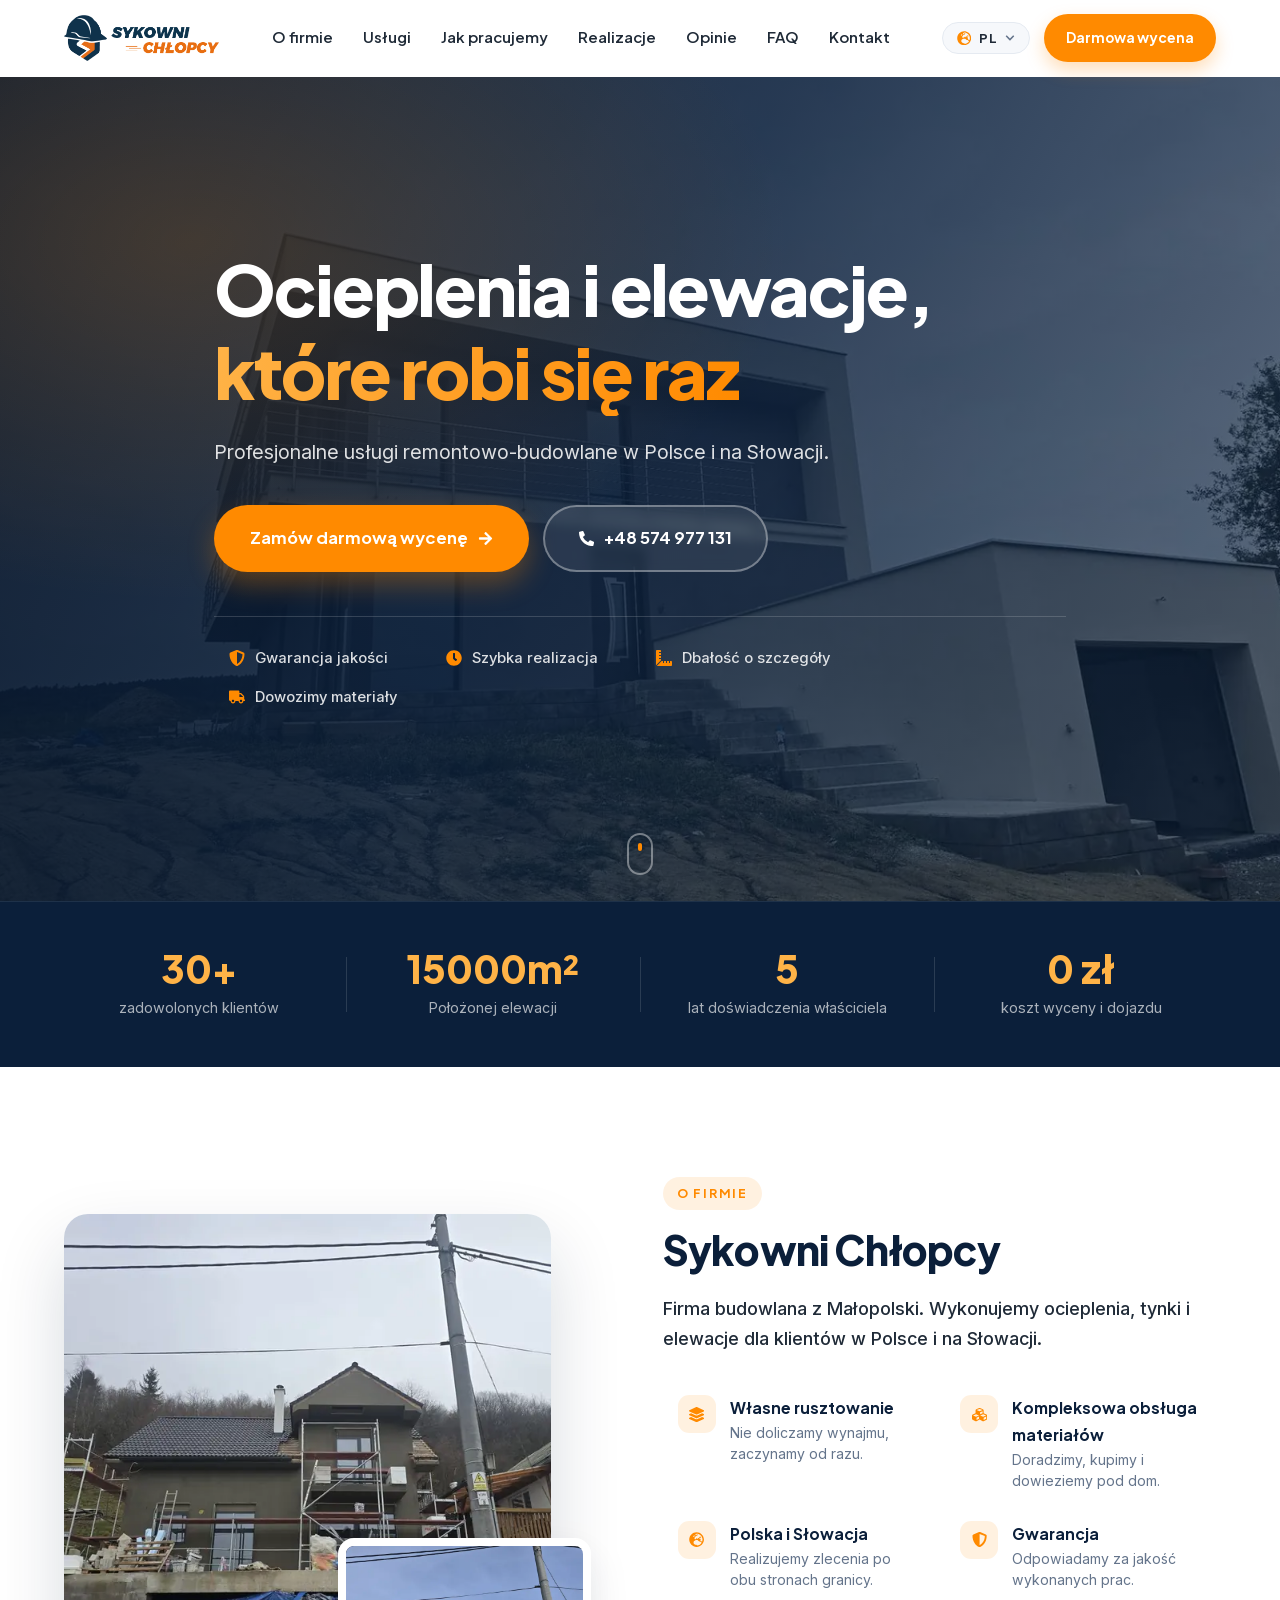
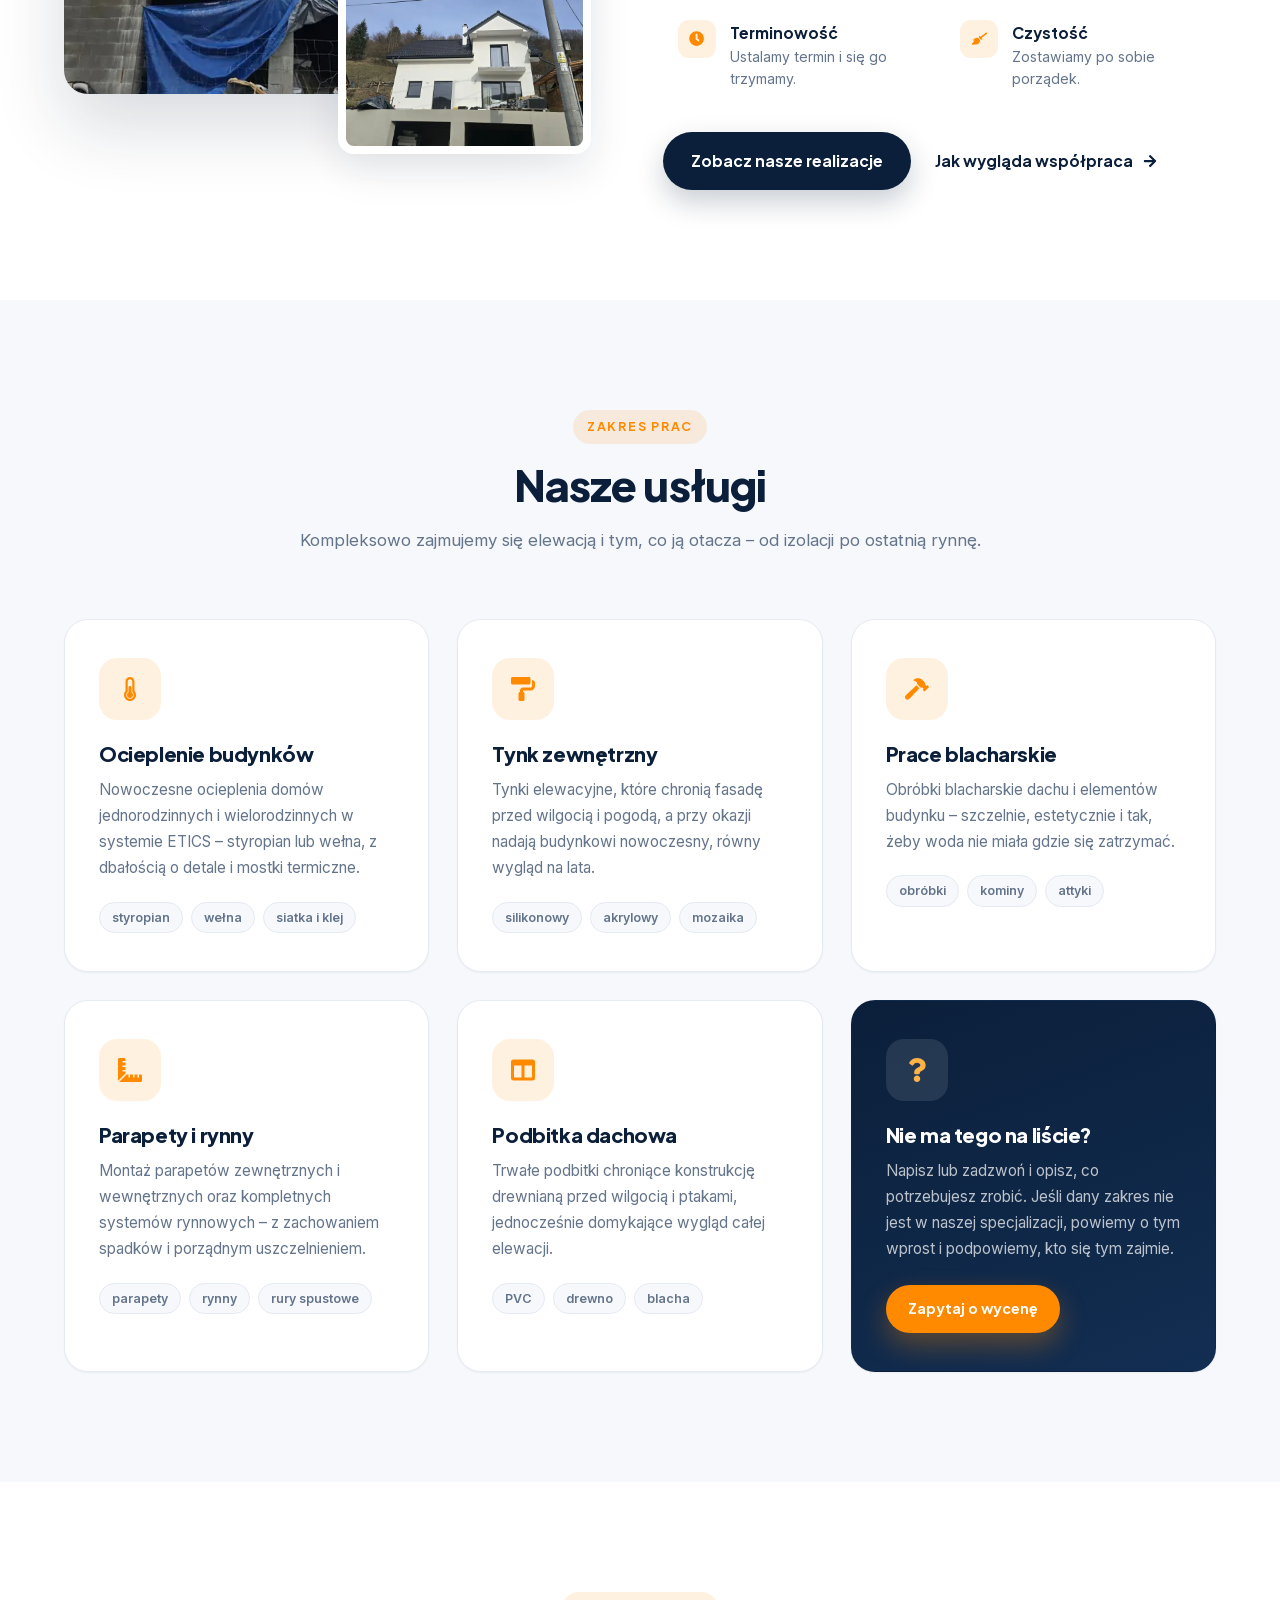
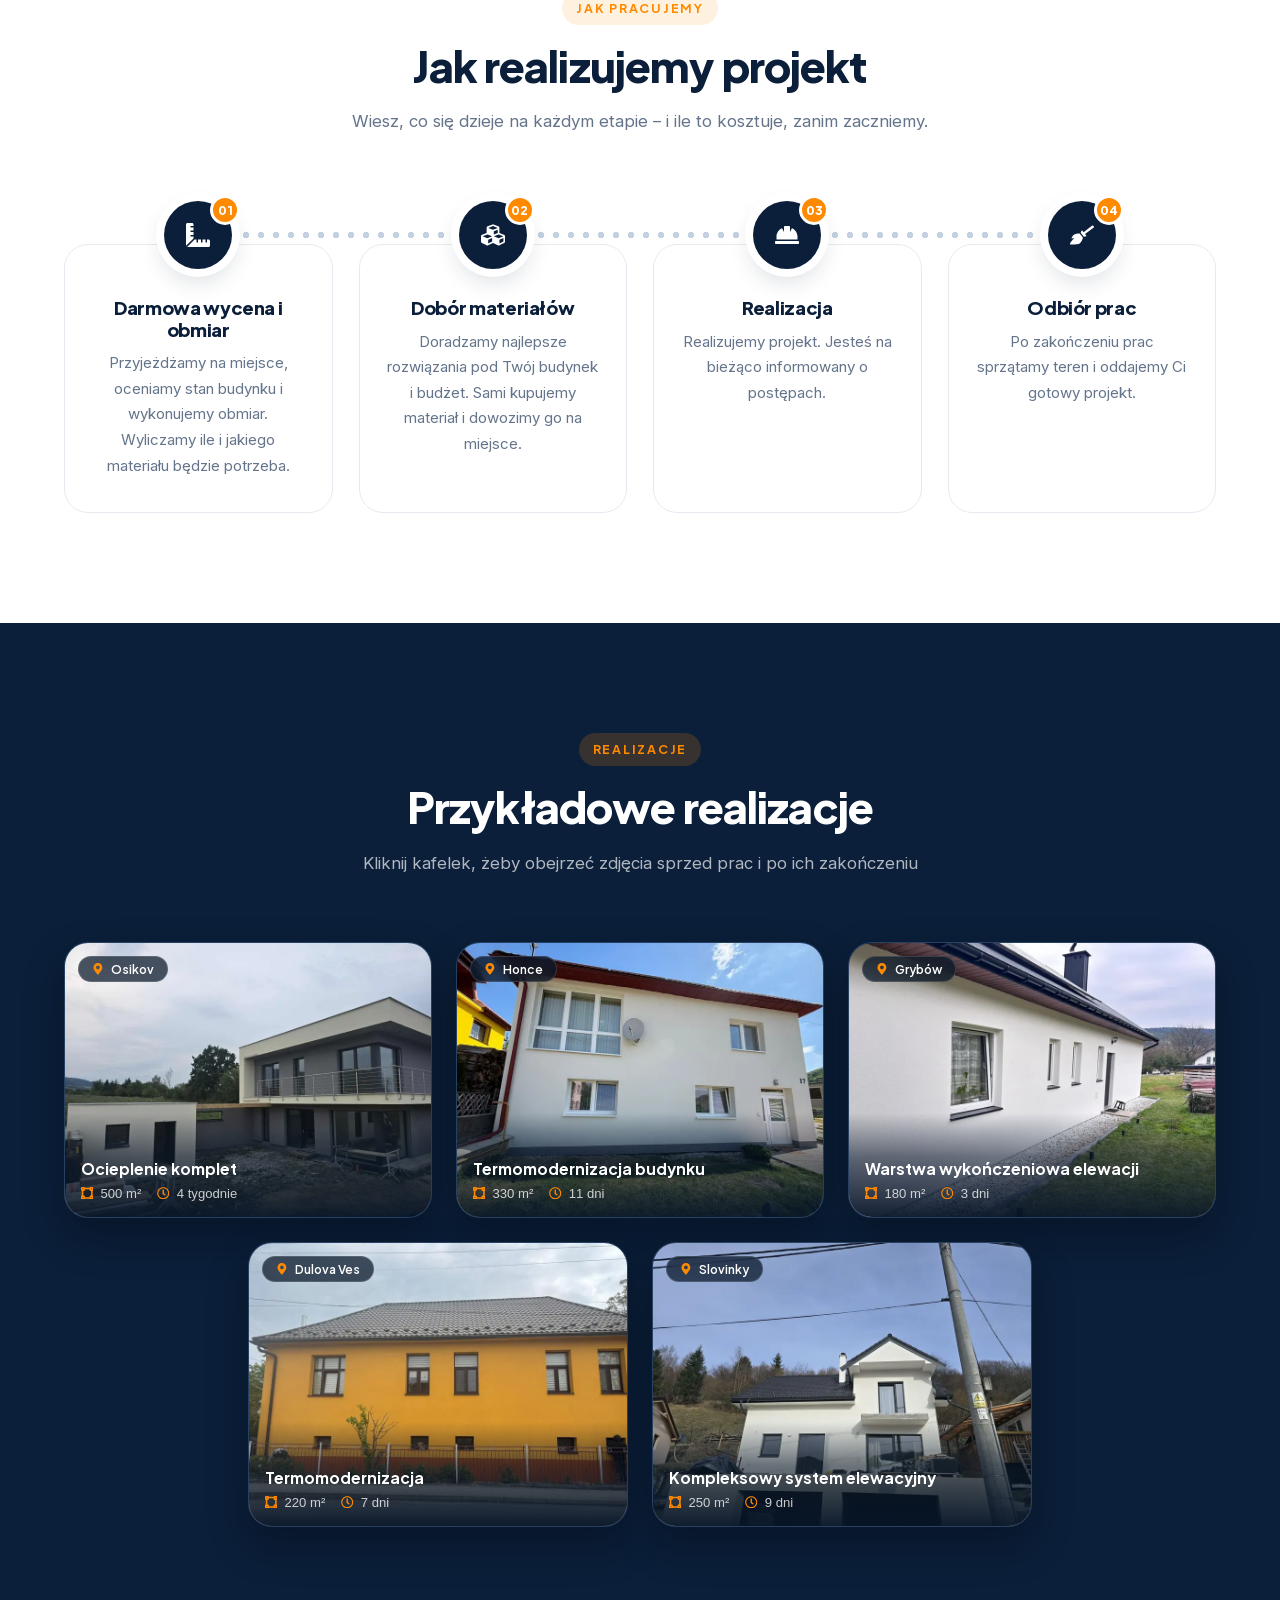
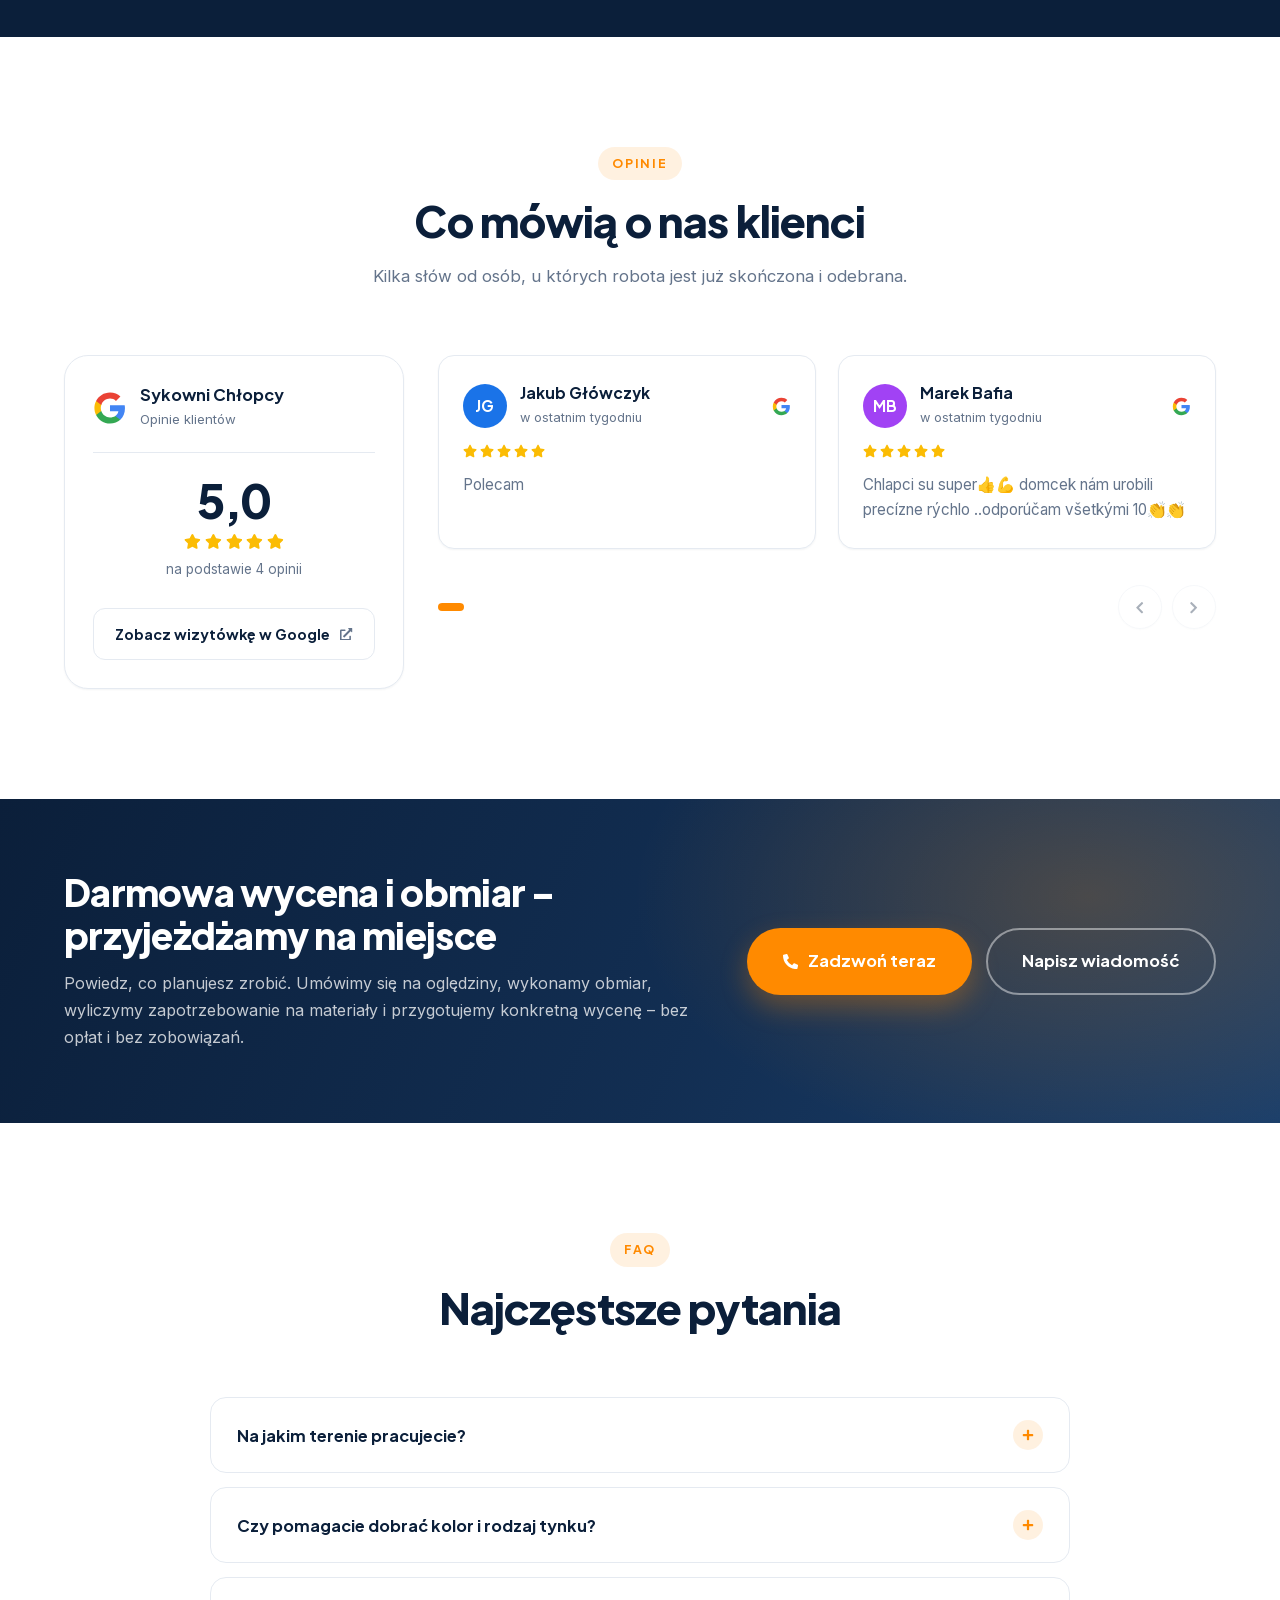
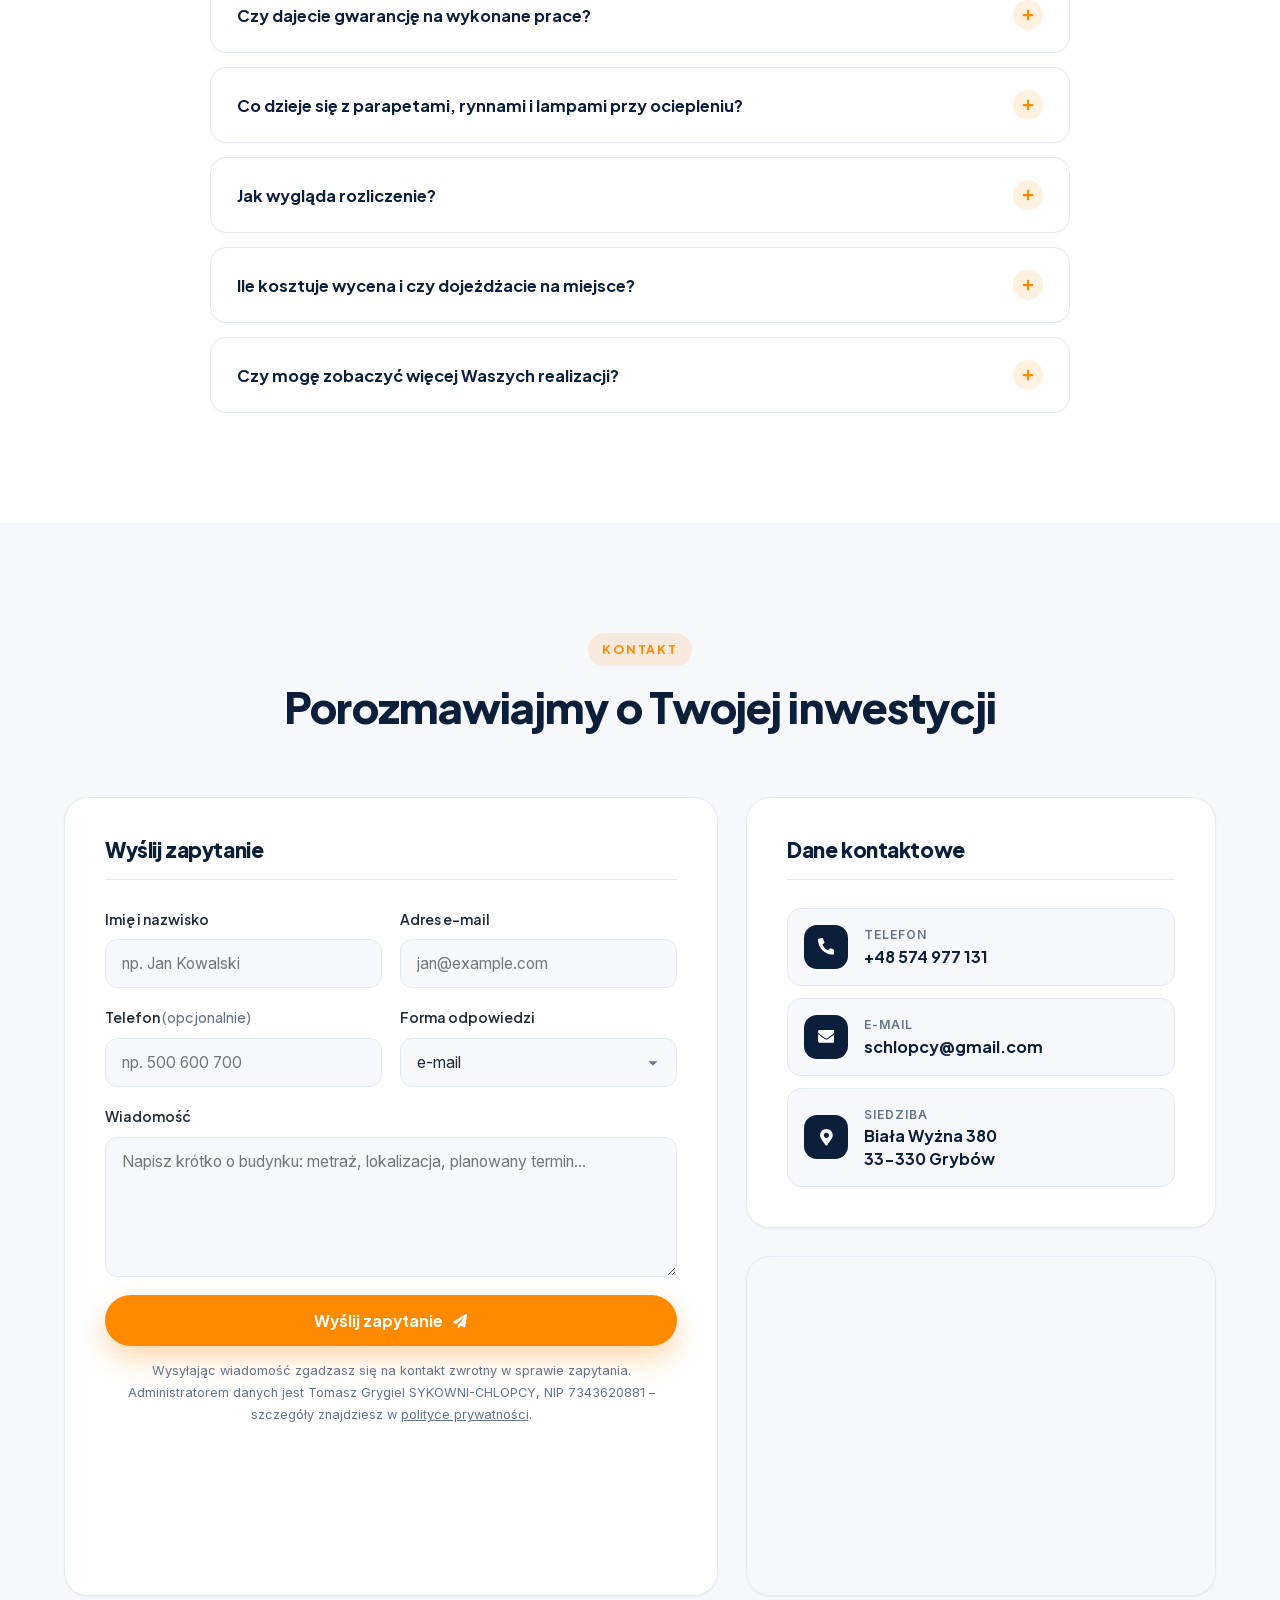
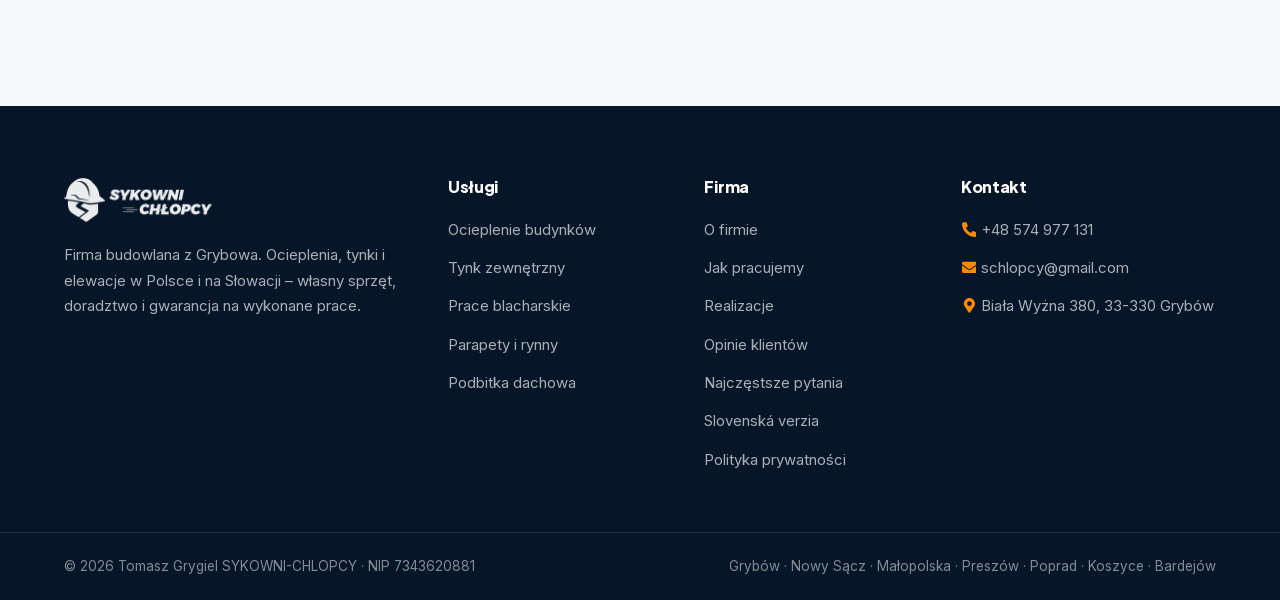
==== index.html @ 930349d3 "update" ====
<!DOCTYPE html>
<html lang="pl">
<head>
  <meta charset="UTF-8" />
  <meta name="viewport" content="width=device-width, initial-scale=1.0" />
  <title>Ocieplenia i elewacje – Grybów, Małopolska i Słowacja | Sykowni Chłopcy</title>
  <meta name="description" content="Ocieplenia budynków, tynki zewnętrzne, podbitki, prace blacharskie, parapety i rynny. Własne rusztowanie, kompleksowa obsługa materiałów, gwarancja i darmowa wycena z dojazdem. Grybów, Małopolska i Słowacja." />
  <meta name="robots" content="index, follow, max-image-preview:large, max-snippet:-1" />
  <meta name="author" content="Tomasz Grygiel SYKOWNI-CHLOPCY" />
  <meta name="theme-color" content="#0B1F3A" />
  <meta name="format-detection" content="telephone=no" />

  <link rel="icon" href="favicon.ico" sizes="48x48" />
  <link rel="apple-touch-icon" href="apple-touch-icon.png" />
  <link rel="manifest" href="site.webmanifest" />
  <link rel="canonical" href="https://sykowni-chlopcy.pl/" />
  <link rel="alternate" hreflang="pl" href="https://sykowni-chlopcy.pl/" />
  <link rel="alternate" hreflang="sk" href="https://sykowni-chlopcy.sk/" />
  <link rel="alternate" hreflang="x-default" href="https://sykowni-chlopcy.pl/" />

  <meta property="og:type" content="website" />
  <meta property="og:locale" content="pl_PL" />
  <meta property="og:locale:alternate" content="sk_SK" />
  <meta property="og:site_name" content="Sykowni Chłopcy" />
  <meta property="og:title" content="Ocieplenia i elewacje, które robi się raz | Sykowni Chłopcy" />
  <meta property="og:description" content="Ocieplenia, tynki i elewacje w Polsce i na Słowacji. Własne rusztowanie, materiały pod dom, gwarancja i darmowa wycena z dojazdem na miejsce." />
  <meta property="og:image" content="https://sykowni-chlopcy.pl/og-image.jpg" />
  <meta property="og:image:width" content="1200" />
  <meta property="og:image:height" content="630" />
  <meta property="og:image:alt" content="Sykowni Chłopcy – dom po ociepleniu i wykonaniu elewacji" />
  <meta property="og:url" content="https://sykowni-chlopcy.pl/" />
  <meta name="twitter:card" content="summary_large_image" />
  <meta name="twitter:title" content="Ocieplenia i elewacje, które robi się raz | Sykowni Chłopcy" />
  <meta name="twitter:description" content="Ocieplenia, tynki i elewacje w Polsce i na Słowacji. Darmowa wycena z dojazdem na miejsce." />
  <meta name="twitter:image" content="https://sykowni-chlopcy.pl/og-image.jpg" />

  <!-- kroje pisma stoją na naszym serwerze, więc warto po nie sięgnąć od razu -->
  <link rel="preload" href="fonts/jakarta-var.woff2" as="font" type="font/woff2" crossorigin />
  <link rel="preload" href="fonts/inter-var.woff2" as="font" type="font/woff2" crossorigin />
  <!-- tło hero jest największym elementem pierwszego ekranu (LCP);
       telefon dostaje lżejszy wariant, bo i tak przykrywa go ciemna nakładka -->
  <link rel="preload" href="modern_5-800.webp" as="image" type="image/webp" media="(max-width: 700px)" fetchpriority="high" />
  <link rel="preload" href="modern_5.webp" as="image" type="image/webp" media="(min-width: 701px)" fetchpriority="high" />

  <!-- klasa .js włącza animacje wjazdu; bez skryptów treść zostaje widoczna -->
  <script>document.documentElement.classList.add('js');</script>
  <link rel="stylesheet" href="style.css?v=54" />
  <script src="script.js?v=54" defer></script>

  <script type="application/ld+json">
  {
    "@context": "https://schema.org",
    "@graph": [
      {
        "@type": "HomeAndConstructionBusiness",
        "@id": "https://sykowni-chlopcy.pl/#firma",
        "name": "Sykowni Chłopcy",
        "legalName": "Tomasz Grygiel SYKOWNI-CHLOPCY",
        "vatID": "PL7343620881",
        "taxID": "7343620881",
        "description": "Ocieplenia budynków, tynki zewnętrzne, podbitki dachowe, prace blacharskie, parapety i rynny. Usługi budowlane na terenie Polski i Słowacji.",
        "url": "https://sykowni-chlopcy.pl/",
        "telephone": "+48574977131",
        "email": "schlopcy@gmail.com",
        "foundingDate": "2024",
        "priceRange": "$$",
        "currenciesAccepted": "PLN, EUR",
        "paymentAccepted": "Gotówka, przelew",
        "knowsLanguage": ["pl", "sk"],
        "image": "https://sykowni-chlopcy.pl/og-image.jpg",
        "logo": {
          "@type": "ImageObject",
          "url": "https://sykowni-chlopcy.pl/icon-512.png",
          "width": 512,
          "height": 512
        },
        "hasMap": "https://maps.app.goo.gl/REYcrivsohncNmFw8",
        "address": {
          "@type": "PostalAddress",
          "streetAddress": "Biała Wyżna 380",
          "addressLocality": "Grybów",
          "addressRegion": "małopolskie",
          "postalCode": "33-330",
          "addressCountry": "PL"
        },
        "areaServed": [
          { "@type": "AdministrativeArea", "name": "Małopolska" },
          { "@type": "City", "name": "Grybów" },
          { "@type": "City", "name": "Nowy Sącz" },
          { "@type": "City", "name": "Prešov" },
          { "@type": "City", "name": "Poprad" },
          { "@type": "City", "name": "Košice" },
          { "@type": "City", "name": "Bardejov" }
        ],
        "hasOfferCatalog": {
          "@type": "OfferCatalog",
          "name": "Usługi budowlane",
          "itemListElement": [
            { "@type": "Offer", "itemOffered": { "@type": "Service", "name": "Ocieplenie budynków", "description": "Ocieplenia domów jednorodzinnych i wielorodzinnych w systemie ETICS – styropian lub wełna." } },
            { "@type": "Offer", "itemOffered": { "@type": "Service", "name": "Tynk zewnętrzny", "description": "Tynki elewacyjne silikonowe, akrylowe i mozaikowe." } },
            { "@type": "Offer", "itemOffered": { "@type": "Service", "name": "Prace blacharskie", "description": "Obróbki blacharskie dachu, kominów i attyk." } },
            { "@type": "Offer", "itemOffered": { "@type": "Service", "name": "Parapety i rynny", "description": "Montaż parapetów zewnętrznych i wewnętrznych oraz systemów rynnowych." } },
            { "@type": "Offer", "itemOffered": { "@type": "Service", "name": "Podbitka dachowa", "description": "Podbitki z PVC, drewna i blachy chroniące konstrukcję dachu." } }
          ]
        }
      },
      {
        "@type": "WebSite",
        "@id": "https://sykowni-chlopcy.pl/#strona",
        "url": "https://sykowni-chlopcy.pl/",
        "name": "Sykowni Chłopcy",
        "inLanguage": "pl-PL",
        "publisher": { "@id": "https://sykowni-chlopcy.pl/#firma" }
      },
      {
        "@type": "FAQPage",
        "@id": "https://sykowni-chlopcy.pl/#faq",
        "mainEntity": [
          {
            "@type": "Question",
            "name": "Na jakim terenie pracujecie?",
            "acceptedAnswer": { "@type": "Answer", "text": "Po polskiej stronie działamy w całej Małopolsce, przede wszystkim w okolicach Grybowa i Nowego Sącza. Na Słowacji realizujemy zlecenia w rejonie Preszowa, Popradu, Koszyc i Bardejowa. Dalsze wyjazdy również wchodzą w grę – wystarczy zapytać." }
          },
          {
            "@type": "Question",
            "name": "Czy pomagacie dobrać kolor i rodzaj tynku?",
            "acceptedAnswer": { "@type": "Answer", "text": "Tak. Podpowiadamy, jaka faktura i kolorystyka sprawdzi się przy danym budynku oraz które rozwiązania są trwalsze w naszym klimacie. Decyzja zawsze należy do klienta." }
          },
          {
            "@type": "Question",
            "name": "Czy dajecie gwarancję na wykonane prace?",
            "acceptedAnswer": { "@type": "Answer", "text": "Tak. Na wykonane przez nas prace udzielamy gwarancji – szczegóły i zakres ustalamy indywidualnie przy ustaleniach dotyczących zlecenia." }
          },
          {
            "@type": "Question",
            "name": "Co dzieje się z parapetami, rynnami i lampami przy ociepleniu?",
            "acceptedAnswer": { "@type": "Answer", "text": "Demontujemy je przed rozpoczęciem prac i montujemy ponownie po ociepleniu, z uwzględnieniem nowej grubości ściany. Jeśli coś kwalifikuje się do wymiany, mówimy o tym na etapie wyceny, a nie w trakcie robót." }
          },
          {
            "@type": "Question",
            "name": "Jak wygląda rozliczenie?",
            "acceptedAnswer": { "@type": "Answer", "text": "Zakres, cenę i harmonogram płatności ustalamy przed wejściem na budowę i omawiamy przy przedstawianiu wyceny. Koszty nie dopowiadają się w trakcie robót." }
          },
          {
            "@type": "Question",
            "name": "Ile kosztuje wycena i czy dojeżdżacie na miejsce?",
            "acceptedAnswer": { "@type": "Answer", "text": "Wycena wraz z dojazdem i obmiarem na miejscu jest bezpłatna i nie zobowiązuje do zlecenia prac." }
          },
          {
            "@type": "Question",
            "name": "Czy mogę zobaczyć więcej Waszych realizacji?",
            "acceptedAnswer": { "@type": "Answer", "text": "Część zdjęć przed i po znajduje się w galerii realizacji na stronie. Więcej zdjęć podobnych budynków podsyłamy na życzenie po kontakcie telefonicznym." }
          }
        ]
      }
    ]
  }
  </script>
</head>
<body id="top">

<!-- Zestaw ikon: Font Awesome Free 5.15.4 (CC BY 4.0), wycięte tylko te,
     których strona faktycznie używa. Wklejone w HTML, żeby ikony były
     widoczne od pierwszej klatki i bez zapytania do zewnętrznego serwera. -->
<svg xmlns="http://www.w3.org/2000/svg" class="icon-sprite" aria-hidden="true" focusable="false">
  <symbol id="i-images" viewBox="0 0 576 512"><path d="M480 416v16c0 26.51-21.49 48-48 48H48c-26.51 0-48-21.49-48-48V176c0-26.51 21.49-48 48-48h16v208c0 44.112 35.888 80 80 80h336zm96-80V80c0-26.51-21.49-48-48-48H144c-26.51 0-48 21.49-48 48v256c0 26.51 21.49 48 48 48h384c26.51 0 48-21.49 48-48zM256 128c0 26.51-21.49 48-48 48s-48-21.49-48-48 21.49-48 48-48 48 21.49 48 48zm-96 144l55.515-55.515c4.686-4.686 12.284-4.686 16.971 0L272 256l135.515-135.515c4.686-4.686 12.284-4.686 16.971 0L512 208v112H160v-48z"/></symbol>
  <symbol id="i-search-plus" viewBox="0 0 512 512"><path d="M304 192v32c0 6.6-5.4 12-12 12h-56v56c0 6.6-5.4 12-12 12h-32c-6.6 0-12-5.4-12-12v-56h-56c-6.6 0-12-5.4-12-12v-32c0-6.6 5.4-12 12-12h56v-56c0-6.6 5.4-12 12-12h32c6.6 0 12 5.4 12 12v56h56c6.6 0 12 5.4 12 12zm201 284.7L476.7 505c-9.4 9.4-24.6 9.4-33.9 0L343 405.3c-4.5-4.5-7-10.6-7-17V372c-35.3 27.6-79.7 44-128 44C93.1 416 0 322.9 0 208S93.1 0 208 0s208 93.1 208 208c0 48.3-16.4 92.7-44 128h16.3c6.4 0 12.5 2.5 17 7l99.7 99.7c9.3 9.4 9.3 24.6 0 34zM344 208c0-75.2-60.8-136-136-136S72 132.8 72 208s60.8 136 136 136 136-60.8 136-136z"/></symbol>
  <symbol id="i-star" viewBox="0 0 576 512"><path d="M259.3 17.8L194 150.2 47.9 171.5c-26.2 3.8-36.7 36.1-17.7 54.6l105.7 103-25 145.5c-4.5 26.3 23.2 46 46.4 33.7L288 439.6l130.7 68.7c23.2 12.2 50.9-7.4 46.4-33.7l-25-145.5 105.7-103c19-18.5 8.5-50.8-17.7-54.6L382 150.2 316.7 17.8c-11.7-23.6-45.6-23.9-57.4 0z"/></symbol>
  <symbol id="i-plus" viewBox="0 0 448 512"><path d="M416 208H272V64c0-17.67-14.33-32-32-32h-32c-17.67 0-32 14.33-32 32v144H32c-17.67 0-32 14.33-32 32v32c0 17.67 14.33 32 32 32h144v144c0 17.67 14.33 32 32 32h32c17.67 0 32-14.33 32-32V304h144c17.67 0 32-14.33 32-32v-32c0-17.67-14.33-32-32-32z"/></symbol>
  <symbol id="i-phone-alt" viewBox="0 0 512 512"><path d="M497.39 361.8l-112-48a24 24 0 0 0-28 6.9l-49.6 60.6A370.66 370.66 0 0 1 130.6 204.11l60.6-49.6a23.94 23.94 0 0 0 6.9-28l-48-112A24.16 24.16 0 0 0 122.6.61l-104 24A24 24 0 0 0 0 48c0 256.5 207.9 464 464 464a24 24 0 0 0 23.4-18.6l24-104a24.29 24.29 0 0 0-14.01-27.6z"/></symbol>
  <symbol id="i-map-marker-alt" viewBox="0 0 384 512"><path d="M172.268 501.67C26.97 291.031 0 269.413 0 192 0 85.961 85.961 0 192 0s192 85.961 192 192c0 77.413-26.97 99.031-172.268 309.67-9.535 13.774-29.93 13.773-39.464 0zM192 272c44.183 0 80-35.817 80-80s-35.817-80-80-80-80 35.817-80 80 35.817 80 80 80z"/></symbol>
  <symbol id="i-envelope" viewBox="0 0 512 512"><path d="M502.3 190.8c3.9-3.1 9.7-.2 9.7 4.7V400c0 26.5-21.5 48-48 48H48c-26.5 0-48-21.5-48-48V195.6c0-5 5.7-7.8 9.7-4.7 22.4 17.4 52.1 39.5 154.1 113.6 21.1 15.4 56.7 47.8 92.2 47.6 35.7.3 72-32.8 92.3-47.6 102-74.1 131.6-96.3 154-113.7zM256 320c23.2.4 56.6-29.2 73.4-41.4 132.7-96.3 142.8-104.7 173.4-128.7 5.8-4.5 9.2-11.5 9.2-18.9v-19c0-26.5-21.5-48-48-48H48C21.5 64 0 85.5 0 112v19c0 7.4 3.4 14.3 9.2 18.9 30.6 23.9 40.7 32.4 173.4 128.7 16.8 12.2 50.2 41.8 73.4 41.4z"/></symbol>
  <symbol id="i-arrow-right" viewBox="0 0 448 512"><path d="M190.5 66.9l22.2-22.2c9.4-9.4 24.6-9.4 33.9 0L441 239c9.4 9.4 9.4 24.6 0 33.9L246.6 467.3c-9.4 9.4-24.6 9.4-33.9 0l-22.2-22.2c-9.5-9.5-9.3-25 .4-34.3L311.4 296H24c-13.3 0-24-10.7-24-24v-32c0-13.3 10.7-24 24-24h287.4L190.9 101.2c-9.8-9.3-10-24.8-.4-34.3z"/></symbol>
  <symbol id="i-vector-square" viewBox="0 0 512 512"><path d="M512 128V32c0-17.67-14.33-32-32-32h-96c-17.67 0-32 14.33-32 32H160c0-17.67-14.33-32-32-32H32C14.33 0 0 14.33 0 32v96c0 17.67 14.33 32 32 32v192c-17.67 0-32 14.33-32 32v96c0 17.67 14.33 32 32 32h96c17.67 0 32-14.33 32-32h192c0 17.67 14.33 32 32 32h96c17.67 0 32-14.33 32-32v-96c0-17.67-14.33-32-32-32V160c17.67 0 32-14.33 32-32zm-96-64h32v32h-32V64zM64 64h32v32H64V64zm32 384H64v-32h32v32zm352 0h-32v-32h32v32zm-32-96h-32c-17.67 0-32 14.33-32 32v32H160v-32c0-17.67-14.33-32-32-32H96V160h32c17.67 0 32-14.33 32-32V96h192v32c0 17.67 14.33 32 32 32h32v192z"/></symbol>
  <symbol id="i-shield-alt" viewBox="0 0 512 512"><path d="M466.5 83.7l-192-80a48.15 48.15 0 0 0-36.9 0l-192 80C27.7 91.1 16 108.6 16 128c0 198.5 114.5 335.7 221.5 380.3 11.8 4.9 25.1 4.9 36.9 0C360.1 472.6 496 349.3 496 128c0-19.4-11.7-36.9-29.5-44.3zM256.1 446.3l-.1-381 175.9 73.3c-3.3 151.4-82.1 261.1-175.8 307.7z"/></symbol>
  <symbol id="i-ruler-combined" viewBox="0 0 512 512"><path d="M160 288h-56c-4.42 0-8-3.58-8-8v-16c0-4.42 3.58-8 8-8h56v-64h-56c-4.42 0-8-3.58-8-8v-16c0-4.42 3.58-8 8-8h56V96h-56c-4.42 0-8-3.58-8-8V72c0-4.42 3.58-8 8-8h56V32c0-17.67-14.33-32-32-32H32C14.33 0 0 14.33 0 32v448c0 2.77.91 5.24 1.57 7.8L160 329.38V288zm320 64h-32v56c0 4.42-3.58 8-8 8h-16c-4.42 0-8-3.58-8-8v-56h-64v56c0 4.42-3.58 8-8 8h-16c-4.42 0-8-3.58-8-8v-56h-64v56c0 4.42-3.58 8-8 8h-16c-4.42 0-8-3.58-8-8v-56h-41.37L24.2 510.43c2.56.66 5.04 1.57 7.8 1.57h448c17.67 0 32-14.33 32-32v-96c0-17.67-14.33-32-32-32z"/></symbol>
  <symbol id="i-globe-europe" viewBox="0 0 496 512"><path d="M248 8C111 8 0 119 0 256s111 248 248 248 248-111 248-248S385 8 248 8zm200 248c0 22.5-3.9 44.2-10.8 64.4h-20.3c-4.3 0-8.4-1.7-11.4-4.8l-32-32.6c-4.5-4.6-4.5-12.1.1-16.7l12.5-12.5v-8.7c0-3-1.2-5.9-3.3-8l-9.4-9.4c-2.1-2.1-5-3.3-8-3.3h-16c-6.2 0-11.3-5.1-11.3-11.3 0-3 1.2-5.9 3.3-8l9.4-9.4c2.1-2.1 5-3.3 8-3.3h32c6.2 0 11.3-5.1 11.3-11.3v-9.4c0-6.2-5.1-11.3-11.3-11.3h-36.7c-8.8 0-16 7.2-16 16v4.5c0 6.9-4.4 13-10.9 15.2l-31.6 10.5c-3.3 1.1-5.5 4.1-5.5 7.6v2.2c0 4.4-3.6 8-8 8h-16c-4.4 0-8-3.6-8-8s-3.6-8-8-8H247c-3 0-5.8 1.7-7.2 4.4l-9.4 18.7c-2.7 5.4-8.2 8.8-14.3 8.8H194c-8.8 0-16-7.2-16-16V199c0-4.2 1.7-8.3 4.7-11.3l20.1-20.1c4.6-4.6 7.2-10.9 7.2-17.5 0-3.4 2.2-6.5 5.5-7.6l40-13.3c1.7-.6 3.2-1.5 4.4-2.7l26.8-26.8c2.1-2.1 3.3-5 3.3-8 0-6.2-5.1-11.3-11.3-11.3H258l-16 16v8c0 4.4-3.6 8-8 8h-16c-4.4 0-8-3.6-8-8v-20c0-2.5 1.2-4.9 3.2-6.4l28.9-21.7c1.9-.1 3.8-.3 5.7-.3C358.3 56 448 145.7 448 256zM130.1 149.1c0-3 1.2-5.9 3.3-8l25.4-25.4c2.1-2.1 5-3.3 8-3.3 6.2 0 11.3 5.1 11.3 11.3v16c0 3-1.2 5.9-3.3 8l-9.4 9.4c-2.1 2.1-5 3.3-8 3.3h-16c-6.2 0-11.3-5.1-11.3-11.3zm128 306.4v-7.1c0-8.8-7.2-16-16-16h-20.2c-10.8 0-26.7-5.3-35.4-11.8l-22.2-16.7c-11.5-8.6-18.2-22.1-18.2-36.4v-23.9c0-16 8.4-30.8 22.1-39l42.9-25.7c7.1-4.2 15.2-6.5 23.4-6.5h31.2c10.9 0 21.4 3.9 29.6 10.9l43.2 37.1h18.3c8.5 0 16.6 3.4 22.6 9.4l17.3 17.3c3.4 3.4 8.1 5.3 12.9 5.3H423c-32.4 58.9-93.8 99.5-164.9 103.1z"/></symbol>
  <symbol id="i-cubes" viewBox="0 0 512 512"><path d="M488.6 250.2L392 214V105.5c0-15-9.3-28.4-23.4-33.7l-100-37.5c-8.1-3.1-17.1-3.1-25.3 0l-100 37.5c-14.1 5.3-23.4 18.7-23.4 33.7V214l-96.6 36.2C9.3 255.5 0 268.9 0 283.9V394c0 13.6 7.7 26.1 19.9 32.2l100 50c10.1 5.1 22.1 5.1 32.2 0l103.9-52 103.9 52c10.1 5.1 22.1 5.1 32.2 0l100-50c12.2-6.1 19.9-18.6 19.9-32.2V283.9c0-15-9.3-28.4-23.4-33.7zM358 214.8l-85 31.9v-68.2l85-37v73.3zM154 104.1l102-38.2 102 38.2v.6l-102 41.4-102-41.4v-.6zm84 291.1l-85 42.5v-79.1l85-38.8v75.4zm0-112l-102 41.4-102-41.4v-.6l102-38.2 102 38.2v.6zm240 112l-85 42.5v-79.1l85-38.8v75.4zm0-112l-102 41.4-102-41.4v-.6l102-38.2 102 38.2v.6z"/></symbol>
  <symbol id="i-clock" viewBox="0 0 512 512"><path d="M256,8C119,8,8,119,8,256S119,504,256,504,504,393,504,256,393,8,256,8Zm92.49,313h0l-20,25a16,16,0,0,1-22.49,2.5h0l-67-49.72a40,40,0,0,1-15-31.23V112a16,16,0,0,1,16-16h32a16,16,0,0,1,16,16V256l58,42.5A16,16,0,0,1,348.49,321Z"/></symbol>
  <symbol id="i-chevron-right" viewBox="0 0 320 512"><path d="M285.476 272.971L91.132 467.314c-9.373 9.373-24.569 9.373-33.941 0l-22.667-22.667c-9.357-9.357-9.375-24.522-.04-33.901L188.505 256 34.484 101.255c-9.335-9.379-9.317-24.544.04-33.901l22.667-22.667c9.373-9.373 24.569-9.373 33.941 0L285.475 239.03c9.373 9.372 9.373 24.568.001 33.941z"/></symbol>
  <symbol id="i-chevron-left" viewBox="0 0 320 512"><path d="M34.52 239.03L228.87 44.69c9.37-9.37 24.57-9.37 33.94 0l22.67 22.67c9.36 9.36 9.37 24.52.04 33.9L131.49 256l154.02 154.75c9.34 9.38 9.32 24.54-.04 33.9l-22.67 22.67c-9.37 9.37-24.57 9.37-33.94 0L34.52 272.97c-9.37-9.37-9.37-24.57 0-33.94z"/></symbol>
  <symbol id="i-broom" viewBox="0 0 640 512"><path d="M256.47 216.77l86.73 109.18s-16.6 102.36-76.57 150.12C206.66 523.85 0 510.19 0 510.19s3.8-23.14 11-55.43l94.62-112.17c3.97-4.7-.87-11.62-6.65-9.5l-60.4 22.09c14.44-41.66 32.72-80.04 54.6-97.47 59.97-47.76 163.3-40.94 163.3-40.94zM636.53 31.03l-19.86-25c-5.49-6.9-15.52-8.05-22.41-2.56l-232.48 177.8-34.14-42.97c-5.09-6.41-15.14-5.21-18.59 2.21l-25.33 54.55 86.73 109.18 58.8-12.45c8-1.69 11.42-11.2 6.34-17.6l-34.09-42.92 232.48-177.8c6.89-5.48 8.04-15.53 2.55-22.44z"/></symbol>
  <symbol id="i-truck" viewBox="0 0 640 512"><path d="M624 352h-16V243.9c0-12.7-5.1-24.9-14.1-33.9L494 110.1c-9-9-21.2-14.1-33.9-14.1H416V48c0-26.5-21.5-48-48-48H48C21.5 0 0 21.5 0 48v320c0 26.5 21.5 48 48 48h16c0 53 43 96 96 96s96-43 96-96h128c0 53 43 96 96 96s96-43 96-96h48c8.8 0 16-7.2 16-16v-32c0-8.8-7.2-16-16-16zM160 464c-26.5 0-48-21.5-48-48s21.5-48 48-48 48 21.5 48 48-21.5 48-48 48zm320 0c-26.5 0-48-21.5-48-48s21.5-48 48-48 48 21.5 48 48-21.5 48-48 48zm80-208H416V144h44.1l99.9 99.9V256z"/></symbol>
  <symbol id="i-tools" viewBox="0 0 512 512"><path d="M501.1 395.7L384 278.6c-23.1-23.1-57.6-27.6-85.4-13.9L192 158.1V96L64 0 0 64l96 128h62.1l106.6 106.6c-13.6 27.8-9.2 62.3 13.9 85.4l117.1 117.1c14.6 14.6 38.2 14.6 52.7 0l52.7-52.7c14.5-14.6 14.5-38.2 0-52.7zM331.7 225c28.3 0 54.9 11 74.9 31l19.4 19.4c15.8-6.9 30.8-16.5 43.8-29.5 37.1-37.1 49.7-89.3 37.9-136.7-2.2-9-13.5-12.1-20.1-5.5l-74.4 74.4-67.9-11.3L334 98.9l74.4-74.4c6.6-6.6 3.4-17.9-5.7-20.2-47.4-11.7-99.6.9-136.6 37.9-28.5 28.5-41.9 66.1-41.2 103.6l82.1 82.1c8.1-1.9 16.5-2.9 24.7-2.9zm-103.9 82l-56.7-56.7L18.7 402.8c-25 25-25 65.5 0 90.5s65.5 25 90.5 0l123.6-123.6c-7.6-19.9-9.9-41.6-5-62.7zM64 472c-13.2 0-24-10.8-24-24 0-13.3 10.7-24 24-24s24 10.7 24 24c0 13.2-10.7 24-24 24z"/></symbol>
  <symbol id="i-times" viewBox="0 0 352 512"><path d="M242.72 256l100.07-100.07c12.28-12.28 12.28-32.19 0-44.48l-22.24-22.24c-12.28-12.28-32.19-12.28-44.48 0L176 189.28 75.93 89.21c-12.28-12.28-32.19-12.28-44.48 0L9.21 111.45c-12.28 12.28-12.28 32.19 0 44.48L109.28 256 9.21 356.07c-12.28 12.28-12.28 32.19 0 44.48l22.24 22.24c12.28 12.28 32.2 12.28 44.48 0L176 322.72l100.07 100.07c12.28 12.28 32.2 12.28 44.48 0l22.24-22.24c12.28-12.28 12.28-32.19 0-44.48L242.72 256z"/></symbol>
  <symbol id="i-thermometer-half" viewBox="0 0 256 512"><path d="M192 384c0 35.346-28.654 64-64 64s-64-28.654-64-64c0-23.685 12.876-44.349 32-55.417V224c0-17.673 14.327-32 32-32s32 14.327 32 32v104.583c19.124 11.068 32 31.732 32 55.417zm32-84.653c19.912 22.563 32 52.194 32 84.653 0 70.696-57.303 128-128 128-.299 0-.609-.001-.909-.003C56.789 511.509-.357 453.636.002 383.333.166 351.135 12.225 321.755 32 299.347V96c0-53.019 42.981-96 96-96s96 42.981 96 96v203.347zM208 384c0-34.339-19.37-52.19-32-66.502V96c0-26.467-21.533-48-48-48S80 69.533 80 96v221.498c-12.732 14.428-31.825 32.1-31.999 66.08-.224 43.876 35.563 80.116 79.423 80.42L128 464c44.112 0 80-35.888 80-80z"/></symbol>
  <symbol id="i-question" viewBox="0 0 384 512"><path d="M202.021 0C122.202 0 70.503 32.703 29.914 91.026c-7.363 10.58-5.093 25.086 5.178 32.874l43.138 32.709c10.373 7.865 25.132 6.026 33.253-4.148 25.049-31.381 43.63-49.449 82.757-49.449 30.764 0 68.816 19.799 68.816 49.631 0 22.552-18.617 34.134-48.993 51.164-35.423 19.86-82.299 44.576-82.299 106.405V320c0 13.255 10.745 24 24 24h72.471c13.255 0 24-10.745 24-24v-5.773c0-42.86 125.268-44.645 125.268-160.627C377.504 66.256 286.902 0 202.021 0zM192 373.459c-38.196 0-69.271 31.075-69.271 69.271 0 38.195 31.075 69.27 69.271 69.27s69.271-31.075 69.271-69.271-31.075-69.27-69.271-69.27z"/></symbol>
  <symbol id="i-paper-plane" viewBox="0 0 512 512"><path d="M476 3.2L12.5 270.6c-18.1 10.4-15.8 35.6 2.2 43.2L121 358.4l287.3-253.2c5.5-4.9 13.3 2.6 8.6 8.3L176 407v80.5c0 23.6 28.5 32.9 42.5 15.8L282 426l124.6 52.2c14.2 6 30.4-2.9 33-18.2l72-432C515 7.8 493.3-6.8 476 3.2z"/></symbol>
  <symbol id="i-paint-roller" viewBox="0 0 512 512"><path d="M416 128V32c0-17.67-14.33-32-32-32H32C14.33 0 0 14.33 0 32v96c0 17.67 14.33 32 32 32h352c17.67 0 32-14.33 32-32zm32-64v128c0 17.67-14.33 32-32 32H256c-35.35 0-64 28.65-64 64v32c-17.67 0-32 14.33-32 32v128c0 17.67 14.33 32 32 32h64c17.67 0 32-14.33 32-32V352c0-17.67-14.33-32-32-32v-32h160c53.02 0 96-42.98 96-96v-64c0-35.35-28.65-64-64-64z"/></symbol>
  <symbol id="i-layer-group" viewBox="0 0 512 512"><path d="M12.41 148.02l232.94 105.67c6.8 3.09 14.49 3.09 21.29 0l232.94-105.67c16.55-7.51 16.55-32.52 0-40.03L266.65 2.31a25.607 25.607 0 0 0-21.29 0L12.41 107.98c-16.55 7.51-16.55 32.53 0 40.04zm487.18 88.28l-58.09-26.33-161.64 73.27c-7.56 3.43-15.59 5.17-23.86 5.17s-16.29-1.74-23.86-5.17L70.51 209.97l-58.1 26.33c-16.55 7.5-16.55 32.5 0 40l232.94 105.59c6.8 3.08 14.49 3.08 21.29 0L499.59 276.3c16.55-7.5 16.55-32.5 0-40zm0 127.8l-57.87-26.23-161.86 73.37c-7.56 3.43-15.59 5.17-23.86 5.17s-16.29-1.74-23.86-5.17L70.29 337.87 12.41 364.1c-16.55 7.5-16.55 32.5 0 40l232.94 105.59c6.8 3.08 14.49 3.08 21.29 0L499.59 404.1c16.55-7.5 16.55-32.5 0-40z"/></symbol>
  <symbol id="i-hard-hat" viewBox="0 0 512 512"><path d="M480 288c0-80.25-49.28-148.92-119.19-177.62L320 192V80a16 16 0 0 0-16-16h-96a16 16 0 0 0-16 16v112l-40.81-81.62C81.28 139.08 32 207.75 32 288v64h448zm16 96H16a16 16 0 0 0-16 16v32a16 16 0 0 0 16 16h480a16 16 0 0 0 16-16v-32a16 16 0 0 0-16-16z"/></symbol>
  <symbol id="i-hammer" viewBox="0 0 576 512"><path d="M571.31 193.94l-22.63-22.63c-6.25-6.25-16.38-6.25-22.63 0l-11.31 11.31-28.9-28.9c5.63-21.31.36-44.9-16.35-61.61l-45.25-45.25c-62.48-62.48-163.79-62.48-226.28 0l90.51 45.25v18.75c0 16.97 6.74 33.25 18.75 45.25l49.14 49.14c16.71 16.71 40.3 21.98 61.61 16.35l28.9 28.9-11.31 11.31c-6.25 6.25-6.25 16.38 0 22.63l22.63 22.63c6.25 6.25 16.38 6.25 22.63 0l90.51-90.51c6.23-6.24 6.23-16.37-.02-22.62zm-286.72-15.2c-3.7-3.7-6.84-7.79-9.85-11.95L19.64 404.96c-25.57 23.88-26.26 64.19-1.53 88.93s65.05 24.05 88.93-1.53l238.13-255.07c-3.96-2.91-7.9-5.87-11.44-9.41l-49.14-49.14z"/></symbol>
  <symbol id="i-external-link-alt" viewBox="0 0 512 512"><path d="M432,320H400a16,16,0,0,0-16,16V448H64V128H208a16,16,0,0,0,16-16V80a16,16,0,0,0-16-16H48A48,48,0,0,0,0,112V464a48,48,0,0,0,48,48H400a48,48,0,0,0,48-48V336A16,16,0,0,0,432,320ZM488,0h-128c-21.37,0-32.05,25.91-17,41l35.73,35.73L135,320.37a24,24,0,0,0,0,34L157.67,377a24,24,0,0,0,34,0L435.28,133.32,471,169c15,15,41,4.5,41-17V24A24,24,0,0,0,488,0Z"/></symbol>
  <symbol id="i-columns" viewBox="0 0 512 512"><path d="M464 32H48C21.49 32 0 53.49 0 80v352c0 26.51 21.49 48 48 48h416c26.51 0 48-21.49 48-48V80c0-26.51-21.49-48-48-48zM224 416H64V160h160v256zm224 0H288V160h160v256z"/></symbol>
  <symbol id="i-chevron-up" viewBox="0 0 448 512"><path d="M240.971 130.524l194.343 194.343c9.373 9.373 9.373 24.569 0 33.941l-22.667 22.667c-9.357 9.357-24.522 9.375-33.901.04L224 227.495 69.255 381.516c-9.379 9.335-24.544 9.317-33.901-.04l-22.667-22.667c-9.373-9.373-9.373-24.569 0-33.941L207.03 130.525c9.372-9.373 24.568-9.373 33.941-.001z"/></symbol>
  <symbol id="i-chevron-down" viewBox="0 0 448 512"><path d="M207.029 381.476L12.686 187.132c-9.373-9.373-9.373-24.569 0-33.941l22.667-22.667c9.357-9.357 24.522-9.375 33.901-.04L224 284.505l154.745-154.021c9.379-9.335 24.544-9.317 33.901.04l22.667 22.667c9.373 9.373 9.373 24.569 0 33.941L240.971 381.476c-9.373 9.372-24.569 9.372-33.942 0z"/></symbol>
  <symbol id="i-check" viewBox="0 0 512 512"><path d="M173.898 439.404l-166.4-166.4c-9.997-9.997-9.997-26.206 0-36.204l36.203-36.204c9.997-9.998 26.207-9.998 36.204 0L192 312.69 432.095 72.596c9.997-9.997 26.207-9.997 36.204 0l36.203 36.204c9.997 9.997 9.997 26.206 0 36.204l-294.4 294.401c-9.998 9.997-26.207 9.997-36.204-.001z"/></symbol>
  <symbol id="i-clock-o" viewBox="0 0 512 512"><path d="M256 8C119 8 8 119 8 256s111 248 248 248 248-111 248-248S393 8 256 8zm0 448c-110.5 0-200-89.5-200-200S145.5 56 256 56s200 89.5 200 200-89.5 200-200 200zm61.8-104.4l-84.9-61.7c-3.1-2.3-4.9-5.9-4.9-9.7V116c0-6.6 5.4-12 12-12h32c6.6 0 12 5.4 12 12v141.7l66.8 48.6c5.4 3.9 6.5 11.4 2.6 16.8L334.6 349c-3.9 5.3-11.4 6.5-16.8 2.6z"/></symbol>
  <symbol id="i-star-o" viewBox="0 0 576 512"><path d="M528.1 171.5L382 150.2 316.7 17.8c-11.7-23.6-45.6-23.9-57.4 0L194 150.2 47.9 171.5c-26.2 3.8-36.7 36.1-17.7 54.6l105.7 103-25 145.5c-4.5 26.3 23.2 46 46.4 33.7L288 439.6l130.7 68.7c23.2 12.2 50.9-7.4 46.4-33.7l-25-145.5 105.7-103c19-18.5 8.5-50.8-17.7-54.6zM388.6 312.3l23.7 138.4L288 385.4l-124.3 65.3 23.7-138.4-100.6-98 139-20.2 62.2-126 62.2 126 139 20.2-100.6 98z"/></symbol>
</svg>

<a class="skip-link" href="#main">Przejdź do treści</a>

<nav class="navbar" id="navbar">
  <div class="wrap nav-container">
    <a href="#top" class="nav-logo" aria-label="Sykowni Chłopcy – strona główna">
      <img src="banner_new.png" alt="Sykowni Chłopcy" class="hero-logo" width="607" height="180" />
    </a>

    <ul class="nav-center nav-links" id="nav-links">
      <li><a href="#about">O firmie</a></li>
      <li><a href="#services">Usługi</a></li>
      <li><a href="#process">Jak pracujemy</a></li>
      <li><a href="#gallery">Realizacje</a></li>
      <li class="js-reviews-link" hidden><a href="#reviews">Opinie</a></li>
      <li><a href="#faq">FAQ</a></li>
      <li><a href="#contact-section">Kontakt</a></li>
      <li class="nav-cta-mobile"><a href="tel:+48574977131">+48 574 977 131</a></li>
    </ul>

    <div class="nav-right">
      <div class="lang-select">
        <button type="button" class="lang-toggle" id="lang-toggle" aria-expanded="false" aria-haspopup="true" aria-controls="lang-menu">
          <i class="ico" aria-hidden="true"><svg><use href="#i-globe-europe"></use></svg></i>
          <span class="lang-current">PL</span>
          <i class="ico lang-caret" aria-hidden="true"><svg><use href="#i-chevron-down"></use></svg></i>
        </button>
        <ul class="lang-menu" id="lang-menu" hidden>
          <li>
            <a href="https://sykowni-chlopcy.pl/" hreflang="pl" class="is-active" aria-current="true">
              <span class="lang-code">PL</span>
              <span class="lang-name">Polska wersja<small>sykowni-chlopcy.pl</small></span>
              <i class="ico" aria-hidden="true"><svg><use href="#i-check"></use></svg></i>
            </a>
          </li>
          <li>
            <a href="https://sykowni-chlopcy.sk/" hreflang="sk">
              <span class="lang-code">SK</span>
              <span class="lang-name">Slovenská verzia<small>sykowni-chlopcy.sk</small></span>
              <i class="ico" aria-hidden="true"><svg><use href="#i-external-link-alt"></use></svg></i>
            </a>
          </li>
        </ul>
      </div>

      <a href="#contact-section" class="btn btn-accent btn-sm nav-cta">Darmowa wycena</a>

      <button class="hamburger" id="hamburger" aria-label="Otwórz menu" aria-expanded="false" aria-controls="nav-links">
        <span></span><span></span><span></span>
      </button>
    </div>
  </div>
</nav>

<main id="main">

<header id="hero">
  <div class="hero-bg"></div>
  <div class="hero-overlay"></div>
  <div class="wrap hero-content">
    <h1 data-reveal>Ocieplenia i elewacje,<br /><span class="grad">które robi się raz</span></h1>
    <p class="hero-subtitle" data-reveal data-reveal-delay="100">
      Profesjonalne usługi remontowo-budowlane w Polsce i na Słowacji.
    </p>
    <div class="hero-actions" data-reveal data-reveal-delay="180">
      <a href="#contact-section" class="btn btn-accent btn-lg">Zamów darmową wycenę <i class="ico ico-arrow" aria-hidden="true"><svg><use href="#i-arrow-right"></use></svg></i></a>
      <a href="tel:+48574977131" class="btn btn-ghost btn-lg"><i class="ico" aria-hidden="true"><svg><use href="#i-phone-alt"></use></svg></i> +48 574 977 131</a>
    </div>
    <ul class="hero-chips" data-reveal data-reveal-delay="260">
      <li><i class="ico" aria-hidden="true"><svg><use href="#i-shield-alt"></use></svg></i> Gwarancja jakości</li>
      <li><i class="ico" aria-hidden="true"><svg><use href="#i-clock"></use></svg></i> Szybka realizacja</li>
      <li><i class="ico" aria-hidden="true"><svg><use href="#i-ruler-combined"></use></svg></i> Dbałość o szczegóły</li>
      <li><i class="ico" aria-hidden="true"><svg><use href="#i-truck"></use></svg></i> Dowozimy materiały</li>
    </ul>
  </div>
  <a href="#stats" class="hero-scroll" aria-label="Przewiń w dół"><span></span></a>
</header>

<section id="stats" class="stats-band" aria-label="Firma w liczbach">
  <div class="wrap stats-grid">
  <div class="stat" data-reveal data-reveal-delay="80">
      <span class="stat-num" data-count="30" data-suffix="+">30+</span>
      <span class="stat-label">zadowolonych klientów</span>
    </div>
    <div class="stat" data-reveal data-reveal-delay="160">
      <span class="stat-num" data-count="15000" data-suffix="m²">100%</span>
      <span class="stat-label">Położonej elewacji</span>
    </div>
	<div class="stat" data-reveal>
      <span class="stat-num" data-count="5" data-suffix="">5</span>
      <span class="stat-label">lat doświadczenia właściciela</span>
    </div>
	<div class="stat" data-reveal data-reveal-delay="240">
      <span class="stat-num" data-count="0" data-suffix=" zł">0 zł</span>
      <span class="stat-label">koszt wyceny i dojazdu</span>
    </div>
  </div>
</section>

<section id="about" aria-labelledby="about-title">
  <div class="wrap section-container">
    <div class="about-grid">
      <div class="about-media" data-reveal="right">
        <div class="about-img-main">
          <img src="galery_13-800.webp" srcset="galery_13-800.webp 800w, galery_13.webp 1400w"
               sizes="(max-width: 992px) 90vw, 490px"
               alt="Ekipa Sykowni Chłopcy podczas prac elewacyjnych przy domu jednorodzinnym"
               loading="lazy" decoding="async" width="1400" height="1050" />
        </div>
        <div class="about-img-sub">
          <img src="galery_14-800.webp" srcset="galery_14-800.webp 800w, galery_14.webp 1400w"
               sizes="(max-width: 992px) 45vw, 240px"
               alt="Gotowa biała elewacja domu jednorodzinnego po ociepleniu"
               loading="lazy" decoding="async" width="1400" height="1050" />
        </div>
      </div>

      <div class="about-text" data-reveal="left">
        <span class="section-tag">O firmie</span>
        <h2 id="about-title">Sykowni Chłopcy</h2>
        <p class="lead">
          Firma budowlana z Małopolski. Wykonujemy ocieplenia,
          tynki i elewacje dla klientów w Polsce i na Słowacji.
        </p>
        

        <ul class="about-list">
          <li><i class="ico" aria-hidden="true"><svg><use href="#i-layer-group"></use></svg></i><div><strong>Własne rusztowanie</strong><span>Nie doliczamy wynajmu, zaczynamy od razu.</span></div></li>
          <li><i class="ico" aria-hidden="true"><svg><use href="#i-cubes"></use></svg></i><div><strong>Kompleksowa obsługa materiałów</strong><span>Doradzimy, kupimy i dowieziemy pod dom.</span></div></li>
          <li><i class="ico" aria-hidden="true"><svg><use href="#i-globe-europe"></use></svg></i><div><strong>Polska i Słowacja</strong><span>Realizujemy zlecenia po obu stronach granicy.</span></div></li>
          <li><i class="ico" aria-hidden="true"><svg><use href="#i-shield-alt"></use></svg></i><div><strong>Gwarancja</strong><span>Odpowiadamy za jakość wykonanych prac.</span></div></li>
          <li><i class="ico" aria-hidden="true"><svg><use href="#i-clock"></use></svg></i><div><strong>Terminowość</strong><span>Ustalamy termin i się go trzymamy.</span></div></li>
          <li><i class="ico" aria-hidden="true"><svg><use href="#i-broom"></use></svg></i><div><strong>Czystość</strong><span>Zostawiamy po sobie porządek.</span></div></li>
        </ul>

        <div class="about-actions">
          <a href="#gallery" class="btn btn-primary">Zobacz nasze realizacje</a>
          <a href="#process" class="btn btn-link">Jak wygląda współpraca <i class="ico ico-arrow" aria-hidden="true"><svg><use href="#i-arrow-right"></use></svg></i></a>
        </div>
      </div>
    </div>
  </div>
</section>

<section id="services" class="bg-light" aria-labelledby="services-title">
  <div class="wrap section-container">
    <header class="section-head" data-reveal>
      <span class="section-tag">Zakres prac</span>
      <h2 id="services-title">Nasze usługi</h2>
      <p class="section-sub">Kompleksowo zajmujemy się elewacją i tym, co ją otacza – od izolacji po ostatnią rynnę.</p>
    </header>

    <div class="services-grid">
      <article class="service-item" data-reveal>
        <div class="service-icon"><i class="ico" aria-hidden="true"><svg><use href="#i-thermometer-half"></use></svg></i></div>
        <h3>Ocieplenie budynków</h3>
        <p>Nowoczesne ocieplenia domów jednorodzinnych i wielorodzinnych w systemie ETICS – styropian lub wełna, z dbałością o detale i mostki termiczne.</p>
        <ul class="service-tags"><li>styropian</li><li>wełna</li><li>siatka i klej</li></ul>
      </article>

      <article class="service-item" data-reveal data-reveal-delay="80">
        <div class="service-icon"><i class="ico" aria-hidden="true"><svg><use href="#i-paint-roller"></use></svg></i></div>
        <h3>Tynk zewnętrzny</h3>
        <p>Tynki elewacyjne, które chronią fasadę przed wilgocią i pogodą, a przy okazji nadają budynkowi nowoczesny, równy wygląd na lata.</p>
        <ul class="service-tags"><li>silikonowy</li><li>akrylowy</li><li>mozaika</li></ul>
      </article>

      <article class="service-item" data-reveal data-reveal-delay="160">
        <div class="service-icon"><i class="ico" aria-hidden="true"><svg><use href="#i-hammer"></use></svg></i></div>
        <h3>Prace blacharskie</h3>
        <p>Obróbki blacharskie dachu i elementów budynku – szczelnie, estetycznie i tak, żeby woda nie miała gdzie się zatrzymać.</p>
        <ul class="service-tags"><li>obróbki</li><li>kominy</li><li>attyki</li></ul>
      </article>

      <article class="service-item" data-reveal data-reveal-delay="240">
        <div class="service-icon"><i class="ico" aria-hidden="true"><svg><use href="#i-ruler-combined"></use></svg></i></div>
        <h3>Parapety i rynny</h3>
        <p>Montaż parapetów zewnętrznych i wewnętrznych oraz kompletnych systemów rynnowych – z zachowaniem spadków i porządnym uszczelnieniem.</p>
        <ul class="service-tags"><li>parapety</li><li>rynny</li><li>rury spustowe</li></ul>
      </article>

      <article class="service-item" data-reveal data-reveal-delay="320">
        <div class="service-icon"><i class="ico" aria-hidden="true"><svg><use href="#i-columns"></use></svg></i></div>
        <h3>Podbitka dachowa</h3>
        <p>Trwałe podbitki chroniące konstrukcję drewnianą przed wilgocią i ptakami, jednocześnie domykające wygląd całej elewacji.</p>
        <ul class="service-tags"><li>PVC</li><li>drewno</li><li>blacha</li></ul>
      </article>

      <article class="service-item service-cta" data-reveal data-reveal-delay="400">
        <div class="service-icon"><i class="ico" aria-hidden="true"><svg><use href="#i-question"></use></svg></i></div>
        <h3>Nie ma tego na liście?</h3>
        <p>Napisz lub zadzwoń i opisz, co potrzebujesz zrobić. Jeśli dany zakres nie jest w naszej specjalizacji, powiemy o tym wprost i podpowiemy, kto się tym zajmie.</p>
        <a href="#contact-section" class="btn btn-accent btn-sm">Zapytaj o wycenę</a>
      </article>
    </div>
  </div>
</section>

<section id="process" aria-labelledby="process-title">
  <div class="wrap section-container">
    <header class="section-head" data-reveal>
      <span class="section-tag">Jak pracujemy</span>
      <h2 id="process-title">Jak realizujemy projekt</h2>
      <p class="section-sub">Wiesz, co się dzieje na każdym etapie – i ile to kosztuje, zanim zaczniemy.</p>
    </header>

    <ol class="process-grid">
      <li class="process-step" data-reveal>
        <div class="process-node">
          <div class="process-icon"><i class="ico" aria-hidden="true"><svg><use href="#i-ruler-combined"></use></svg></i></div>
          <span class="process-num">01</span>
        </div>
        <h3>Darmowa wycena i obmiar</h3>
        <p>Przyjeżdżamy na miejsce, oceniamy stan budynku i wykonujemy obmiar. Wyliczamy ile i jakiego materiału będzie potrzeba.</p>
      </li>
      <li class="process-step" data-reveal data-reveal-delay="100">
        <div class="process-node">
          <div class="process-icon"><i class="ico" aria-hidden="true"><svg><use href="#i-cubes"></use></svg></i></div>
          <span class="process-num">02</span>
        </div>
        <h3>Dobór materiałów</h3>
        <p>Doradzamy najlepsze rozwiązania pod Twój budynek i budżet. Sami kupujemy materiał i dowozimy go na miejsce.</p>
      </li>
      <li class="process-step" data-reveal data-reveal-delay="200">
        <div class="process-node">
          <div class="process-icon"><i class="ico" aria-hidden="true"><svg><use href="#i-hard-hat"></use></svg></i></div>
          <span class="process-num">03</span>
        </div>
        <h3>Realizacja</h3>
        <p>Realizujemy projekt. Jesteś na bieżąco informowany o postępach.</p>
      </li>
      <li class="process-step" data-reveal data-reveal-delay="300">
        <div class="process-node">
          <div class="process-icon"><i class="ico" aria-hidden="true"><svg><use href="#i-broom"></use></svg></i></div>
          <span class="process-num">04</span>
        </div>
        <h3>Odbiór prac</h3>
        <p>Po zakończeniu prac sprzątamy teren i oddajemy Ci gotowy projekt.</p>
      </li>
    </ol>
  </div>
</section>

<section id="gallery" class="bg-dark" aria-labelledby="gallery-title">
  <div class="wrap section-container">
    <header class="section-head section-head-light section-head-wide" data-reveal>
      <span class="section-tag">Realizacje</span>
      <h2 id="gallery-title">Przykładowe realizacje</h2>
      <p class="section-sub">Kliknij kafelek, żeby obejrzeć zdjęcia sprzed prac i po ich zakończeniu</p>
    </header>

    <div class="gallery-grid">
      <article class="gallery-card" data-reveal
               data-place="Osikov" data-scope="Ocieplenie komplet"
               data-area="500 m²" data-time="4 tygodnie">
        <button type="button" class="gc-open" aria-label="Osikov, ocieplenie komplet – otwórz 3 porównania przed i po">
          <span class="gc-media">
            <img class="gc-after" src="background-800.webp" srcset="background-800.webp 800w, background.webp 1400w"
                 sizes="(max-width: 660px) 92vw, (max-width: 1000px) 46vw, 370px"
                 alt="Osikov – budynek po ociepleniu styropianem i wykonaniu tynku strukturalnego"
                 loading="lazy" decoding="async" width="1400" height="1050" />
            <img class="gc-before" data-src="modern_6.webp" alt="" aria-hidden="true" decoding="async" width="1400" height="1050" />
            <span class="gc-tags">
              <span class="gc-place"><i class="ico" aria-hidden="true"><svg><use href="#i-map-marker-alt"></use></svg></i>Osikov</span>
            </span>
            <span class="gc-body">
              <span class="gc-title">Ocieplenie komplet</span>
              <span class="gc-meta">
                <span><i class="ico" aria-hidden="true"><svg><use href="#i-vector-square"></use></svg></i>500 m²</span>
                <span><i class="ico" aria-hidden="true"><svg><use href="#i-clock-o"></use></svg></i>4 tygodnie</span>
              </span>
            </span>
          </span>
        </button>

        <template class="gc-pairs">
          <p>Budynek został ocieplony styropianem 20 cm, zazbrojony siatką, a na to położyliśmy tynk strukturalny.</p>
          <figure data-before="modern_6.webp" data-after="background.webp">
            <ul>
              <li data-side="after" data-x="17" data-y="75">Montaż parapetów</li>
            </ul>
          </figure>
          <figure data-before="modern_7.webp" data-after="modern_5.webp">
		    <ul>
              <li data-side="before" data-x="65" data-y="40">Zabezpieczenie barierek i okien przed rozpoczęciem prac</li>
            </ul>
		  </figure>
          <figure data-before="modern_8.webp" data-after="modern_2.webp">
		    <ul>
              <li data-side="after" data-x="40" data-y="70">Montaż parapetów</li>
            </ul>
		  </figure>
		  
        </template>
      </article>

      <article class="gallery-card" data-reveal data-reveal-delay="60"
               data-place="Honce" data-scope="Termomodernizacja budynku"
               data-area="330 m²" data-time="11 dni">
        <button type="button" class="gc-open" aria-label="Honce, termomodernizacja budynku – otwórz 2 porównania przed i po">
          <span class="gc-media">
            <img class="gc-after" src="galery_12-800.webp" srcset="galery_12-800.webp 800w, galery_12.webp 1400w"
                 sizes="(max-width: 660px) 92vw, (max-width: 1000px) 46vw, 370px"
                 alt="Honce – budynek ocieplony wełną szklaną z tynkiem silikonowym i cokołem z mozaiki"
                 loading="lazy" decoding="async" width="1400" height="1050" />
            <img class="gc-before" data-src="galery_3.webp" alt="" aria-hidden="true" decoding="async" width="1400" height="1050" />
            <span class="gc-tags">
              <span class="gc-place"><i class="ico" aria-hidden="true"><svg><use href="#i-map-marker-alt"></use></svg></i>Honce</span>
            </span>
            <span class="gc-body">
              <span class="gc-title">Termomodernizacja budynku</span>
              <span class="gc-meta">
                <span><i class="ico" aria-hidden="true"><svg><use href="#i-vector-square"></use></svg></i>330 m²</span>
                <span><i class="ico" aria-hidden="true"><svg><use href="#i-clock-o"></use></svg></i>11 dni</span>
              </span>
            </span>
          </span>
        </button>

        <template class="gc-pairs">
          <p>Została zastosowana izolacja wełną szklaną o grubości 10 cm. Naniesiony został tynk silikonowy z cokołem z mozaiki.</p>
          <figure data-before="galery_3.webp" data-after="galery_12.webp"></figure>
            <ul>
              <li data-side="before" data-x="37" data-y="90">Zabezpieczenie podłoża przed uszkodzeniami</li>
            </ul>
          </figure>
          <figure data-before="galery_11.webp" data-after="galery_1.webp">
        </template>
      </article>

      <article class="gallery-card" data-reveal data-reveal-delay="120"
               data-place="Grybów" data-scope="Warstwa wykończeniowa elewacji"
               data-area="180 m²" data-time="3 dni">
        <button type="button" class="gc-open" aria-label="Grybów, warstwa wykończeniowa elewacji – otwórz 2 porównania przed i po">
          <span class="gc-media">
            <img class="gc-after" src="galery_16-800.webp" srcset="galery_16-800.webp 800w, galery_16.webp 1400w"
                 sizes="(max-width: 660px) 92vw, (max-width: 1000px) 46vw, 370px"
                 alt="Grybów – biały tynk na elewacji po poprawkach szpachlowania i gruntowaniu"
                 loading="lazy" decoding="async" width="1400" height="1050" />
            <img class="gc-before" data-src="galery_15.webp" alt="" aria-hidden="true" decoding="async" width="1400" height="1050" />
            <span class="gc-tags">
              <span class="gc-place"><i class="ico" aria-hidden="true"><svg><use href="#i-map-marker-alt"></use></svg></i>Grybów</span>
            </span>
            <span class="gc-body">
              <span class="gc-title">Warstwa wykończeniowa elewacji</span>
              <span class="gc-meta">
                <span><i class="ico" aria-hidden="true"><svg><use href="#i-vector-square"></use></svg></i>180 m²</span>
                <span><i class="ico" aria-hidden="true"><svg><use href="#i-clock-o"></use></svg></i>3 dni</span>
              </span>
            </span>
          </span>
        </button>

        <template class="gc-pairs">
          <p>Wykonaliśmy poprawki po wcześniejszych wykonawcach.</p>
          <figure data-before="galery_15.webp" data-after="galery_16.webp">
            <ul>
              <li data-side="before" data-x="27" data-y="57">Przygotowanie podłoża i szpachlowanie</li>
              <li data-side="after" data-x="17" data-y="63">Finalnie został położony biały tynk na zagruntowaną powierzchnię</li>
            </ul>
          </figure>
          <figure data-before="galery_17.webp" data-after="galery_18.webp">
            <ul>
              <li data-side="before" data-x="27" data-y="57">Przygotowanie podłoża i szpachlowanie</li>
              <li data-side="after" data-x="17" data-y="63">Finalnie został położony biały tynk na zagruntowaną powierzchnię</li>
            </ul>
          </figure>
        </template>
      </article>

      <article class="gallery-card" data-reveal
               data-place="Dulova Ves" data-scope="Termomodernizacja"
               data-area="220 m²" data-time="7 dni">
        <button type="button" class="gc-open" aria-label="Dulova Ves, termomodernizacja – otwórz porównanie przed i po">
          <span class="gc-media">
            <img class="gc-after" src="galery_2-800.webp" srcset="galery_2-800.webp 800w, galery_2.webp 1400w"
                 sizes="(max-width: 660px) 92vw, (max-width: 1000px) 46vw, 370px"
                 alt="Dulova Ves – dom po termomodernizacji z elewacją w intensywnym kolorze"
                 loading="lazy" decoding="async" width="1400" height="1050" />
            <img class="gc-before" data-src="galery_9.webp" alt="" aria-hidden="true" decoding="async" width="1400" height="1050" />
            <span class="gc-tags">
              <span class="gc-place"><i class="ico" aria-hidden="true"><svg><use href="#i-map-marker-alt"></use></svg></i>Dulova Ves</span>
            </span>
            <span class="gc-body">
              <span class="gc-title">Termomodernizacja</span>
              <span class="gc-meta">
                <span><i class="ico" aria-hidden="true"><svg><use href="#i-vector-square"></use></svg></i>220 m²</span>
                <span><i class="ico" aria-hidden="true"><svg><use href="#i-clock-o"></use></svg></i>7 dni</span>
              </span>
            </span>
          </span>
        </button>

        <template class="gc-pairs">
          <p>Zastosowanie różnych grubości styropianu w celu wyrównania ścian.</p>
          <figure data-before="galery_9.webp" data-after="galery_2.webp">
            <ul>
              <li data-side="before" data-x="62" data-y="45">Zagruntowana powierzchnia</li>
              <li data-side="after" data-x="69" data-y="48">Intensywny kolor premium</li>
            </ul>
          </figure>
        </template>
      </article>

      <article class="gallery-card" data-reveal data-reveal-delay="60"
               data-place="Slovinky" data-scope="Kompleksowy system elewacyjny"
               data-area="250 m²" data-time="9 dni">
        <button type="button" class="gc-open" aria-label="Slovinky, kompleksowy system elewacyjny – otwórz porównanie przed i po">
          <span class="gc-media">
            <img class="gc-after" src="galery_14-800.webp" srcset="galery_14-800.webp 800w, galery_14.webp 1400w"
                 sizes="(max-width: 660px) 92vw, (max-width: 1000px) 46vw, 370px"
                 alt="Slovinky – dom z gotową białą elewacją po połączeniu wełny i styropianu"
                 loading="lazy" decoding="async" width="1400" height="1050" />
            <img class="gc-before" data-src="galery_13.webp" alt="" aria-hidden="true" decoding="async" width="1400" height="1050" />
            <span class="gc-tags">
              <span class="gc-place"><i class="ico" aria-hidden="true"><svg><use href="#i-map-marker-alt"></use></svg></i>Slovinky</span>
            </span>
            <span class="gc-body">
              <span class="gc-title">Kompleksowy system elewacyjny</span>
              <span class="gc-meta">
                <span><i class="ico" aria-hidden="true"><svg><use href="#i-vector-square"></use></svg></i>250 m²</span>
                <span><i class="ico" aria-hidden="true"><svg><use href="#i-clock-o"></use></svg></i>9 dni</span>
              </span>
            </span>
          </span>
        </button>

        <template class="gc-pairs">
          <p>Zostało zastosowane połączenie izolacji wełną i styropianem.</p>
          <figure data-before="galery_13.webp" data-after="galery_14.webp">
            <ul>
              <li data-side="before" data-x="37" data-y="57">Z powodu chłodniejszych temperatur jesienią praca została przerwana na etapie siatki z klejem</li>
              <li data-side="after" data-x="37" data-y="63">Po rozpoczęciu sezonu wiosną projekt został dokończony</li>
            </ul>
          </figure>
        </template>
      </article>
    </div>

  </div>
</section>

<!-- =====================================================================
     OPINIE

     Sekcja jest ukryta i odsłania się dopiero wtedy, gdy w reviews.json
     znajdą się co najmniej trzy opinie z wizytówki Google. Plik uzupełnia
     raz na dobę GitHub Action (.github/workflows/reviews.yml), a karty,
     ocenę i licznik buduje script.js. Próg zmienia się w stałej
     MIN_REVIEWS w script.js.
     ===================================================================== -->
<section id="reviews" hidden aria-labelledby="reviews-title">
  <div class="wrap section-container">
    <header class="section-head" data-reveal>
      <span class="section-tag">Opinie</span>
      <h2 id="reviews-title">Co mówią o nas klienci</h2>
      <p class="section-sub">Kilka słów od osób, u których robota jest już skończona i odebrana.</p>
    </header>

    <div class="reviews-layout">
      <aside class="google-card" data-reveal>
        <div class="gc-top">
          <span class="gc-logo" aria-hidden="true">
            <svg viewBox="0 0 48 48" xmlns="http://www.w3.org/2000/svg">
              <path fill="#4285F4" d="M45.12 24.5c0-1.56-.14-3.06-.4-4.5H24v8.51h11.84c-.51 2.75-2.06 5.08-4.39 6.64v5.52h7.11c4.16-3.83 6.56-9.47 6.56-16.17z"/>
              <path fill="#34A853" d="M24 46c5.94 0 10.92-1.97 14.56-5.33l-7.11-5.52c-1.97 1.32-4.49 2.1-7.45 2.1-5.73 0-10.58-3.87-12.31-9.07H4.34v5.7C7.96 41.07 15.4 46 24 46z"/>
              <path fill="#FBBC05" d="M11.69 28.18C11.25 26.86 11 25.45 11 24s.25-2.86.69-4.18v-5.7H4.34C2.85 17.09 2 20.45 2 24s.85 6.91 2.34 9.88l7.35-5.7z"/>
              <path fill="#EA4335" d="M24 10.75c3.23 0 6.13 1.11 8.41 3.29l6.31-6.31C34.91 4.18 29.93 2 24 2 15.4 2 7.96 6.93 4.34 14.12l7.35 5.7c1.73-5.2 6.58-9.07 12.31-9.07z"/>
            </svg>
          </span>
          <div>
            <strong>Sykowni Chłopcy</strong>
            <span>Opinie klientów</span>
          </div>
        </div>

        <div class="gc-score">
          <span class="gc-num">5,0</span>
          <div class="rv-stars" role="img" aria-label="Średnia ocena 5 na 5">
            <i class="ico" aria-hidden="true"><svg><use href="#i-star"></use></svg></i><i class="ico" aria-hidden="true"><svg><use href="#i-star"></use></svg></i><i class="ico" aria-hidden="true"><svg><use href="#i-star"></use></svg></i><i class="ico" aria-hidden="true"><svg><use href="#i-star"></use></svg></i><i class="ico" aria-hidden="true"><svg><use href="#i-star"></use></svg></i>
          </div>
          <span class="gc-count">na podstawie 8 opinii</span>
        </div>

        <ul class="gc-bars">
          <li><span>5</span><span class="gc-bar"><i style="--w:100%"></i></span></li>
          <li><span>4</span><span class="gc-bar"><i style="--w:0%"></i></span></li>
          <li><span>3</span><span class="gc-bar"><i style="--w:0%"></i></span></li>
          <li><span>2</span><span class="gc-bar"><i style="--w:0%"></i></span></li>
          <li><span>1</span><span class="gc-bar"><i style="--w:0%"></i></span></li>
        </ul>

        <!-- link podmienia się automatycznie na ten z reviews.json, gdy workflow pobierze dane -->
        <a href="https://www.google.com/maps?cid=18325216394418417962" target="_blank" rel="noopener" class="gc-link">
          Zobacz wizytówkę w Google
          <i class="ico" aria-hidden="true"><svg><use href="#i-external-link-alt"></use></svg></i>
        </a>
      </aside>

      <div class="reviews-col" data-reveal data-reveal-delay="100">
        <div class="reviews-track" id="reviews-track" role="group" aria-label="Opinie klientów">
          <!-- karty wstawia skrypt na podstawie reviews.json -->
        </div>

        <div class="reviews-controls">
          <div class="reviews-dots" id="reviews-dots"></div>
          <div class="reviews-arrows">
            <button type="button" class="rv-arrow" id="reviews-prev" aria-label="Poprzednie opinie"><i class="ico" aria-hidden="true"><svg><use href="#i-chevron-left"></use></svg></i></button>
            <button type="button" class="rv-arrow" id="reviews-next" aria-label="Następne opinie"><i class="ico" aria-hidden="true"><svg><use href="#i-chevron-right"></use></svg></i></button>
          </div>
        </div>
      </div>
    </div>
  </div>
</section>

<section class="cta-band" aria-labelledby="cta-title">
  <div class="wrap cta-inner" data-reveal>
    <div class="cta-text">
      <h2 id="cta-title">Darmowa wycena i obmiar – przyjeżdżamy na miejsce</h2>
      <p>Powiedz, co planujesz zrobić. Umówimy się na oględziny, wykonamy obmiar, wyliczymy zapotrzebowanie na materiały i przygotujemy konkretną wycenę – bez opłat i bez zobowiązań.</p>
    </div>
    <div class="cta-actions">
      <a href="tel:+48574977131" class="btn btn-accent btn-lg"><i class="ico" aria-hidden="true"><svg><use href="#i-phone-alt"></use></svg></i> Zadzwoń teraz</a>
      <a href="#contact-section" class="btn btn-outline-light btn-lg">Napisz wiadomość</a>
    </div>
  </div>
</section>

<section id="faq" aria-labelledby="faq-title">
  <div class="wrap section-container">
    <header class="section-head" data-reveal>
      <span class="section-tag">FAQ</span>
      <h2 id="faq-title">Najczęstsze pytania</h2>
    </header>

    <div class="faq-list" data-reveal>
      <div class="faq-item">
        <h3 class="faq-h"><button class="faq-q" id="faq-q1" aria-expanded="false" aria-controls="faq-a1">Na jakim terenie pracujecie?<i class="ico" aria-hidden="true"><svg><use href="#i-plus"></use></svg></i></button></h3>
        <div class="faq-a" id="faq-a1" role="region" aria-labelledby="faq-q1"><p>Po polskiej stronie działamy w całej Małopolsce, przede wszystkim w okolicach Grybowa i Nowego Sącza. Na Słowacji realizujemy zlecenia w rejonie Preszowa, Popradu, Koszyc i Bardejowa. Dalsze wyjazdy również wchodzą w grę – wystarczy zapytać, chętnie sprawdzimy, czy da się to pogodzić z terminami.</p></div>
      </div>
      <div class="faq-item">
        <h3 class="faq-h"><button class="faq-q" id="faq-q2" aria-expanded="false" aria-controls="faq-a2">Czy pomagacie dobrać kolor i rodzaj tynku?<i class="ico" aria-hidden="true"><svg><use href="#i-plus"></use></svg></i></button></h3>
        <div class="faq-a" id="faq-a2" role="region" aria-labelledby="faq-q2"><p>Tak. Podpowiadamy, jaka faktura i kolorystyka sprawdzi się przy Twoim budynku oraz które rozwiązania są trwalsze w naszym klimacie. Decyzja zawsze należy do Ciebie.</p></div>
      </div>
      <div class="faq-item">
        <h3 class="faq-h"><button class="faq-q" id="faq-q3" aria-expanded="false" aria-controls="faq-a3">Czy dajecie gwarancję na wykonane prace?<i class="ico" aria-hidden="true"><svg><use href="#i-plus"></use></svg></i></button></h3>
        <div class="faq-a" id="faq-a3" role="region" aria-labelledby="faq-q3"><p>Tak. Na wykonane przez nas prace udzielamy gwarancji – szczegóły i zakres ustalamy indywidualnie przy ustaleniach dotyczących zlecenia.</p></div>
      </div>
      <div class="faq-item">
        <h3 class="faq-h"><button class="faq-q" id="faq-q4" aria-expanded="false" aria-controls="faq-a4">Co dzieje się z parapetami, rynnami i lampami przy ociepleniu?<i class="ico" aria-hidden="true"><svg><use href="#i-plus"></use></svg></i></button></h3>
        <div class="faq-a" id="faq-a4" role="region" aria-labelledby="faq-q4"><p>Demontujemy je przed rozpoczęciem prac i montujemy ponownie po ociepleniu – z uwzględnieniem nowej grubości ściany. Jeśli coś kwalifikuje się do wymiany, mówimy o tym na etapie wyceny, a nie w trakcie robót.</p></div>
      </div>
      <div class="faq-item">
        <h3 class="faq-h"><button class="faq-q" id="faq-q5" aria-expanded="false" aria-controls="faq-a5">Jak wygląda rozliczenie?<i class="ico" aria-hidden="true"><svg><use href="#i-plus"></use></svg></i></button></h3>
        <div class="faq-a" id="faq-a5" role="region" aria-labelledby="faq-q5"><p>Zakres, cenę i harmonogram płatności ustalamy przed wejściem na budowę i omawiamy przy przedstawianiu wyceny. Koszty nie „dopowiadają się” w trakcie robót.</p></div>
      </div>
      <div class="faq-item">
        <h3 class="faq-h"><button class="faq-q" id="faq-q6" aria-expanded="false" aria-controls="faq-a6">Ile kosztuje wycena i czy dojeżdżacie na miejsce?<i class="ico" aria-hidden="true"><svg><use href="#i-plus"></use></svg></i></button></h3>
        <div class="faq-a" id="faq-a6" role="region" aria-labelledby="faq-q6"><p>Wycena razem z dojazdem i obmiarem jest bezpłatna i do niczego nie zobowiązuje. Przyjeżdżamy, oglądamy budynek, mierzymy i dopiero na tej podstawie podajemy cenę – nie wyceniamy „na oko” przez telefon.</p></div>
      </div>
      <div class="faq-item">
        <h3 class="faq-h"><button class="faq-q" id="faq-q7" aria-expanded="false" aria-controls="faq-a7">Czy mogę zobaczyć więcej Waszych realizacji?<i class="ico" aria-hidden="true"><svg><use href="#i-plus"></use></svg></i></button></h3>
        <div class="faq-a" id="faq-a7" role="region" aria-labelledby="faq-q7"><p>Jasne – część zdjęć „przed i po” znajdziesz w <a href="#gallery">galerii realizacji</a>. Jeśli chcesz zobaczyć coś podobnego do swojego budynku, zadzwoń, a podeślemy więcej zdjęć.</p></div>
      </div>
    </div>
  </div>
</section>

<section id="contact-section" class="bg-light" aria-labelledby="contact-title">
  <div class="wrap section-container">
    <header class="section-head" data-reveal>
      <span class="section-tag">Kontakt</span>
      <h2 id="contact-title">Porozmawiajmy o Twojej inwestycji</h2>
    </header>

    <div class="contact-wrapper">
      <div class="contact-box" data-reveal="right">
        <h3 class="contact-header">Wyślij zapytanie</h3>
        <form id="contact-form" action="https://formspree.io/f/xoeavjnl" method="POST" novalidate>
          <input type="hidden" name="_subject" value="Sykowni Chłopcy – nowa wiadomość" />
          <!-- pułapka na boty: człowiek tego pola nie zobaczy i nie wypełni -->
          <div class="form-gotcha" aria-hidden="true">
            <label for="company">Nazwa firmy</label>
            <input type="text" id="company" name="_gotcha" tabindex="-1" autocomplete="off" />
          </div>

          <div class="form-row">
            <div class="form-group">
              <label for="name">Imię i nazwisko</label>
              <input type="text" id="name" name="name" placeholder="np. Jan Kowalski" autocomplete="name"
                     required aria-describedby="name-error" />
              <p class="field-error" id="name-error" hidden></p>
            </div>
            <div class="form-group">
              <label for="email">Adres e-mail</label>
              <input type="email" id="email" name="email" placeholder="jan@example.com" autocomplete="email"
                     inputmode="email" required aria-describedby="email-error" />
              <p class="field-error" id="email-error" hidden></p>
            </div>
          </div>
          <div class="form-row">
            <div class="form-group">
              <label for="phone">Telefon <span class="opt">(opcjonalnie)</span></label>
              <input type="tel" id="phone" name="phone" placeholder="np. 500 600 700" autocomplete="tel" inputmode="tel" />
            </div>
            <div class="form-group">
              <label for="scope">Forma odpowiedzi</label>
              <select id="scope" name="scope">
                <option value="Ocieplenie budynku">e-mail</option>
                <option value="Prace blacharskie">SMS</option>
                <option value="Tynk zewnętrzny">Telefon</option>
              </select>
            </div>
          </div>
          <div class="form-group">
            <label for="message">Wiadomość</label>
            <textarea id="message" name="message" placeholder="Napisz krótko o budynku: metraż, lokalizacja, planowany termin..."
                      required aria-describedby="message-error"></textarea>
            <p class="field-error" id="message-error" hidden></p>
          </div>
          <button type="submit" class="btn btn-accent btn-block">Wyślij zapytanie <i class="ico" aria-hidden="true"><svg><use href="#i-paper-plane"></use></svg></i></button>
          <p id="form-message" class="form-message" role="status" aria-live="polite"></p>
          <p class="form-note">
            Wysyłając wiadomość zgadzasz się na kontakt zwrotny w sprawie zapytania. Administratorem danych
            jest Tomasz Grygiel SYKOWNI-CHLOPCY, NIP 7343620881 – szczegóły znajdziesz w
            <a href="polityka-prywatnosci.html">polityce prywatności</a>.
          </p>
        </form>
      </div>

      <div class="contact-side" data-reveal="left">
        <div class="contact-box contact-info">
          <h3 class="contact-header">Dane kontaktowe</h3>
          <a href="tel:+48574977131" class="info-item">
            <div class="icon-circle"><i class="ico" aria-hidden="true"><svg><use href="#i-phone-alt"></use></svg></i></div>
            <div><span class="info-label">Telefon</span><p>+48 574 977 131</p></div>
          </a>
          <a href="mailto:schlopcy@gmail.com" class="info-item">
            <div class="icon-circle"><i class="ico" aria-hidden="true"><svg><use href="#i-envelope"></use></svg></i></div>
            <div><span class="info-label">E-mail</span><p>schlopcy@gmail.com</p></div>
          </a>
          <a href="https://maps.app.goo.gl/REYcrivsohncNmFw8" target="_blank" rel="noopener" class="info-item">
            <div class="icon-circle"><i class="ico" aria-hidden="true"><svg><use href="#i-map-marker-alt"></use></svg></i></div>
            <div><span class="info-label">Siedziba</span><p>Biała Wyżna 380<br />33-330 Grybów</p></div>
          </a>
        </div>

        <!-- loading="lazy" odkłada pobranie mapy do momentu, w którym
             odwiedzający dochodzi do sekcji kontaktu – bez klikania -->
        <div class="map-box">
          <iframe
            src="https://www.google.com/maps/embed/v1/place?key=AIzaSyCzqmAF9WhqwhBbT2axfeLAfQRKVEEEwBk&amp;q=place_id:ChIJqxYxlZgfcAoRKnF5NTg_UP4&amp;language=pl&amp;zoom=8"
            title="Sykowni Chłopcy w Mapach Google"
            loading="lazy"
            allowfullscreen
            referrerpolicy="no-referrer-when-downgrade"></iframe>
        </div>
      </div>
    </div>
  </div>
</section>

</main>

<footer class="footer">
  <div class="wrap footer-grid">
    <div class="footer-col footer-brand">
      <img src="banner_new.png" alt="Sykowni Chłopcy" class="footer-logo" width="607" height="180" loading="lazy" />
      <p>Firma budowlana z Grybowa. Ocieplenia, tynki i elewacje w Polsce i na Słowacji – własny sprzęt, doradztwo i gwarancja na wykonane prace.</p>
    </div>
    <div class="footer-col">
      <h4>Usługi</h4>
      <ul>
        <li><a href="#services">Ocieplenie budynków</a></li>
        <li><a href="#services">Tynk zewnętrzny</a></li>
        <li><a href="#services">Prace blacharskie</a></li>
        <li><a href="#services">Parapety i rynny</a></li>
        <li><a href="#services">Podbitka dachowa</a></li>
      </ul>
    </div>
    <div class="footer-col">
      <h4>Firma</h4>
      <ul>
        <li><a href="#about">O firmie</a></li>
        <li><a href="#process">Jak pracujemy</a></li>
        <li><a href="#gallery">Realizacje</a></li>
        <li class="js-reviews-link" hidden><a href="#reviews">Opinie klientów</a></li>
        <li><a href="#faq">Najczęstsze pytania</a></li>
        <li><a href="https://sykowni-chlopcy.sk/" hreflang="sk">Slovenská verzia</a></li>
        <li><a href="polityka-prywatnosci.html">Polityka prywatności</a></li>
      </ul>
    </div>
    <div class="footer-col">
      <h4>Kontakt</h4>
      <ul class="footer-contact">
        <li><a href="tel:+48574977131"><i class="ico" aria-hidden="true"><svg><use href="#i-phone-alt"></use></svg></i> +48 574 977 131</a></li>
        <li><a href="mailto:schlopcy@gmail.com"><i class="ico" aria-hidden="true"><svg><use href="#i-envelope"></use></svg></i> schlopcy@gmail.com</a></li>
        <li><a href="https://maps.app.goo.gl/REYcrivsohncNmFw8" target="_blank" rel="noopener"><i class="ico" aria-hidden="true"><svg><use href="#i-map-marker-alt"></use></svg></i> Biała Wyżna 380, 33-330 Grybów</a></li>
      </ul>
    </div>
  </div>
  <div class="footer-bottom">
    <div class="wrap footer-bottom-inner">
      <p>&copy; <span id="year">2026</span> Tomasz Grygiel SYKOWNI-CHLOPCY · NIP 7343620881</p>
      <p class="footer-area">Grybów · Nowy Sącz · Małopolska · Preszów · Poprad · Koszyce · Bardejów</p>
    </div>
  </div>
</footer>

<div class="mobile-bar">
  <a href="tel:+48574977131" class="mobile-bar-btn primary"><i class="ico" aria-hidden="true"><svg><use href="#i-phone-alt"></use></svg></i> Zadzwoń</a>
  <a href="#contact-section" class="mobile-bar-btn"><i class="ico" aria-hidden="true"><svg><use href="#i-envelope"></use></svg></i> Wycena</a>
</div>

<div id="lightbox-overlay" role="dialog" aria-modal="true" aria-labelledby="lightbox-title" hidden>
  <div class="lb-shell">
    <header class="lb-head">
      <div class="lb-heading">
        <p class="lb-place" id="lightbox-place" hidden><i class="ico" aria-hidden="true"><svg><use href="#i-map-marker-alt"></use></svg></i><span></span></p>
        <h3 class="lb-title" id="lightbox-title">Porównanie przed i po</h3>
      </div>
      <div class="lb-head-actions">
        <span class="lb-counter" id="lightbox-counter"></span>
        <button id="lightbox-close" type="button" aria-label="Zamknij"><i class="ico" aria-hidden="true"><svg><use href="#i-times"></use></svg></i></button>
      </div>
    </header>

    <!-- strzałki siedzą w tej samej ramce co zdjęcia: na dużym ekranie po ich
         bokach, na telefonie w przerwie między ujęciem „przed" i „po" -->
    <div class="lb-viewer">
      <div class="lb-stage">
        <figure class="lb-figure">
          <div class="lb-frame" id="lightbox-frame-before">
            <img id="lightbox-before" alt="Stan przed pracami" decoding="async" />
            <span class="lb-tag">Przed</span>
          </div>
        </figure>
        <figure class="lb-figure">
          <div class="lb-frame" id="lightbox-frame-after">
            <img id="lightbox-after" alt="Stan po pracach" decoding="async" />
            <span class="lb-tag lb-tag-after">Po</span>
          </div>
        </figure>
      </div>

      <button id="lightbox-prev" type="button" class="lightbox-arrow" aria-label="Poprzednia realizacja"><i class="ico" aria-hidden="true"><svg><use href="#i-chevron-left"></use></svg></i></button>
      <button id="lightbox-next" type="button" class="lightbox-arrow" aria-label="Następna realizacja"><i class="ico" aria-hidden="true"><svg><use href="#i-chevron-right"></use></svg></i></button>
    </div>

    <!-- miniatury pojawiają się tylko przy budowach z kilkoma ujęciami -->
    <div class="lb-thumbs" id="lightbox-thumbs" role="tablist" aria-label="Ujęcia z tej budowy" hidden></div>

    <div class="lb-info" id="lightbox-info">
      <p class="lb-desc" id="lightbox-desc" hidden></p>
      <ul class="lb-facts" id="lightbox-facts"></ul>
    </div>
  </div>
</div>

<button id="scrollToTopBtn" type="button" title="Wróć do góry" aria-label="Wróć do góry">
  <i class="ico" aria-hidden="true"><svg><use href="#i-chevron-up"></use></svg></i>
</button>

</body>
</html>
---- style.css ----
/* =========================================================
   Sykowni Chłopcy – design system
   ========================================================= */

/* Kroje pisma stoją na naszym serwerze – zero zapytań do Google i zero
   przekazywania IP odwiedzających. Pliki są zmiennej grubości (jeden plik
   obsługuje wszystkie wagi) i przycięte do znaków, których używa strona:
   alfabet łaciński z polskimi i słowackimi diakrytykami.
   Inter i Plus Jakarta Sans – licencja SIL OFL 1.1, treść w katalogu fonts/. */
@font-face {
  font-family: 'Plus Jakarta Sans';
  font-style: normal;
  font-weight: 200 800;
  font-display: swap;
  src: url('fonts/jakarta-var.woff2') format('woff2-variations'),
       url('fonts/jakarta-var.woff2') format('woff2');
}
@font-face {
  font-family: 'Inter';
  font-style: normal;
  font-weight: 100 900;
  font-display: swap;
  src: url('fonts/inter-var.woff2') format('woff2-variations'),
       url('fonts/inter-var.woff2') format('woff2');
}

:root {
  --navy-900: #071528;
  --navy-800: #0B1F3A;
  --navy-700: #122E52;
  --navy-600: #1B3F6B;
  --primary: #0B1F3A;
  --primary-hover: #122E52;

  --accent: #FF8A00;
  --accent-soft: #FFB347;
  --accent-hover: #E97A00;
  --accent-tint: rgba(255, 138, 0, 0.12);

  --bg: #ffffff;
  --bg-light: #F6F8FB;
  --bg-dark: #0B1F3A;

  --text: #1F2A37;
  --text-muted: #64748B;
  --text-invert: #ffffff;
  --border: #E5EAF1;
  --dot: #C3D0E0;
  --border-dark: rgba(255, 255, 255, 0.12);

  --shadow-xs: 0 1px 2px rgba(11, 31, 58, 0.05);
  --shadow-sm: 0 4px 14px rgba(11, 31, 58, 0.06);
  --shadow-md: 0 16px 40px rgba(11, 31, 58, 0.10);
  --shadow-lg: 0 32px 70px rgba(11, 31, 58, 0.16);
  --shadow-accent: 0 12px 28px rgba(255, 138, 0, 0.32);

  --radius-sm: 10px;
  --radius: 16px;
  --radius-lg: 24px;

  --wrap: 1200px;
  --nav-h: 76px;

  --font-head: 'Plus Jakarta Sans', 'Poppins', system-ui, sans-serif;
  --font-body: 'Inter', 'Open Sans', system-ui, sans-serif;

  --ease: cubic-bezier(0.22, 1, 0.36, 1);
}

* { box-sizing: border-box; margin: 0; padding: 0; }
html {
  scroll-behavior: smooth; scroll-padding-top: calc(var(--nav-h) + 20px);
  -webkit-text-size-adjust: 100%;
  overflow-x: clip;
}
/* fallback dla starszych przeglądarek bez overflow:clip */
@supports not (overflow: clip) {
  html { overflow-x: hidden; }
}

body {
  font-family: var(--font-body);
  color: var(--text);
  background: var(--bg);
  line-height: 1.7;
  font-size: 1rem;
  overflow-x: clip;
  -webkit-font-smoothing: antialiased;
  -webkit-tap-highlight-color: transparent;
}
body.noscroll { overflow: hidden !important; }

img { max-width: 100%; display: block; }
a { color: inherit; }

/* ================= IKONY =================
   Sprite <symbol> wklejony na początku <body>; znacznik <i class="ico">
   zachowuje się jak dawna ikona webfontowa – dziedziczy kolor i font-size,
   więc wszystkie style ikon-kafelków działają bez zmian. */
.icon-sprite { display: none; }
.ico {
  display: inline-flex; align-items: center; justify-content: center;
  flex-shrink: 0; line-height: 1; vertical-align: -0.125em;
}
.ico > svg { width: 1em; height: 1em; fill: currentColor; display: block; }

/* ================= ODSŁANIANIE PRZY PRZEWIJANIU =================
   Zastępuje bibliotekę AOS: te same „wjazdy”, ale bez pobierania
   dodatkowego CSS-a i skryptu z zewnętrznego serwera.
   Reguły działają tylko przy włączonym JS (klasę .js dokłada krótki
   skrypt w <head>) – inaczej treść zostałaby ukryta na zawsze. */
.js [data-reveal] {
  opacity: 0;
  transform: translate3d(0, 26px, 0);
  transition: opacity 0.7s var(--ease), transform 0.7s var(--ease);
  transition-delay: var(--reveal-delay, 0ms);
  will-change: opacity, transform;
}
.js [data-reveal="right"] { transform: translate3d(-36px, 0, 0); }
.js [data-reveal="left"] { transform: translate3d(36px, 0, 0); }
.js [data-reveal].is-revealed { opacity: 1; transform: translate3d(0, 0, 0); will-change: auto; }

h1, h2, h3, h4 {
  font-family: var(--font-head);
  color: var(--primary);
  font-weight: 800;
  line-height: 1.18;
  letter-spacing: -0.02em;
}

.wrap { max-width: var(--wrap); margin: 0 auto; padding: 0 24px; }
.section-container { padding-top: 110px; padding-bottom: 110px; }
.bg-light { background: var(--bg-light); }
.bg-dark { background: var(--bg-dark); color: rgba(255, 255, 255, 0.78); }

.skip-link {
  position: fixed; left: 0; top: 0; z-index: 10001;
  transform: translateY(-120%);
  background: var(--accent); color: #fff; padding: 12px 20px; border-radius: 0 0 12px 0;
  font-weight: 600; text-decoration: none; transition: transform 0.2s ease;
}
.skip-link:focus { transform: translateY(0); }

:focus-visible { outline: 3px solid var(--accent); outline-offset: 3px; border-radius: 6px; }

/* ================= BUTTONS ================= */
.btn {
  display: inline-flex; align-items: center; justify-content: center; gap: 10px;
  font-family: var(--font-head); font-weight: 700; font-size: 0.98rem;
  padding: 14px 26px; border-radius: 999px; border: 2px solid transparent;
  text-decoration: none; cursor: pointer; white-space: nowrap;
  transition: transform 0.3s var(--ease), box-shadow 0.3s var(--ease), background 0.25s ease, color 0.25s ease, border-color 0.25s ease;
}
.btn i { font-size: 0.9em; transition: transform 0.3s var(--ease); }
.btn:hover { transform: translateY(-3px); }
.btn:active { transform: translateY(-1px); }

.btn-accent { background: var(--accent); color: #fff; box-shadow: var(--shadow-accent); }
.btn-accent:hover { background: var(--accent-hover); box-shadow: 0 18px 36px rgba(255, 138, 0, 0.38); }
.btn:hover .ico-arrow { transform: translateX(4px); }

.btn-primary { background: var(--primary); color: #fff; box-shadow: 0 12px 28px rgba(11, 31, 58, 0.22); }
.btn-primary:hover { background: var(--primary-hover); }

.btn-ghost { background: rgba(255, 255, 255, 0.08); color: #fff; border-color: rgba(255, 255, 255, 0.35); backdrop-filter: blur(6px); }
.btn-ghost:hover { background: #fff; color: var(--primary); border-color: #fff; }

.btn-outline-light { background: transparent; color: #fff; border-color: rgba(255, 255, 255, 0.45); }
.btn-outline-light:hover { background: #fff; color: var(--primary); border-color: #fff; }

.btn-link { color: var(--primary); background: none; padding: 14px 4px; }
.btn-link:hover { color: var(--accent); transform: none; }
.btn-link:hover i { transform: translateX(5px); }

.btn-sm { padding: 10px 20px; font-size: 0.88rem; }
.btn-lg { padding: 17px 34px; font-size: 1.05rem; }
.btn-block { width: 100%; }

/* ================= NAVBAR ================= */
.navbar {
  position: sticky; top: 0; left: 0; width: 100%; z-index: 1000;
  background: rgba(255, 255, 255, 0.88);
  backdrop-filter: blur(14px); -webkit-backdrop-filter: blur(14px);
  border-bottom: 1px solid transparent;
  transition: box-shadow 0.3s ease, background 0.3s ease, border-color 0.3s ease;
}
.navbar.scrolled { background: rgba(255, 255, 255, 0.97); box-shadow: var(--shadow-sm); border-bottom-color: var(--border); }
.nav-container { display: flex; align-items: center; justify-content: space-between; gap: 24px; height: var(--nav-h); }

.nav-logo { display: flex; align-items: center; }
.hero-logo { max-height: 46px; width: auto; transition: transform 0.3s var(--ease); }
.nav-logo:hover .hero-logo { transform: scale(1.04); }

.nav-center { display: flex; align-items: center; list-style: none; gap: 30px; }
.nav-links a {
  color: var(--text); font-family: var(--font-head); font-weight: 600; font-size: 0.94rem;
  text-decoration: none; position: relative; padding: 6px 0; transition: color 0.25s ease;
}
.nav-links a::after {
  content: ''; position: absolute; left: 0; bottom: -2px; width: 100%; height: 3px; border-radius: 3px;
  background: var(--accent); transform: scaleX(0); transform-origin: right;
  transition: transform 0.35s var(--ease);
}
.nav-links a:hover, .nav-links a.active { color: var(--primary); }
.nav-links a:hover::after, .nav-links a.active::after { transform: scaleX(1); transform-origin: left; }
.nav-right { display: flex; align-items: center; gap: 14px; }
/* wycena zawsze pod ręką – najczęstszy powód wizyty na stronie */
.nav-cta { padding: 10px 20px; font-size: 0.86rem; box-shadow: 0 8px 18px rgba(255, 138, 0, 0.28); }
.nav-cta:hover { box-shadow: 0 12px 24px rgba(255, 138, 0, 0.36); }
/* numer telefonu doklejony do menu mobilnego; na desktopie zbędny */
.nav-cta-mobile { display: none; }

/* wybór wersji językowej – prowadzi na osobny serwis, więc menu pokazuje domenę */
.lang-select { position: relative; }
.lang-toggle {
  display: inline-flex; align-items: center; gap: 8px; cursor: pointer;
  background: var(--bg-light); border: 1px solid var(--border); border-radius: 999px;
  padding: 8px 14px; color: var(--text);
  font-family: var(--font-head); font-size: 0.8rem; font-weight: 700; letter-spacing: 0.03em; line-height: 1;
  transition: border-color 0.25s ease, background 0.25s ease, color 0.25s ease;
}
.lang-toggle:hover { border-color: var(--accent); color: var(--primary); background: #fff; }
.lang-toggle i:first-child { color: var(--accent); font-size: 0.9rem; }
.lang-caret { font-size: 0.62rem; color: var(--text-muted); transition: transform 0.3s var(--ease); }
.lang-toggle[aria-expanded="true"] .lang-caret { transform: rotate(180deg); }

.lang-menu {
  position: absolute; top: calc(100% + 10px); right: 0; z-index: 40;
  min-width: 232px; list-style: none; padding: 8px;
  background: #fff; border: 1px solid var(--border); border-radius: 16px; box-shadow: var(--shadow-md);
}
.lang-menu a {
  display: flex; align-items: center; gap: 12px;
  padding: 10px 12px; border-radius: 11px; text-decoration: none; color: var(--text);
  transition: background 0.2s ease;
}
.lang-menu a:hover { background: var(--bg-light); }
.lang-code {
  flex-shrink: 0; width: 34px; height: 26px; border-radius: 7px;
  display: flex; align-items: center; justify-content: center;
  background: var(--primary); color: #fff;
  font-family: var(--font-head); font-size: 0.72rem; font-weight: 800; letter-spacing: 0.04em;
}
.lang-name {
  flex: 1; display: flex; flex-direction: column; line-height: 1.3;
  font-family: var(--font-head); font-size: 0.9rem; font-weight: 600; color: var(--primary);
}
.lang-name small { font-family: var(--font-body); font-size: 0.75rem; font-weight: 500; color: var(--text-muted); }
.lang-menu i { font-size: 0.75rem; color: var(--text-muted); }
.lang-menu a.is-active .lang-code { background: var(--accent); }
.lang-menu a.is-active i { color: #0F9D6B; }

/* 44 px to minimalny wygodny cel dla kciuka – ikona zostaje mała,
   powiększamy sam obszar klikalny */
.hamburger {
  display: none; flex-direction: column; align-items: center; justify-content: center;
  gap: 6px; cursor: pointer; background: none; border: none;
  width: 44px; height: 44px; margin-right: -8px; padding: 0;
}
.hamburger span { width: 26px; height: 2.5px; background: var(--primary); border-radius: 3px; transition: 0.3s var(--ease); }

/* ================= HERO ================= */
#hero {
  position: relative; min-height: calc(100vh - var(--nav-h));
  display: flex; flex-direction: column; justify-content: center;
  padding: 90px 0 110px; color: #fff; overflow: hidden;
  background: var(--navy-900);
}
/* svh liczy się bez paska adresu, więc na telefonie nic nie „skacze”
   przy przewijaniu; przeglądarki bez svh zostają przy 100vh wyżej */
@supports (height: 100svh) {
  #hero { min-height: calc(100svh - var(--nav-h)); }
}
.hero-bg {
  position: absolute; inset: 0;
  background: center center / cover no-repeat;
  background-image: url('modern_1.webp');
  transform: scale(1.04);
}
/* na telefonie pełne 1600 px to strata transferu na najważniejszym
   elemencie pierwszego ekranu – wersja 800 px wygląda pod nakładką tak samo */
@media (max-width: 700px) {
  .hero-bg { background-image: url('modern_5-800.webp'); }
}
.hero-overlay {
  position: absolute; inset: 0;
  background:
    radial-gradient(1000px 600px at 15% 20%, rgba(255, 138, 0, 0.18), transparent 60%),
    linear-gradient(120deg, rgba(7, 21, 40, 0.94) 0%, rgba(11, 31, 58, 0.86) 45%, rgba(11, 31, 58, 0.55) 100%);
}
.hero-content { position: relative; z-index: 2; max-width: 900px; }

#hero h1 {
  color: #fff; font-size: clamp(2.4rem, 5.2vw + 0.4rem, 4.4rem);
  margin: 0 0 22px; letter-spacing: -0.03em;
}
.grad {
  background: linear-gradient(100deg, var(--accent-soft), var(--accent));
  -webkit-background-clip: text; background-clip: text; color: transparent;
}
.hero-subtitle {
  font-size: clamp(1.02rem, 1.1vw + 0.7rem, 1.22rem);
  color: rgba(255, 255, 255, 0.86); max-width: 640px; line-height: 1.75;
}
.hero-actions { display: flex; flex-wrap: wrap; gap: 14px; margin-top: 36px; }

.hero-chips {
  list-style: none; display: flex; flex-wrap: wrap; gap: 12px 28px;
  margin-top: 44px; padding-top: 28px; border-top: 1px solid rgba(255, 255, 255, 0.16);
}
.hero-chips li {
  display: flex; align-items: center; gap: 10px;
  font-size: 0.92rem; font-weight: 500; color: rgba(255, 255, 255, 0.85);
  padding: 8px 14px; margin: -8px 0; border-radius: 999px;
  border: 1px solid transparent;
  transition: color 0.3s ease, background 0.3s ease, border-color 0.3s ease, transform 0.4s var(--ease);
}
.hero-chips li:hover {
  color: #fff; transform: translateY(-3px);
  background: rgba(255, 255, 255, 0.1);
  border-color: rgba(255, 255, 255, 0.22);
}
.hero-chips i {
  color: var(--accent); font-size: 1rem;
  transition: transform 0.45s var(--ease), color 0.3s ease, filter 0.3s ease;
}
.hero-chips li:hover i {
  color: var(--accent-soft); transform: scale(1.2);
  filter: drop-shadow(0 0 10px rgba(255, 138, 0, 0.6));
}

.hero-scroll {
  position: absolute; bottom: 26px; left: 50%; transform: translateX(-50%); z-index: 2;
  width: 26px; height: 42px; border: 2px solid rgba(255, 255, 255, 0.4); border-radius: 999px;
  display: flex; justify-content: center; padding-top: 8px;
}
.hero-scroll span { width: 4px; height: 8px; border-radius: 4px; background: var(--accent); animation: scrollDot 1.8s infinite; }
@keyframes scrollDot { 0% { opacity: 0; transform: translateY(-4px); } 50% { opacity: 1; } 100% { opacity: 0; transform: translateY(12px); } }

/* ================= STATS ================= */
.stats-band { background: var(--navy-800); border-top: 1px solid rgba(255, 255, 255, 0.08); }
.stats-grid {
  display: grid; grid-template-columns: repeat(4, 1fr);
  padding: 46px 24px; gap: 24px;
}
.stat { text-align: center; position: relative; }
.stat + .stat::before {
  content: ''; position: absolute; left: -12px; top: 12%; height: 76%;
  width: 1px; background: rgba(255, 255, 255, 0.13);
}
.stat-num {
  display: block; font-family: var(--font-head); font-weight: 800;
  font-size: clamp(2.1rem, 3vw, 2.9rem); color: var(--accent-soft); line-height: 1.1;
  transition: color 0.3s ease;
}
.stat-label { display: block; color: rgba(255, 255, 255, 0.66); font-size: 0.9rem; margin-top: 6px; }

/* ================= SECTION HEADS ================= */
.section-tag {
  display: inline-block; font-family: var(--font-head); font-weight: 700;
  font-size: 0.78rem; letter-spacing: 0.14em; text-transform: uppercase;
  color: var(--accent); background: var(--accent-tint);
  padding: 6px 14px; border-radius: 999px; margin-bottom: 16px;
}
.section-head { text-align: center; max-width: 720px; margin: 0 auto 64px; }
.section-head h2 { font-size: clamp(1.9rem, 2.6vw + 0.6rem, 2.75rem); }
.section-sub { color: var(--text-muted); margin-top: 16px; font-size: 1.05rem; }
.section-head-light h2 { color: #fff; }
.section-head-light .section-sub { color: rgba(255, 255, 255, 0.68); }
.section-head-light .section-tag { background: rgba(255, 138, 0, 0.18); }

/* ================= ABOUT ================= */
.about-grid { display: grid; grid-template-columns: 1fr 1.05fr; gap: 72px; align-items: center; }

.about-media { position: relative; padding-bottom: 60px; padding-right: 40px; }
.about-img-main img {
  width: 100%; height: 480px; object-fit: cover;
  border-radius: var(--radius-lg); box-shadow: var(--shadow-lg);
}
.about-img-sub {
  position: absolute; right: 0; bottom: 0; width: 48%;
  border: 8px solid #fff; border-radius: var(--radius); overflow: hidden; box-shadow: var(--shadow-md);
}
.about-img-sub img { height: 200px; width: 100%; object-fit: cover; }
.about-badge {
  position: absolute; top: 26px; left: -22px;
  background: var(--accent); color: #fff;
  display: flex; align-items: center; gap: 12px;
  padding: 16px 22px; border-radius: var(--radius);
  box-shadow: var(--shadow-accent);
}
.about-badge-num { font-family: var(--font-head); font-weight: 800; font-size: 2.5rem; line-height: 1; }
.about-badge-txt { font-family: var(--font-head); font-weight: 600; font-size: 0.85rem; line-height: 1.25; }

.about-text h2 { font-size: clamp(1.9rem, 2.4vw + 0.6rem, 2.6rem); margin-bottom: 20px; }
.about-text .lead { font-size: 1.12rem; color: var(--text); font-weight: 500; margin-bottom: 16px; }
.about-text p { color: var(--text-muted); }

.about-list { list-style: none; display: grid; grid-template-columns: 1fr 1fr; gap: 4px 12px; margin: 28px 0 4px; }
.about-list li {
  display: flex; gap: 14px; align-items: flex-start;
  padding: 12px 14px; border-radius: 14px;
  border: 1px solid transparent;
  transition: background 0.3s ease, border-color 0.3s ease, transform 0.4s var(--ease), box-shadow 0.4s var(--ease);
}
.about-list li:hover {
  background: var(--bg-light); border-color: var(--border);
  transform: translateY(-3px); box-shadow: var(--shadow-sm);
}
.about-list i {
  flex-shrink: 0; width: 38px; height: 38px; border-radius: 11px;
  background: var(--accent-tint); color: var(--accent);
  display: flex; align-items: center; justify-content: center; font-size: 0.95rem;
  transition: background 0.3s ease, color 0.3s ease, transform 0.45s var(--ease), box-shadow 0.3s ease;
}
.about-list li:hover i {
  background: var(--accent); color: #fff;
  transform: rotate(-6deg) scale(1.06); box-shadow: 0 8px 18px rgba(255, 138, 0, 0.3);
}
.about-list strong { display: block; font-family: var(--font-head); font-size: 0.98rem; color: var(--primary); transition: color 0.3s ease; }
.about-list li:hover strong { color: var(--accent-hover); }
.about-list span { display: block; font-size: 0.88rem; color: var(--text-muted); line-height: 1.5; }

.about-actions { display: flex; flex-wrap: wrap; align-items: center; gap: 18px; margin-top: 30px; }

/* ================= SERVICES ================= */
.services-grid { display: grid; grid-template-columns: repeat(auto-fit, minmax(300px, 1fr)); gap: 28px; }
.service-item {
  background: #fff; padding: 38px 34px; border-radius: var(--radius-lg);
  border: 1px solid var(--border); box-shadow: var(--shadow-xs);
  transition: transform 0.4s var(--ease), box-shadow 0.4s var(--ease), border-color 0.3s ease;
  position: relative; overflow: hidden;
}
.service-item::after {
  content: ''; position: absolute; inset: auto 0 0 0; height: 4px;
  background: linear-gradient(90deg, var(--accent), var(--accent-soft));
  transform: scaleX(0); transform-origin: left; transition: transform 0.45s var(--ease);
}
.service-item:hover { transform: translateY(-8px); box-shadow: var(--shadow-md); border-color: transparent; }
.service-item:hover::after { transform: scaleX(1); }

.service-icon {
  width: 62px; height: 62px; border-radius: 18px; margin-bottom: 22px;
  background: var(--accent-tint); color: var(--accent);
  display: flex; align-items: center; justify-content: center; font-size: 1.5rem;
  transition: transform 0.45s var(--ease), background 0.3s ease, color 0.3s ease, box-shadow 0.3s ease;
}
.service-item:hover .service-icon {
  background: var(--accent); color: #fff;
  transform: translateY(-2px) rotate(-6deg); box-shadow: var(--shadow-accent);
}
.service-item h3 { font-size: 1.24rem; margin-bottom: 12px; }
.service-item p { color: var(--text-muted); font-size: 0.96rem; }

.service-tags { list-style: none; display: flex; flex-wrap: wrap; gap: 8px; margin-top: 20px; }
.service-tags li {
  font-size: 0.78rem; font-weight: 600; color: var(--text-muted);
  background: var(--bg-light); border: 1px solid var(--border);
  padding: 4px 12px; border-radius: 999px;
}
.service-cta { background: linear-gradient(160deg, var(--navy-800), var(--navy-700)); border-color: transparent; }
.service-cta h3 { color: #fff; }
.service-cta p { color: rgba(255, 255, 255, 0.72); margin-bottom: 22px; }
.service-cta .service-icon { background: rgba(255, 255, 255, 0.1); color: var(--accent-soft); }

/* ================= PROCESS (oś czasu) ================= */
.process-grid {
  list-style: none; display: grid; grid-template-columns: repeat(4, 1fr);
  gap: 26px; padding-top: 44px;
}
.process-step {
  position: relative; background: #fff; padding: 52px 26px 34px; text-align: center;
  border: 1px solid var(--border); border-radius: var(--radius-lg);
  transition: transform 0.4s var(--ease), box-shadow 0.4s var(--ease), border-color 0.3s ease;
}
.process-step:hover { transform: translateY(-6px); box-shadow: var(--shadow-md); border-color: transparent; }

/* kropkowana linia łącząca kolejne etapy */
.process-step::after {
  content: ''; position: absolute; top: -10px; left: 50%; z-index: 0;
  width: calc(100% + 26px); height: 6px;
  background-image: radial-gradient(circle at 3px 3px, var(--dot) 3px, transparent 3.5px);
  background-size: 15px 6px; background-repeat: repeat-x;
  transform: translateY(-3px);
}
.process-step:last-child::after { display: none; }

.process-node { position: absolute; top: -44px; left: 50%; transform: translateX(-50%); z-index: 2; }
.process-icon {
  width: 68px; height: 68px; border-radius: 50%;
  background: var(--primary); color: #fff;
  display: flex; align-items: center; justify-content: center; font-size: 1.5rem;
  box-shadow: 0 0 0 8px var(--bg), 0 10px 24px rgba(11, 31, 58, 0.18);
  transition: background 0.35s ease, transform 0.45s var(--ease), box-shadow 0.35s ease;
}
.process-step:hover .process-icon {
  background: var(--accent); transform: translateY(-3px);
  box-shadow: 0 0 0 8px var(--bg), var(--shadow-accent);
}
.process-num {
  position: absolute; top: -6px; right: -8px;
  width: 30px; height: 30px; border-radius: 50%;
  background: var(--accent); color: #fff; border: 3px solid var(--bg);
  display: flex; align-items: center; justify-content: center;
  font-family: var(--font-head); font-weight: 800; font-size: 0.76rem; letter-spacing: -0.01em;
  transition: background 0.35s ease;
}
.process-step:hover .process-num { background: var(--primary); }
.process-step h3 { font-size: 1.15rem; margin-bottom: 10px; }
.process-step p { color: var(--text-muted); font-size: 0.94rem; }

/* ================= REALIZACJE =================
   Kafelek pokazuje stan „po". Po najechaniu przenika do zdjęcia „przed",
   więc różnicę widać jeszcze przed otwarciem pełnego porównania.
   Zdjęcie „przed" wczytuje się dopiero przy pierwszym najechaniu. */
/* ================= PODSUMOWANIE REALIZACJI =================
   Lekki pasek w tym samym duchu co atuty w nagłówku strony –
   ma dopowiadać liczby, a nie przejmować uwagę od zdjęć. */
.gallery-stats {
  list-style: none; display: flex; flex-wrap: wrap; justify-content: center;
  gap: 10px 26px; margin: -34px auto 50px; max-width: 780px;
}
.gallery-stats li {
  display: flex; align-items: center; gap: 10px;
  font-size: 0.92rem; font-weight: 500; color: rgba(255, 255, 255, 0.72);
  padding: 8px 14px; margin: -8px 0; border-radius: 999px;
  border: 1px solid transparent;
  transition: color 0.3s ease, background 0.3s ease, border-color 0.3s ease;
}
.gallery-stats li:hover {
  color: #fff;
  background: rgba(255, 255, 255, 0.06); border-color: rgba(255, 255, 255, 0.14);
}
.gallery-stats .ico { color: var(--accent); font-size: 1rem; }
.gallery-stats strong { font-family: var(--font-head); font-weight: 800; color: #fff; }

/* flex zamiast siatki: przy pięciu kafelkach ostatni rząd wyśrodkowuje się
   zamiast zostawiać dziurę w prawym górnym rogu */
.gallery-grid { display: flex; flex-wrap: wrap; justify-content: center; gap: 24px; }

.gallery-card { flex: 1 1 300px; max-width: 380px; min-width: 0; }
.gc-open {
  display: block; width: 100%; padding: 0; cursor: pointer; text-align: left;
  background: none; border: 0; border-radius: var(--radius-lg);
}
.gc-media {
  position: relative; display: block; aspect-ratio: 4 / 3; overflow: hidden;
  border-radius: var(--radius-lg);
  background: var(--navy-700);
  border: 1px solid rgba(255, 255, 255, 0.09);
  box-shadow: 0 18px 40px rgba(0, 0, 0, 0.32);
  transition: transform 0.45s var(--ease), box-shadow 0.45s var(--ease), border-color 0.35s ease;
}
.gc-open:hover .gc-media,
.gc-open:focus-visible .gc-media {
  transform: translateY(-6px);
  box-shadow: 0 30px 60px rgba(0, 0, 0, 0.46);
  border-color: rgba(255, 138, 0, 0.45);
}

.gc-media img {
  position: absolute; inset: 0; width: 100%; height: 100%; object-fit: cover;
  transition: opacity 0.45s ease, transform 0.7s var(--ease);
}
.gc-before { opacity: 0; }
.gc-open:hover .gc-before,
.gc-open:focus-visible .gc-before { opacity: 1; }
.gc-open:hover .gc-after,
.gc-open:focus-visible .gc-after { opacity: 0; }
.gc-open:hover .gc-media img,
.gc-open:focus-visible .gc-media img { transform: scale(1.04); }
/* dopóki zdjęcie „przed" się nie wczyta, nie ma czego przenikać */
.gallery-card:not(.has-before) .gc-open:hover .gc-after { opacity: 1; }

/* przełącznik Przed / Po – podpowiada, że kafelek ma dwa stany */
.gc-switch {
  position: absolute; top: 13px; right: 13px; z-index: 3;
  display: inline-flex; align-items: center; gap: 9px;
  padding: 6px 12px; border-radius: 999px;
  background: rgba(7, 21, 40, 0.72); border: 1px solid rgba(255, 255, 255, 0.14);
  backdrop-filter: blur(8px); -webkit-backdrop-filter: blur(8px);
  font-family: var(--font-head); font-weight: 700; font-size: 0.7rem;
  letter-spacing: 0.06em; text-transform: uppercase; line-height: 1;
}
.gc-switch span { color: rgba(255, 255, 255, 0.42); transition: color 0.3s ease; }
.gc-switch span + span { padding-left: 9px; border-left: 1px solid rgba(255, 255, 255, 0.2); }
.gc-switch span:last-child { color: var(--accent-soft); }
.gc-open:hover .gc-switch span:first-child,
.gc-open:focus-visible .gc-switch span:first-child { color: var(--accent-soft); }
.gc-open:hover .gc-switch span:last-child,
.gc-open:focus-visible .gc-switch span:last-child { color: rgba(255, 255, 255, 0.42); }

.gc-tags {
  position: absolute; top: 13px; left: 13px; z-index: 3;
  display: flex; flex-wrap: wrap; gap: 6px; max-width: calc(100% - 130px);
}
.gc-place {
  display: inline-flex; align-items: center; gap: 7px;
  padding: 6px 13px; border-radius: 999px;
  background: rgba(7, 21, 40, 0.72); border: 1px solid rgba(255, 255, 255, 0.14);
  backdrop-filter: blur(8px); -webkit-backdrop-filter: blur(8px);
  color: #fff; font-family: var(--font-head); font-weight: 600; font-size: 0.76rem; line-height: 1;
}
.gc-place .ico { color: var(--accent); font-size: 0.74rem; }

/* opis leży na zdjęciu, na wtopionym gradiencie – jeden blok tekstu
   zamiast trzech rozrzuconych po kafelku */
.gc-body {
  position: absolute; left: 0; right: 0; bottom: 0; z-index: 3;
  display: grid; gap: 6px; padding: 46px 16px 16px;
  background: linear-gradient(transparent, rgba(7, 21, 40, 0.55) 42%, rgba(7, 21, 40, 0.94));
}
.gc-title {
  font-family: var(--font-head); font-weight: 700; font-size: 0.98rem; line-height: 1.3; color: #fff;
  display: -webkit-box; -webkit-line-clamp: 2; -webkit-box-orient: vertical; overflow: hidden;
}
.gc-meta {
  display: flex; flex-wrap: wrap; align-items: center; gap: 4px 16px;
  font-size: 0.82rem; color: rgba(255, 255, 255, 0.78);
}
.gc-meta span { display: inline-flex; align-items: center; gap: 7px; }
.gc-meta .ico { color: var(--accent); font-size: 0.78rem; }

/* Na myszce wystarczy przenikanie zdjęcia i kursor – lupa tylko zaśmieca kadr.
   Zostaje tam, gdzie nie ma najechania i trzeba pokazać, że kafelek
   otwiera powiększenie. */
.gc-cue {
  display: none;
  position: absolute; right: 14px; bottom: 14px; z-index: 4;
  align-items: center; justify-content: center;
  width: 44px; height: 44px; border-radius: 50%;
  background: var(--accent); color: #fff; font-size: 0.95rem;
  box-shadow: 0 10px 22px rgba(255, 138, 0, 0.38);
  transition: transform 0.4s var(--ease), background 0.3s ease;
}
@media (hover: none), (max-width: 768px) {
  .gc-cue { display: flex; }
  /* dopiero wtedy podpis musi robić miejsce na kółko */
  .gc-body { padding-right: 74px; }
}
.gc-open:hover .gc-cue,
.gc-open:focus-visible .gc-cue { transform: scale(1.1); background: var(--accent-hover); }


/* ================= OPINIE (styl Google) ================= */
/* sekcja i odnośniki w menu startują ukryte – odsłania je script.js,
   gdy w reviews.json są co najmniej trzy opinie */
[hidden] { display: none !important; }

.reviews-layout { display: grid; grid-template-columns: 340px 1fr; gap: 34px; align-items: start; }

/* karta podsumowania */
.google-card {
  background: #fff; border: 1px solid var(--border); border-radius: var(--radius-lg);
  padding: 28px; box-shadow: var(--shadow-xs);
  position: sticky; top: calc(var(--nav-h) + 24px);
}
.gc-top { display: flex; align-items: center; gap: 13px; padding-bottom: 20px; border-bottom: 1px solid var(--border); }
.gc-logo { flex-shrink: 0; width: 34px; height: 34px; display: flex; }
.gc-logo svg { width: 100%; height: 100%; }
.gc-top strong { display: block; font-family: var(--font-head); font-size: 1.02rem; color: var(--primary); line-height: 1.3; }
.gc-top span { font-size: 0.82rem; color: var(--text-muted); }

/* ocena wyśrodkowana w kolumnie: liczba, gwiazdki, podpis –
   czyta się od razu i nie zostawia pustego pola obok */
.gc-score {
  display: grid; justify-items: center; gap: 9px;
  padding: 24px 0 4px; text-align: center;
}
.gc-num {
  font-family: var(--font-head); font-weight: 800; font-size: 2.9rem;
  line-height: 1; letter-spacing: -0.03em; color: var(--primary);
}
.gc-score .rv-stars { font-size: 1.05rem; gap: 4px; }
.gc-count { font-size: 0.85rem; color: var(--text-muted); }

.rv-stars { display: inline-flex; gap: 3px; color: #FBBC04; font-size: 0.88rem; line-height: 1; }
.rv-stars .is-empty { color: #DADCE0; }

.gc-bars { list-style: none; display: grid; gap: 8px; margin: 22px 0 4px; }
.gc-bars li { display: grid; grid-template-columns: 10px 1fr; align-items: center; gap: 12px; font-size: 0.78rem; color: var(--text-muted); }
.gc-bar { display: block; height: 8px; border-radius: 999px; background: var(--bg-light); border: 1px solid var(--border); overflow: hidden; }
.gc-bar i { display: block; height: 100%; width: var(--w, 0%); background: #FBBC04; border-radius: 999px; animation: gcGrow 1.1s var(--ease) both; }
@keyframes gcGrow { from { width: 0; } to { width: var(--w, 0%); } }

/* odnośnik do wizytówki to akcja drugoplanowa – obramowanie zamiast
   pełnej granatowej płyty, która przytłaczała całą kartę */
.gc-link {
  display: flex; align-items: center; justify-content: center; gap: 10px;
  margin-top: 22px; padding: 13px 18px; border-radius: 12px;
  background: #fff; border: 1.5px solid var(--border);
  font-family: var(--font-head); font-weight: 700; font-size: 0.9rem;
  color: var(--primary); text-decoration: none;
  transition: background 0.25s ease, border-color 0.25s ease, color 0.25s ease;
}
.gc-link .ico { font-size: 0.78rem; color: var(--text-muted); transition: color 0.25s ease; }
.gc-link:hover { background: var(--primary); border-color: var(--primary); color: #fff; }
.gc-link:hover .ico { color: rgba(255, 255, 255, 0.75); }

/* karuzela opinii */
.reviews-col { min-width: 0; }
.reviews-track {
  display: flex; gap: 22px; overflow-x: auto; overscroll-behavior-x: contain;
  scroll-snap-type: x mandatory;
  padding: 6px 6px 14px; margin: -6px -6px 0;
  scrollbar-width: none; -ms-overflow-style: none;
}
.reviews-track::-webkit-scrollbar { display: none; }

.review-card {
  flex: 0 0 calc((100% - 22px) / 2); scroll-snap-align: start;
  display: flex; flex-direction: column; gap: 14px;
  background: #fff; border: 1px solid var(--border); border-radius: var(--radius);
  padding: 26px 24px; box-shadow: var(--shadow-xs);
  transition: transform 0.4s var(--ease), box-shadow 0.4s var(--ease), border-color 0.3s ease;
}
.review-card:hover { transform: translateY(-6px); box-shadow: var(--shadow-md); border-color: transparent; }

.rv-head { display: flex; align-items: center; gap: 13px; }
.rv-avatar {
  position: relative; overflow: hidden;
  flex-shrink: 0; width: 44px; height: 44px; border-radius: 50%;
  background: var(--av, var(--primary)); color: #fff;
  display: flex; align-items: center; justify-content: center;
  font-family: var(--font-head); font-weight: 700; font-size: 0.95rem; letter-spacing: 0.01em;
}
/* zdjęcie profilowe z Google; gdy się nie wczyta, zostają inicjały pod spodem */
.rv-photo { position: absolute; inset: 0; width: 100%; height: 100%; object-fit: cover; }
.rv-meta { flex: 1; min-width: 0; }
.rv-meta strong { display: block; font-family: var(--font-head); font-size: 0.98rem; color: var(--primary); line-height: 1.35; }
.rv-meta span { font-size: 0.8rem; color: var(--text-muted); }
.rv-g { flex-shrink: 0; width: 19px; height: 19px; display: flex; }
.rv-g svg { width: 100%; height: 100%; }

.rv-text {
  color: var(--text-muted); font-size: 0.95rem; line-height: 1.65;
  display: -webkit-box; -webkit-box-orient: vertical; -webkit-line-clamp: 6; overflow: hidden;
}
.review-card.expanded .rv-text { display: block; -webkit-line-clamp: initial; overflow: visible; }
.rv-more {
  display: none; align-self: flex-start; margin-top: -4px;
  background: none; border: none; padding: 0; cursor: pointer;
  font-family: var(--font-head); font-weight: 700; font-size: 0.85rem; color: var(--accent);
  transition: color 0.25s ease;
}
.rv-more:hover { color: var(--accent-hover); }
.review-card.has-more .rv-more { display: inline-block; }

.reviews-controls { display: flex; align-items: center; justify-content: space-between; gap: 18px; margin-top: 22px; }
.reviews-dots { display: flex; align-items: center; gap: 8px; }
.reviews-dots button {
  width: 8px; height: 8px; padding: 0; border: none; border-radius: 999px;
  background: var(--dot); cursor: pointer;
  transition: width 0.35s var(--ease), background 0.3s ease;
}
.reviews-dots button.is-active { width: 26px; background: var(--accent); }

.reviews-arrows { display: flex; gap: 10px; }
.rv-arrow {
  width: 44px; height: 44px; border-radius: 50%; cursor: pointer;
  display: flex; align-items: center; justify-content: center;
  background: #fff; color: var(--primary); border: 1px solid var(--border); box-shadow: var(--shadow-xs);
  transition: background 0.25s ease, color 0.25s ease, border-color 0.25s ease, transform 0.3s var(--ease), opacity 0.25s ease;
}
.rv-arrow:hover:not(:disabled) { background: var(--primary); color: #fff; border-color: var(--primary); transform: translateY(-2px); }
.rv-arrow:disabled { opacity: 0.35; cursor: default; }

/* ================= CTA BAND ================= */
.cta-band {
  background: linear-gradient(115deg, var(--navy-800) 0%, var(--navy-700) 55%, var(--navy-600) 100%);
  position: relative; overflow: hidden;
}
.cta-band::before {
  content: ''; position: absolute; inset: 0;
  background: radial-gradient(700px 400px at 85% 30%, rgba(255, 138, 0, 0.22), transparent 65%);
}
.cta-inner {
  position: relative; display: flex; align-items: center; justify-content: space-between;
  gap: 44px; padding: 72px 24px;
}
.cta-text { max-width: 660px; }
.cta-text h2 { color: #fff; font-size: clamp(1.6rem, 2.2vw + 0.6rem, 2.3rem); margin-bottom: 12px; }
.cta-text p { color: rgba(255, 255, 255, 0.76); }
.cta-actions { display: flex; flex-wrap: wrap; gap: 14px; flex-shrink: 0; }

/* ================= FAQ ================= */
.faq-list { max-width: 860px; margin: 0 auto; display: grid; gap: 14px; }
.faq-item {
  background: #fff; border: 1px solid var(--border); border-radius: var(--radius);
  overflow: hidden; transition: box-shadow 0.3s ease, border-color 0.3s ease;
}
.faq-item.open { box-shadow: var(--shadow-sm); border-color: rgba(255, 138, 0, 0.4); }
/* pytanie jest nagłówkiem, żeby czytnik ekranu mógł skakać po liście pytań;
   cała oprawa wizualna siedzi na przycisku w środku */
.faq-h { margin: 0; font: inherit; letter-spacing: normal; }
.faq-q {
  width: 100%; display: flex; align-items: center; justify-content: space-between; gap: 20px;
  background: none; border: none; cursor: pointer; text-align: left;
  font-family: var(--font-head); font-weight: 700; font-size: 1.02rem; color: var(--primary);
  padding: 22px 26px; transition: color 0.25s ease;
}
.faq-q:hover { color: var(--accent); }
.faq-q i {
  flex-shrink: 0; width: 30px; height: 30px; border-radius: 50%;
  background: var(--accent-tint); color: var(--accent);
  display: flex; align-items: center; justify-content: center; font-size: 0.75rem;
  transition: transform 0.35s var(--ease), background 0.3s ease, color 0.3s ease;
}
.faq-item.open .faq-q i { transform: rotate(135deg); background: var(--accent); color: #fff; }
/* zwinięta odpowiedź dostaje z JS-a atrybut inert – dzięki temu nie da się
   „wejść” tabulatorem w niewidoczny odnośnik, a czytnik ekranu ją pomija */
.faq-a { max-height: 0; overflow: hidden; transition: max-height 0.4s var(--ease); }
.faq-a p { padding: 0 26px 24px; color: var(--text-muted); }
.faq-a a { color: var(--accent); font-weight: 600; text-decoration: underline; text-underline-offset: 3px; }
.faq-a a:hover { color: var(--accent-hover); }

/* ================= CONTACT ================= */
.contact-wrapper { display: grid; grid-template-columns: 1.35fr 1fr; gap: 28px; align-items: stretch; }
.contact-box {
  background: #fff; padding: 40px; border-radius: var(--radius-lg);
  border: 1px solid var(--border); box-shadow: var(--shadow-xs);
}
.contact-header { font-size: 1.3rem; margin-bottom: 28px; padding-bottom: 16px; border-bottom: 1px solid var(--border); }

.form-row { display: grid; grid-template-columns: 1fr 1fr; gap: 18px; }
.form-group { margin-bottom: 18px; display: flex; flex-direction: column; }
.form-group label {
  margin-bottom: 8px; font-family: var(--font-head); font-weight: 600;
  color: var(--text); font-size: 0.88rem;
}
.form-group label .opt { color: var(--text-muted); font-weight: 500; }
.form-group input, .form-group textarea, .form-group select {
  padding: 14px 16px; border: 1.5px solid var(--border); border-radius: 12px;
  background: var(--bg-light); font-family: var(--font-body); font-size: 0.98rem; color: var(--text);
  transition: border-color 0.25s ease, background 0.25s ease, box-shadow 0.25s ease;
}
.form-group select { cursor: pointer; appearance: none; background-image: url("data:image/svg+xml,%3Csvg xmlns='http://www.w3.org/2000/svg' viewBox='0 0 16 16' fill='%2364748B'%3E%3Cpath d='M8 11L3 6h10z'/%3E%3C/svg%3E"); background-repeat: no-repeat; background-position: right 16px center; background-size: 14px; padding-right: 40px; }
.form-group input:focus, .form-group textarea:focus, .form-group select:focus {
  border-color: var(--accent); background: #fff; outline: none; box-shadow: 0 0 0 4px rgba(255, 138, 0, 0.12);
}
.form-group textarea { resize: vertical; min-height: 140px; }

/* pułapka na boty – poza ekranem, ale bez display:none, bo część botów
   pomija pola całkiem ukryte */
.form-gotcha { position: absolute; left: -9999px; width: 1px; height: 1px; overflow: hidden; }

.form-group.has-error input,
.form-group.has-error textarea { border-color: #E23D3D; background: #FFF7F7; }
.form-group.has-error input:focus,
.form-group.has-error textarea:focus { box-shadow: 0 0 0 4px rgba(226, 61, 61, 0.12); }
.field-error {
  margin-top: 7px; font-size: 0.82rem; font-weight: 600; color: #C62828;
  display: flex; align-items: center; gap: 6px;
}
.field-error::before { content: '!'; display: inline-flex; align-items: center; justify-content: center; width: 15px; height: 15px; border-radius: 50%; background: #C62828; color: #fff; font-size: 0.66rem; }

.form-message { margin-top: 14px; font-weight: 600; text-align: center; }
.form-message:empty { margin-top: 0; }
.form-message.success { color: #0F7A55; }
.form-message.error { color: #C62828; }
.btn[disabled] { opacity: 0.65; cursor: progress; transform: none; }
.form-note { margin-top: 14px; font-size: 0.8rem; color: var(--text-muted); text-align: center; }

/* prawa kolumna rozciąga się do wysokości formularza, a nadmiar miejsca zabiera mapa */
.contact-side { display: flex; flex-direction: column; gap: 28px; height: 100%; }
.info-item {
  display: flex; align-items: center; gap: 16px; padding: 16px;
  border-radius: 14px; border: 1px solid var(--border); background: var(--bg-light);
  text-decoration: none; margin-bottom: 12px;
  transition: transform 0.3s var(--ease), border-color 0.3s ease, background 0.3s ease, box-shadow 0.3s ease;
}
.info-item:last-child { margin-bottom: 0; }
a.info-item:hover { transform: translateX(6px); background: #fff; border-color: var(--accent); box-shadow: var(--shadow-xs); }
.icon-circle {
  width: 44px; height: 44px; border-radius: 13px; flex-shrink: 0;
  background: var(--primary); color: #fff;
  display: flex; align-items: center; justify-content: center; font-size: 1.05rem;
  transition: background 0.3s ease, transform 0.35s var(--ease);
}
a.info-item:hover .icon-circle { background: var(--accent); transform: rotate(-6deg); }
.info-label { display: block; font-size: 0.76rem; text-transform: uppercase; letter-spacing: 0.08em; color: var(--text-muted); font-weight: 600; }
.info-item p { font-family: var(--font-head); font-weight: 700; color: var(--primary); font-size: 1rem; line-height: 1.4; }

/* mapa zabiera całą wolną wysokość prawej kolumny – przy niższej niż ~330 px
   Google chowa kartę firmy z nazwą i oceną */
.map-box {
  display: flex; flex: 1; min-height: 340px; position: relative;
  border-radius: var(--radius-lg); overflow: hidden;
  border: 1px solid var(--border); box-shadow: var(--shadow-xs); background: var(--bg-light);
}
.map-box iframe { width: 100%; flex: 1; border: 0; display: block; }

/* ================= STRONY DOKUMENTÓW ================= */
.legal { max-width: 860px; margin: 0 auto; }
.legal-head { margin-bottom: 48px; }
.legal-head h1 { font-size: clamp(1.9rem, 2.6vw + 0.6rem, 2.6rem); margin-bottom: 14px; }
.legal-head .section-sub { margin-top: 0; }
.legal-date { margin-top: 12px; font-size: 0.86rem; color: var(--text-muted); }
.legal-block { margin-bottom: 38px; }
.legal-block h2 { font-size: 1.24rem; margin-bottom: 14px; }
.legal-block p { color: var(--text-muted); margin-bottom: 12px; }
.legal-block ul { margin: 0 0 12px 20px; color: var(--text-muted); }
.legal-block li { margin-bottom: 8px; }
.legal-block strong { color: var(--text); }
.legal a { color: var(--accent); font-weight: 600; text-decoration: underline; text-underline-offset: 3px; }
.legal a:hover { color: var(--accent-hover); }
.legal-back { margin-top: 48px; }
.legal-back .btn { text-decoration: none; color: #fff; }
.legal .nav-container .btn-link { text-decoration: none; }

/* strona 404 */
.error-page { text-align: center; max-width: 640px; }
.error-page h1 { font-size: clamp(2rem, 3vw + 0.8rem, 3rem); margin-bottom: 16px; }
.error-actions { display: flex; flex-wrap: wrap; justify-content: center; gap: 14px; margin-top: 34px; }
.error-actions .btn { text-decoration: none; }
.error-links {
  display: flex; flex-wrap: wrap; justify-content: center; gap: 10px 26px;
  list-style: none; margin-top: 46px; padding-top: 26px; border-top: 1px solid var(--border);
}
.error-links a { font-size: 0.92rem; font-weight: 600; color: var(--text-muted); text-decoration: none; }
.error-links a:hover { color: var(--accent); }

/* ================= FOOTER ================= */
.footer { background: var(--navy-900); color: rgba(255, 255, 255, 0.66); padding-top: 72px; }
.footer-grid { display: grid; grid-template-columns: 1.6fr 1fr 1fr 1.2fr; gap: 44px; padding-bottom: 56px; }
/* height + width:auto trzyma proporcje logotypu; przy samym max-height
   przeglądarka bierze szerokość z atrybutu width i rozciąga znak */
.footer-logo { height: 44px; width: auto; margin-bottom: 20px; filter: brightness(0) invert(1); opacity: 0.92; }
.footer-brand p { font-size: 0.94rem; max-width: 340px; }
.footer-col h4 { color: #fff; font-size: 1rem; margin-bottom: 18px; }
.footer-col ul { list-style: none; display: grid; gap: 7px; }
/* wysokość odnośnika trzyma minimum 24 px, żeby dało się w niego trafić palcem */
.footer-col a {
  display: inline-block; padding: 3px 0; text-decoration: none; font-size: 0.93rem;
  transition: color 0.25s ease, padding-left 0.25s ease;
}
.footer-col a:hover { color: var(--accent-soft); padding-left: 4px; }
.footer-contact li { display: flex; align-items: center; gap: 10px; font-size: 0.93rem; }
.footer-contact i { color: var(--accent); width: 16px; }
.footer-col .btn { margin-top: 22px; }

.footer-bottom { border-top: 1px solid rgba(255, 255, 255, 0.1); }
.footer-bottom-inner {
  display: flex; align-items: center; justify-content: space-between; gap: 16px;
  padding: 22px 24px; font-size: 0.85rem; color: rgba(255, 255, 255, 0.5);
}

/* ================= LIGHTBOX ================= */
/* atrybut hidden steruje widocznością (globalna reguła [hidden] wyłącza
   element z !important), dzięki czemu zamknięty podgląd nie istnieje
   też dla czytników ekranu */
#lightbox-overlay {
  position: fixed; inset: 0; z-index: 9999;
  background: rgba(7, 21, 40, 0.96); backdrop-filter: blur(10px);
  display: flex; align-items: center; justify-content: center;
  animation: lbFade 0.22s var(--ease) both;
}
@keyframes lbFade { from { opacity: 0; } to { opacity: 1; } }
/* Okno podglądu wypełnia ekran i nigdzie się nie przewija: nagłówek,
   miniatury i opis mają stałą wysokość, a całą resztę zabierają zdjęcia.
   Boczne marginesy robią miejsce na strzałki. */
.lb-shell {
  width: min(1760px, 100%); height: 100%; max-height: 100vh;
  display: flex; flex-direction: column; gap: 14px;
  padding: 16px 70px 18px; overflow: hidden;
}
@supports (height: 100dvh) {
  .lb-shell { max-height: 100dvh; }
}

.lb-head {
  flex: 0 0 auto;
  display: flex; align-items: flex-start; justify-content: space-between; gap: 20px;
  padding-bottom: 12px; border-bottom: 1px solid rgba(255, 255, 255, 0.12);
}
.lb-place {
  display: flex; align-items: center; gap: 8px; margin-bottom: 5px;
  font-family: var(--font-head); font-weight: 600; font-size: 0.76rem;
  letter-spacing: 0.12em; text-transform: uppercase; color: rgba(255, 255, 255, 0.62);
}
.lb-place i { color: var(--accent); font-size: 0.78rem; }
.lb-title { color: #fff; font-size: clamp(1.1rem, 1.4vw + 0.6rem, 1.45rem); }
.lb-head-actions { display: flex; align-items: center; gap: 16px; flex-shrink: 0; }
.lb-counter {
  font-family: var(--font-head); font-weight: 600; font-size: 0.84rem;
  color: rgba(255, 255, 255, 0.5); letter-spacing: 0.04em;
}
#lightbox-close {
  width: 40px; height: 40px; border-radius: 50%; cursor: pointer;
  display: flex; align-items: center; justify-content: center;
  background: rgba(255, 255, 255, 0.08); border: 1px solid rgba(255, 255, 255, 0.16);
  color: rgba(255, 255, 255, 0.75); font-size: 1.05rem;
  transition: background 0.25s ease, color 0.25s ease, transform 0.35s var(--ease);
}
#lightbox-close:hover { background: var(--accent); border-color: var(--accent); color: #fff; transform: rotate(90deg); }

/* scena zabiera całą wysokość, jaka zostanie po nagłówku i opisie */
.lb-viewer { position: relative; flex: 1 1 auto; min-height: 0; display: flex; }
.lb-stage {
  flex: 1; min-width: 0; min-height: 0;
  display: grid; grid-template-columns: 1fr 1fr; gap: 20px;
}
.lb-figure { display: flex; align-items: center; justify-content: center; min-width: 0; min-height: 0; }

/* Ramka oblepia zdjęcie co do piksela – dzięki temu pinezki trafiają w to samo
   miejsce niezależnie od proporcji fotografii, a obok kadru nie zostaje puste
   tło. Dokładny rozmiar wylicza skrypt: sama proporcja nie wystarczy, bo CSS
   nie przycina jednocześnie szerokości i wysokości. Wartość niżej to punkt
   wyjścia, zanim zdjęcie się wczyta. */
.lb-frame {
  position: relative; height: 100%; width: auto;
  max-width: 100%; max-height: 100%;
  aspect-ratio: var(--lb-ar, 4 / 3);
  border-radius: 14px; box-shadow: 0 26px 60px rgba(0, 0, 0, 0.5);
}
.lb-frame img {
  width: 100%; height: 100%; display: block;
  object-fit: cover; border-radius: inherit;
}
.lb-tag {
  position: absolute; top: 14px; left: 14px; z-index: 4;
  padding: 6px 15px; border-radius: 999px;
  font-family: var(--font-head); font-weight: 700; font-size: 0.76rem; letter-spacing: 0.06em;
  background: rgba(7, 21, 40, 0.72); backdrop-filter: blur(8px); color: rgba(255, 255, 255, 0.9);
  border: 1px solid rgba(255, 255, 255, 0.16);
}
.lb-tag-after { background: var(--accent); border-color: transparent; color: #fff; box-shadow: var(--shadow-accent); }

/* pinezki opisujące fragmenty zdjęcia */
.lb-pin {
  position: absolute; z-index: 5; transform: translate(-50%, -50%);
  background: none; border: none; padding: 0; cursor: pointer; line-height: 1;
}
.lb-pin-dot {
  position: relative; display: flex; align-items: center; justify-content: center;
  width: 28px; height: 28px; border-radius: 50%;
  background: var(--accent); color: #fff; border: 2px solid rgba(255, 255, 255, 0.9);
  font-family: var(--font-head); font-weight: 800; font-size: 0.76rem;
  box-shadow: 0 6px 16px rgba(0, 0, 0, 0.45);
  transition: transform 0.3s var(--ease), background 0.25s ease;
}
.lb-pin-dot::after {
  content: ''; position: absolute; inset: -6px; border-radius: 50%;
  border: 2px solid rgba(255, 138, 0, 0.55);
  animation: pinPulse 2.4s ease-out infinite;
}
@keyframes pinPulse {
  0% { transform: scale(0.8); opacity: 0.9; }
  70% { transform: scale(1.5); opacity: 0; }
  100% { opacity: 0; }
}
.lb-pin:hover .lb-pin-dot,
.lb-pin:focus-visible .lb-pin-dot,
.lb-pin.is-open .lb-pin-dot,
.lb-pin.is-active .lb-pin-dot { transform: scale(1.18); background: var(--primary); }

.lb-pin-label {
  position: absolute; bottom: calc(100% + 12px); left: 50%;
  transform: translateX(-50%) translateY(6px);
  width: max-content; max-width: 230px; text-align: left;
  padding: 9px 13px; border-radius: 12px;
  background: #fff; color: var(--text); box-shadow: var(--shadow-md);
  font-family: var(--font-body); font-size: 0.82rem; font-weight: 500; line-height: 1.4;
  opacity: 0; visibility: hidden; pointer-events: none;
  transition: opacity 0.25s ease, transform 0.3s var(--ease), visibility 0.25s;
}
/* dziobek zostaje nad kropką nawet wtedy, gdy dymek został przesunięty od krawędzi */
.lb-pin-label::after {
  content: ''; position: absolute; top: 100%; left: calc(50% - var(--shift, 0px));
  transform: translateX(-50%);
  border: 7px solid transparent; border-top-color: #fff;
}
.lb-pin:hover .lb-pin-label,
.lb-pin:focus-visible .lb-pin-label,
.lb-pin.is-open .lb-pin-label,
.lb-pin.is-active .lb-pin-label { opacity: 1; visibility: visible; transform: translateX(-50%) translateY(0); }

/* miniatury kolejnych ujęć tej samej budowy */
.lb-thumbs {
  flex: 0 0 auto;
  display: flex; flex-wrap: wrap; justify-content: center; gap: 10px;
}
.lb-thumb {
  position: relative; width: 84px; padding: 0; cursor: pointer; overflow: hidden;
  aspect-ratio: 4 / 3; border-radius: 10px;
  border: 2px solid transparent; background: rgba(255, 255, 255, 0.06);
  opacity: 0.55; transition: opacity 0.25s ease, border-color 0.25s ease, transform 0.35s var(--ease);
}
.lb-thumb img { width: 100%; height: 100%; object-fit: cover; display: block; }
.lb-thumb:hover, .lb-thumb:focus-visible { opacity: 1; transform: translateY(-2px); }
.lb-thumb[aria-selected="true"] { opacity: 1; border-color: var(--accent); }
.lb-thumb-num {
  position: absolute; left: 5px; bottom: 4px;
  padding: 1px 7px; border-radius: 999px;
  background: rgba(7, 21, 40, 0.78);
  font-family: var(--font-head); font-weight: 700; font-size: 0.64rem; color: #fff; line-height: 1.5;
}

/* Opis pod zdjęciami trzymamy w jednym zwartym pasie – im mniej miejsca
   zajmie, tym większe zostają fotografie. */
.lb-info {
  flex: 0 0 auto;
  display: flex; flex-wrap: wrap; align-items: center; gap: 10px 18px;
}
.lb-desc { flex: 1 1 100%; color: rgba(255, 255, 255, 0.72); font-size: 0.95rem; max-width: 90ch; }
.lb-facts { display: flex; flex-wrap: wrap; gap: 9px; list-style: none; }
.lb-facts li {
  display: flex; align-items: center; gap: 8px;
  padding: 7px 14px; border-radius: 999px;
  background: rgba(255, 255, 255, 0.06); border: 1px solid rgba(255, 255, 255, 0.12);
  font-size: 0.83rem; color: rgba(255, 255, 255, 0.78);
}
.lb-facts i { color: var(--accent); font-size: 0.78rem; }

.lightbox-arrow {
  position: absolute; top: 50%; transform: translateY(-50%); z-index: 10000;
  background: rgba(255, 255, 255, 0.08); border: 1px solid rgba(255, 255, 255, 0.16);
  width: 52px; height: 52px; border-radius: 50%;
  display: flex; align-items: center; justify-content: center;
  font-size: 1.5rem; color: rgba(255, 255, 255, 0.8); cursor: pointer;
  transition: background 0.25s ease, color 0.25s ease, transform 0.3s var(--ease);
}
.lightbox-arrow:hover { background: var(--accent); color: #fff; border-color: var(--accent); }
/* strzałki stoją w bocznym marginesie okna, nigdy na zdjęciu */
#lightbox-prev { left: -61px; }
#lightbox-next { right: -61px; }

/* ================= FLOATING / MOBILE BAR ================= */
#scrollToTopBtn {
  position: fixed; bottom: 30px; right: 30px; z-index: 990;
  width: 48px; height: 48px; border: none; border-radius: 50%;
  background: var(--accent); color: #fff; font-size: 1.1rem; cursor: pointer;
  box-shadow: var(--shadow-accent);
  display: flex; align-items: center; justify-content: center;
  opacity: 0; visibility: hidden; transform: translateY(12px);
  transition: all 0.35s var(--ease);
}
#scrollToTopBtn.show { opacity: 1; visibility: visible; transform: translateY(0); }
#scrollToTopBtn:hover { background: var(--accent-hover); transform: translateY(-4px); }

.mobile-bar { display: none; }

/* ================= RESPONSIVE ================= */
@media (max-width: 1100px) {
  .about-grid { gap: 48px; }
  .about-list { grid-template-columns: 1fr; }
  .footer-grid { grid-template-columns: 1fr 1fr; gap: 36px; }
}

@media (max-width: 992px) {
  .section-container { padding-top: 84px; padding-bottom: 84px; }

  .about-grid { grid-template-columns: 1fr; }
  .about-media { width: 100%; max-width: 620px; margin: 0 auto; padding-right: 30px; }
  .about-img-main img { height: 400px; }
  .about-badge { left: -10px; }

  .process-grid { grid-template-columns: 1fr 1fr; gap: 64px 26px; }
  .process-step::after { display: none; }

  .contact-wrapper { grid-template-columns: 1fr; }
  .cta-inner { flex-direction: column; align-items: flex-start; padding: 56px 24px; }

  .reviews-layout { grid-template-columns: 1fr; gap: 28px; }
  .google-card { position: static; }
}

/* karta Google w układzie poziomym na tabletach */
@media (max-width: 992px) and (min-width: 769px) {
  .google-card { display: grid; grid-template-columns: auto 1fr auto; align-items: center; gap: 18px 30px; }
  .gc-top { grid-column: 1 / -1; }
  .gc-score { padding: 0; }
  .gc-bars { margin: 0; }
  .gc-link { margin-top: 0; justify-self: end; }
}

/* menu mobilne włączamy już od 900 px – siedem pozycji rozpycha pasek */
@media (max-width: 900px) {
  .hamburger { display: flex; }
  /* w wąskim pasku przycisk wyceny nie ma prawa się zmieścić –
     jego rolę przejmuje dolny pasek akcji i numer w menu */
  .nav-cta { display: none; }
  .nav-cta-mobile { display: block; }
  .nav-cta-mobile a { color: var(--accent); font-weight: 800; }
  .nav-cta-mobile a::after { display: none; }

  .nav-links {
    position: absolute; top: 100%; left: 0; width: 100%;
    background: rgba(255, 255, 255, 0.98); backdrop-filter: blur(14px);
    flex-direction: column; gap: 0; padding: 18px 0 26px;
    border-bottom: 1px solid var(--border); box-shadow: var(--shadow-md);
    opacity: 0; visibility: hidden; transform: translateY(-14px);
    transition: all 0.32s var(--ease);
  }
  .nav-links.open { opacity: 1; visibility: visible; transform: translateY(0); }
  .nav-links li { text-align: center; padding: 12px 0; }
  .nav-links a { font-size: 1.06rem; }
  /* na niskich ekranach w poziomie menu musi dać się przewinąć */
  .nav-links { max-height: calc(100vh - var(--nav-h)); overflow-y: auto; }
  .nav-cta-mobile { margin-top: 6px; padding-top: 18px; border-top: 1px solid var(--border); }

  .hamburger.open span:nth-child(1) { transform: translateY(8.5px) rotate(45deg); }
  .hamburger.open span:nth-child(2) { opacity: 0; }
  .hamburger.open span:nth-child(3) { transform: translateY(-8.5px) rotate(-45deg); }
}

@media (max-width: 768px) {
  :root { --nav-h: 64px; }
  body { padding-bottom: 78px; }
  .wrap { padding-left: 20px; padding-right: 20px; }
  .section-container { padding-top: 66px; padding-bottom: 66px; }
  .section-head { margin-bottom: 44px; }
  .section-sub { font-size: 0.98rem; margin-top: 12px; }
  .btn-lg { padding: 15px 26px; font-size: 1rem; }
  .hero-logo { max-height: 38px; }

  #hero { min-height: 0; padding: 58px 0 66px; }
  .hero-scroll { display: none; }
  .hero-actions { display: none; }
  /* rozmiar dobrany tak, żeby „Ocieplenia i elewacje,” zawsze mieściło się w jednej linii */
  #hero h1 { font-size: min(8.5vw, 3.2rem); line-height: 1.14; margin-bottom: 18px; }
  .hero-subtitle { font-size: 1rem; max-width: none; }
  .hero-chips {
    display: grid; grid-template-columns: 1fr; gap: 0;
    margin-top: 30px; padding-top: 0;
    border-top: 1px solid rgba(255, 255, 255, 0.15);
  }
  .hero-chips li {
    gap: 13px; padding: 12px 10px; margin: 0; color: #fff;
    font-size: 0.95rem; font-weight: 600; border-radius: 12px;
    border: none; border-bottom: 1px solid rgba(255, 255, 255, 0.15);
  }
  .hero-chips li:hover { transform: none; border-color: transparent; }
  .hero-chips i {
    flex-shrink: 0; width: 32px; height: 32px; border-radius: 10px;
    display: flex; align-items: center; justify-content: center;
    background: rgba(255, 138, 0, 0.16); color: var(--accent-soft);
    font-size: 0.88rem;
  }

  .stats-grid { grid-template-columns: 1fr 1fr; gap: 0; padding: 28px 20px; }
  .stat + .stat::before { display: none; }
  .stat { padding: 18px 6px; }
  .stat:nth-child(odd) { border-right: 1px solid rgba(255, 255, 255, 0.1); }
  .stat:nth-child(-n+2) { border-bottom: 1px solid rgba(255, 255, 255, 0.1); }
  .stat-label { font-size: 0.82rem; line-height: 1.4; }

  .about-media { padding-right: 0; padding-bottom: 66px; max-width: 460px; }
  .about-img-main img { height: 270px; }
  .about-img-sub { width: 55%; right: 0; border-width: 6px; }
  .about-img-sub img { height: 120px; }
  .about-badge { left: 0; top: 14px; padding: 11px 16px; gap: 10px; }
  .about-badge-num { font-size: 1.9rem; }
  .about-badge-txt { font-size: 0.78rem; }
  .about-list { gap: 4px; margin: 24px 0 4px; }
  .about-list li:hover { transform: none; }
  .about-actions { gap: 8px; margin-top: 26px; }
  .about-actions .btn-primary { width: 100%; }
  .about-actions .btn-link { width: 100%; justify-content: center; }

  .service-item {
    display: grid; grid-template-columns: auto 1fr;
    align-items: center; gap: 0 14px; padding: 26px 22px;
  }
  .service-icon { width: 50px; height: 50px; font-size: 1.2rem; border-radius: 15px; margin-bottom: 0; }
  .service-item h3 { font-size: 1.1rem; margin-bottom: 0; }
  .service-item p, .service-tags, .service-cta .btn { grid-column: 1 / -1; }
  .service-item p { margin-top: 15px; font-size: 0.93rem; }
  .service-tags { margin-top: 16px; }
  .service-cta p { margin-bottom: 18px; }

  .process-grid { grid-template-columns: 1fr; gap: 86px; padding-top: 40px; }
  .process-step { padding: 46px 22px 30px; }
  .process-node { top: -40px; }
  .process-icon { width: 60px; height: 60px; font-size: 1.35rem; }
  .process-step::after {
    display: block; top: 100%; left: 50%;
    width: 7px; height: 86px;
    transform: translateX(-3.5px);
    background-image: radial-gradient(circle at 3.5px 3.5px, #B4C4D8 3.5px, transparent 4px);
    background-size: 7px 17px; background-repeat: repeat-y;
  }
  .process-step:last-child::after { display: none; }
  .services-grid { grid-template-columns: 1fr; gap: 18px; }

  /* na telefonie liczby tylko wydłużają drogę do zdjęć – zdjęcia sprzedają
     lepiej niż statystyki, więc podsumowanie zostaje na większych ekranach */
  .gallery-stats { display: none; }

  .gallery-grid { gap: 18px; }
  .gc-media { box-shadow: 0 12px 28px rgba(0, 0, 0, 0.32); }
  .gc-body { padding: 40px 74px 14px 14px; }
  .gc-title { font-size: 0.94rem; }
  .gc-cue { width: 40px; height: 40px; right: 12px; bottom: 12px; font-size: 0.88rem; }

  .google-card { padding: 22px 20px; }
  .gc-num { font-size: 2.5rem; }
  .gc-bars { margin: 18px 0 20px; }
  .reviews-track { gap: 14px; padding-bottom: 10px; }
  .review-card { flex: 0 0 87%; padding: 22px 20px; gap: 12px; }
  .review-card:hover { transform: none; }
  .rv-text { font-size: 0.93rem; }
  .reviews-arrows { display: none; }
  .reviews-controls { justify-content: center; margin-top: 16px; }

  .cta-inner { padding: 48px 20px; gap: 26px; }
  .cta-actions { width: 100%; gap: 12px; }
  .cta-actions .btn { flex: 1 1 100%; }

  .faq-q { padding: 18px 18px; font-size: 0.96rem; gap: 14px; }
  .faq-a p { padding: 0 18px 20px; font-size: 0.94rem; }

  .form-row { grid-template-columns: 1fr; gap: 0; }
  .contact-box { padding: 26px 20px; }
  .contact-header { font-size: 1.18rem; margin-bottom: 22px; }
  .info-item { padding: 14px; gap: 13px; }
  .icon-circle { width: 40px; height: 40px; font-size: 0.95rem; }
  .info-item p { font-size: 0.95rem; }
  /* zastępnik i wczytana mapa mają tę samą wysokość, więc nic nie podskakuje */
  .map-box { min-height: 300px; }
  .map-box iframe { height: 300px; flex: none; }

  .footer { padding-top: 56px; }
  .footer-grid { grid-template-columns: 1fr; gap: 32px; padding-bottom: 40px; text-align: center; }
  .footer-brand p { margin: 0 auto; }
  .footer-logo { margin-left: auto; margin-right: auto; }
  .footer-contact li { justify-content: center; }
  .footer-bottom-inner { flex-direction: column; text-align: center; gap: 6px; }

  #scrollToTopBtn { bottom: 78px; right: 18px; width: 42px; height: 42px; }

  .mobile-bar {
    display: grid; grid-template-columns: 1fr 1fr; gap: 10px;
    position: fixed; bottom: 0; left: 0; right: 0; z-index: 995;
    padding: 10px 14px calc(10px + env(safe-area-inset-bottom));
    background: rgba(255, 255, 255, 0.96); backdrop-filter: blur(12px);
    border-top: 1px solid var(--border);
  }
  .mobile-bar-btn {
    display: flex; align-items: center; justify-content: center; gap: 9px;
    padding: 12px; border-radius: 12px; text-decoration: none;
    font-family: var(--font-head); font-weight: 700; font-size: 0.94rem;
    background: var(--bg-light); color: var(--primary); border: 1px solid var(--border);
  }
  .mobile-bar-btn.primary { background: var(--accent); color: #fff; border-color: var(--accent); box-shadow: var(--shadow-accent); }

  /* Na telefonie zdjęcia stoją jedno pod drugim. Boczny margines znika,
     bo strzałki przenoszą się w przerwę między ujęciami – zdjęcia
     dostają całą szerokość ekranu. */
  .lb-shell { padding: 10px 8px; gap: 8px; }
  .lb-head { padding-bottom: 8px; }
  .lb-place { font-size: 0.68rem; letter-spacing: 0.1em; }
  .lb-counter { display: none; }
  #lightbox-close { width: 36px; height: 36px; font-size: 0.95rem; }

  .lb-stage { grid-template-columns: 1fr; grid-auto-rows: 1fr; gap: 52px; }
  .lb-frame { border-radius: 12px; box-shadow: 0 14px 30px rgba(0, 0, 0, 0.45); }

  /* obie strzałki lądują na środku przerwy, obok siebie – kciuk ma je
     dokładnie tam, gdzie patrzy, i nie zasłaniają zdjęć */
  .lightbox-arrow { width: 46px; height: 46px; font-size: 1.2rem; background: rgba(255, 255, 255, 0.12); }
  #lightbox-prev { left: calc(50% - 54px); right: auto; }
  #lightbox-next { right: calc(50% - 54px); left: auto; }

  /* plakietki „Przed" i „Po" wyśrodkowane u góry każdego zdjęcia */
  .lb-tag {
    top: 8px; left: 50%; transform: translateX(-50%);
    padding: 4px 14px; font-size: 0.68rem;
  }

  .lb-thumbs { gap: 8px; }
  .lb-thumb { width: 58px; }
  .lb-pin-dot { width: 24px; height: 24px; font-size: 0.68rem; }
  .lb-pin-label { max-width: 190px; font-size: 0.78rem; padding: 8px 11px; }
  /* opis potrafi być długi – tu jako jedyne miejsce dopuszczamy przewijanie,
     żeby nie zjadał wysokości zdjęć na niskich ekranach */
  .lb-info { max-height: 22vh; overflow-y: auto; flex-wrap: wrap; }
  .lb-desc { font-size: 0.88rem; }
  .lb-facts li { padding: 6px 12px; font-size: 0.78rem; }

  .lightbox-arrow { width: 42px; height: 42px; font-size: 1.2rem; }
  #lightbox-prev { left: 10px; }
  #lightbox-next { right: 10px; }
}

/* na wąskich ekranach animacje wjeżdżają z dołu, nie z boków –
   inaczej tworzą poziomy nadmiar i stronę da się przesuwać w bok */
@media (max-width: 992px) {
  .js [data-reveal="right"], .js [data-reveal="left"] { transform: translate3d(0, 26px, 0); }
}

/* ================= REAKCJE NA DOTYK ================= */
a, button, select, .service-item, .faq-q, .info-item { touch-action: manipulation; }
.reviews-track { touch-action: pan-x pan-y; }

@media (hover: none) {
  .service-item:active, .process-step:active, .faq-item:active { transform: scale(0.985); }
  .gc-open:active .gc-media { transform: scale(0.975); }
  .gc-open:active .gc-cue { transform: scale(1.08); background: var(--accent-hover); }
  .btn:active, .mobile-bar-btn:active { transform: scale(0.955); }
  a.info-item:active { transform: scale(0.98); background: #fff; border-color: var(--accent); }
  .faq-q:active { background: var(--bg-light); }
  .nav-links a:active, .footer-col a:active { color: var(--accent); }

  /* zaznaczanie atutów po dotknięciu */
  .about-list li:active {
    background: var(--bg-light); border-color: var(--border); transform: scale(0.985);
  }
  .about-list li:active i {
    background: var(--accent); color: #fff;
    transform: rotate(-6deg) scale(1.06); box-shadow: 0 8px 18px rgba(255, 138, 0, 0.3);
  }
  .about-list li:active strong { color: var(--accent-hover); }

  .hero-chips li:active { background: rgba(255, 255, 255, 0.1); }
  .hero-chips li:active i {
    background: var(--accent); color: #fff;
    transform: scale(1.08); filter: none;
  }

  .stat:active .stat-num { color: #fff; }
}

/* małe telefony */
@media (max-width: 430px) {
  .wrap { padding-left: 18px; padding-right: 18px; }
  .hero-chips li { font-size: 0.9rem; gap: 11px; padding: 11px 8px; }
  .hero-chips i { width: 30px; height: 30px; font-size: 0.82rem; }
  .stat { padding: 16px 4px; }
  .stat-num { font-size: 1.95rem; }
  .about-media { padding-bottom: 58px; }
  .about-img-main img { height: 230px; }
  .about-img-sub img { height: 100px; }
  .about-badge { padding: 9px 14px; }
  .about-badge-num { font-size: 1.65rem; }
  .service-item, .process-step { padding-left: 18px; padding-right: 18px; }
  .faq-q { font-size: 0.92rem; padding: 16px 15px; }
  .faq-a p { padding: 0 15px 18px; }
  .review-card { flex: 0 0 90%; padding: 20px 17px; }
  .gc-num { font-size: 2.2rem; }
  .contact-box { padding: 22px 16px; }
  .mobile-bar { gap: 8px; padding: 8px 12px calc(8px + env(safe-area-inset-bottom)); }
  .mobile-bar-btn { font-size: 0.88rem; padding: 11px 8px; }
}

@media (prefers-reduced-motion: reduce) {
  * { animation-duration: 0.01ms !important; transition-duration: 0.01ms !important; scroll-behavior: auto !important; }
  [data-reveal] { opacity: 1 !important; transform: none !important; }
}

/* ================= WYDRUK =================
   Papierowa wersja to dane kontaktowe i zakres usług – bez tła,
   przycisków i elementów, których nie da się kliknąć na kartce. */
@media print {
  :root { --nav-h: 0px; }
  .navbar, .hero-bg, .hero-overlay, .hero-scroll, .mobile-bar, #scrollToTopBtn,
  .cta-band, .map-box, #lightbox-overlay, .skip-link, .reviews-controls,
  .hero-actions, .contact-box form,
  .gc-cue, .gc-switch, .gc-place, .gc-before { display: none !important; }

  body { background: #fff; color: #000; font-size: 11pt; padding: 0; }
  #hero, .bg-dark, .stats-band { background: #fff !important; color: #000 !important; }
  #hero { min-height: 0; padding: 0 0 18pt; }
  #hero h1, .hero-subtitle, .hero-chips li, .stat-num, .stat-label,
  .section-head-light h2, .section-head-light .section-sub,
  .gc-title, .gc-meta,
  .gallery-stats strong, .gallery-stats span { color: #000 !important; }

  /* na papierze zostaje stan „po" ze zwykłym podpisem pod spodem –
     nakładany gradient bez tła drukarki byłby białym tekstem na bieli */
  .gc-media { aspect-ratio: auto !important; box-shadow: none !important; border-color: #ccc !important; }
  .gc-media img { position: static !important; height: auto !important; }
  .gc-body { position: static !important; background: none !important; padding: 8pt 0 0 !important; }

  .grad { -webkit-text-fill-color: #000; color: #000; }
  .section-container { padding: 14pt 0; }
  .service-item, .process-step, .faq-item, .contact-box, .gallery-card {
    box-shadow: none !important; border-color: #ccc !important; break-inside: avoid;
  }
  .faq-a { max-height: none !important; overflow: visible !important; }
  [data-reveal] { opacity: 1 !important; transform: none !important; }
  a[href^="http"]::after { content: ' (' attr(href) ')'; font-size: 9pt; color: #555; word-break: break-all; }
  a[href^="#"]::after, a[href^="mailto"]::after, a[href^="tel"]::after { content: ''; }
}
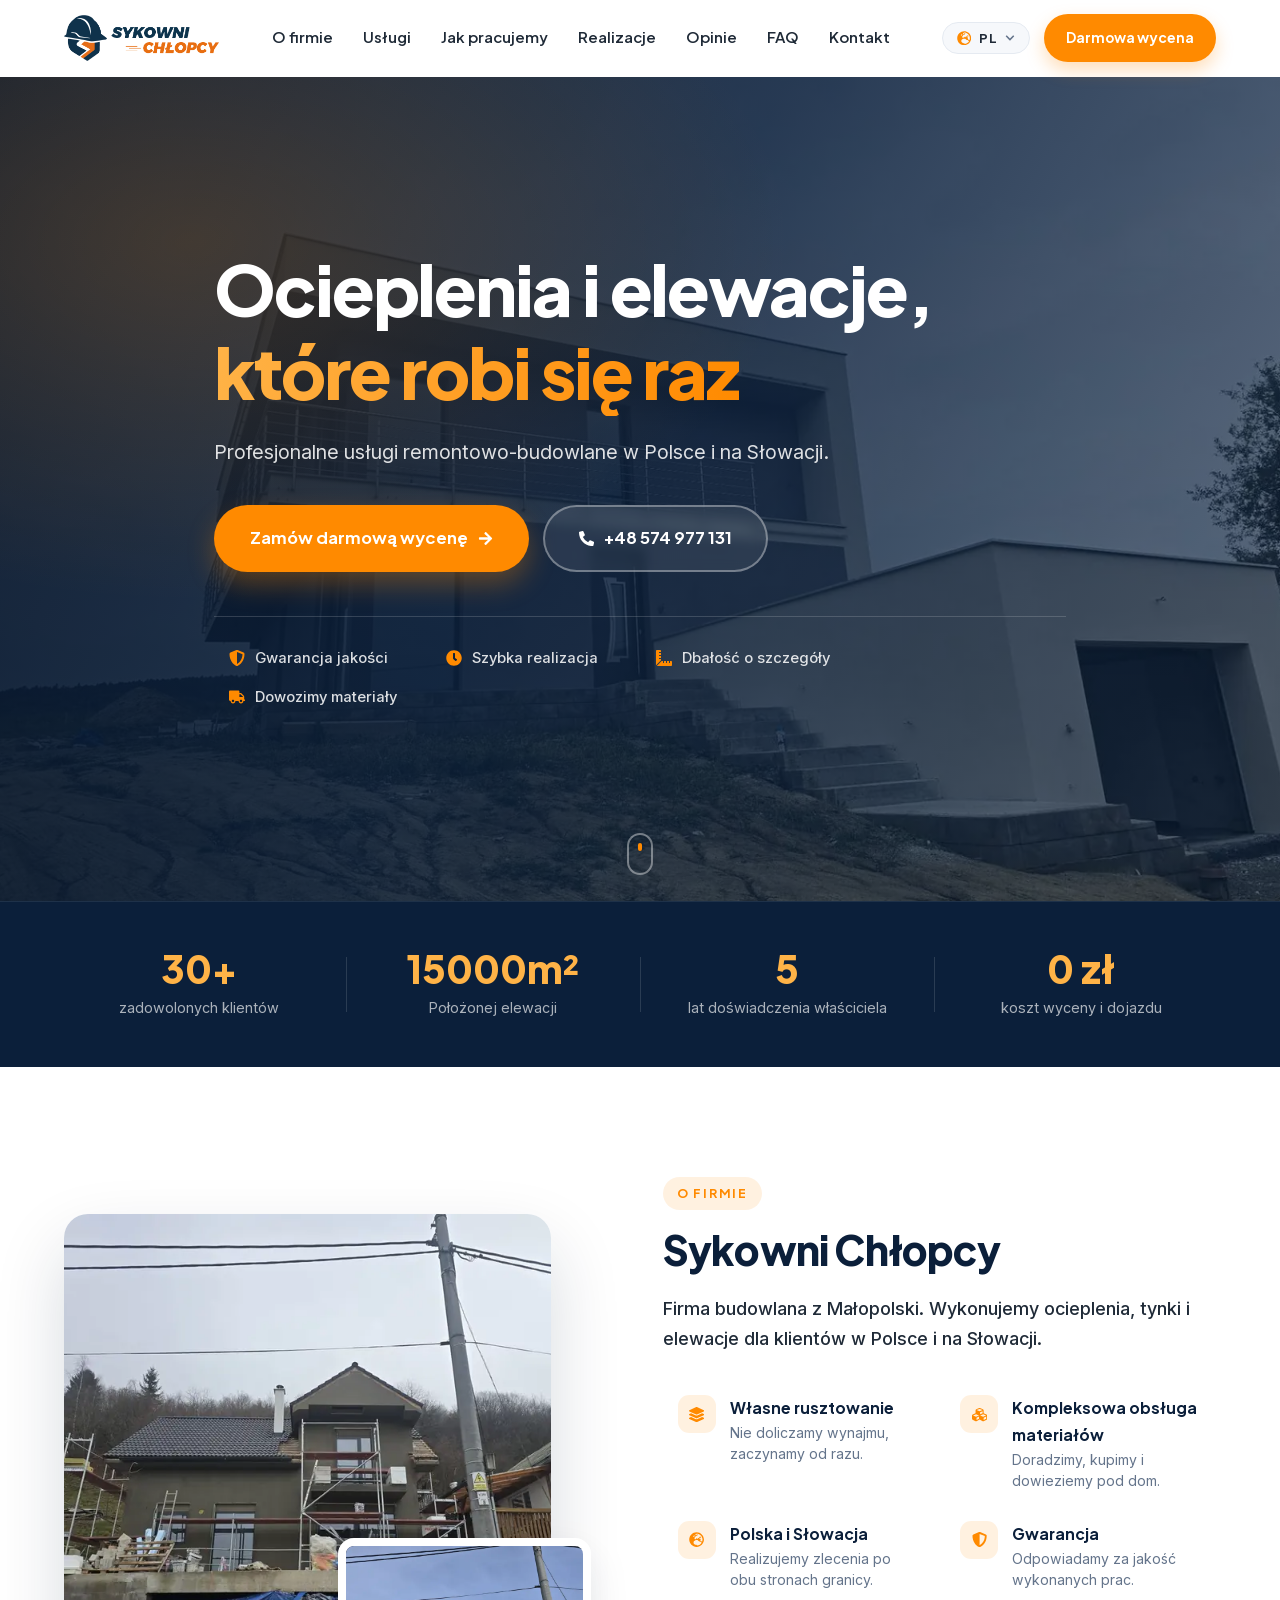
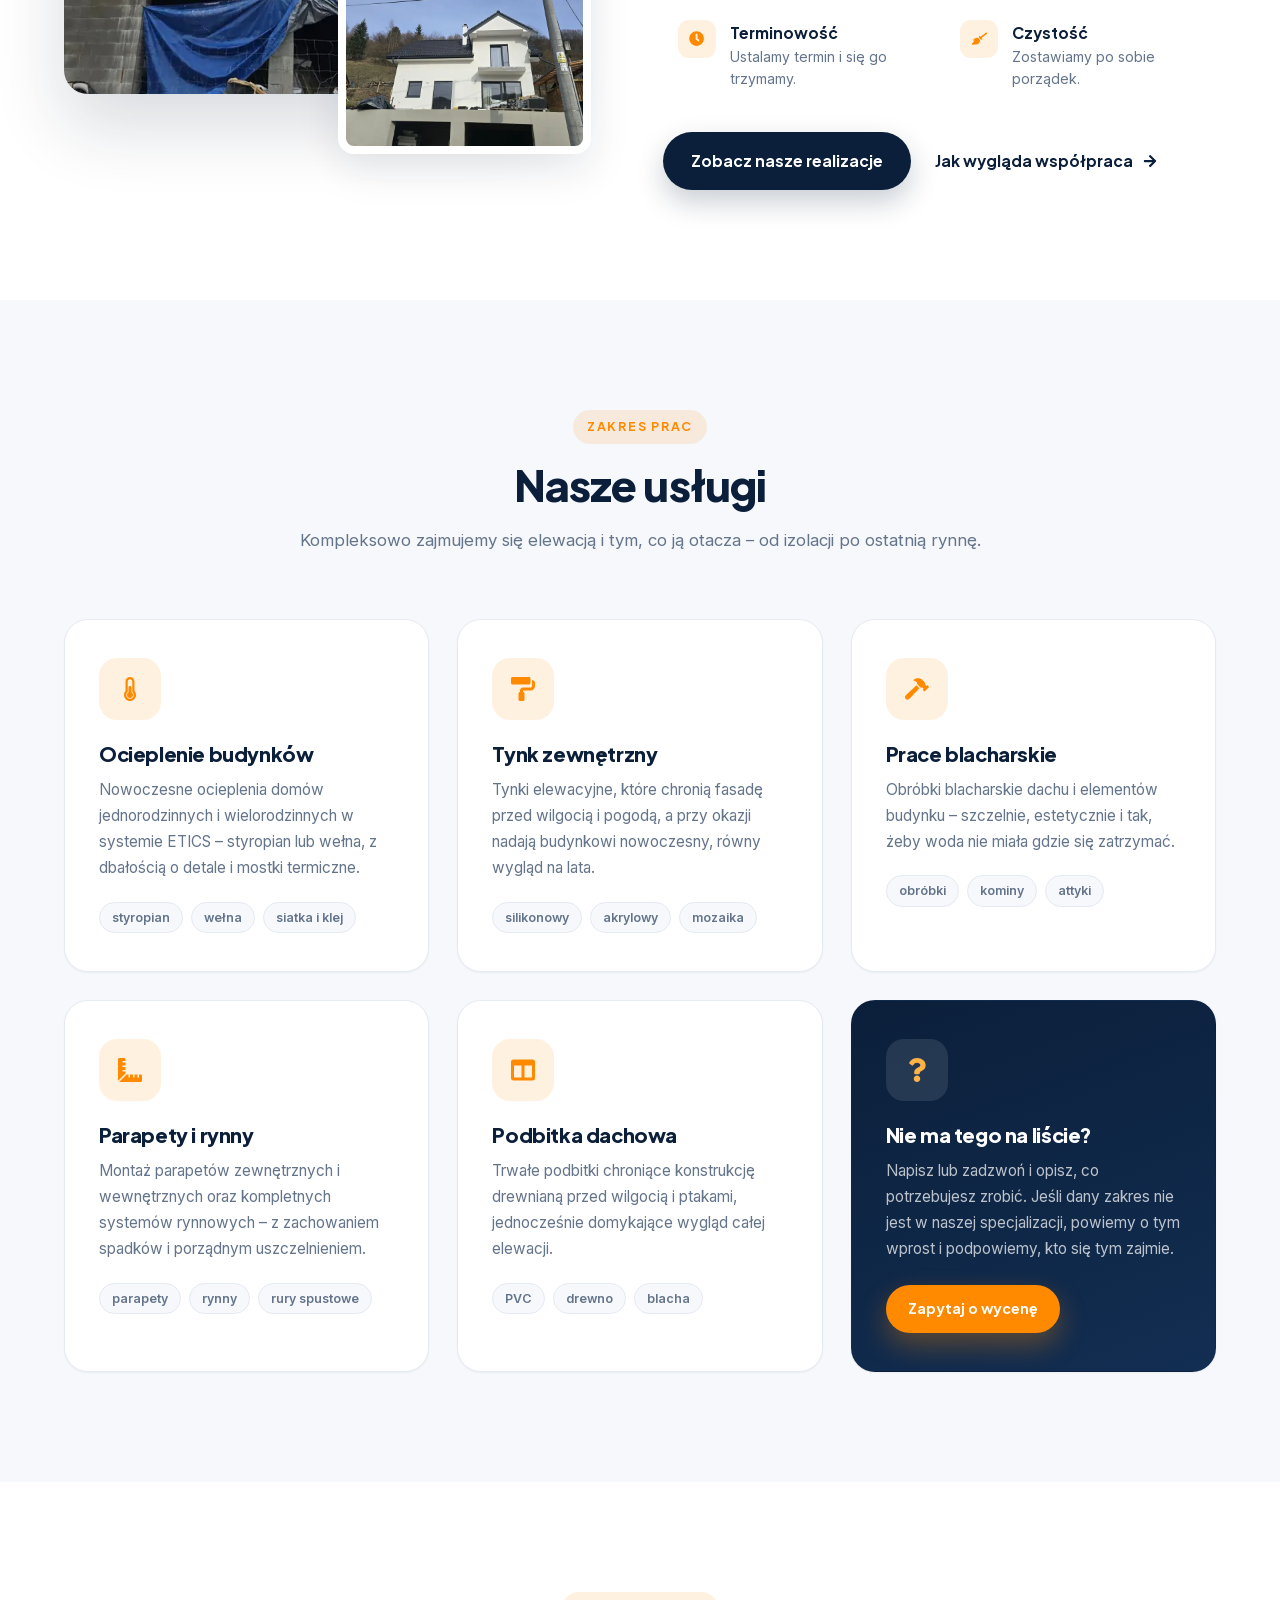
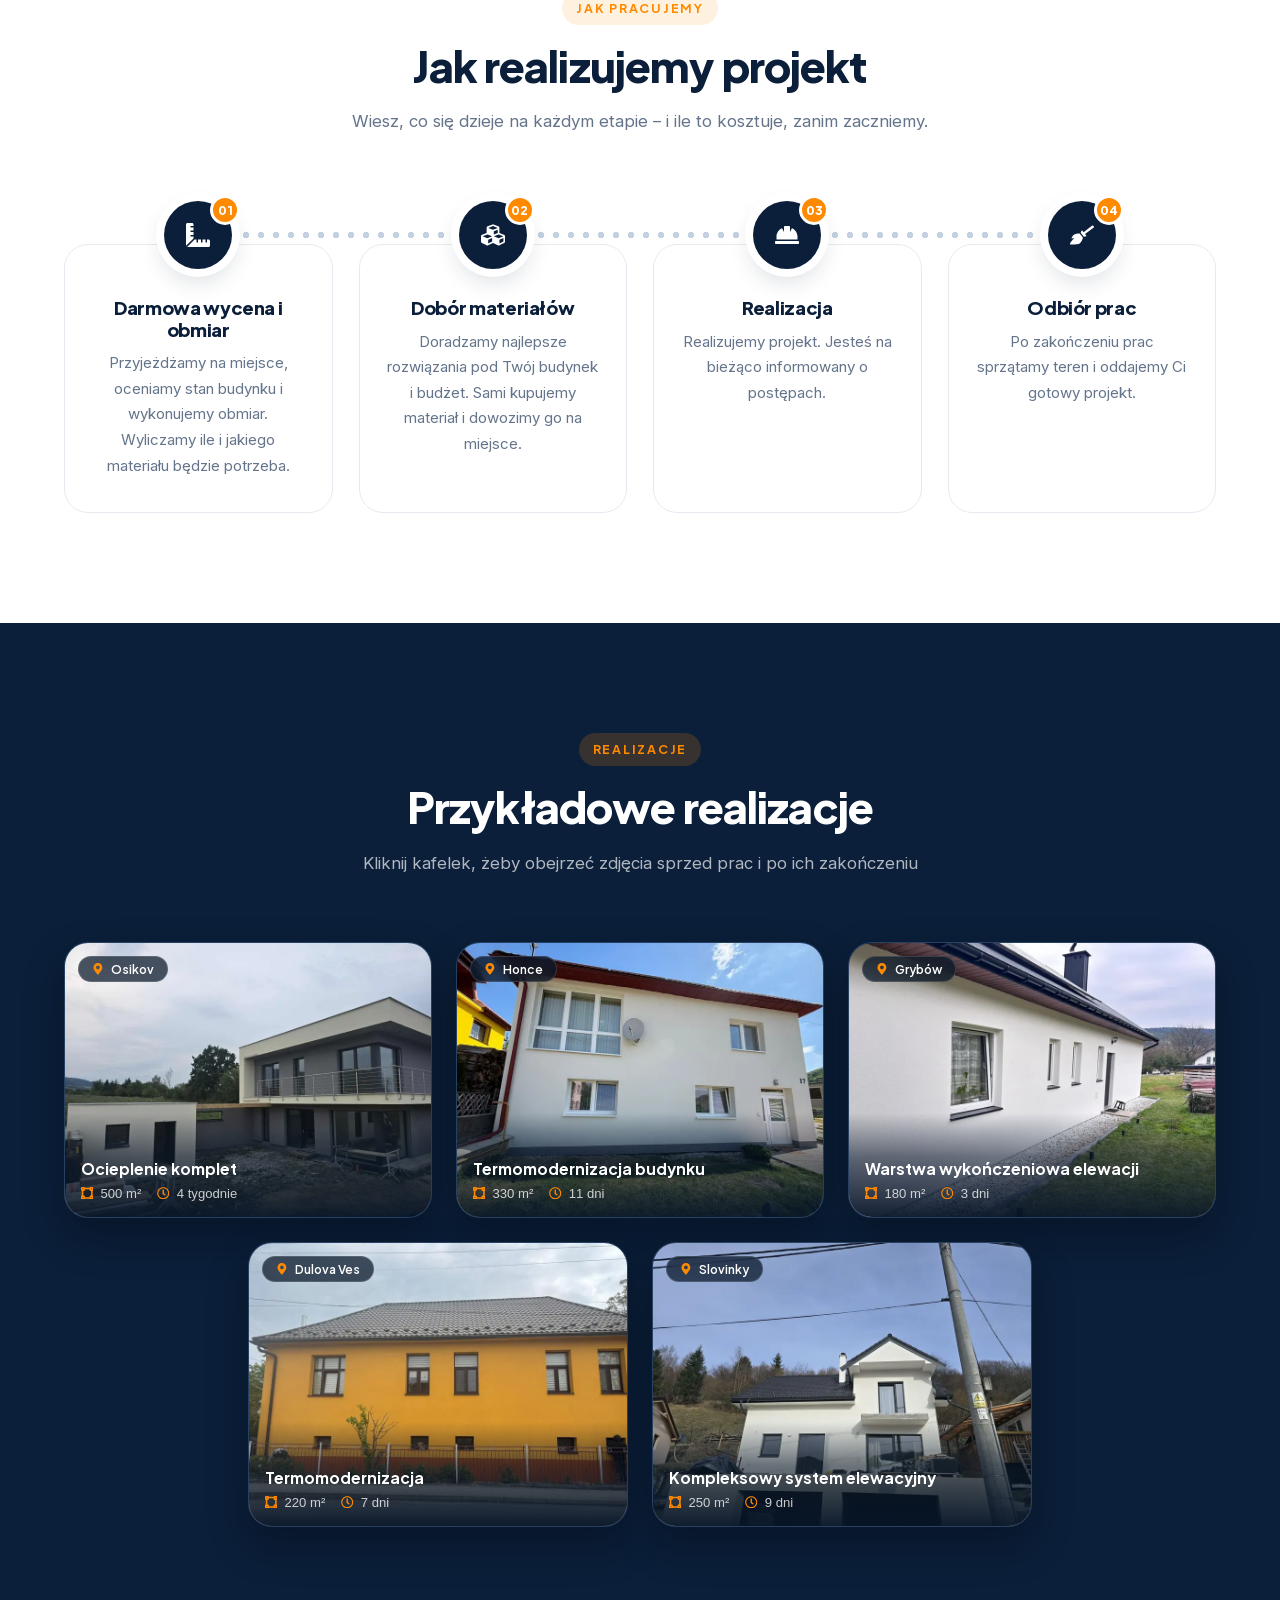
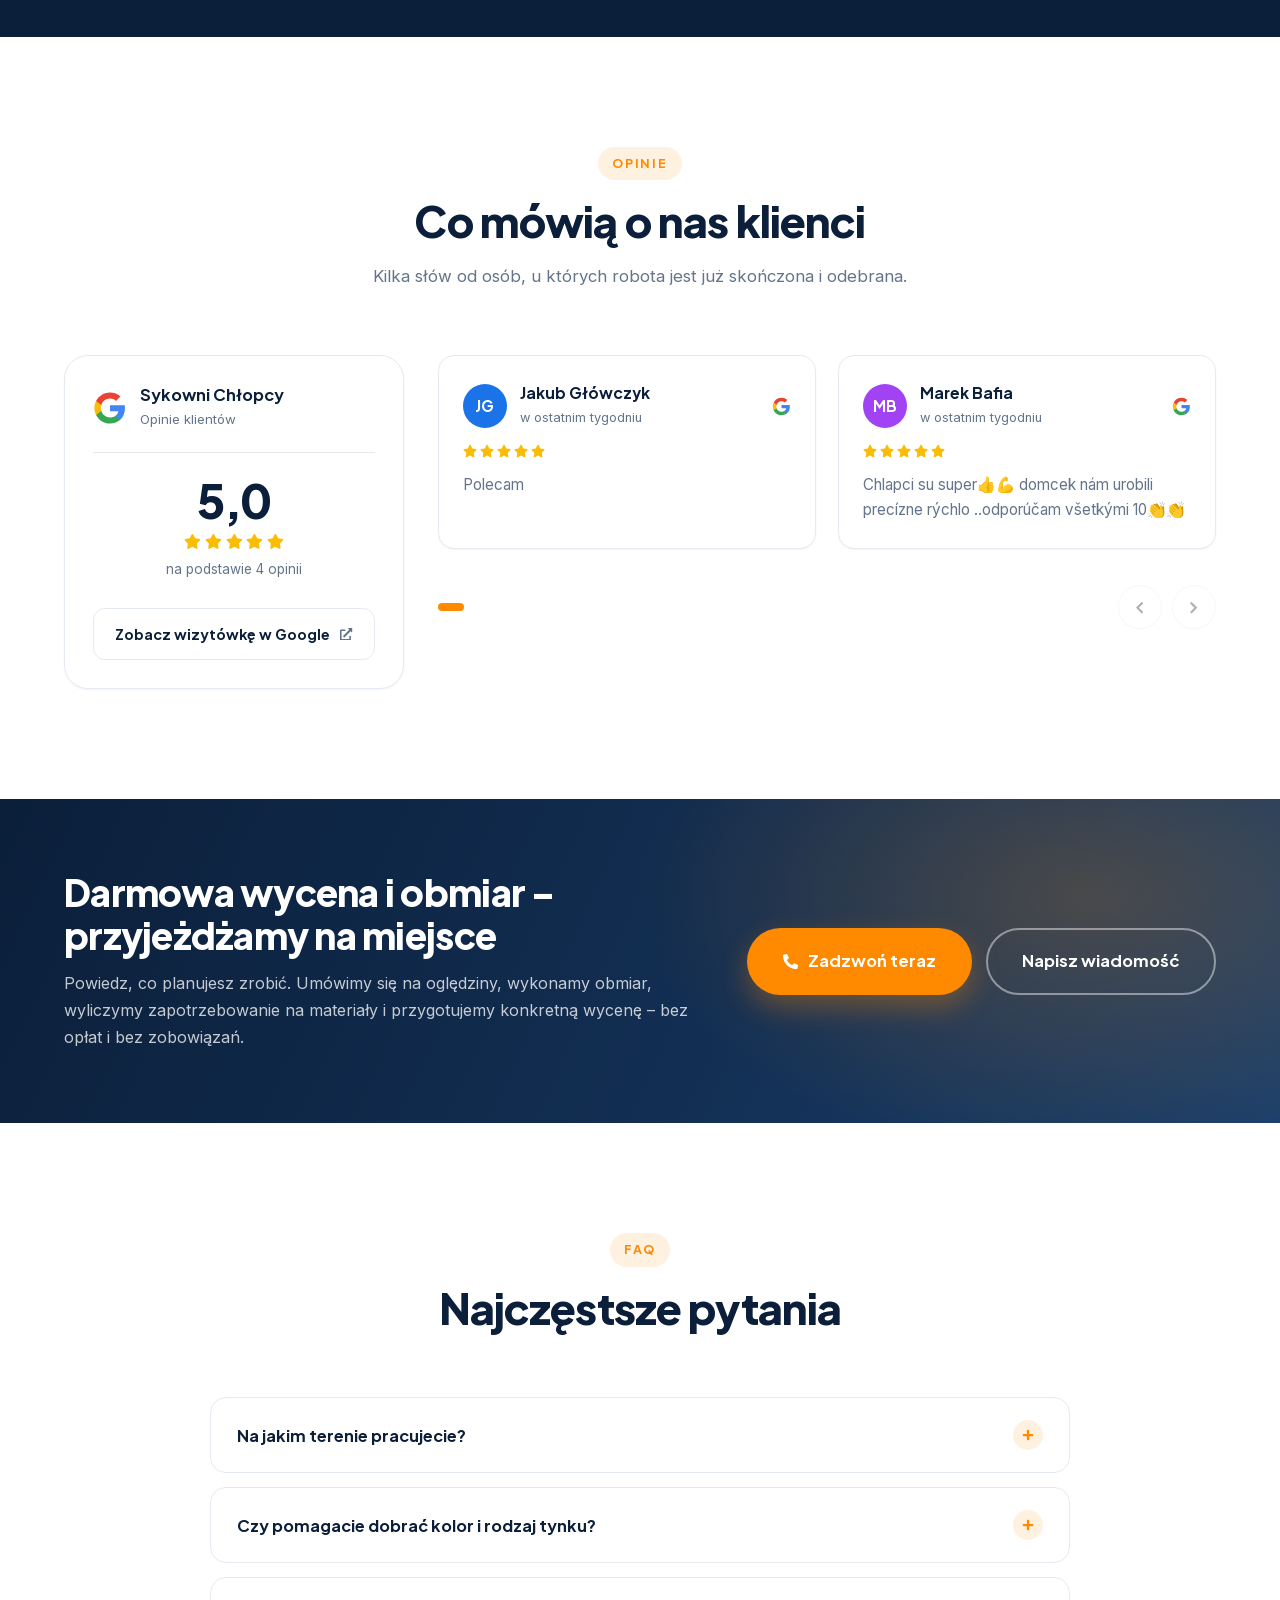
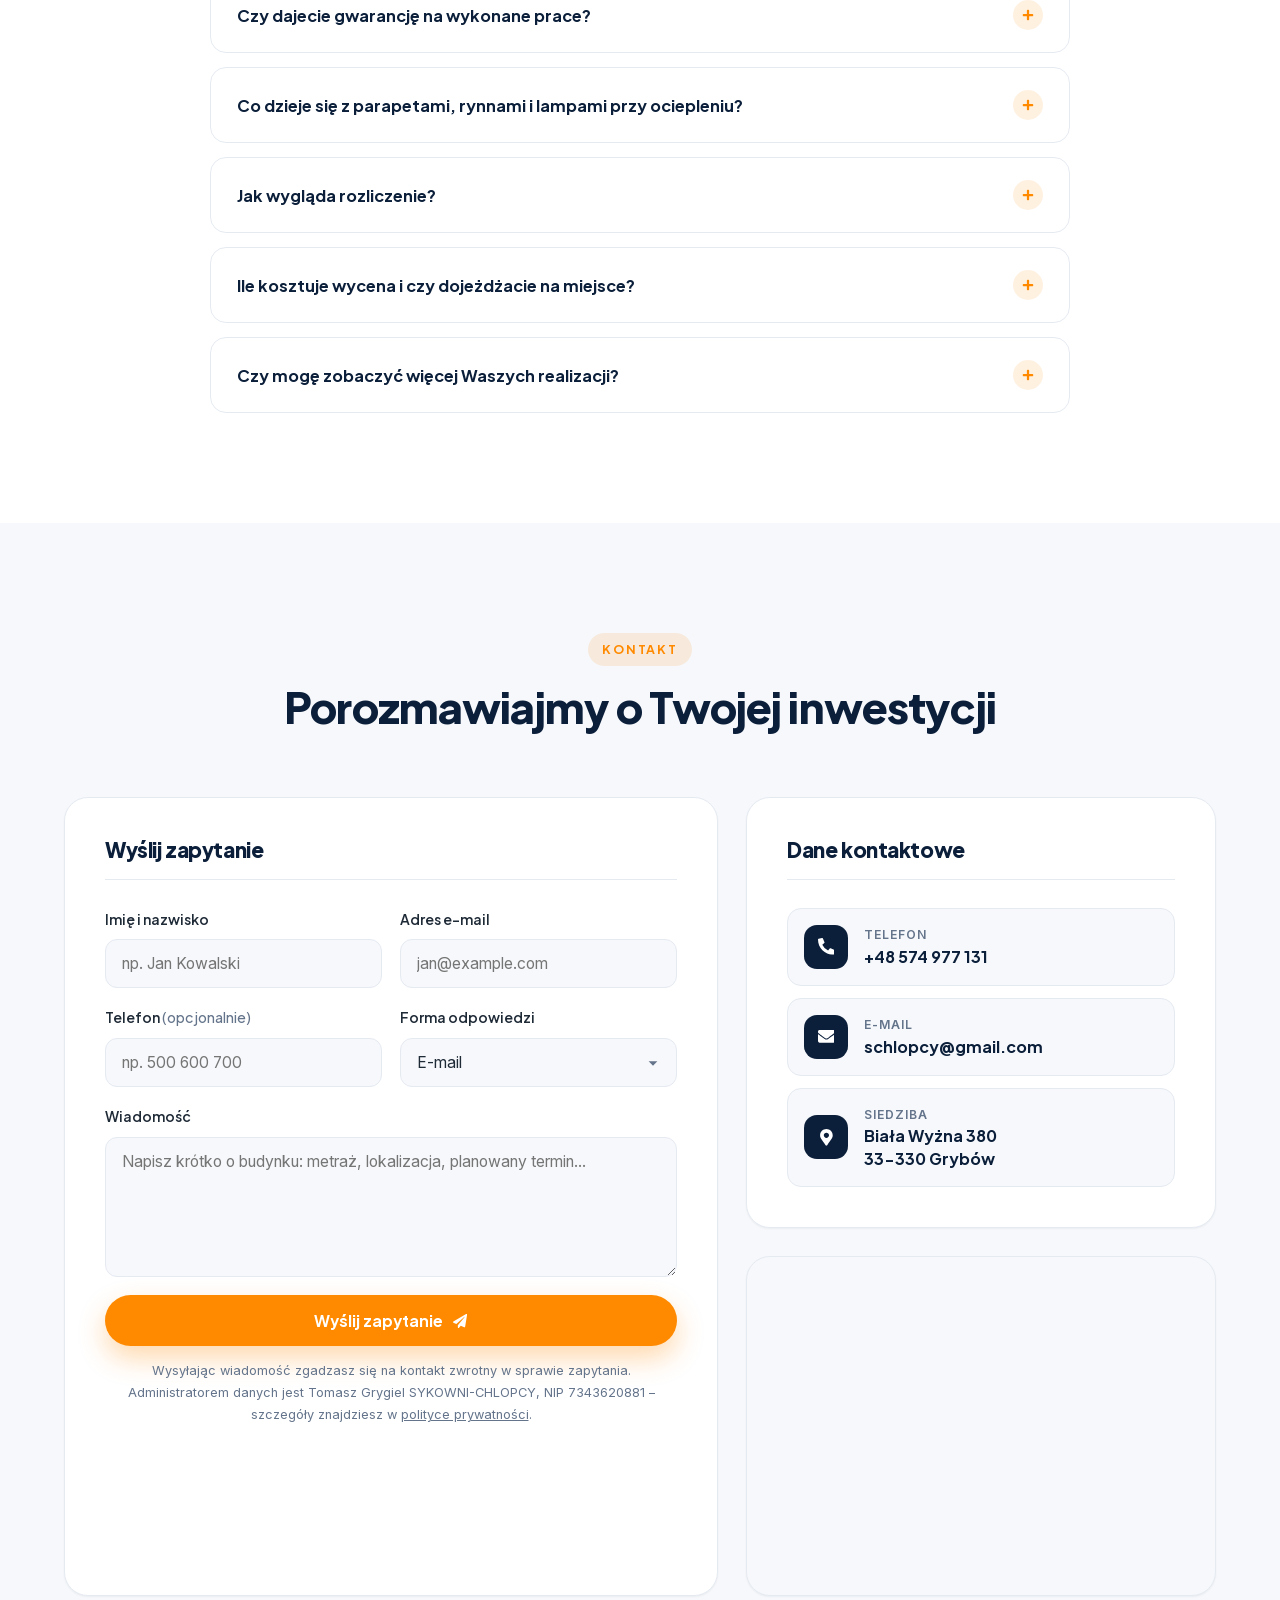
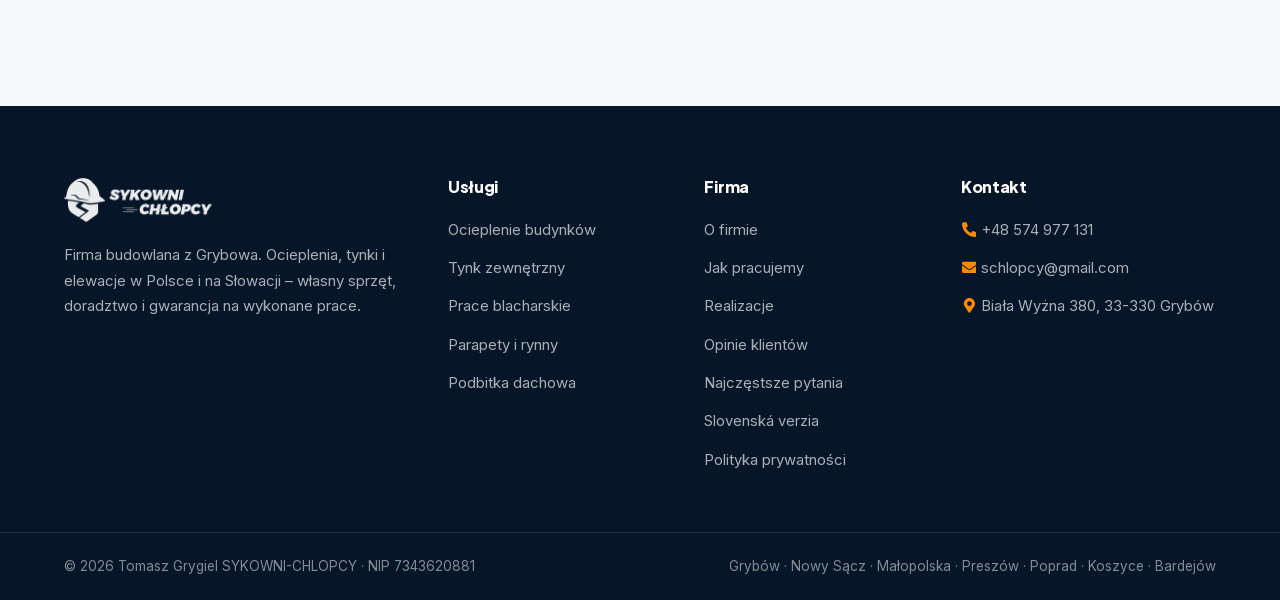
==== commit 200d656f: "update" ====
--- a/index.html
+++ b/index.html
@@ -40,7 +40,7 @@
   <!-- tło hero jest największym elementem pierwszego ekranu (LCP);
        telefon dostaje lżejszy wariant, bo i tak przykrywa go ciemna nakładka -->
   <link rel="preload" href="modern_5-800.webp" as="image" type="image/webp" media="(max-width: 700px)" fetchpriority="high" />
-  <link rel="preload" href="modern_5.webp" as="image" type="image/webp" media="(min-width: 701px)" fetchpriority="high" />
+  <link rel="preload" href="modern_1.webp" as="image" type="image/webp" media="(min-width: 701px)" fetchpriority="high" />
 
   <!-- klasa .js włącza animacje wjazdu; bez skryptów treść zostaje widoczna -->
   <script>document.documentElement.classList.add('js');</script>
@@ -519,12 +519,13 @@
 
         <template class="gc-pairs">
           <p>Została zastosowana izolacja wełną szklaną o grubości 10 cm. Naniesiony został tynk silikonowy z cokołem z mozaiki.</p>
-          <figure data-before="galery_3.webp" data-after="galery_12.webp"></figure>
-            <ul>
+          <figure data-before="galery_3.webp" data-after="galery_12.webp">
+          </figure>
+          <figure data-before="galery_11.webp" data-after="galery_1.webp">
+		  <ul>
               <li data-side="before" data-x="37" data-y="90">Zabezpieczenie podłoża przed uszkodzeniami</li>
             </ul>
-          </figure>
-          <figure data-before="galery_11.webp" data-after="galery_1.webp">
+		  </figure>
         </template>
       </article>
 
@@ -807,9 +808,9 @@
             <div class="form-group">
               <label for="scope">Forma odpowiedzi</label>
               <select id="scope" name="scope">
-                <option value="Ocieplenie budynku">e-mail</option>
-                <option value="Prace blacharskie">SMS</option>
-                <option value="Tynk zewnętrzny">Telefon</option>
+                <option value="E-mail">E-mail</option>
+                <option value="SMS">SMS</option>
+                <option value="Telefon">Telefon</option>
               </select>
             </div>
           </div>
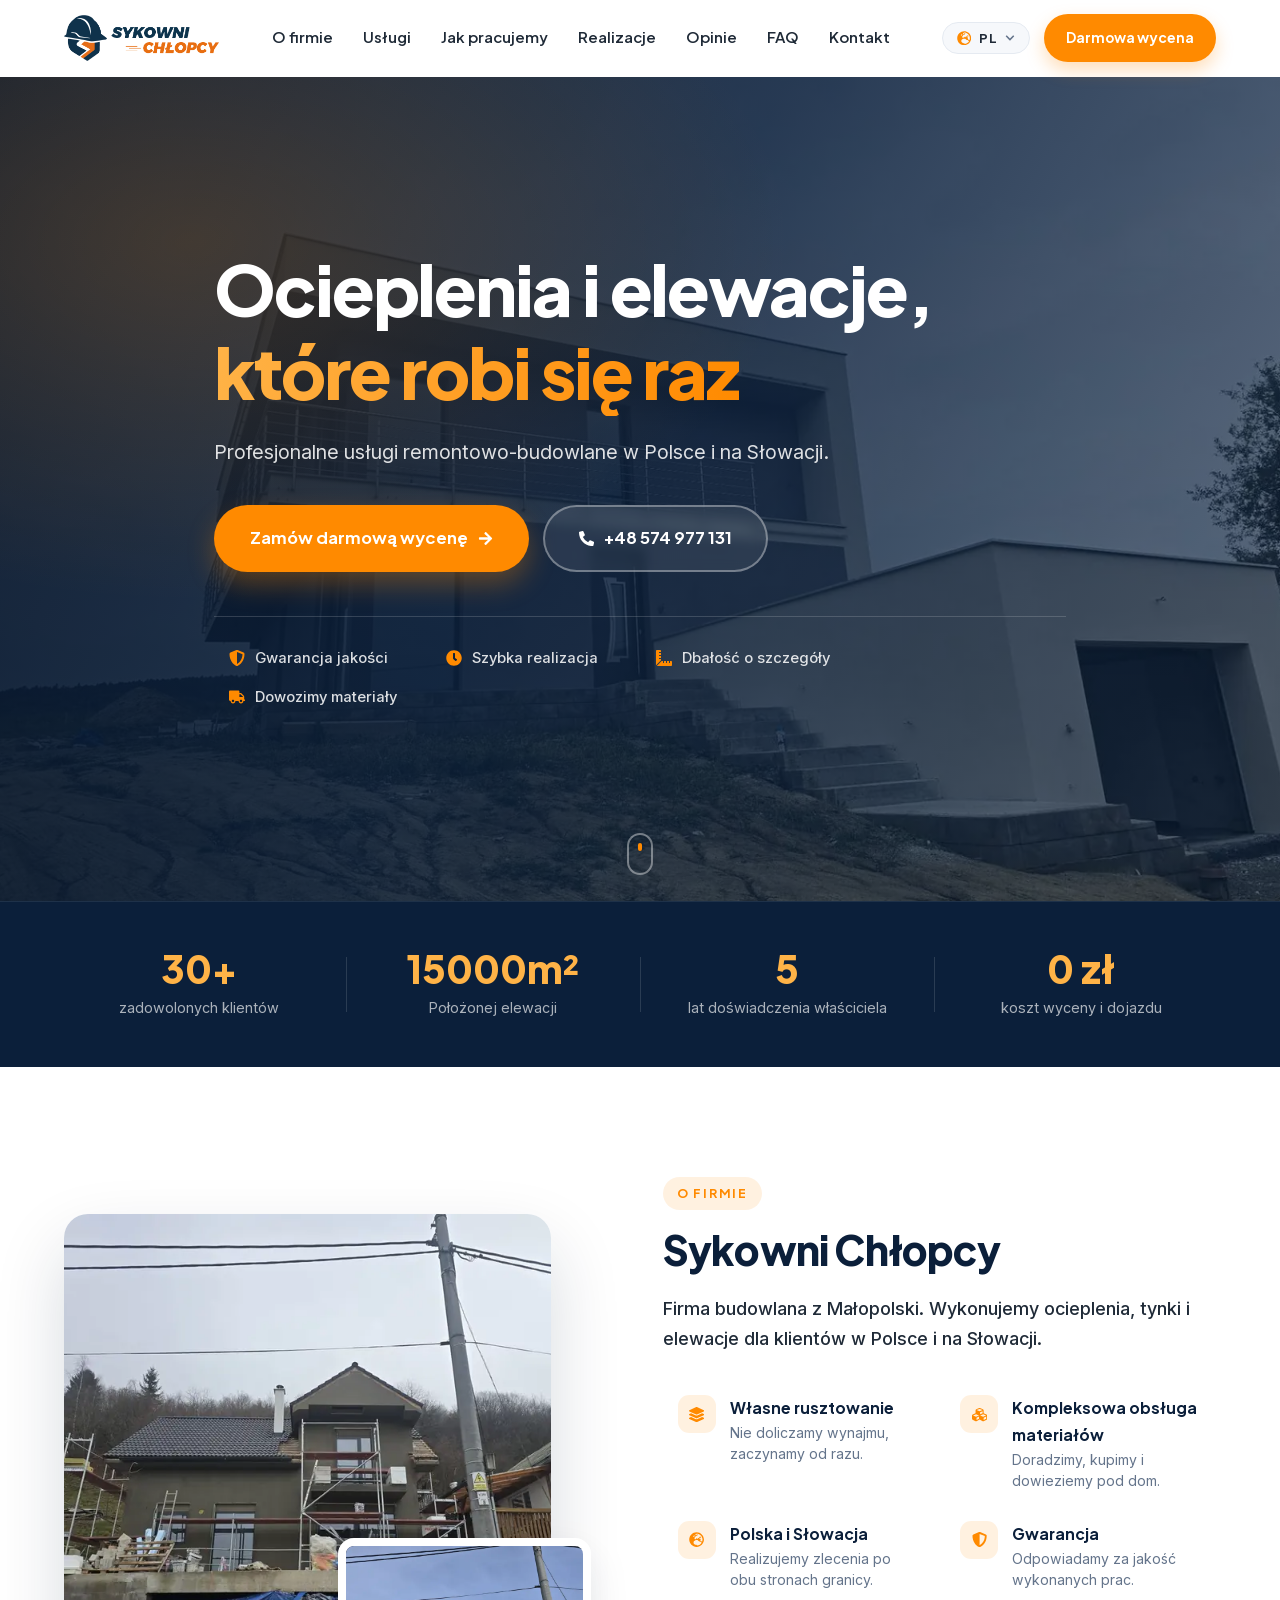
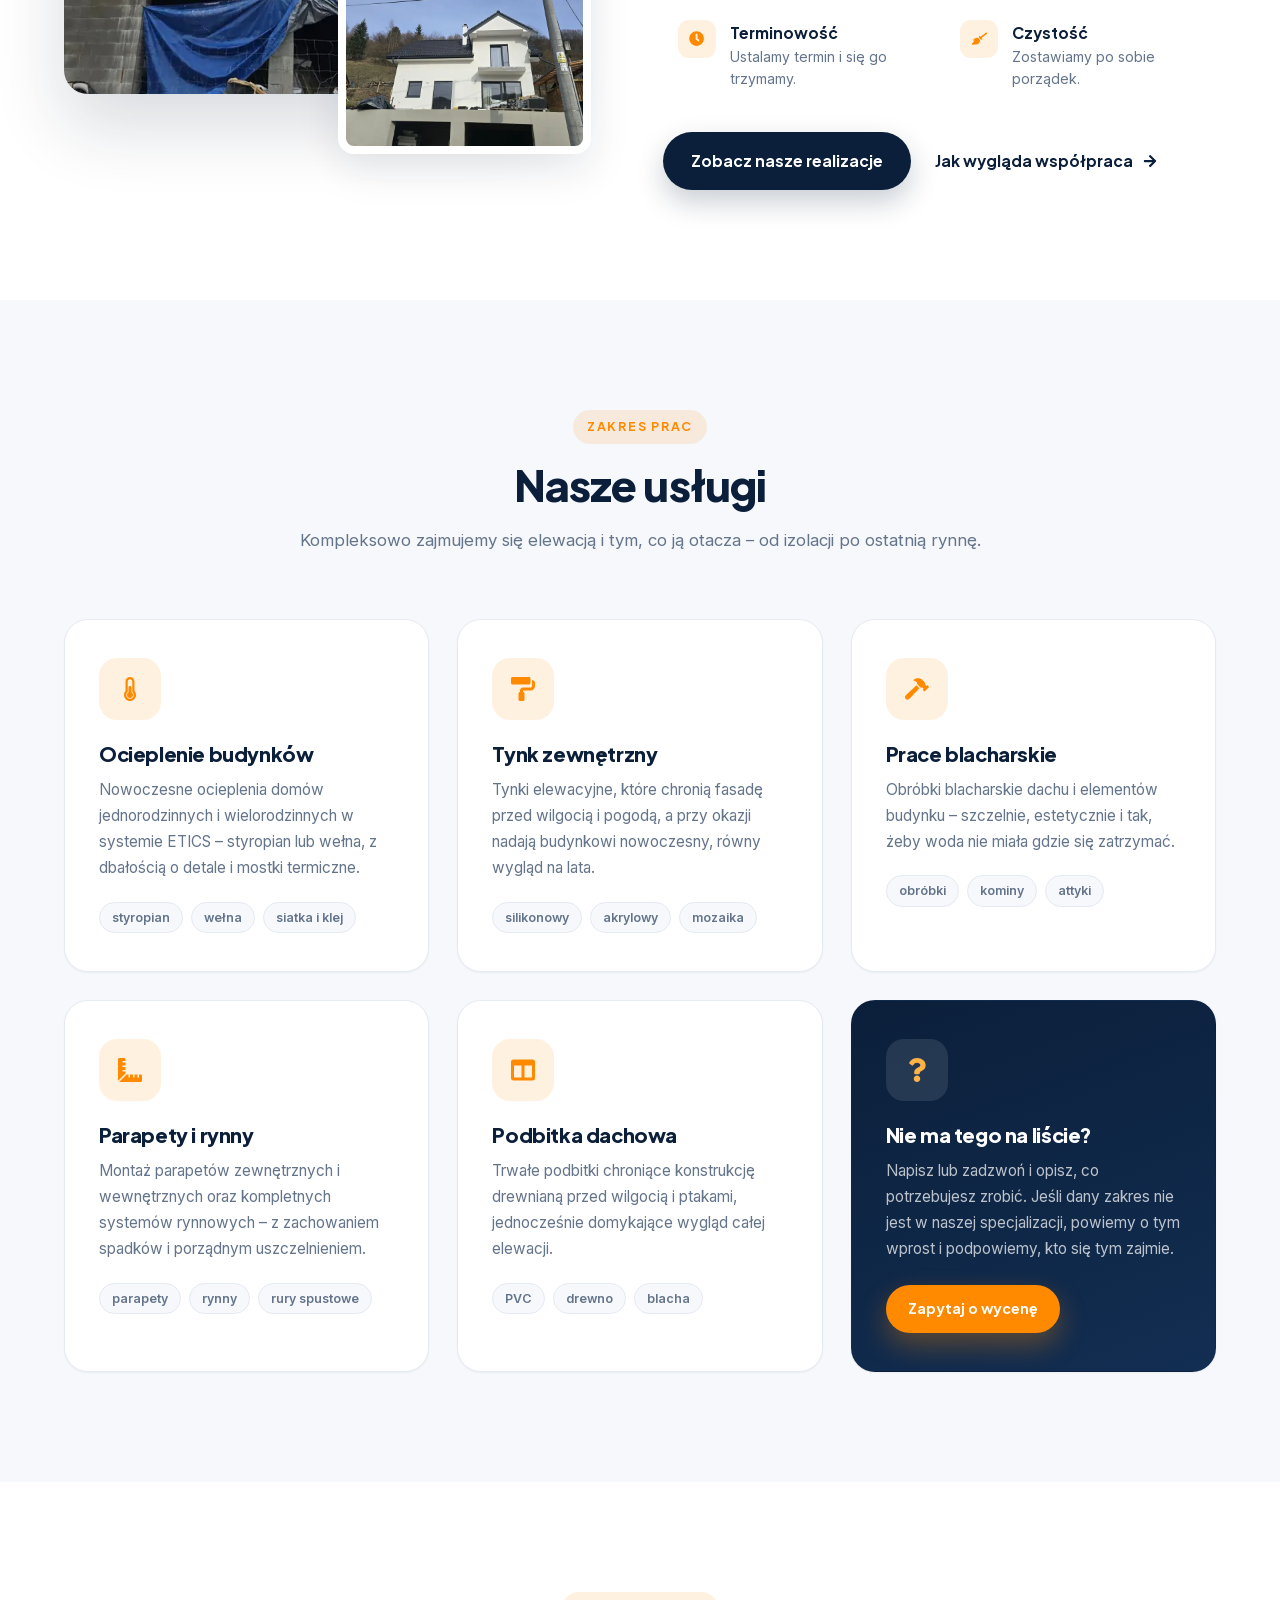
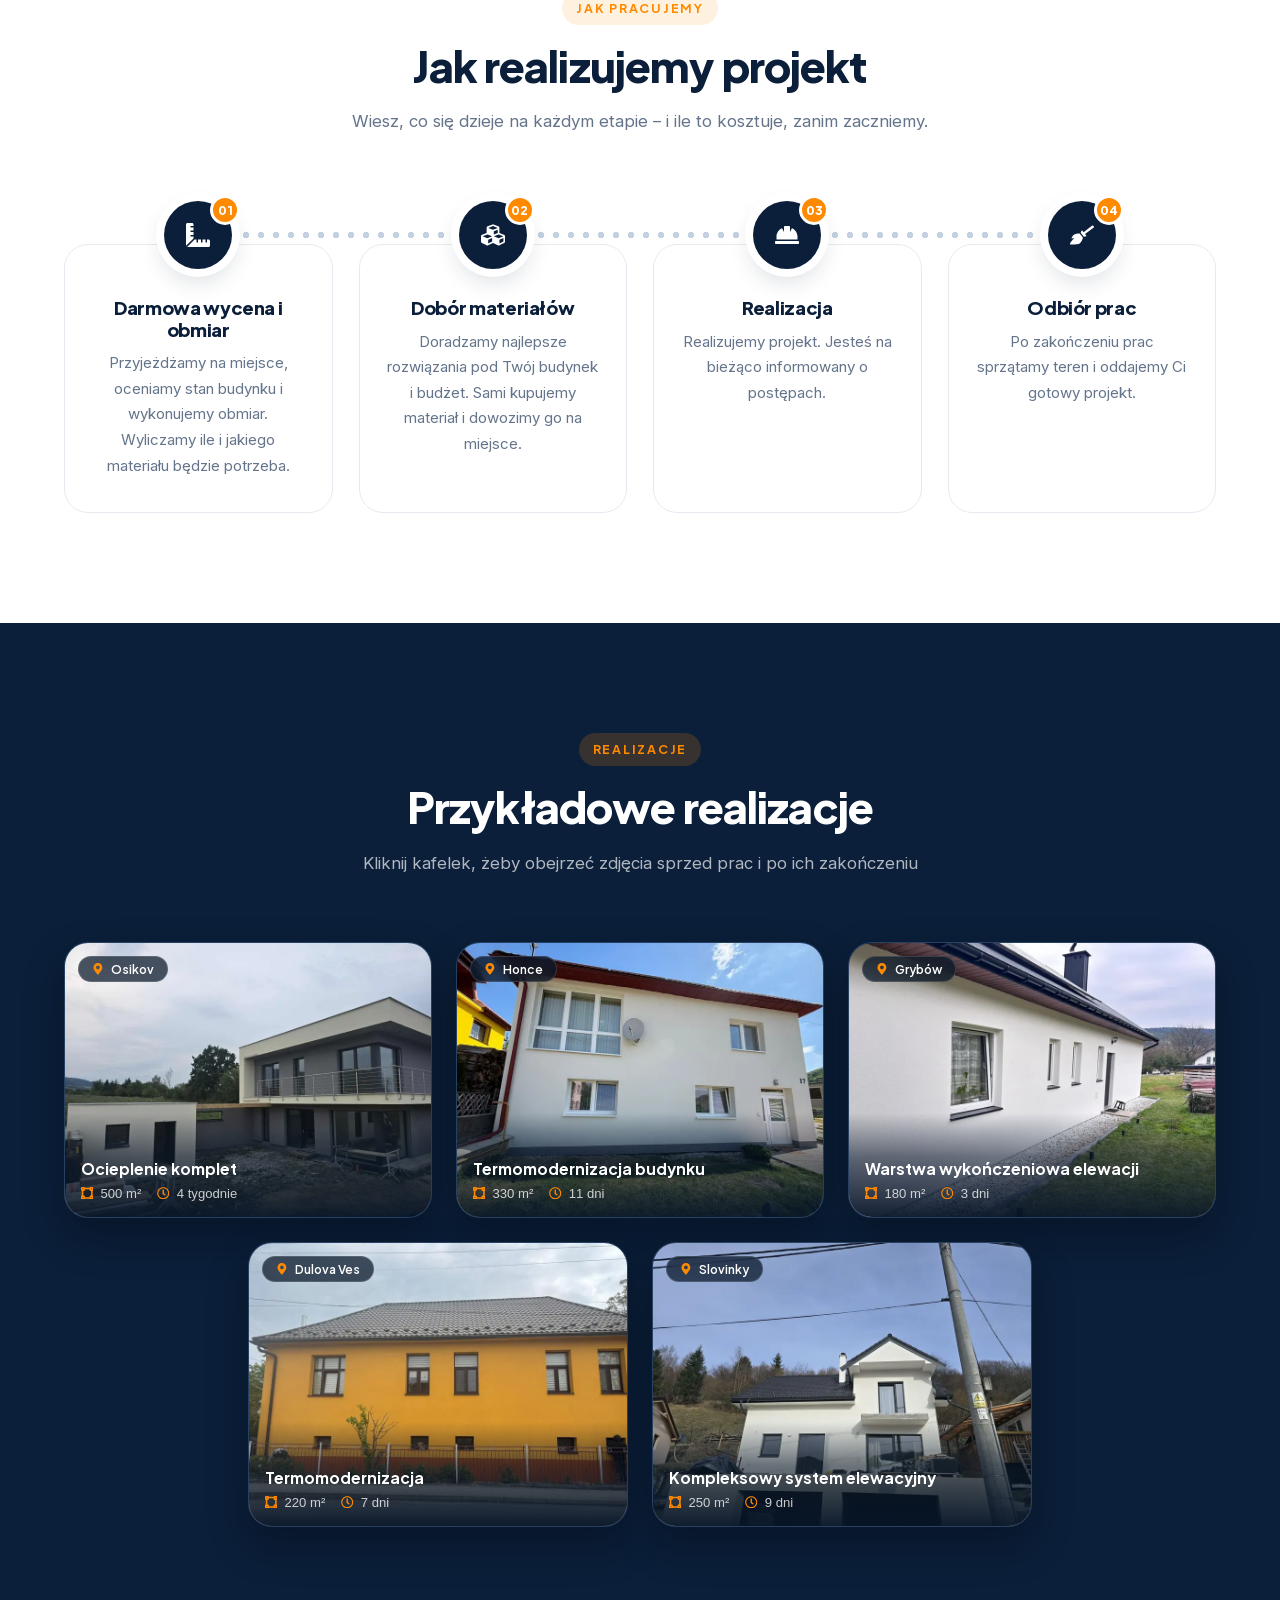
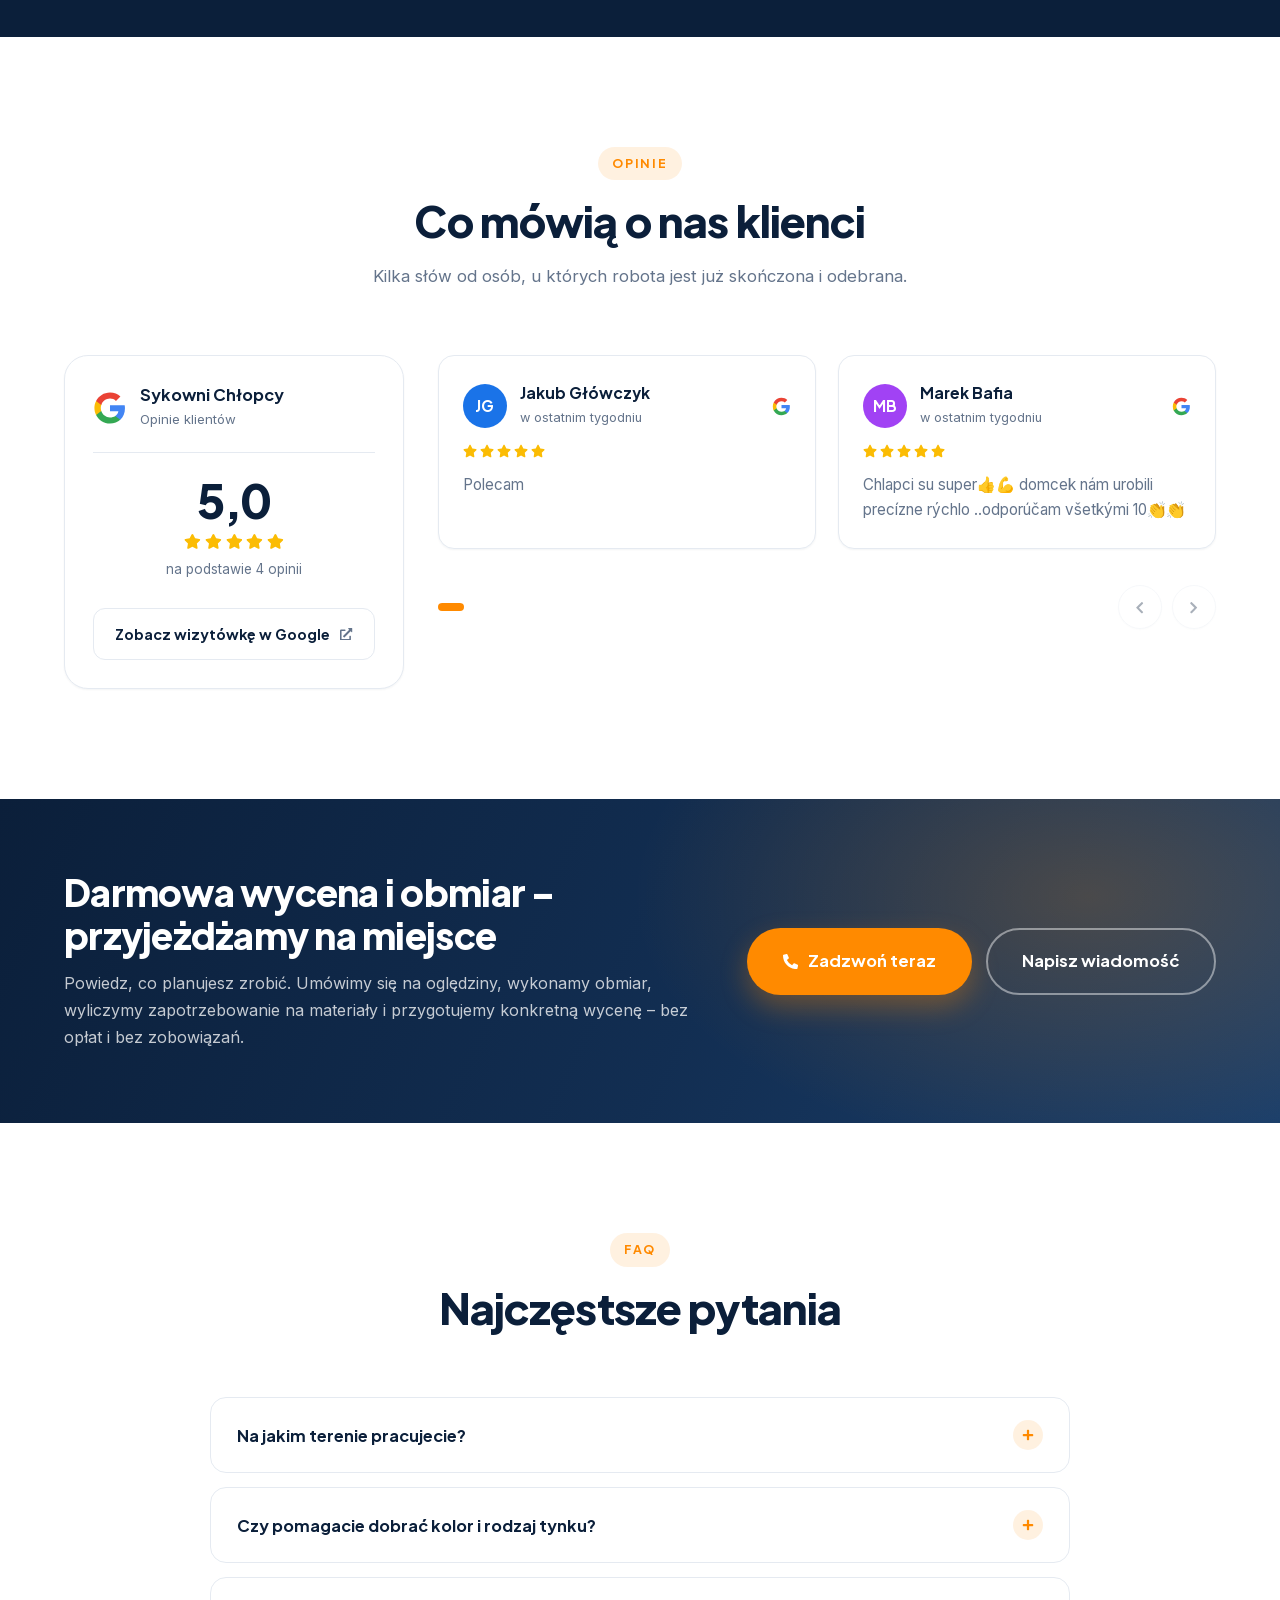
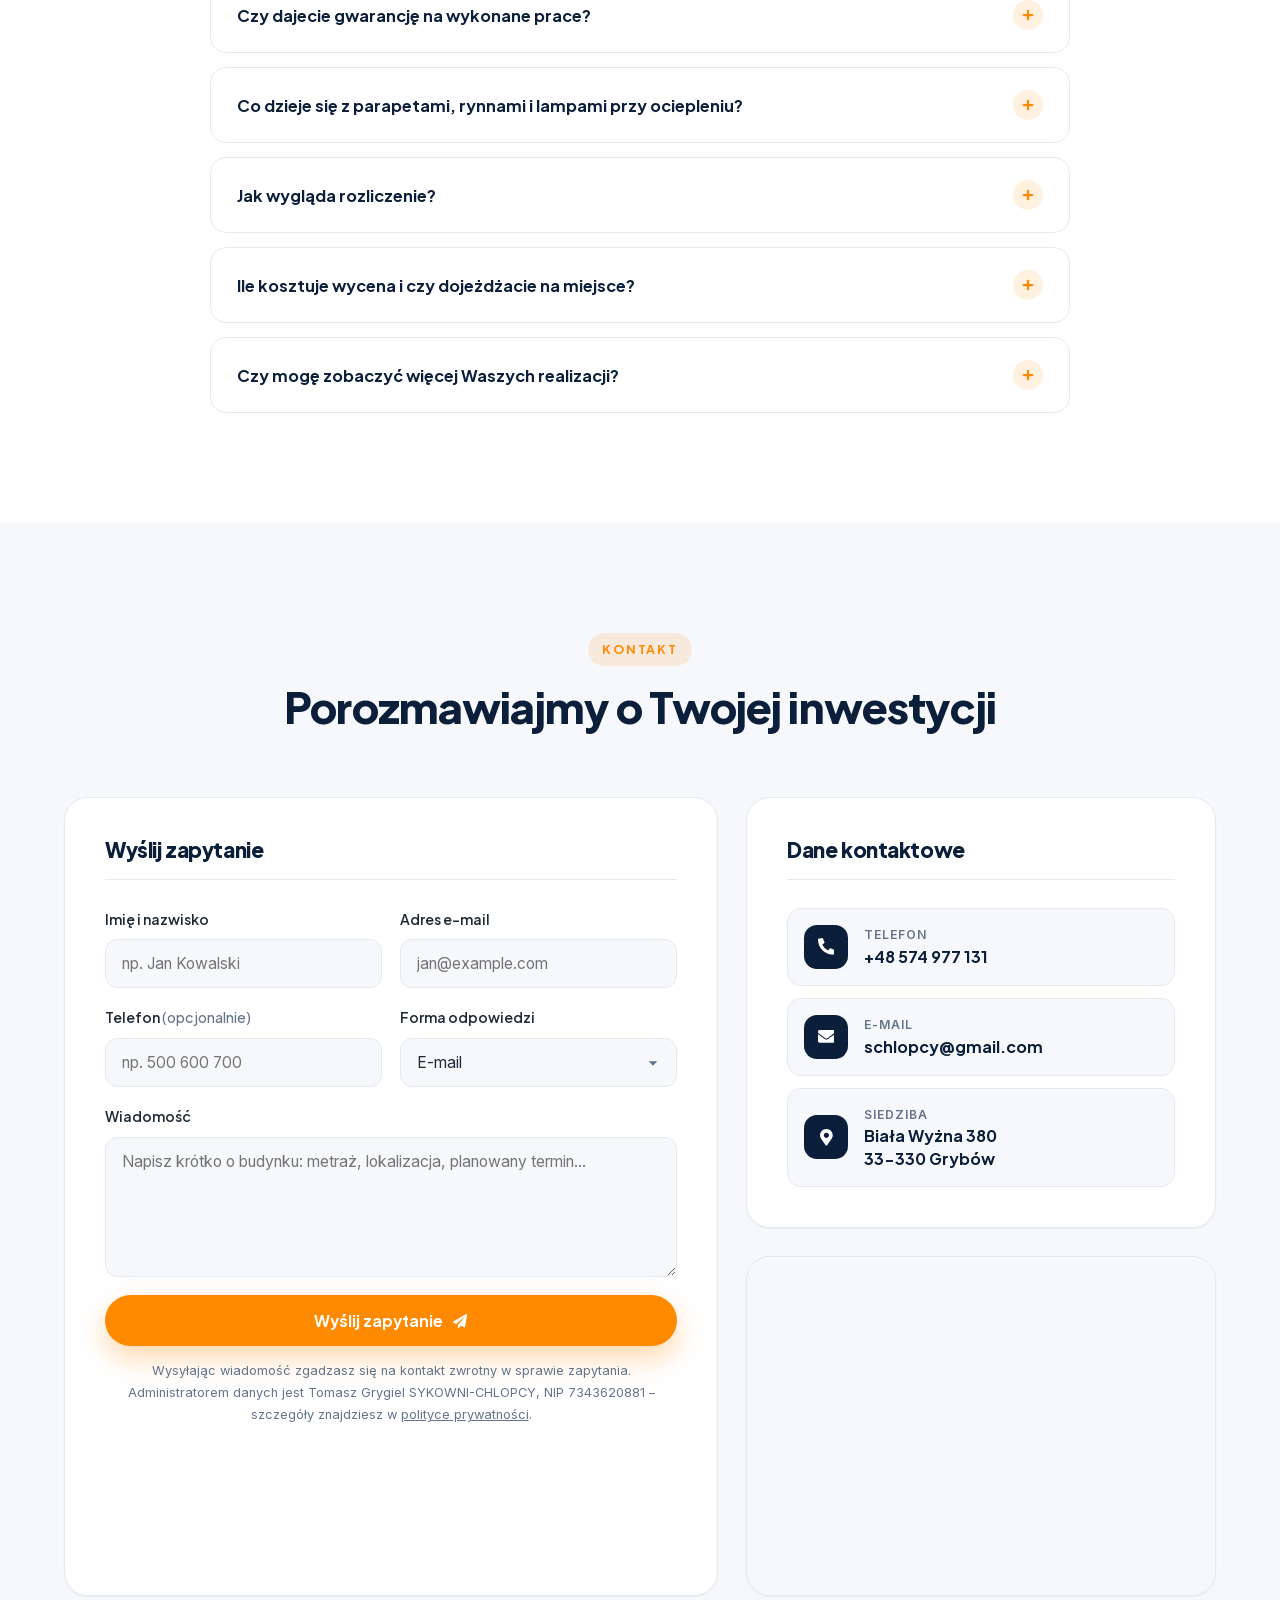
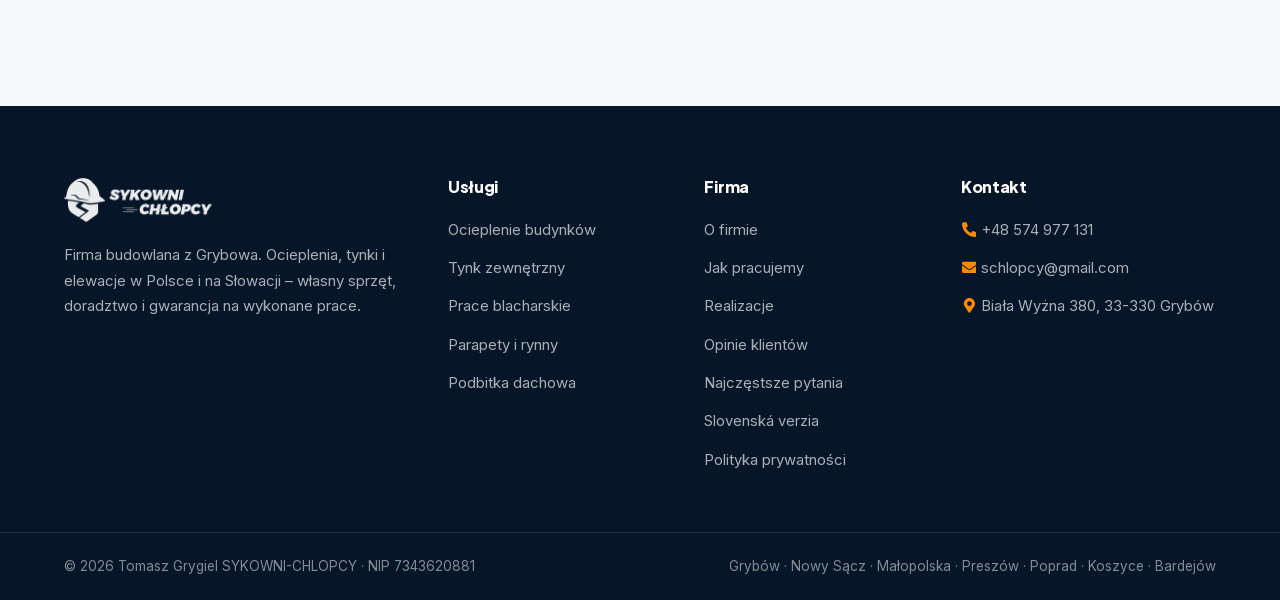
==== commit 6b74ae15: "update" ====
--- a/index.html
+++ b/index.html
@@ -4,7 +4,7 @@
   <meta charset="UTF-8" />
   <meta name="viewport" content="width=device-width, initial-scale=1.0" />
   <title>Ocieplenia i elewacje – Grybów, Małopolska i Słowacja | Sykowni Chłopcy</title>
-  <meta name="description" content="Ocieplenia budynków, tynki zewnętrzne, podbitki, prace blacharskie, parapety i rynny. Własne rusztowanie, kompleksowa obsługa materiałów, gwarancja i darmowa wycena z dojazdem. Grybów, Małopolska i Słowacja." />
+  <meta name="description" content="Ocieplenia, tynki i elewacje w Grybowie, Nowym Sączu i całej Małopolsce. Własne rusztowanie, materiał pod dom, gwarancja. Darmowa wycena z dojazdem." />
   <meta name="robots" content="index, follow, max-image-preview:large, max-snippet:-1" />
   <meta name="author" content="Tomasz Grygiel SYKOWNI-CHLOPCY" />
   <meta name="theme-color" content="#0B1F3A" />
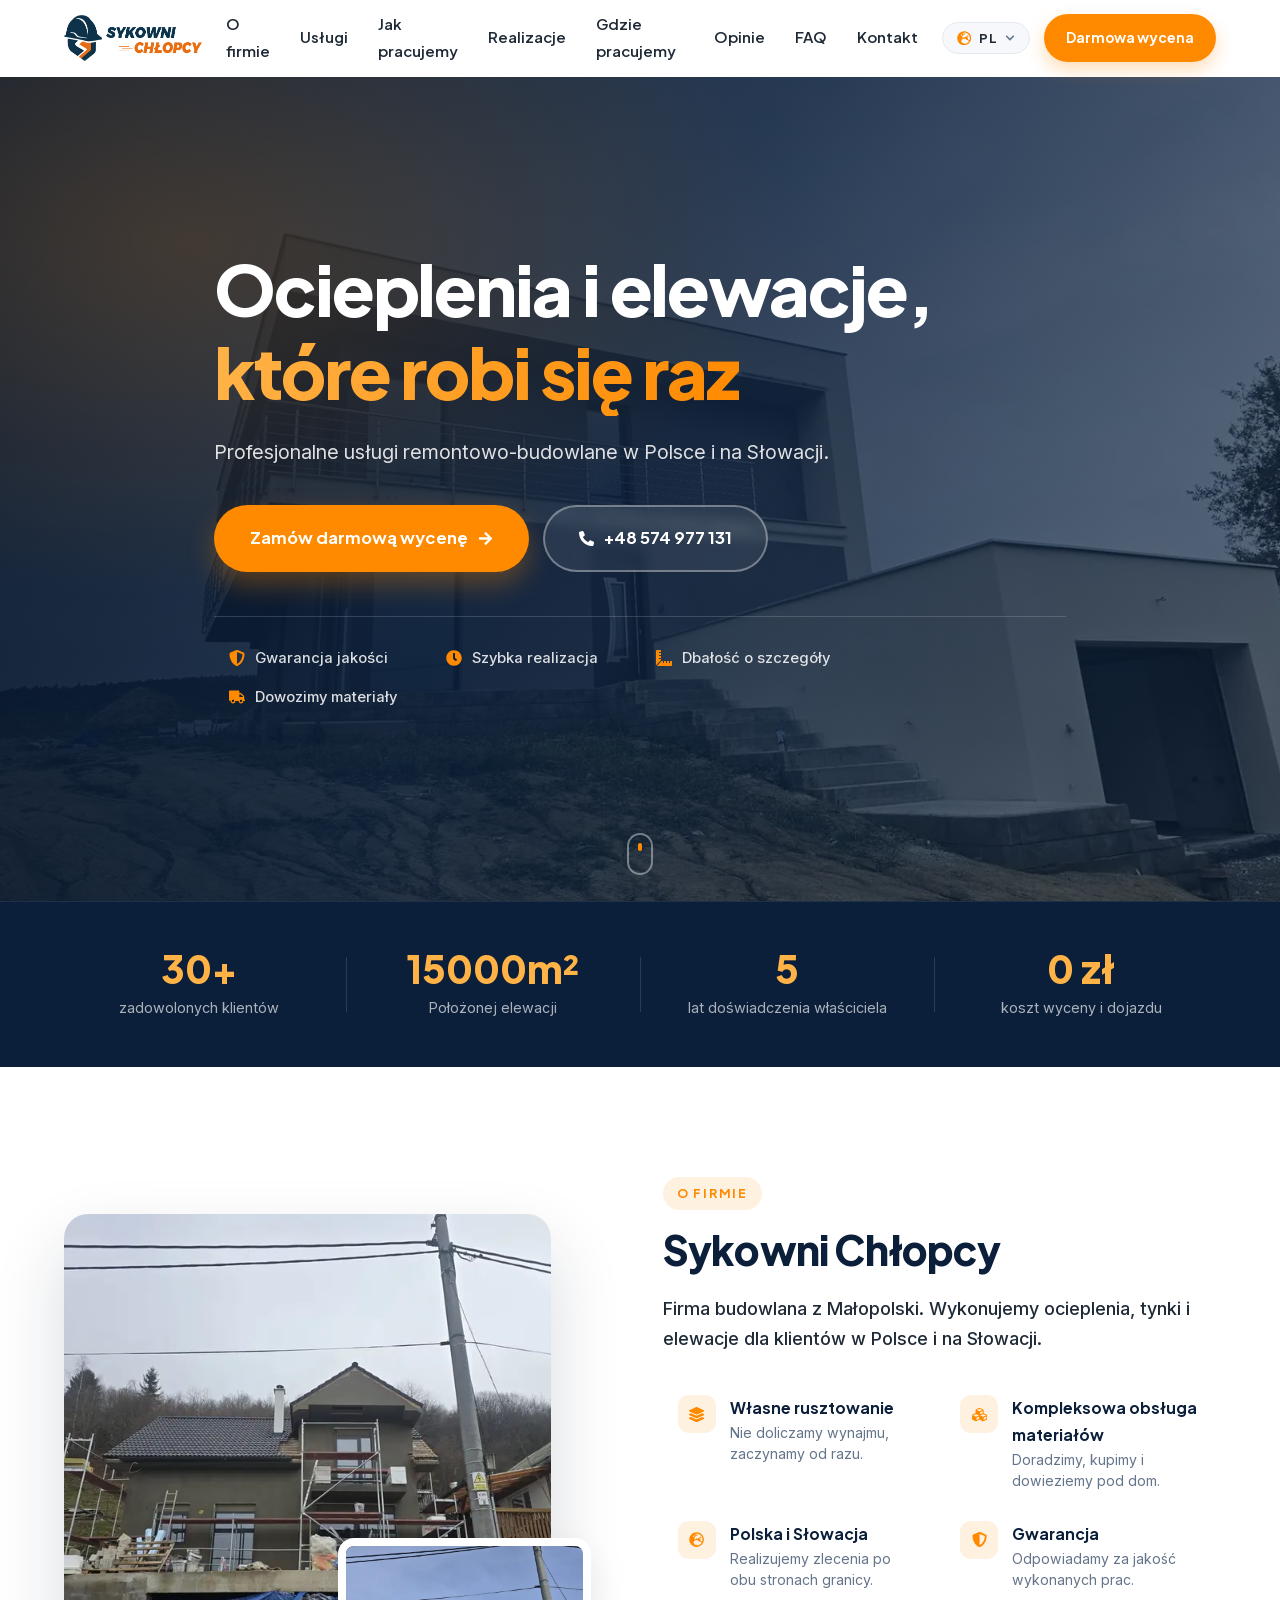
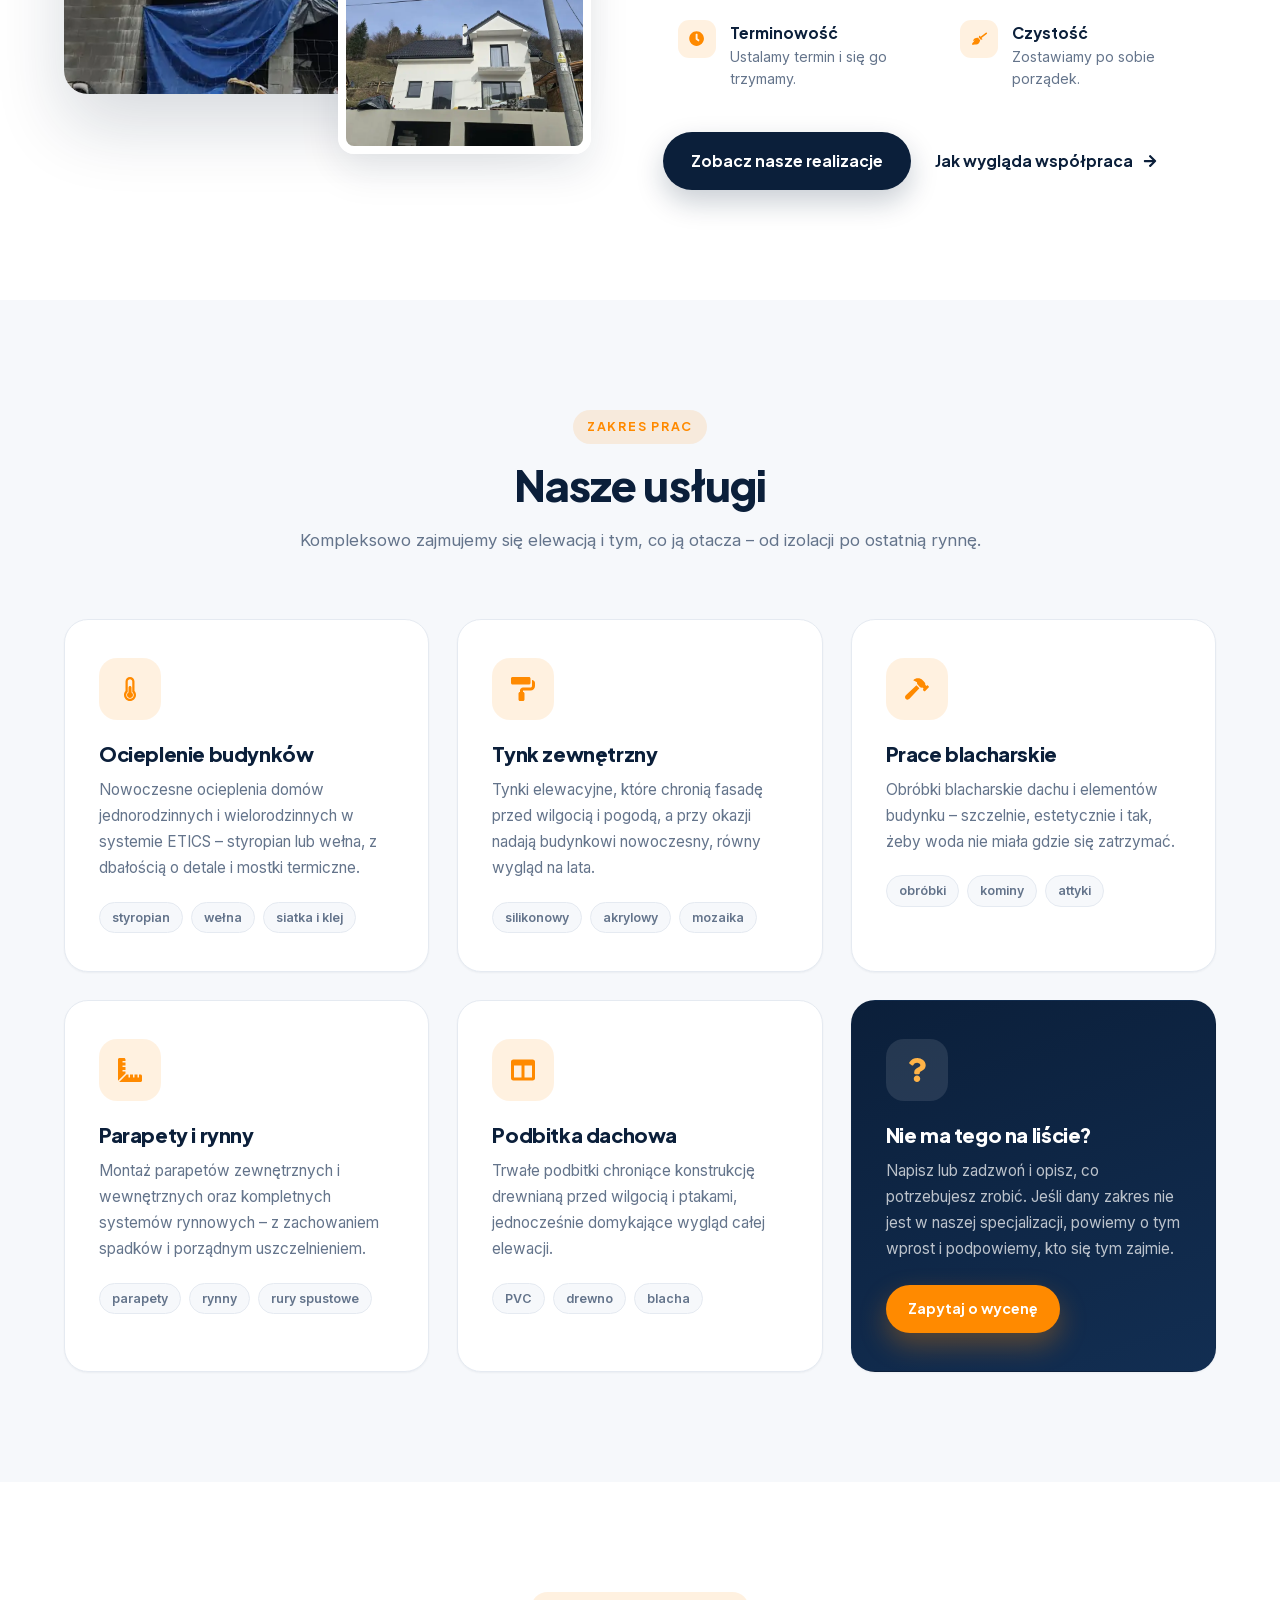
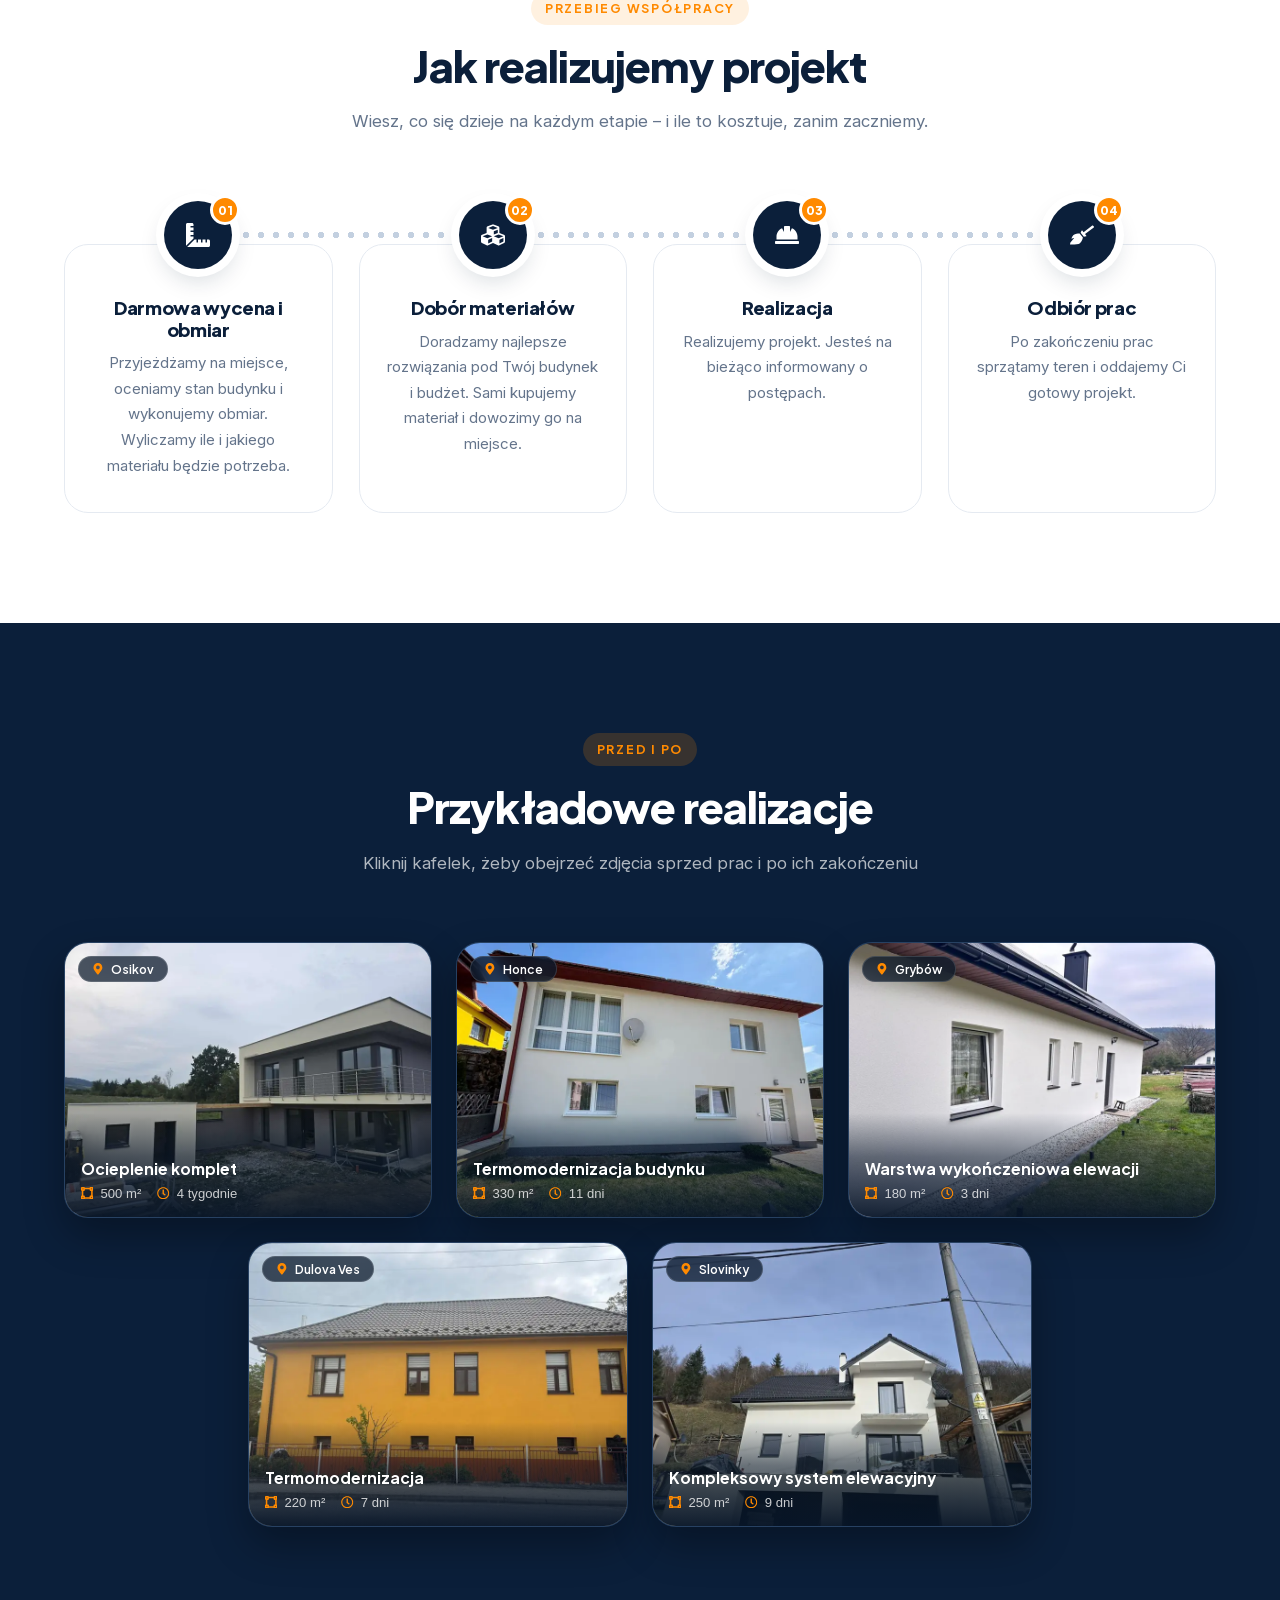
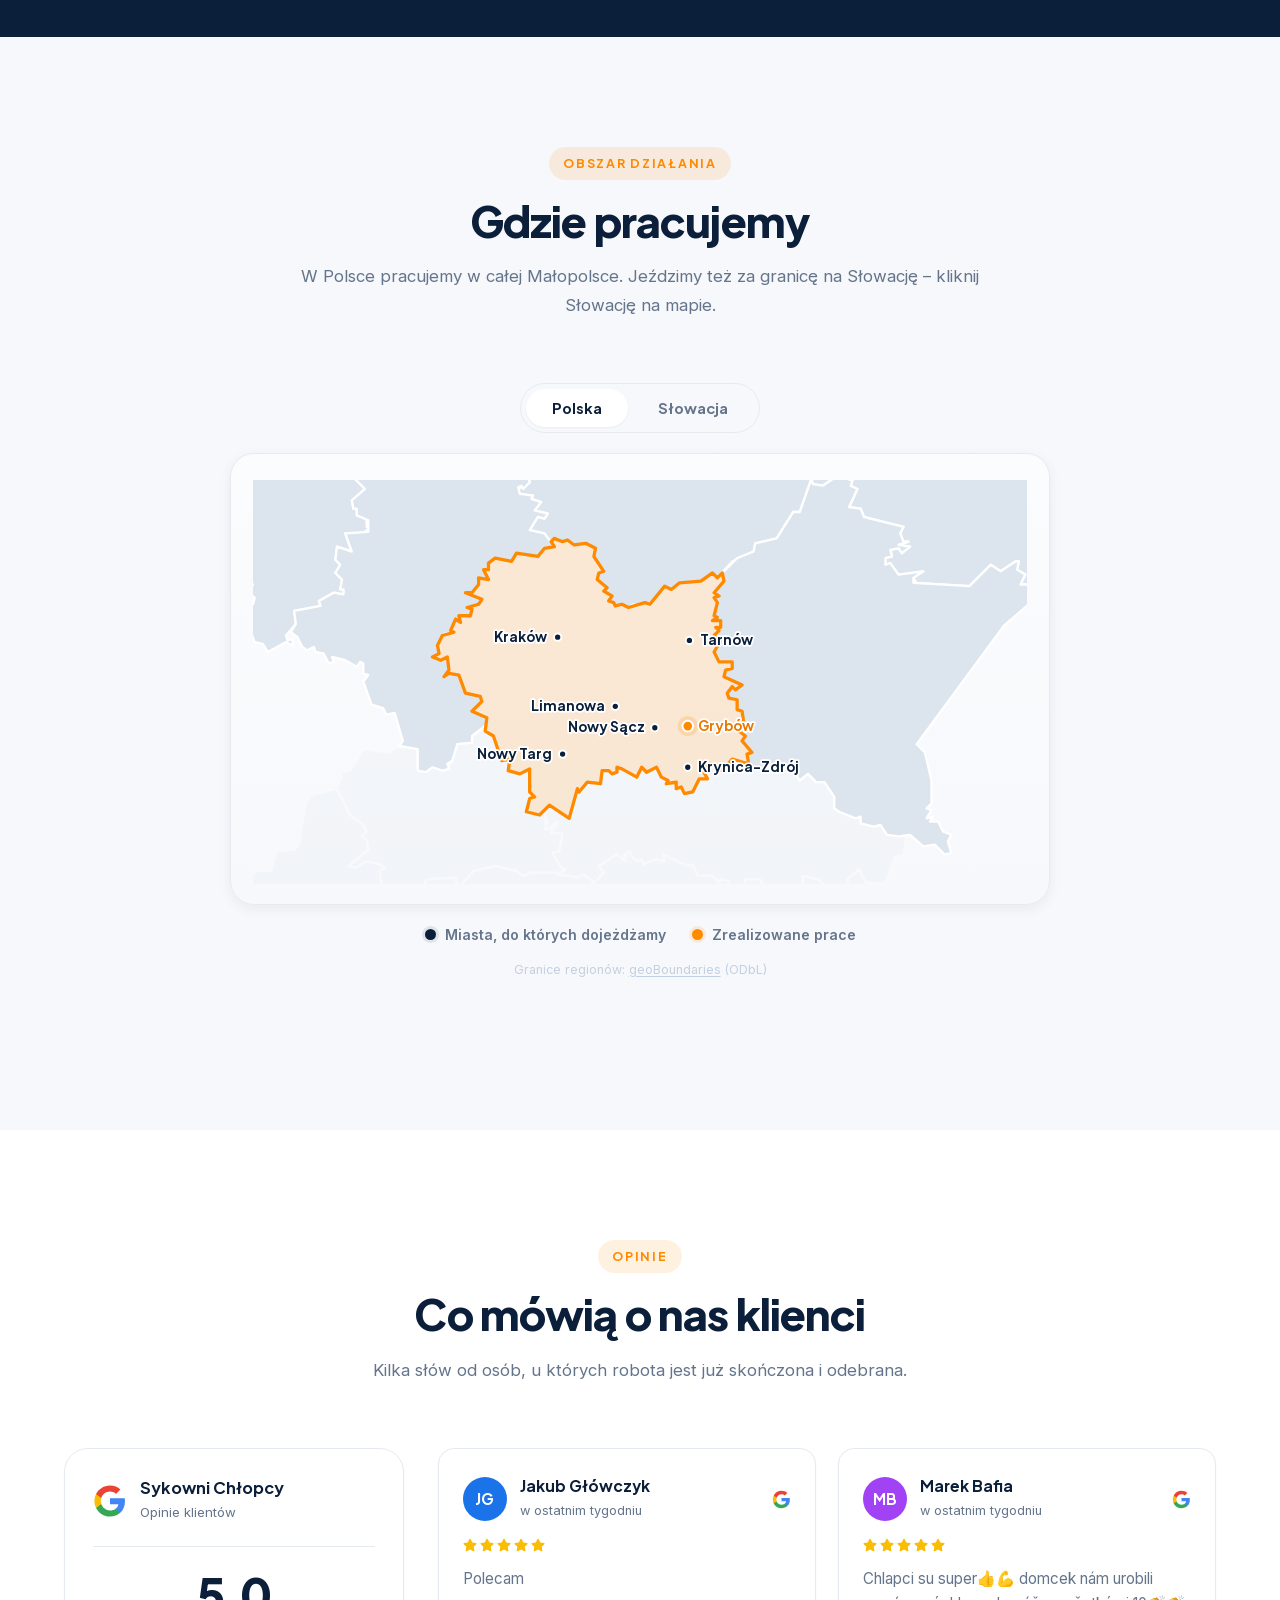
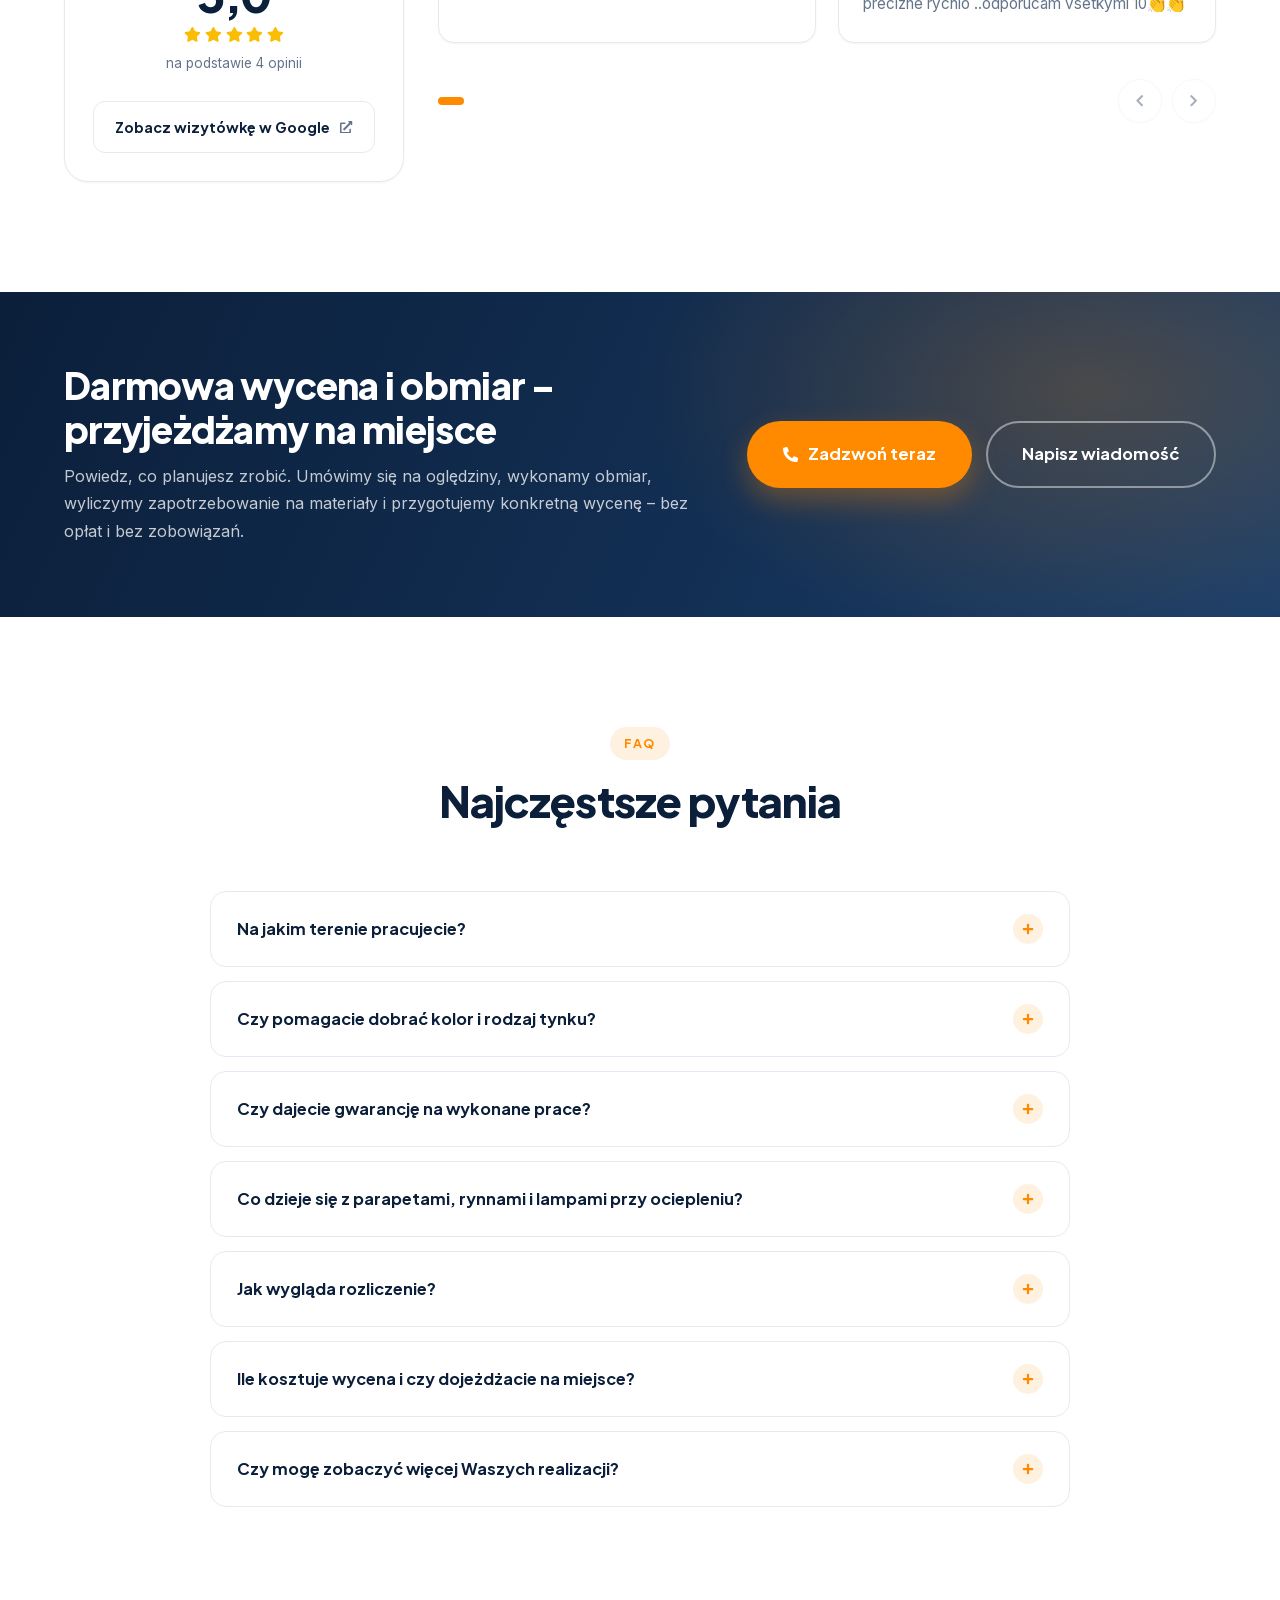
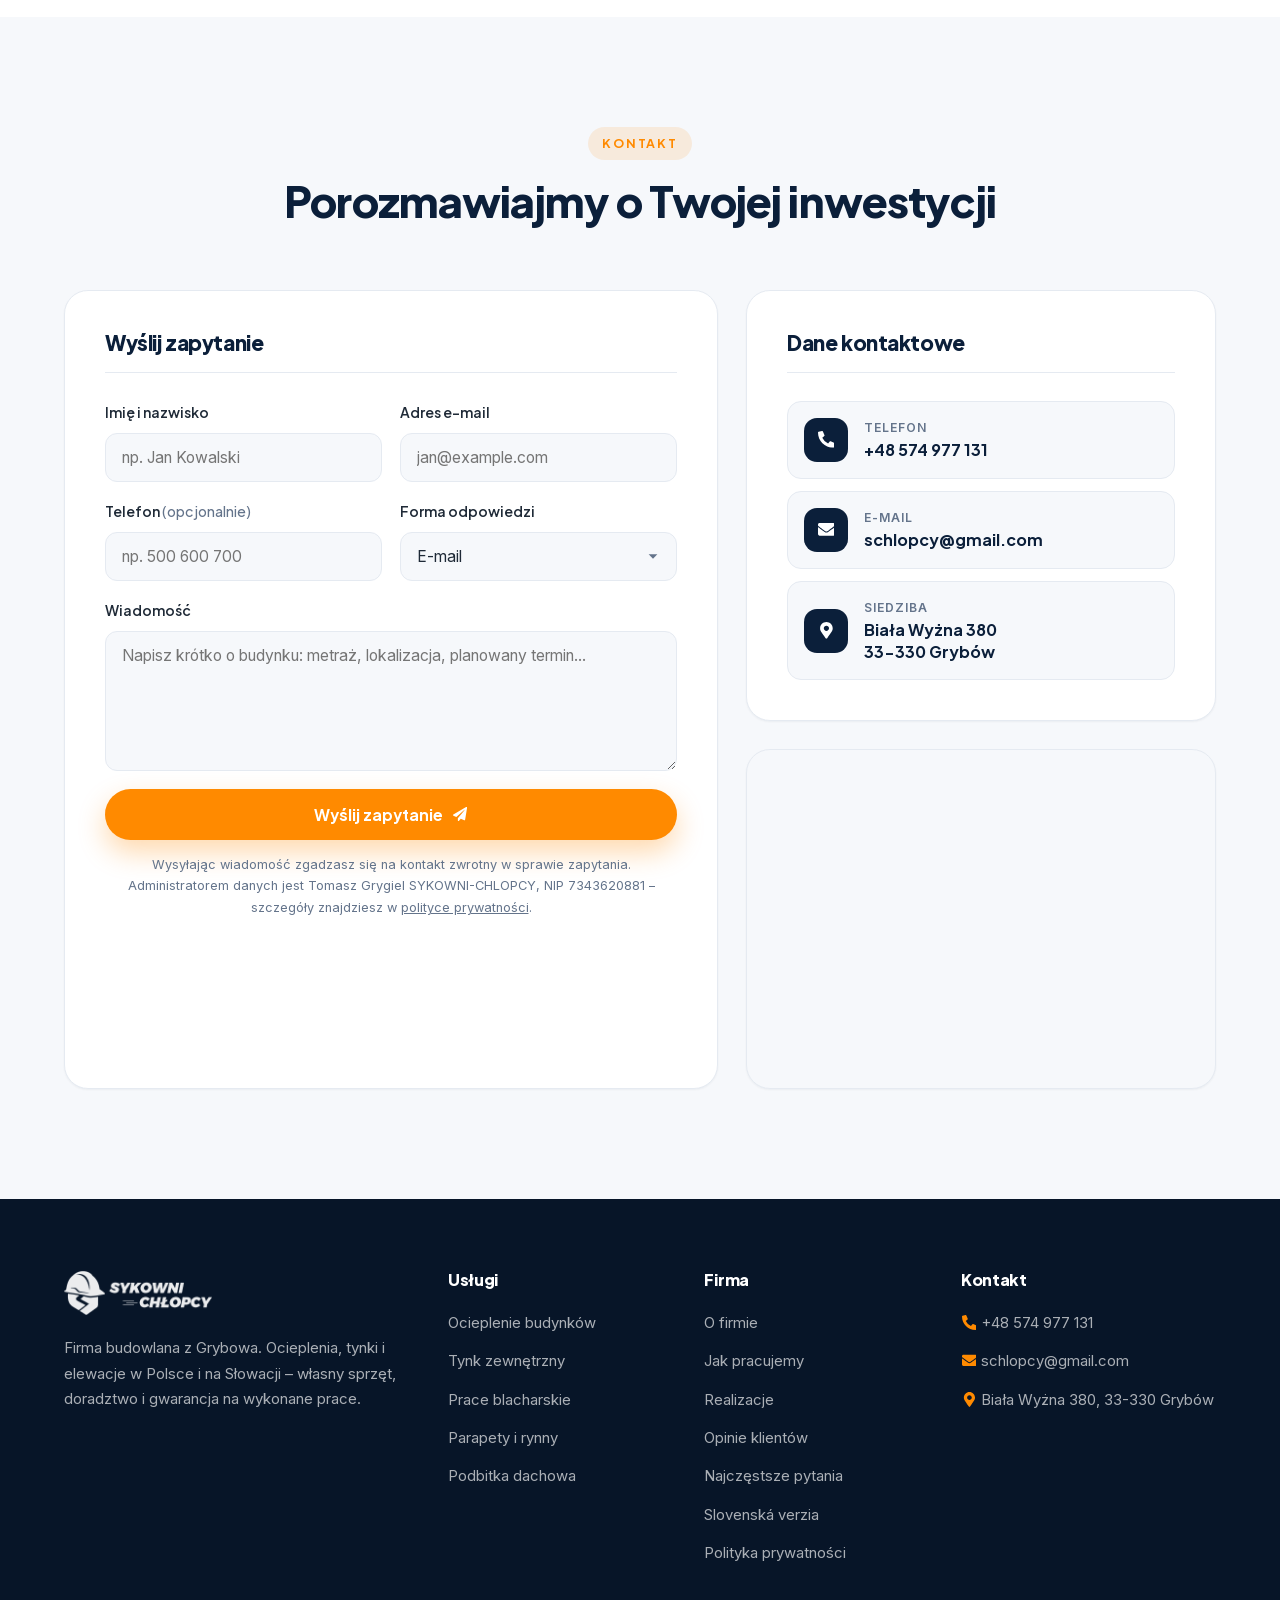
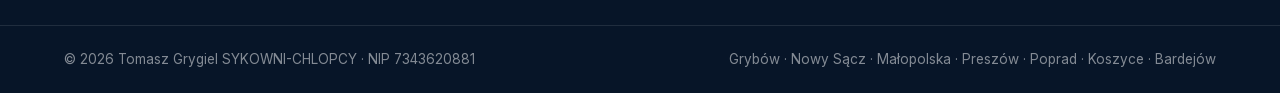
==== commit cbc1f2fc: "update" ====
--- a/index.html
+++ b/index.html
@@ -44,8 +44,8 @@
 
   <!-- klasa .js włącza animacje wjazdu; bez skryptów treść zostaje widoczna -->
   <script>document.documentElement.classList.add('js');</script>
-  <link rel="stylesheet" href="style.css?v=54" />
-  <script src="script.js?v=54" defer></script>
+  <link rel="stylesheet" href="style.css?v=72" />
+  <script src="script.js?v=72" defer></script>
 
   <script type="application/ld+json">
   {
@@ -210,8 +210,9 @@
     <ul class="nav-center nav-links" id="nav-links">
       <li><a href="#about">O firmie</a></li>
       <li><a href="#services">Usługi</a></li>
-      <li><a href="#process">Jak pracujemy</a></li>
+      <li class="js-process-link"><a href="#process">Jak pracujemy</a></li>
       <li><a href="#gallery">Realizacje</a></li>
+      <li><a href="#area">Gdzie pracujemy</a></li>
       <li class="js-reviews-link" hidden><a href="#reviews">Opinie</a></li>
       <li><a href="#faq">FAQ</a></li>
       <li><a href="#contact-section">Kontakt</a></li>
@@ -335,7 +336,7 @@
 
         <div class="about-actions">
           <a href="#gallery" class="btn btn-primary">Zobacz nasze realizacje</a>
-          <a href="#process" class="btn btn-link">Jak wygląda współpraca <i class="ico ico-arrow" aria-hidden="true"><svg><use href="#i-arrow-right"></use></svg></i></a>
+          <a href="#process" class="btn btn-link js-process-link">Jak wygląda współpraca <i class="ico ico-arrow" aria-hidden="true"><svg><use href="#i-arrow-right"></use></svg></i></a>
         </div>
       </div>
     </div>
@@ -399,7 +400,7 @@
 <section id="process" aria-labelledby="process-title">
   <div class="wrap section-container">
     <header class="section-head" data-reveal>
-      <span class="section-tag">Jak pracujemy</span>
+      <span class="section-tag">Przebieg współpracy</span>
       <h2 id="process-title">Jak realizujemy projekt</h2>
       <p class="section-sub">Wiesz, co się dzieje na każdym etapie – i ile to kosztuje, zanim zaczniemy.</p>
     </header>
@@ -444,7 +445,7 @@
 <section id="gallery" class="bg-dark" aria-labelledby="gallery-title">
   <div class="wrap section-container">
     <header class="section-head section-head-light section-head-wide" data-reveal>
-      <span class="section-tag">Realizacje</span>
+      <span class="section-tag">Przed i po</span>
       <h2 id="gallery-title">Przykładowe realizacje</h2>
       <p class="section-sub">Kliknij kafelek, żeby obejrzeć zdjęcia sprzed prac i po ich zakończeniu</p>
     </header>
@@ -641,6 +642,151 @@
   </div>
 </section>
 
+
+
+
+
+
+
+
+
+
+
+
+
+
+
+<!-- OBSZAR DZIALANIA -->
+<section id="area" class="bg-light" aria-labelledby="area-title">
+  <div class="wrap section-container">
+    <header class="section-head" data-reveal>
+      <span class="section-tag">Obszar działania</span>
+      <h2 id="area-title">Gdzie pracujemy</h2>
+      <p class="section-sub">W Polsce pracujemy w całej Małopolsce. Jeździmy też za granicę na Słowację – kliknij Słowację na mapie.</p>
+    </header>
+  <figure class="area-map" data-view="pl" data-home="pl" data-reveal>
+    <div class="map-switch" role="group" aria-label="Przełącz widok mapy między Polską a Słowacją">
+      <button type="button" class="map-switch-btn" data-view-btn="pl" aria-pressed="true">Polska</button>
+      <button type="button" class="map-switch-btn" data-view-btn="sk" aria-pressed="false">Słowacja</button>
+    </div>
+
+    <div class="area-map-canvas">
+      <svg viewBox="0 0 760 396" role="img" aria-labelledby="mapTitle mapDesc">
+        <title id="mapTitle">Mapa obszaru działania – Polska i Słowacja</title>
+        <desc id="mapDesc">Przełączana mapa. W widoku polskim zaznaczone jest województwo małopolskie z miastami Kraków, Tarnów, Nowy Sącz i Grybów. W widoku słowackim zaznaczone są kraj preszowski i koszycki z miastami Preszów, Bardejów, Poprad i Koszyce.</desc>
+        <g class="map-stage">
+          <g class="map-regions">
+        <g class="map-country" data-country="sk">
+            <path class="map-region r-sk-BA" d="M103 312L95 323L94 336L100 339L100 344L104 347L105 358L112 362L115 367L113 376L121 379L128 379L137 368L133 367L133 364L139 364L140 358L141 361L146 361L151 355L149 354L150 351L146 350L150 345L145 340L147 335L143 333L140 325L134 323L132 321L137 316L130 312L135 309L138 300L134 297L127 308L118 311L112 309Z" />
+            <path class="map-region r-sk-TT" d="M128 379L135 381L145 395L151 397L154 403L158 403L166 411L168 405L173 403L174 396L181 391L180 376L177 370L174 371L175 367L170 361L174 361L176 359L174 356L175 355L177 357L180 354L177 349L179 345L176 342L187 321L177 314L181 305L186 306L189 304L186 301L178 300L177 298L173 299L165 294L161 296L159 295L159 298L151 301L146 291L148 287L146 284L142 280L137 282L140 277L124 269L117 275L105 295L102 304L103 312L112 309L118 311L127 308L134 297L137 298L138 303L130 312L137 316L132 321L134 323L140 325L143 333L147 335L145 340L150 345L146 350L150 351L149 354L151 355L146 361L141 361L140 358L139 364L133 364L133 367L137 368Z" />
+            <path class="map-region r-sk-TN" d="M188 302L192 299L189 291L199 292L204 299L211 303L208 307L209 310L212 310L216 317L220 319L231 308L239 307L244 299L249 301L252 292L258 287L254 277L248 273L247 263L250 261L247 259L238 257L233 261L228 260L240 250L239 244L236 242L239 239L237 235L229 229L221 213L205 217L202 222L198 246L195 250L184 251L181 263L172 263L165 271L160 272L151 277L145 273L137 282L142 280L146 284L148 287L146 291L151 301L159 298L159 295L161 296L165 294L173 299L176 297L178 300Z" />
+            <path class="map-region r-sk-NR" d="M166 411L172 413L193 411L214 414L228 410L243 411L251 404L260 403L253 396L254 386L252 383L257 381L260 373L272 373L278 363L279 355L269 357L267 360L259 358L257 359L256 356L259 354L257 349L260 341L252 327L246 335L237 336L234 341L233 338L238 332L233 323L234 316L230 317L233 313L230 311L220 319L216 317L214 312L208 307L211 303L204 299L199 292L190 290L191 301L186 306L181 305L177 314L187 321L176 342L179 345L177 349L180 354L177 357L175 355L174 356L176 359L174 361L170 361L175 367L174 371L177 370L180 374L181 391L174 396L173 403L168 405Z" />
+            <path class="map-region r-sk-ZA" d="M258 286L263 283L266 286L273 285L272 273L276 268L293 267L294 272L297 271L304 263L317 260L330 263L334 266L340 264L356 265L360 262L358 262L352 252L356 251L357 246L358 240L351 238L355 233L348 238L347 228L336 227L338 219L341 218L338 215L338 201L332 204L325 202L326 195L321 196L316 181L312 179L311 176L303 181L303 185L294 186L288 201L279 200L271 203L270 190L268 188L257 188L252 191L237 189L229 202L223 203L224 207L221 211L217 213L221 213L229 229L237 235L239 239L236 242L239 244L240 250L228 260L233 261L238 257L247 259L250 261L247 263L248 273L254 277Z" />
+            <path class="map-region r-sk-BB" d="M230 311L233 313L230 317L234 316L233 323L237 329L237 335L233 338L234 341L237 336L246 335L252 327L260 341L257 349L259 354L256 356L257 359L259 358L267 360L268 358L277 354L278 363L274 369L277 373L284 371L293 373L298 369L306 370L309 367L311 369L316 354L325 348L330 354L334 353L339 355L338 361L343 357L348 361L347 364L350 363L353 359L361 357L366 352L366 348L372 348L375 345L379 347L382 345L389 334L390 327L394 323L393 320L388 322L381 319L385 304L380 303L380 297L370 288L372 276L377 269L370 265L368 267L353 264L339 264L334 266L330 263L317 260L304 263L297 271L294 272L293 267L276 268L272 273L273 285L266 286L263 283L261 283L256 291L252 292L249 301L244 299L239 307L231 308Z" />
+            <path class="map-region r-sk-PO" d="M355 265L368 267L370 265L378 270L383 263L380 260L391 253L396 257L395 255L397 254L395 253L399 251L399 253L403 257L406 256L407 259L414 256L420 257L419 253L434 260L437 259L440 266L449 266L453 270L454 268L459 269L458 275L461 277L464 277L464 274L468 274L469 268L478 268L483 279L496 283L504 280L504 266L513 268L520 274L531 273L531 268L538 262L542 270L552 271L555 268L560 254L565 253L567 242L555 241L551 235L547 236L539 234L539 230L536 231L526 227L523 225L523 218L517 209L512 209L507 204L502 208L497 201L492 201L490 197L474 201L461 195L454 203L448 198L442 200L446 207L441 207L437 215L432 216L430 212L427 213L427 209L421 210L422 208L418 206L416 201L409 203L406 200L403 206L391 200L391 203L388 204L386 202L382 202L381 210L373 209L368 215L367 213L362 231L354 224L347 224L346 227L349 233L347 237L348 238L355 233L351 240L358 240L356 251L352 252L358 262L360 262Z" />
+            <path class="map-region r-sk-KE" d="M394 321L397 318L397 312L414 308L425 306L427 310L431 309L434 314L443 313L448 318L456 312L463 314L464 309L472 309L474 306L480 310L483 316L489 316L493 330L498 336L506 338L507 334L515 334L522 330L528 333L532 332L534 308L536 303L548 293L549 283L552 279L552 271L542 270L538 262L531 268L531 273L520 274L513 268L504 266L504 280L494 283L483 279L478 268L469 268L468 274L464 274L464 277L461 277L458 275L459 269L454 268L453 270L449 266L440 266L437 259L434 260L419 253L420 257L414 256L407 259L406 256L403 257L399 253L399 251L395 253L397 254L395 255L396 257L391 253L380 260L383 264L372 276L372 282L370 286L380 297L380 303L385 304L381 319L383 322Z" />
+        </g>
+        <g class="map-country" data-country="pl">
+            <path class="map-region r-pl-LD" d="M277 -169L275 -161L281 -160L281 -157L278 -156L280 -153L272 -154L266 -152L265 -143L268 -142L266 -137L249 -135L249 -123L253 -118L248 -110L247 -104L239 -107L233 -106L232 -108L229 -108L229 -104L226 -105L227 -101L224 -100L226 -97L223 -95L224 -89L220 -86L222 -82L219 -79L219 -76L221 -75L220 -68L222 -60L219 -60L217 -53L208 -58L206 -56L207 -54L206 -49L202 -50L201 -46L196 -44L199 -39L199 -34L204 -34L204 -20L228 -15L230 -11L233 -18L235 -18L238 -10L245 -7L261 -10L264 -8L266 -13L274 -8L277 -3L280 -4L283 0L285 -1L289 2L294 0L293 -5L299 -6L300 -2L302 1L305 0L308 4L312 14L320 12L323 16L327 16L328 19L333 20L338 12L342 10L341 4L345 -6L350 -3L352 1L357 5L358 3L360 -7L354 -9L354 -17L357 -21L355 -23L356 -25L374 -25L377 -28L375 -33L387 -31L385 -39L391 -42L390 -46L392 -52L395 -52L396 -56L399 -59L398 -65L393 -64L394 -71L391 -73L388 -84L394 -88L398 -84L405 -83L409 -86L410 -92L403 -95L403 -103L401 -104L406 -105L402 -112L396 -113L392 -120L389 -118L387 -119L382 -116L380 -116L381 -118L375 -118L375 -120L380 -123L372 -130L376 -134L377 -139L372 -141L368 -146L363 -146L360 -151L362 -156L352 -161L350 -165L346 -166L343 -161L340 -163L333 -159L330 -162L326 -159L323 -163L315 -165L310 -171L299 -171L299 -173L297 -174L298 -176L296 -177L290 -173L291 -170L289 -172Z" />
+            <path class="map-region r-pl-DS" d="M-60 -46L-55 -37L-55 -31L-61 -6L-72 16L-58 17L-59 10L-56 4L-60 1L-59 -1L-53 -3L-47 1L-44 -3L-43 2L-38 0L-35 3L-35 14L-27 21L-27 28L-22 24L0 33L10 31L13 41L24 40L27 47L24 49L27 51L33 43L40 47L44 42L53 43L62 53L58 55L58 60L55 63L51 63L41 72L48 80L55 79L56 85L60 86L71 99L73 109L83 114L95 100L97 102L105 96L107 99L110 98L108 89L103 87L100 77L96 75L104 65L112 68L113 58L117 50L128 48L127 40L129 39L126 36L132 33L128 29L130 27L136 27L134 23L136 22L135 19L140 16L137 13L138 9L143 11L143 4L149 4L148 1L152 1L150 -1L150 -7L155 -10L152 -20L158 -24L163 -20L173 -24L169 -31L171 -40L166 -46L170 -52L167 -54L165 -51L160 -54L154 -51L152 -53L150 -64L155 -67L155 -72L149 -78L135 -82L129 -81L125 -80L124 -72L116 -73L113 -72L112 -69L104 -69L98 -74L93 -72L90 -75L88 -80L90 -81L78 -84L81 -89L78 -91L78 -94L73 -95L69 -99L62 -100L56 -97L55 -91L47 -87L47 -84L43 -91L38 -90L39 -97L36 -96L28 -99L27 -102L23 -102L22 -99L25 -98L22 -97L23 -94L14 -91L14 -87L11 -85L13 -82L11 -81L10 -73L0 -71L1 -66L-8 -56L-9 -59L-18 -67L-18 -65L-25 -67L-28 -63L-26 -60L-30 -60L-30 -52L-42 -59L-51 -54L-52 -50L-56 -50L-57 -46Z" />
+            <path class="map-region r-pl-OP" d="M204 -22L199 -19L196 -21L193 -17L181 -13L174 -17L178 -22L176 -25L163 -20L158 -24L152 -20L155 -10L150 -7L150 -1L152 1L148 1L149 4L143 4L143 11L138 9L137 13L140 16L135 19L136 22L134 23L136 27L130 27L128 29L132 33L126 36L129 39L127 40L128 48L117 50L113 58L112 68L104 65L100 70L105 74L117 75L119 78L124 78L124 81L131 86L136 85L136 93L139 91L144 95L148 92L158 93L164 89L164 85L167 86L170 89L167 94L171 97L170 101L156 106L161 113L167 113L171 124L176 125L179 130L190 124L194 126L194 122L191 123L190 120L196 113L195 105L211 102L210 99L219 94L225 95L225 92L223 92L224 86L220 82L223 77L220 74L221 66L230 69L226 58L236 58L241 55L239 54L239 49L233 47L233 43L231 43L230 38L238 31L232 25L236 24L236 21L241 18L244 11L241 6L245 4L244 -1L247 -2L246 -7L238 -10L235 -18L233 -18L230 -11L228 -15Z" />
+            <path class="map-region r-pl-SW" d="M509 25L505 8L504 -3L506 -6L504 -9L501 -5L496 -5L494 -10L483 -6L480 -8L481 -5L476 -2L469 -5L467 -11L450 -10L451 -16L445 -20L448 -24L444 -27L443 -20L438 -18L431 -25L428 -20L423 -23L422 -18L415 -22L412 -19L412 -26L405 -31L400 -29L399 -35L396 -38L397 -42L391 -43L385 -39L387 -34L386 -30L383 -33L381 -31L375 -33L377 -28L374 -25L355 -24L357 -21L354 -17L354 -9L360 -7L358 3L357 5L352 1L350 -3L345 -6L341 4L342 10L334 17L341 23L340 25L337 23L338 27L331 31L332 34L340 35L339 37L345 39L341 44L349 46L347 49L343 48L338 56L347 58L350 63L354 61L358 63L361 62L365 65L372 64L378 67L377 72L383 81L380 82L379 86L385 91L383 93L388 96L386 99L389 100L390 102L394 101L398 103L401 101L402 103L408 100L411 101L420 90L424 92L429 88L442 87L449 82L452 85L461 75L474 69L475 64L488 61L498 45L502 45Z" />
+            <path class="map-region r-pl-LU" d="M648 95L660 85L663 78L685 74L689 70L694 46L691 41L692 35L687 35L688 30L684 29L682 26L685 21L694 21L698 17L690 14L683 6L682 1L679 -1L680 -2L678 -9L674 -13L675 -19L664 -27L660 -37L656 -37L656 -42L661 -53L660 -56L657 -57L658 -61L654 -63L654 -67L650 -68L647 -82L649 -89L647 -92L656 -101L653 -106L656 -113L654 -116L656 -118L655 -120L660 -126L657 -136L654 -140L648 -141L643 -146L644 -149L638 -149L636 -152L620 -155L620 -162L614 -163L606 -154L609 -148L601 -149L602 -147L598 -144L600 -141L594 -140L595 -135L589 -137L585 -135L578 -142L574 -138L575 -131L572 -129L562 -136L556 -129L549 -126L547 -131L545 -131L541 -127L533 -130L530 -127L523 -129L511 -123L509 -120L513 -112L508 -107L514 -106L517 -101L507 -94L512 -89L506 -82L502 -82L500 -78L491 -84L489 -78L495 -72L506 -71L510 -60L507 -53L504 -54L501 -51L507 -48L508 -45L506 -38L503 -37L509 -35L505 -32L503 -23L506 -6L504 -3L505 8L510 28L516 29L525 23L534 26L533 29L537 31L532 42L539 43L541 48L565 54L563 58L565 63L568 63L562 65L569 66L564 70L562 67L557 68L558 72L554 73L554 77L557 76L562 83L577 81L571 85L573 88L605 90L618 77L624 81L633 75L635 75L634 80L639 83L636 89L646 89L645 94Z" />
+            <path class="map-region r-pl-SL" d="M246 -7L247 -2L244 -1L245 4L241 6L244 11L241 18L236 21L236 24L232 25L238 31L230 38L231 43L233 43L233 47L240 50L240 57L226 58L230 69L221 66L220 74L223 77L220 82L224 86L223 92L225 92L225 95L219 94L210 99L211 102L195 105L196 113L193 118L197 121L200 127L203 129L207 127L208 130L213 131L216 137L219 136L218 133L226 135L233 139L235 136L237 137L237 143L240 144L237 148L242 162L249 164L251 168L256 167L261 184L259 187L270 189L270 202L275 203L279 200L285 202L289 201L288 198L291 196L294 186L303 185L303 181L312 174L311 168L303 166L309 160L307 156L299 155L295 144L289 143L286 145L289 141L288 133L284 135L279 133L283 131L284 122L286 119L292 118L290 117L293 110L296 112L295 108L302 108L303 104L300 103L307 101L309 98L299 94L303 94L307 89L307 85L313 86L310 80L313 80L315 74L327 75L330 70L343 72L347 67L353 66L347 58L338 56L343 48L347 49L349 46L341 44L345 39L339 37L340 35L332 34L331 30L333 29L334 31L338 27L337 23L341 25L339 19L334 17L333 20L329 20L320 12L312 14L308 4L305 0L302 1L300 -2L299 -6L293 -5L294 0L289 2L285 -1L283 0L280 -4L277 -3L274 -8L266 -13L264 -8L261 -10Z" />
+            <path class="map-region r-pl-PK" d="M455 82L456 87L450 94L453 96L450 97L452 100L450 108L452 109L449 111L454 111L454 115L451 115L453 117L450 120L454 123L450 130L453 136L461 136L461 140L457 141L456 145L467 150L463 153L461 151L458 155L459 158L464 159L464 165L467 166L468 173L465 178L469 181L467 184L473 191L470 192L471 199L477 201L490 197L492 201L497 201L502 208L507 204L512 209L517 209L523 218L523 225L526 227L536 231L539 230L539 234L547 236L551 235L555 241L562 242L569 241L577 248L584 247L590 253L594 252L592 245L594 241L589 239L586 233L581 233L583 230L579 231L582 226L579 225L582 222L582 208L578 191L573 186L626 114L648 95L645 94L646 89L636 89L639 83L634 80L635 75L633 75L624 81L618 77L605 90L571 88L571 85L577 81L562 83L557 76L554 77L554 73L558 72L557 68L562 67L564 70L569 66L562 65L568 63L565 63L563 58L565 54L541 48L539 43L532 42L537 31L533 29L534 26L525 23L516 29L510 28L509 25L502 45L498 45L488 61L475 64L474 69L464 73Z" />
+            <path class="map-region r-pl-MA" d="M455 82L452 85L449 82L442 87L429 88L424 92L420 90L411 101L408 100L398 103L394 101L390 102L389 100L386 99L388 96L383 93L385 91L379 86L380 82L383 81L377 72L378 67L372 64L365 65L361 62L358 63L353 61L351 63L353 66L347 67L343 72L330 70L327 75L317 73L313 76L313 80L310 80L313 86L307 85L307 89L303 94L299 94L309 98L307 101L300 103L303 104L302 108L295 108L296 112L293 110L290 117L292 118L285 120L282 126L283 131L279 133L284 135L288 133L289 141L286 145L289 143L295 144L299 155L308 157L309 160L303 166L312 170L311 178L316 181L321 196L326 195L325 202L332 204L338 201L338 215L341 218L338 219L336 227L344 229L350 223L362 231L367 213L368 215L373 209L381 210L382 202L386 202L388 204L391 203L391 200L394 201L403 206L406 200L409 203L415 200L418 206L422 208L421 210L427 209L427 213L430 212L432 216L437 215L441 207L446 207L442 200L448 198L455 202L461 195L471 198L470 192L473 191L467 184L469 181L465 178L468 173L467 166L464 165L464 159L459 158L458 155L461 151L463 153L467 150L456 145L457 141L461 140L461 136L453 136L450 130L454 123L450 120L453 117L451 115L454 115L454 111L449 111L452 109L450 108L452 100L450 97L453 96L450 94L456 87Z" />
+        </g>
+          </g>
+          <g class="map-pins-wrap">
+            <g class="map-layer" data-for="pl">
+          <g class="map-pin" data-city="Kraków">
+            <circle class="map-dot" cx="355" cy="121" r="2.23" />
+            <text class="map-label" x="348.82" y="123.78" text-anchor="end">Kraków</text>
+          </g>
+          <g class="map-pin" data-city="Tarnów">
+            <circle class="map-dot" cx="435" cy="123" r="2.23" />
+            <text class="map-label" x="441.18" y="125.78" text-anchor="start">Tarnów</text>
+          </g>
+          <g class="map-pin" data-city="Limanowa">
+            <circle class="map-dot" cx="390" cy="163" r="2.23" />
+            <text class="map-label" x="383.82" y="165.78" text-anchor="end">Limanowa</text>
+          </g>
+          <g class="map-pin" data-city="Nowy Sącz">
+            <circle class="map-dot" cx="414" cy="176" r="2.23" />
+            <text class="map-label" x="407.82" y="178.78" text-anchor="end">Nowy Sącz</text>
+          </g>
+          <g class="map-pin is-project" data-city="Grybów">
+            <circle class="map-halo" cx="434" cy="175" r="6.18" />
+            <circle class="map-dot" cx="434" cy="175" r="3.22" />
+            <text class="map-label" x="440.18" y="177.78" text-anchor="start">Grybów</text>
+          </g>
+          <g class="map-pin" data-city="Nowy Targ">
+            <circle class="map-dot" cx="358" cy="192" r="2.23" />
+            <text class="map-label" x="351.82" y="194.78" text-anchor="end">Nowy Targ</text>
+          </g>
+          <g class="map-pin" data-city="Krynica-Zdrój">
+            <circle class="map-dot" cx="434" cy="200" r="2.23" />
+            <text class="map-label" x="440.18" y="202.78" text-anchor="start">Krynica-Zdrój</text>
+          </g>
+            </g>
+            <g class="map-layer" data-for="sk">
+          <g class="map-pin" data-city="Poprad">
+            <circle class="map-dot" cx="380" cy="246" r="2.43" />
+            <text class="map-label" x="373.26" y="249.03" text-anchor="end">Poprad</text>
+          </g>
+          <g class="map-pin is-project" data-city="Spišská Nová Ves">
+            <circle class="map-halo" cx="402" cy="261" r="6.74" />
+            <circle class="map-dot" cx="402" cy="261" r="3.5" />
+            <text class="map-label" x="395.26" y="264.03" text-anchor="end">Spišská Nová Ves</text>
+          </g>
+          <g class="map-pin is-project" data-city="Bardejov">
+            <circle class="map-halo" cx="461" cy="216" r="6.74" />
+            <circle class="map-dot" cx="461" cy="216" r="3.5" />
+            <text class="map-label" x="454.26" y="219.03" text-anchor="end">Bardejov</text>
+          </g>
+          <g class="map-pin" data-city="Svidník">
+            <circle class="map-dot" cx="485" cy="214" r="2.43" />
+            <text class="map-label" x="491.74" y="217.03" text-anchor="start">Svidník</text>
+          </g>
+          <g class="map-pin is-project" data-city="Prešov">
+            <circle class="map-halo" cx="458" cy="253" r="6.74" />
+            <circle class="map-dot" cx="458" cy="253" r="3.5" />
+            <text class="map-label" x="464.74" y="256.03" text-anchor="start">Prešov</text>
+          </g>
+          <g class="map-pin" data-city="Humenné">
+            <circle class="map-dot" cx="512" cy="262" r="2.43" />
+            <text class="map-label" x="518.74" y="265.03" text-anchor="start">Humenné</text>
+          </g>
+          <g class="map-pin is-project" data-city="Rožňava">
+            <circle class="map-halo" cx="399" cy="296" r="6.74" />
+            <circle class="map-dot" cx="399" cy="296" r="3.5" />
+            <text class="map-label" x="392.26" y="299.03" text-anchor="end">Rožňava</text>
+          </g>
+          <g class="map-pin" data-city="Košice">
+            <circle class="map-dot" cx="458" cy="289" r="2.43" />
+            <text class="map-label" x="464.74" y="292.03" text-anchor="start">Košice</text>
+          </g>
+          <g class="map-pin" data-city="Michalovce">
+            <circle class="map-dot" cx="514" cy="285" r="2.43" />
+            <text class="map-label" x="520.74" y="288.03" text-anchor="start">Michalovce</text>
+          </g>
+            </g>
+          </g>
+        </g>
+      </svg>
+    </div>
+
+    <ul class="map-legend">
+      <li><span class="lg-dot"></span>Miasta, do których dojeżdżamy</li>
+      <li><span class="lg-dot is-project"></span>Zrealizowane prace</li>
+    </ul>
+
+    <figcaption class="map-note">
+      Granice regionów: <a href="https://www.geoboundaries.org/" target="_blank" rel="noopener">geoBoundaries</a> (ODbL)
+    </figcaption>
+  </figure>
+  </div>
+</section>
 <!-- =====================================================================
      OPINIE
 
@@ -884,7 +1030,7 @@
       <h4>Firma</h4>
       <ul>
         <li><a href="#about">O firmie</a></li>
-        <li><a href="#process">Jak pracujemy</a></li>
+        <li class="js-process-link"><a href="#process">Jak pracujemy</a></li>
         <li><a href="#gallery">Realizacje</a></li>
         <li class="js-reviews-link" hidden><a href="#reviews">Opinie klientów</a></li>
         <li><a href="#faq">Najczęstsze pytania</a></li>
--- a/style.css
+++ b/style.css
@@ -923,6 +923,9 @@
 /* ================= FOOTER ================= */
 .footer { background: var(--navy-900); color: rgba(255, 255, 255, 0.66); padding-top: 72px; }
 .footer-grid { display: grid; grid-template-columns: 1.6fr 1fr 1fr 1.2fr; gap: 44px; padding-bottom: 56px; }
+/* wariant z dołożoną kolumną regionów – używa go tylko sykowni-chlopcy.sk;
+   węższy odstęp, żeby piąta kolumna nie ścisnęła danych kontaktowych */
+.footer-grid-5 { grid-template-columns: 1.45fr 1fr 1fr 1fr 1.15fr; gap: 32px; }
 /* height + width:auto trzyma proporcje logotypu; przy samym max-height
    przeglądarka bierze szerokość z atrybutu width i rozciąga znak */
 .footer-logo { height: 44px; width: auto; margin-bottom: 20px; filter: brightness(0) invert(1); opacity: 0.92; }
@@ -1448,6 +1451,322 @@
   [data-reveal] { opacity: 1 !important; transform: none !important; }
 }
 
+/* ================= PODSTRONY LOKALNE =================
+   Strony pod konkretny region (np. zatepľovanie Prešov) i stronę
+   programu dotacyjnego. Korzystają z tych samych komponentów co strona
+   główna – poniżej tylko to, czego na stronie głównej nie ma:
+   okruszki, węższy nagłówek strony i blok „realizacja w okolicy". */
+
+.page-head {
+  position: relative;
+  padding-top: calc(var(--nav-h) + 54px);
+  padding-bottom: 54px;
+  background: var(--bg-light);
+  border-bottom: 1px solid var(--border);
+}
+.page-head h1 {
+  font-size: clamp(1.85rem, 2.5vw + 0.7rem, 2.7rem);
+  margin: 14px 0 16px;
+  max-width: 18ch;
+}
+.page-head .page-lead {
+  color: var(--text-muted);
+  font-size: 1.06rem;
+  max-width: 60ch;
+  margin-bottom: 28px;
+}
+.page-head-actions { display: flex; flex-wrap: wrap; gap: 14px; }
+.page-head-actions .btn { text-decoration: none; }
+
+/* okruszki: pomagają odwiedzającemu i domykają dane strukturalne */
+.crumbs { font-size: 0.85rem; color: var(--text-muted); }
+.crumbs ol { display: flex; flex-wrap: wrap; align-items: center; gap: 8px; list-style: none; margin: 0; padding: 0; }
+.crumbs li { display: flex; align-items: center; gap: 8px; }
+.crumbs li + li::before { content: '›'; color: var(--dot); font-weight: 700; }
+.crumbs a { color: var(--text-muted); text-decoration: none; font-weight: 600; }
+.crumbs a:hover { color: var(--accent); }
+.crumbs [aria-current] { color: var(--text); font-weight: 600; }
+
+/* pas z liczbami konkretnej budowy – pod zdjęciem przed/po */
+/* Kolumny muszą być równe: bloki realizacji układają się naprzemiennie
+   (raz zdjęcie z lewej, raz z prawej), więc przy nierównych ścieżkach
+   drugie zdjęcie wychodziło węższe od pierwszego. */
+.local-proof { display: grid; grid-template-columns: 1fr 1fr; gap: 44px; align-items: center; }
+/* drugi i kolejny blok odsuwamy i oddzielamy linią – inaczej zlewają się w jeden */
+.local-proof + .local-proof { margin-top: 56px; padding-top: 56px; border-top: 1px solid var(--border); }
+.local-proof-media { border-radius: var(--radius-lg); overflow: hidden; box-shadow: var(--shadow-md); }
+.local-proof-media img { display: block; width: 100%; height: auto; }
+/* nagłówek pojedynczej realizacji stoi pod nagłówkiem sekcji, więc jest mniejszy */
+.local-proof h2, .local-proof h3 { font-size: clamp(1.25rem, 1.3vw + 0.7rem, 1.6rem); margin-bottom: 14px; }
+.local-proof p { color: var(--text-muted); margin-bottom: 18px; }
+.local-facts { display: flex; flex-wrap: wrap; gap: 10px; list-style: none; margin: 0 0 24px; padding: 0; }
+.local-facts li {
+  display: inline-flex; align-items: center; gap: 8px;
+  background: var(--bg-light); border: 1px solid var(--border);
+  border-radius: 999px; padding: 9px 16px;
+  font-size: 0.88rem; font-weight: 600; color: var(--text);
+}
+.local-facts .ico { color: var(--accent); }
+
+/* siatka odnośników do pozostałych regionów */
+.area-links { display: flex; flex-wrap: wrap; gap: 12px; list-style: none; margin: 0; padding: 0; justify-content: center; }
+.area-links a {
+  display: inline-flex; align-items: center; gap: 9px;
+  background: #fff; border: 1px solid var(--border); border-radius: 999px;
+  padding: 11px 20px; font-size: 0.92rem; font-weight: 600;
+  color: var(--primary); text-decoration: none; box-shadow: var(--shadow-xs);
+  transition: all 0.25s var(--ease);
+}
+.area-links a:hover { border-color: var(--accent); color: var(--accent); transform: translateY(-2px); box-shadow: var(--shadow-sm); }
+.area-links .ico { color: var(--accent); }
+
+.area-links-static li > span {
+  display: inline-flex; align-items: center; gap: 9px;
+  background: var(--bg-light); border: 1px solid var(--border); border-radius: 999px;
+  padding: 11px 20px; font-size: 0.92rem; font-weight: 600; color: var(--text);
+}
+.area-links-static .ico { color: var(--accent); }
+
+/* ---- mapa obszaru działania ----
+   Wbudowany SVG: zero zapytań na zewnątrz, ostry na każdym ekranie
+   i kolory z tych samych zmiennych co reszta strony. */
+/* Sekcja „Jak pracujemy" – widoczna domyślnie. Chowa ją stała
+   SHOW_PROCESS w script.js (obok MIN_REVIEWS), która dokłada tę klasę. */
+.process-off #process,
+.process-off .js-process-link { display: none; }
+
+.area-map { margin: 0 auto 40px; max-width: 820px; }
+.area-map-canvas {
+  background: linear-gradient(180deg, #FBFCFE 0%, var(--bg-light) 100%);
+  border: 1px solid var(--border);
+  border-radius: var(--radius-lg);
+  box-shadow: var(--shadow-sm);
+  padding: 26px 22px 20px;
+  overflow: hidden;               /* zaokrąglone rogi przycinają zawartość */
+}
+/* overflow musi zostać ukryty: mapa Polski ma viewBox przycięty do południa
+   kraju, a przy widocznym przepełnieniu przeglądarka domalowałaby też
+   województwa leżące poza kadrem. Wszystkie podpisy mieszczą się w viewBox,
+   więc nic nie zostaje obcięte. */
+.area-map svg { display: block; width: 100%; height: auto; overflow: hidden; }
+
+.map-region {
+  fill: #DCE4EE;
+  stroke: #fff;
+  stroke-width: 1.4;
+  stroke-linejoin: round;
+}
+.map-region.is-active { fill: var(--accent); fill-opacity: 0.16; stroke: var(--accent); stroke-width: 2; }
+
+.map-halo { fill: var(--accent); opacity: 0.2; }
+.map-dot { fill: var(--primary); stroke: #fff; }
+.is-project .map-dot { fill: var(--accent); }
+
+.map-label {
+  font-family: var(--font-head);
+  font-size: 12.5px; font-weight: 700;
+  fill: var(--primary);
+  paint-order: stroke;            /* biała otoczka pod tekstem, żeby był czytelny nad regionem */
+  stroke: #fff; stroke-width: 3.5; stroke-linejoin: round;
+}
+.is-project .map-label { fill: var(--accent-hover); }
+
+/* ---- mapa dwustanowa ----
+   Jedna geometria pogranicza, dwa ujęcia. Ramka SVG stoi w miejscu,
+   animuje się przesunięcie i skala warstwy z regionami – dlatego
+   przejście jest płynne, a pinezki i podpisy nie zmieniają rozmiaru
+   (leżą już w docelowych współrzędnych ramki, poza tą warstwą). */
+.map-stage {
+  transform-box: view-box;
+  transform-origin: 0 0;
+  transition: transform 0.65s cubic-bezier(0.4, 0, 0.2, 1);
+}
+.area-map[data-view="pl"] .map-stage { transform: translate(-274.89px, -41.32px) scale(1.61702); }
+.area-map[data-view="sk"] .map-stage { transform: translate(-115.78px, -228.76px) scale(1.48438); }
+
+/* Kraj spoza aktualnego ujęcia zostaje ledwie widocznym konturem.
+   Podświetla się po najechaniu na niego albo na jego przycisk
+   w przełączniku (JS ustawia wtedy data-preview). */
+.map-country { transition: opacity 0.3s var(--ease); }
+.area-map[data-view="pl"] .map-country[data-country="sk"],
+.area-map[data-view="sk"] .map-country[data-country="pl"] {
+  opacity: 0.16;
+  cursor: pointer;
+}
+.area-map[data-view="pl"] .map-country[data-country="sk"]:hover,
+.area-map[data-view="sk"] .map-country[data-country="pl"]:hover,
+.area-map[data-preview="sk"] .map-country[data-country="sk"],
+.area-map[data-preview="pl"] .map-country[data-country="pl"] { opacity: 0.55; }
+
+.map-region.is-active,
+.area-map[data-view="pl"] .r-pl-MA,
+.area-map[data-view="sk"] .r-sk-PO,
+.area-map[data-view="sk"] .r-sk-KE {
+  fill: var(--accent); fill-opacity: 0.16; stroke: var(--accent); stroke-width: 2;
+}
+
+/* warstwy pinezek jadą razem z mapą – siedzą w .map-stage – i przełączają się z ujęciem */
+.map-layer { opacity: 0; visibility: hidden; transition: opacity 0.35s var(--ease) 0.15s, visibility 0s linear 0.5s; }
+.area-map[data-view="pl"] .map-layer[data-for="pl"],
+.area-map[data-view="sk"] .map-layer[data-for="sk"] {
+  opacity: 1; visibility: visible; transition-delay: 0.25s, 0s;
+}
+
+/* rozmiary pisma i obrysów są podzielone przez skalę ujęcia,
+   żeby po przemnożeniu przez transform wyszły zawsze tak samo */
+.area-map--static .map-label { font-size: 8.93px; stroke-width: 2.25px; }
+.area-map--static .map-dot { stroke-width: 1.32px; }
+.map-layer[data-for="pl"] .map-label { font-size: 8.35px; stroke-width: 2.1px; }
+.map-layer[data-for="pl"] .map-dot { stroke-width: 1.24px; }
+.map-layer[data-for="sk"] .map-label { font-size: 9.09px; stroke-width: 2.29px; }
+.map-layer[data-for="sk"] .map-dot { stroke-width: 1.35px; }
+
+/* przełącznik nad mapą */
+.map-switch {
+  display: inline-flex; gap: 4px; margin: 0 auto 20px;
+  padding: 5px; background: var(--bg-light);
+  border: 1px solid var(--border); border-radius: 999px;
+}
+.area-map { text-align: center; }
+.map-switch-btn {
+  border: 0; cursor: pointer;
+  padding: 10px 26px; border-radius: 999px;
+  font-family: var(--font-head); font-weight: 700; font-size: 0.92rem;
+  color: var(--text-muted); background: transparent;
+  transition: background 0.25s var(--ease), color 0.25s var(--ease), box-shadow 0.25s var(--ease);
+}
+.map-switch-btn:hover { color: var(--primary); }
+.map-switch-btn[aria-pressed="true"] {
+  background: #fff; color: var(--primary); box-shadow: var(--shadow-xs);
+}
+
+@media (max-width: 700px) {
+  .map-switch-btn { padding: 9px 18px; font-size: 0.86rem; }
+}
+@media (prefers-reduced-motion: reduce) {
+  .map-stage, .map-layer, .map-country { transition: none; }
+}
+
+.map-pins-wrap { pointer-events: none; }
+
+
+.map-legend {
+  display: flex; flex-wrap: wrap; justify-content: center; gap: 10px 26px;
+  list-style: none; margin: 18px 0 0; padding: 0;
+  font-size: 0.88rem; font-weight: 600; color: var(--text-muted);
+}
+.map-legend li { display: inline-flex; align-items: center; gap: 9px; }
+.map-legend .lg-dot {
+  width: 11px; height: 11px; border-radius: 50%;
+  background: var(--primary); box-shadow: 0 0 0 3px rgba(11, 31, 58, 0.09);
+}
+.map-legend .lg-dot.is-project { background: var(--accent); box-shadow: 0 0 0 3px var(--accent-tint); }
+
+.map-note {
+  margin-top: 12px; text-align: center;
+  font-size: 0.78rem; color: var(--dot);
+}
+.map-note a { color: var(--dot); text-decoration: underline; text-underline-offset: 2px; }
+.map-note a:hover { color: var(--accent); }
+
+/* na telefonie podpisy zrobiłyby się nieczytelne – zostają same kropki,
+   nazwy i tak stoją w liście pod mapą */
+/* Na telefonie SVG kurczy się do ~288 px, więc te same jednostki viewBox
+   renderują się ~2,7× mniej. Podpisy i kropki dostają większe wartości,
+   żeby po przeskalowaniu wyszły czytelne – mniejsze niż na desktopie,
+   ale bez nachodzenia na siebie. */
+@media (max-width: 700px) {
+  .area-map-canvas { padding: 16px 12px 12px; }
+  .area-map { margin-bottom: 30px; }
+
+  .map-layer[data-for="pl"] .map-label { font-size: 13.9px; stroke-width: 3.6px; }
+  .map-layer[data-for="pl"] .map-dot { stroke-width: 2.3px; r: 4.9px; }
+  .map-layer[data-for="pl"] .is-project .map-dot { r: 6.9px; }
+  .map-layer[data-for="pl"] .map-halo { r: 13px; }
+
+  .map-layer[data-for="sk"] .map-label { font-size: 15.1px; stroke-width: 3.9px; }
+  .map-layer[data-for="sk"] .map-dot { stroke-width: 2.5px; r: 5.3px; }
+  .map-layer[data-for="sk"] .is-project .map-dot { r: 7.5px; }
+  .map-layer[data-for="sk"] .map-halo { r: 14.2px; }
+
+  .area-map--static .map-label { font-size: 15.1px; stroke-width: 3.9px; }
+  .area-map--static .map-dot { stroke-width: 2.5px; r: 5.3px; }
+  .area-map--static .is-project .map-dot { r: 7.5px; }
+  .area-map--static .map-halo { r: 14.2px; }
+
+  /* Przy większym piśmie trzy podpisy zaczynały na siebie zachodzić.
+     Odsunięcia liczone tak, żeby ramki tekstu się rozeszły – wartości
+     sprawdzone realną szerokością tekstu, nie na oko. */
+  .map-pin[data-city="Limanowa"] .map-label   { transform: translateY(-11px); }
+  .map-pin[data-city="Nowy Targ"] .map-label  { transform: translateY(6px); }
+  .map-pin[data-city="Poprad"] .map-label     { transform: translateY(-8px); }
+
+  /* Michalovce nie mieszczą się w kadrze telefonu i wchodzą na Košice –
+     na wąskim ekranie zostają poza mapą, w tekście strony są nadal. */
+  .map-pin[data-city="Michalovce"] { display: none; }
+}
+
+/* mapa jest interaktywna, więc nie ma sensu na papierze */
+@media print { .map-switch { display: none; } }
+
+/* lista miejscowości z krótkim opisem – daje wyszukiwarce tekst,
+   którego same "pigułki" z nazwami nie niosły */
+.place-list { list-style: none; margin: 0; padding: 0; display: grid; gap: 18px; }
+.place-list li {
+  display: grid; gap: 4px;
+  padding: 18px 22px;
+  background: #fff; border: 1px solid var(--border);
+  border-radius: var(--radius); box-shadow: var(--shadow-xs);
+}
+.place-list strong { font-family: var(--font-head); color: var(--primary); font-size: 1.02rem; }
+.place-list span { color: var(--text-muted); font-size: 0.95rem; line-height: 1.6; }
+@media (min-width: 760px) { .place-list { grid-template-columns: 1fr 1fr; } }
+
+/* treść programu dotacyjnego – czytelna kolumna z wyróżnionymi krokami */
+.grant-steps { counter-reset: grant; list-style: none; margin: 0; padding: 0; }
+.grant-steps li {
+  counter-increment: grant;
+  position: relative;
+  padding: 0 0 26px 58px;
+  border-left: 2px solid var(--border);
+  margin-left: 17px;
+}
+.grant-steps li:last-child { border-left-color: transparent; padding-bottom: 0; }
+.grant-steps li::before {
+  content: counter(grant);
+  position: absolute; left: -18px; top: -4px;
+  width: 36px; height: 36px; border-radius: 50%;
+  display: grid; place-items: center;
+  background: var(--accent); color: #fff;
+  font-family: var(--font-head); font-weight: 800; font-size: 0.95rem;
+  box-shadow: var(--shadow-accent);
+}
+.grant-steps h3 { font-size: 1.08rem; margin-bottom: 8px; }
+.grant-steps p { color: var(--text-muted); margin: 0; }
+
+.note-box {
+  background: var(--accent-tint);
+  border: 1px solid rgba(255, 138, 0, 0.28);
+  border-radius: var(--radius);
+  padding: 20px 22px;
+  margin: 32px 0;
+}
+.note-box p { margin: 0; color: var(--text); font-size: 0.94rem; }
+.note-box strong { font-weight: 700; }
+
+@media (max-width: 992px) {
+  .local-proof { grid-template-columns: 1fr; gap: 30px; }
+  /* na wąskim ekranie zdjęcie zawsze nad tekstem, niezależnie od kolejności w kodzie */
+  .local-proof-media { order: -1; }
+  .local-proof + .local-proof { margin-top: 44px; padding-top: 44px; }
+}
+@media (max-width: 600px) {
+  .page-head { padding-top: calc(var(--nav-h) + 34px); padding-bottom: 38px; }
+  .page-head h1 { max-width: none; }
+  .page-head-actions .btn { width: 100%; justify-content: center; }
+  .grant-steps li { padding-left: 46px; }
+}
+
 /* ================= WYDRUK =================
    Papierowa wersja to dane kontaktowe i zakres usług – bez tła,
    przycisków i elementów, których nie da się kliknąć na kartce. */
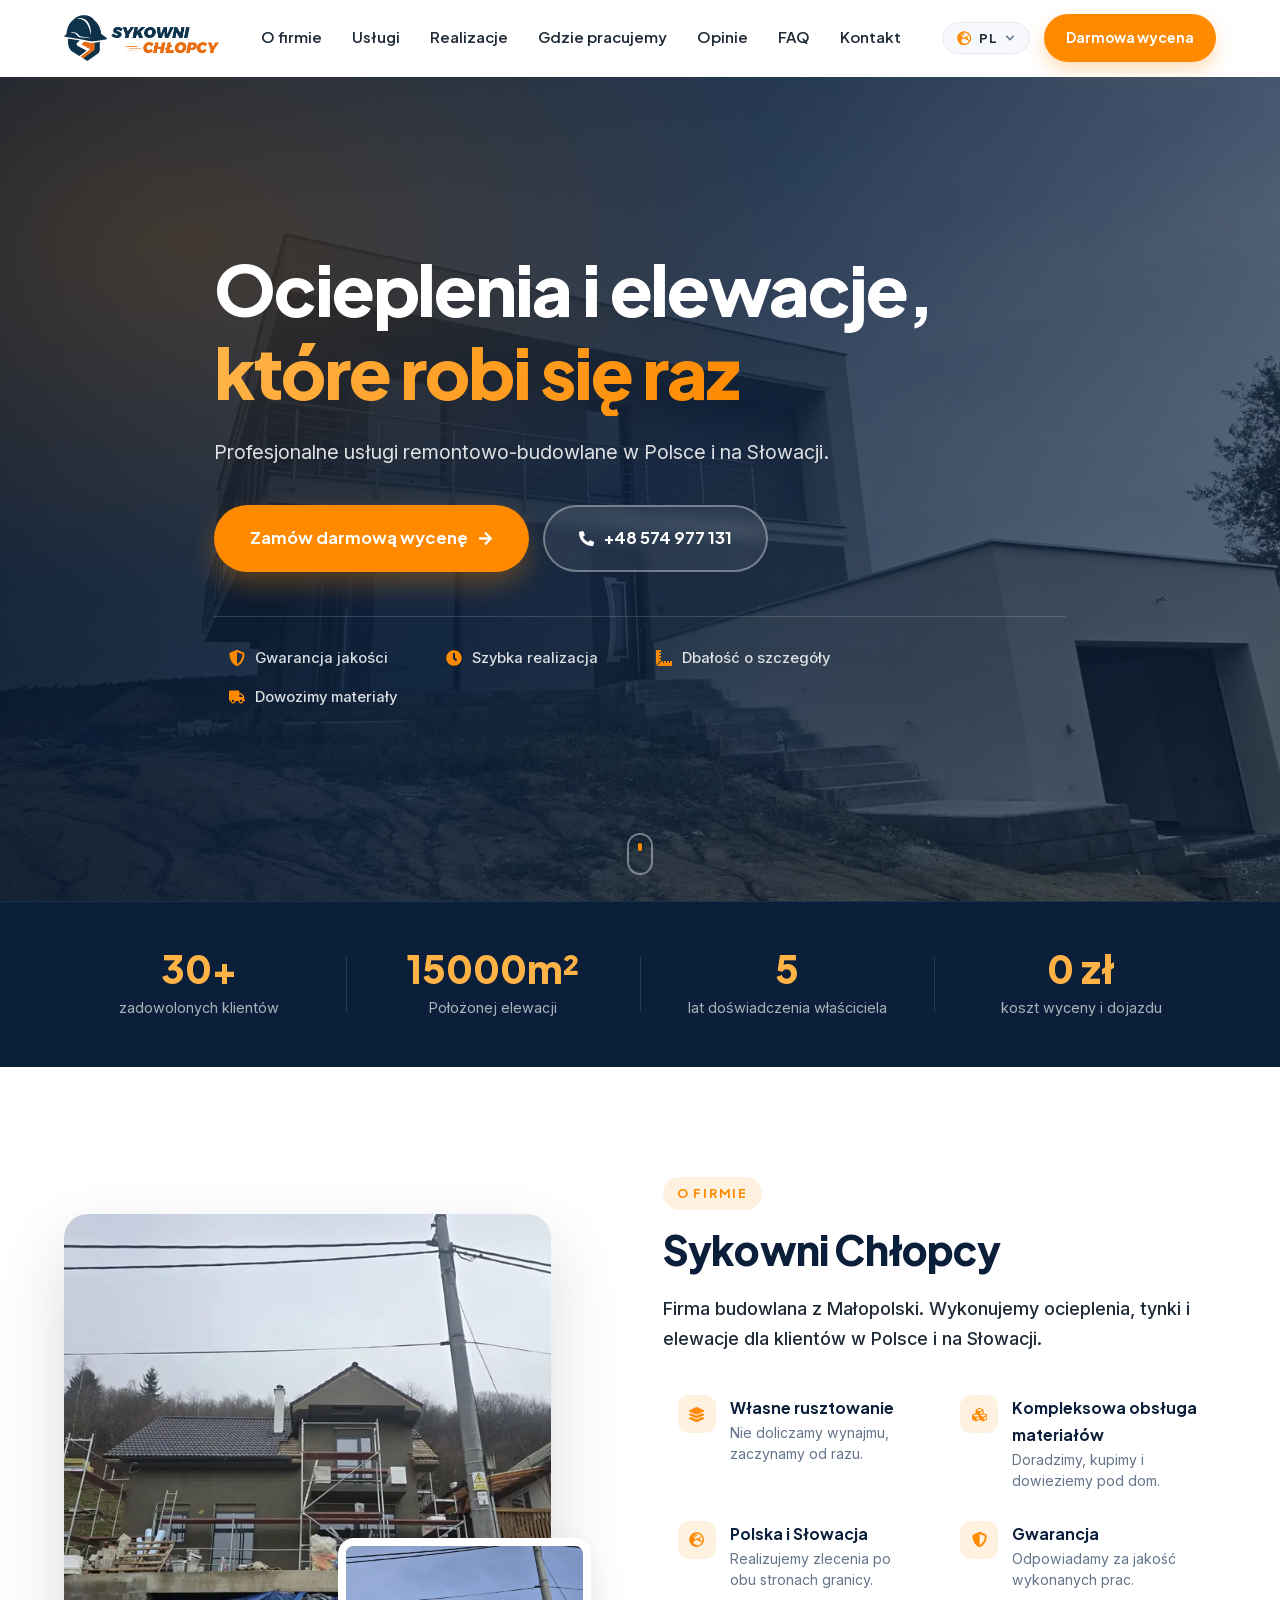
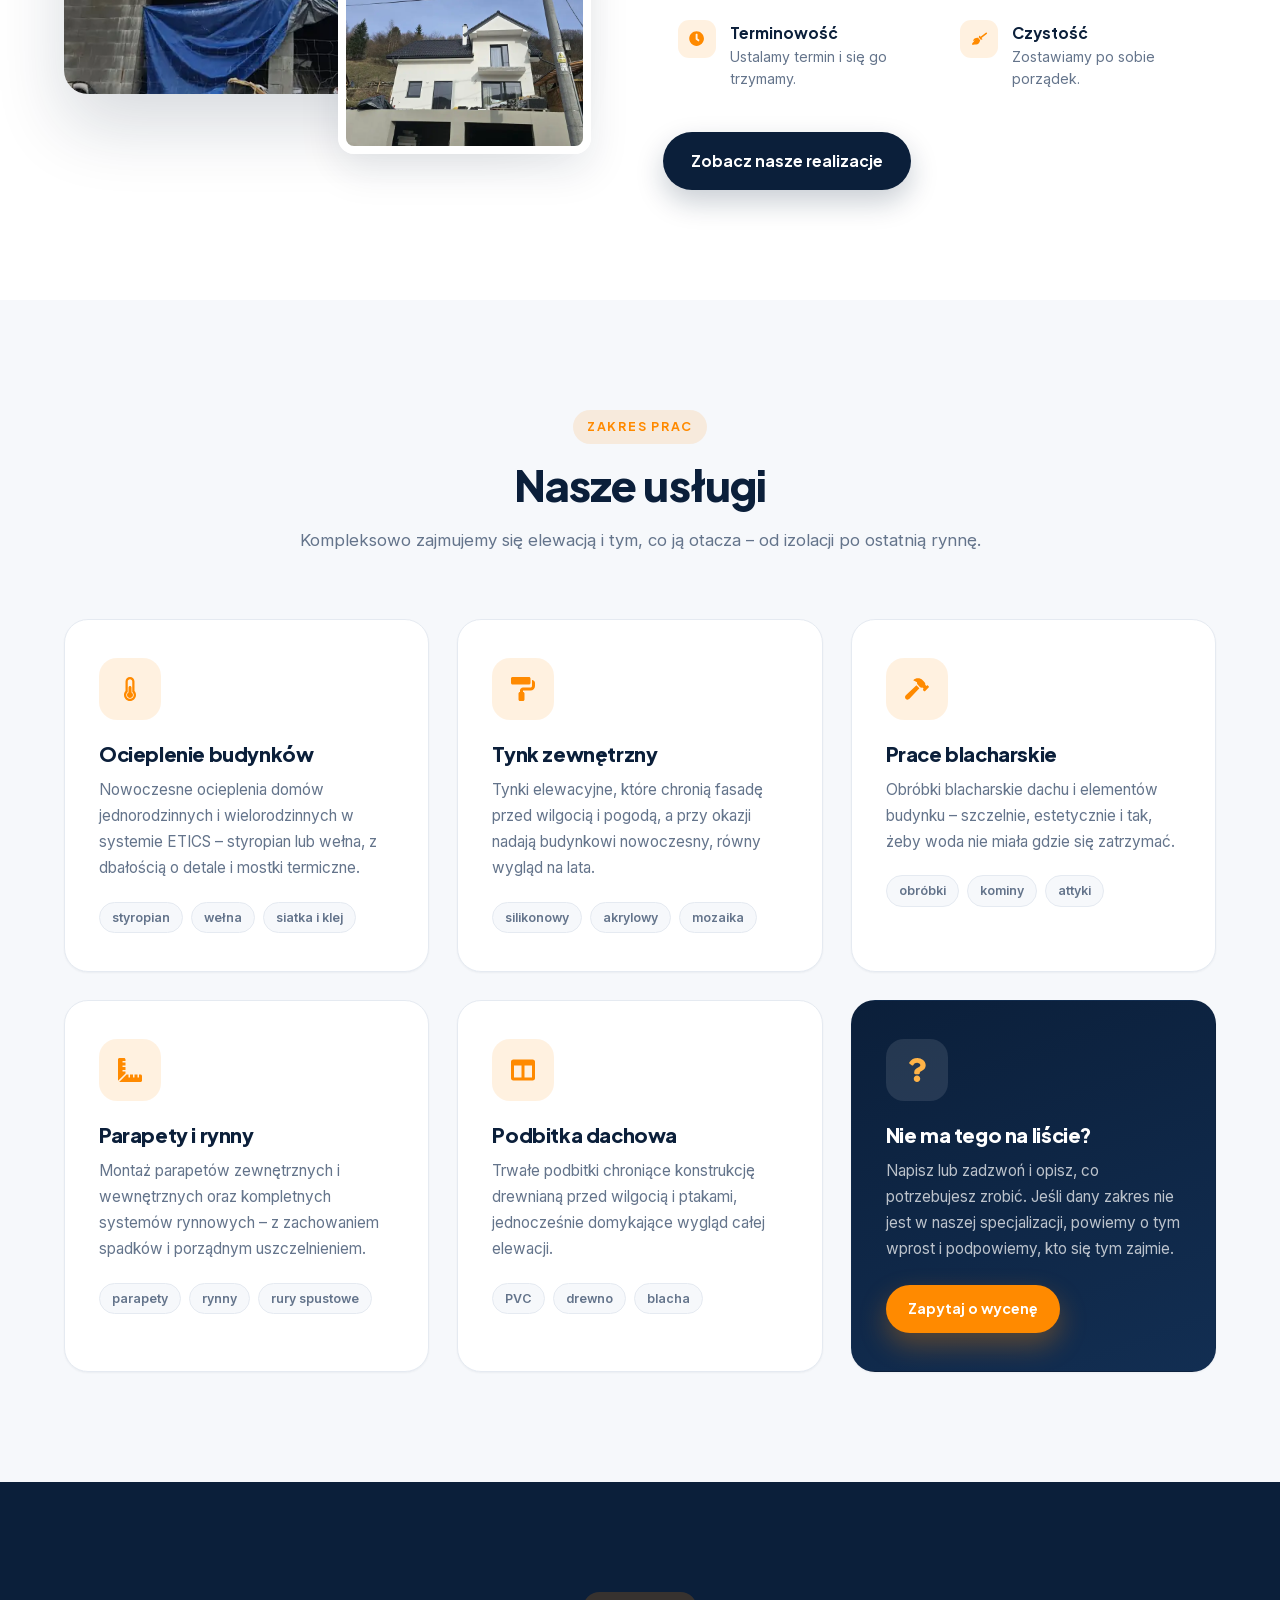
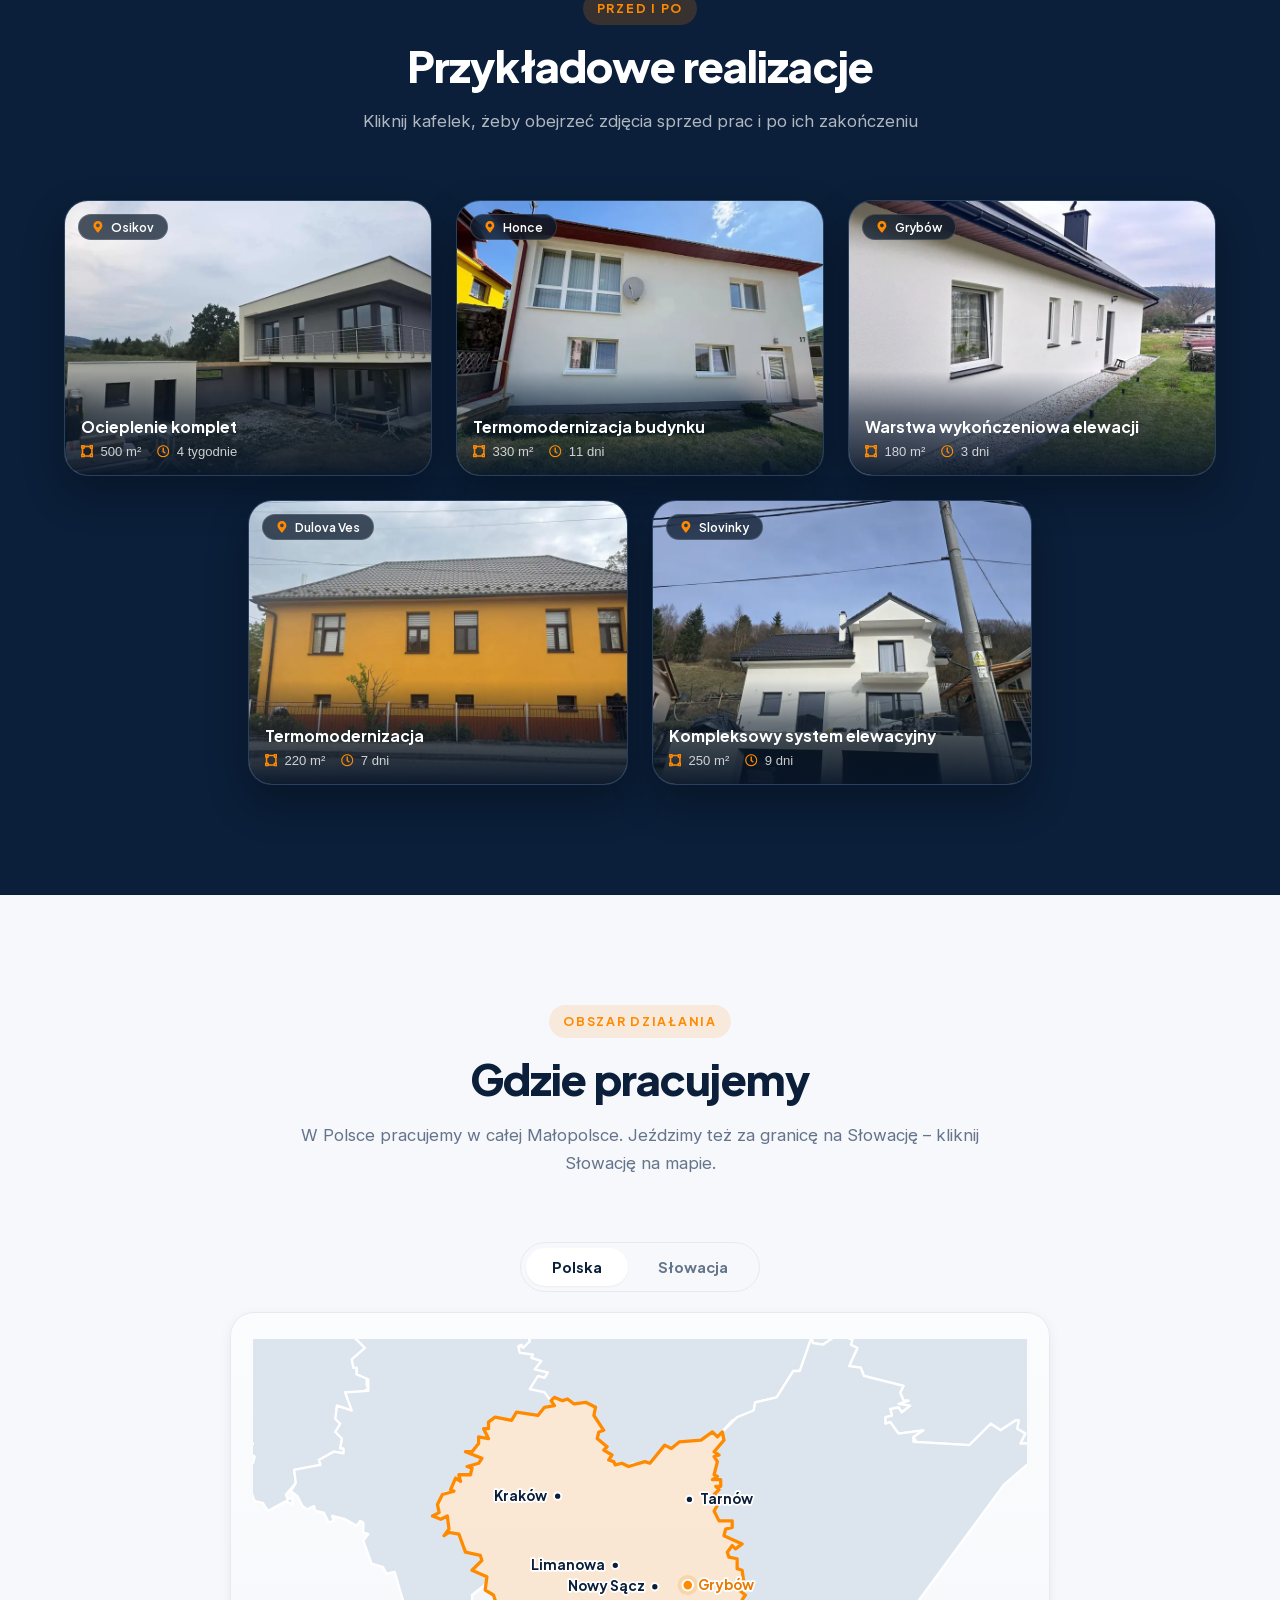
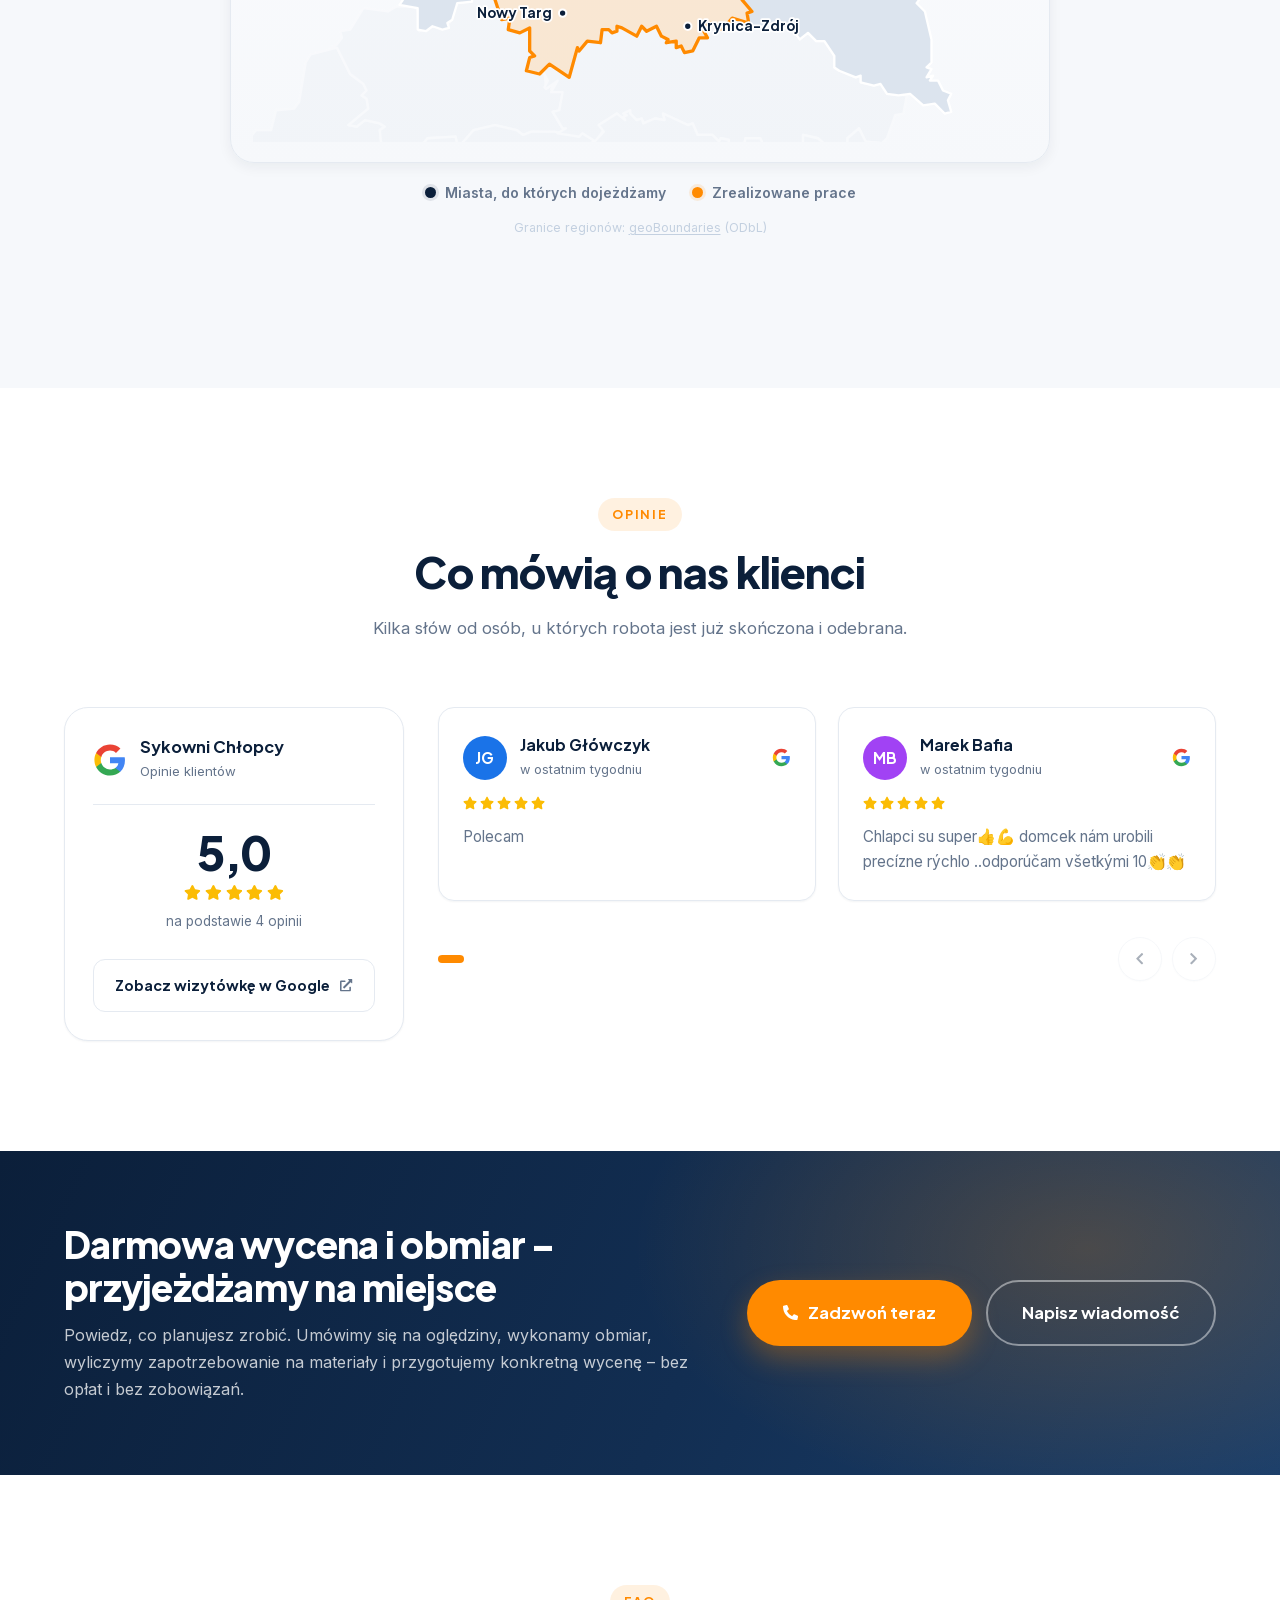
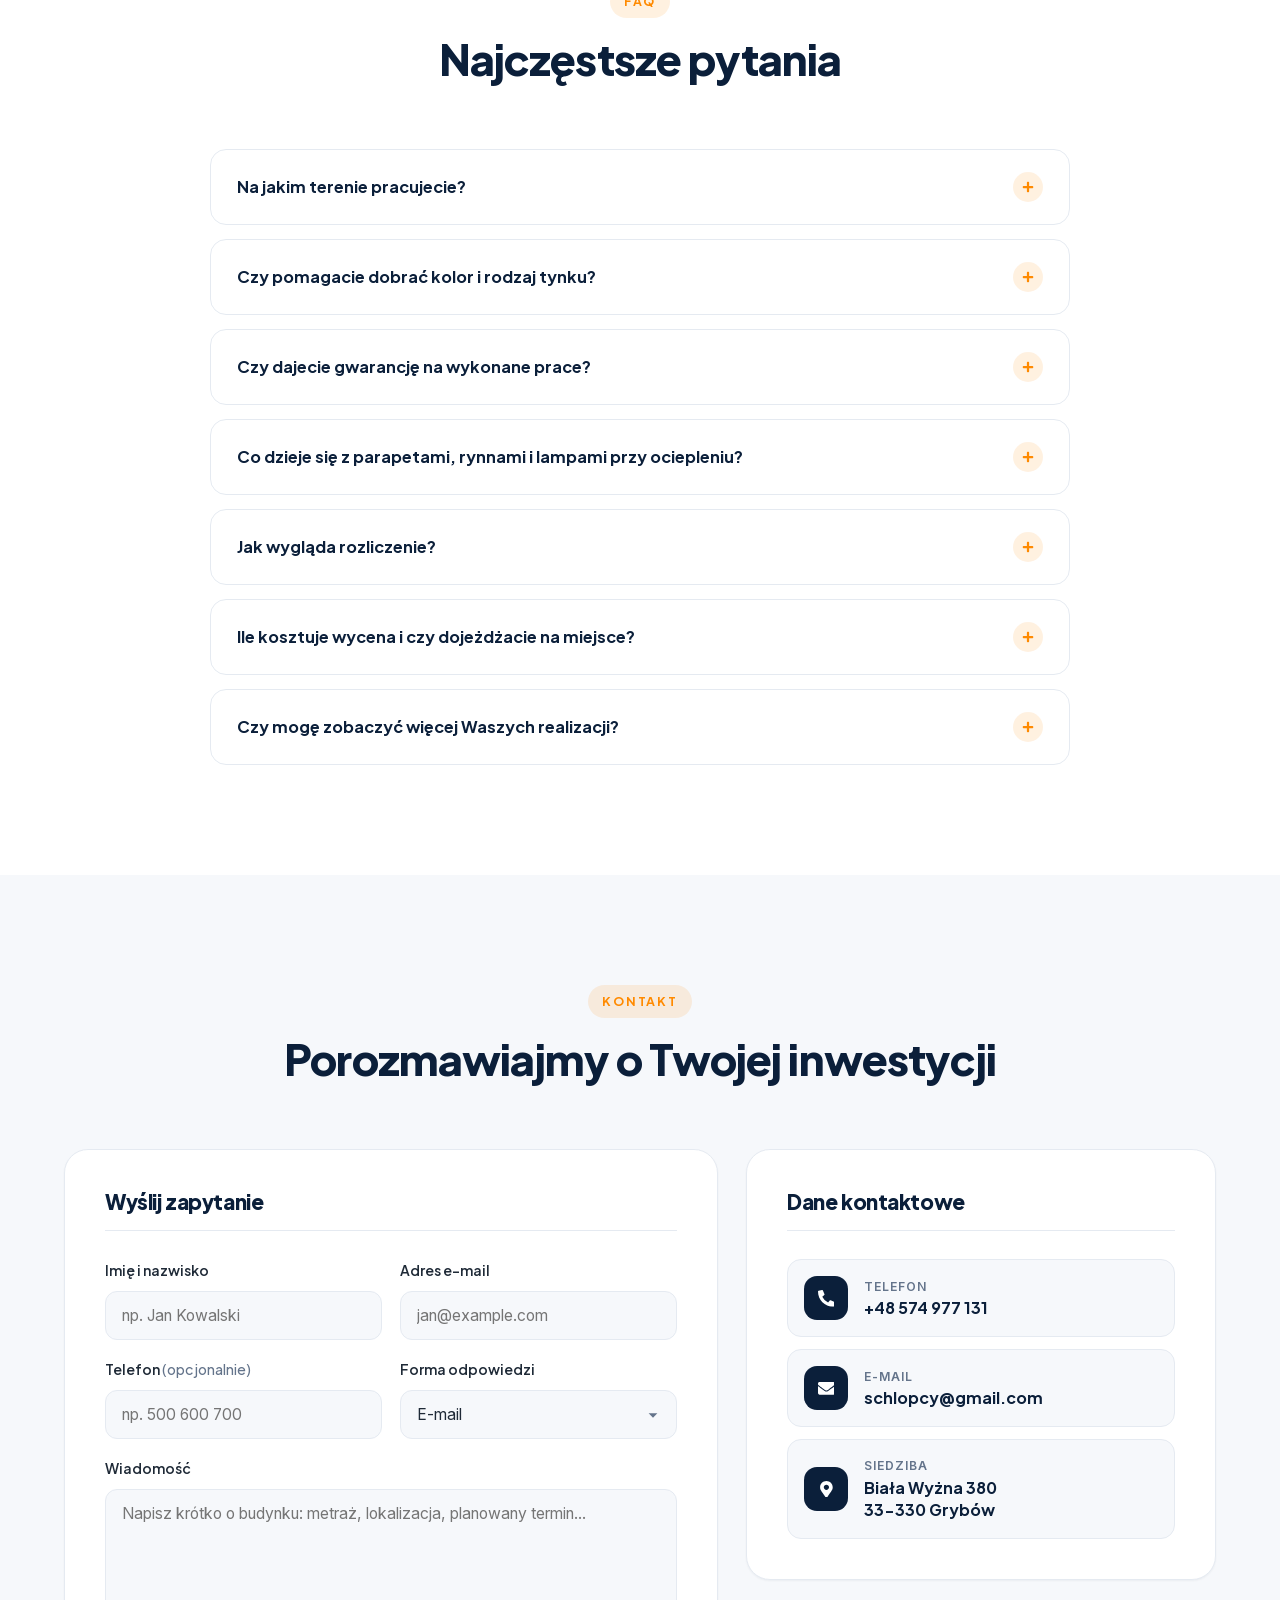
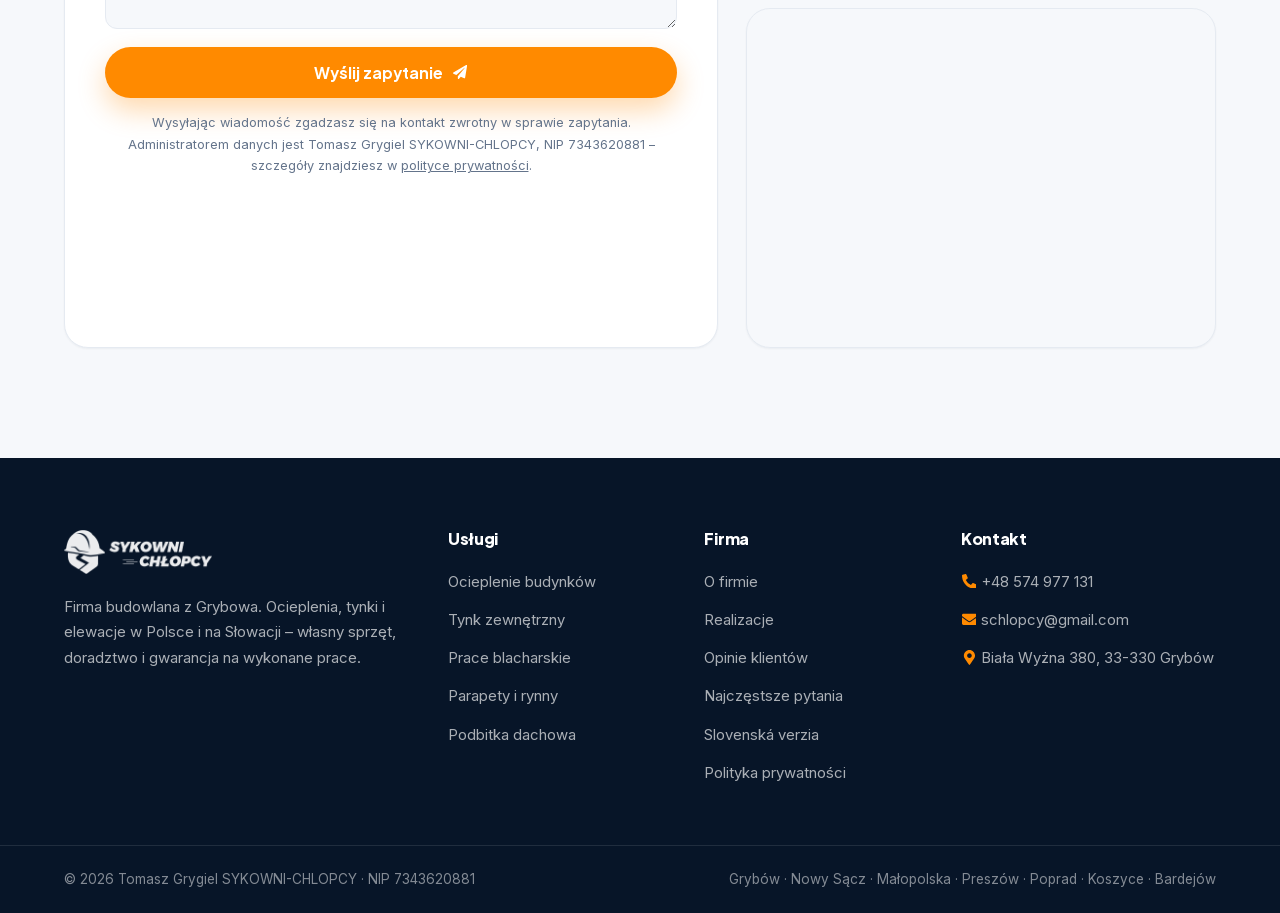
==== commit 649fb496: "upd" ====
--- a/index.html
+++ b/index.html
@@ -44,8 +44,8 @@
 
   <!-- klasa .js włącza animacje wjazdu; bez skryptów treść zostaje widoczna -->
   <script>document.documentElement.classList.add('js');</script>
-  <link rel="stylesheet" href="style.css?v=72" />
-  <script src="script.js?v=72" defer></script>
+  <link rel="stylesheet" href="style.css?v=73" />
+  <script src="script.js?v=73" defer></script>
 
   <script type="application/ld+json">
   {
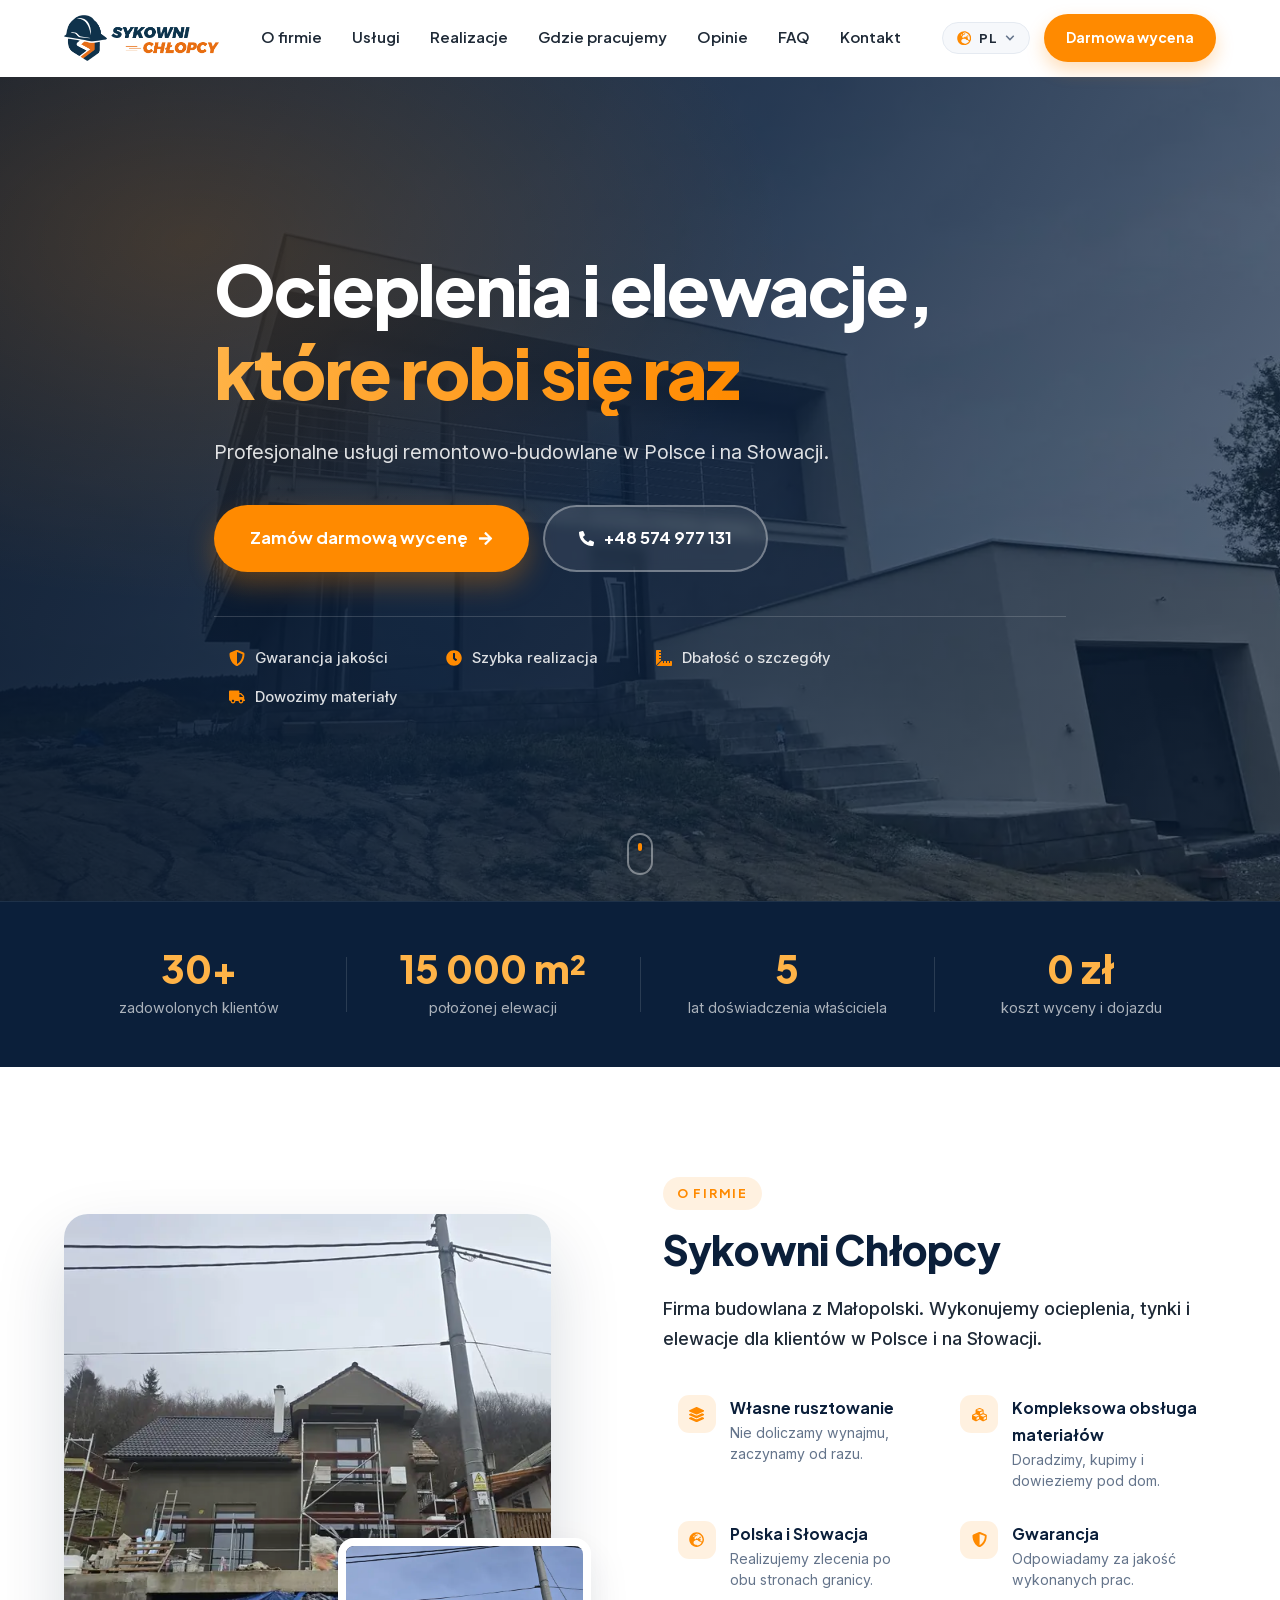
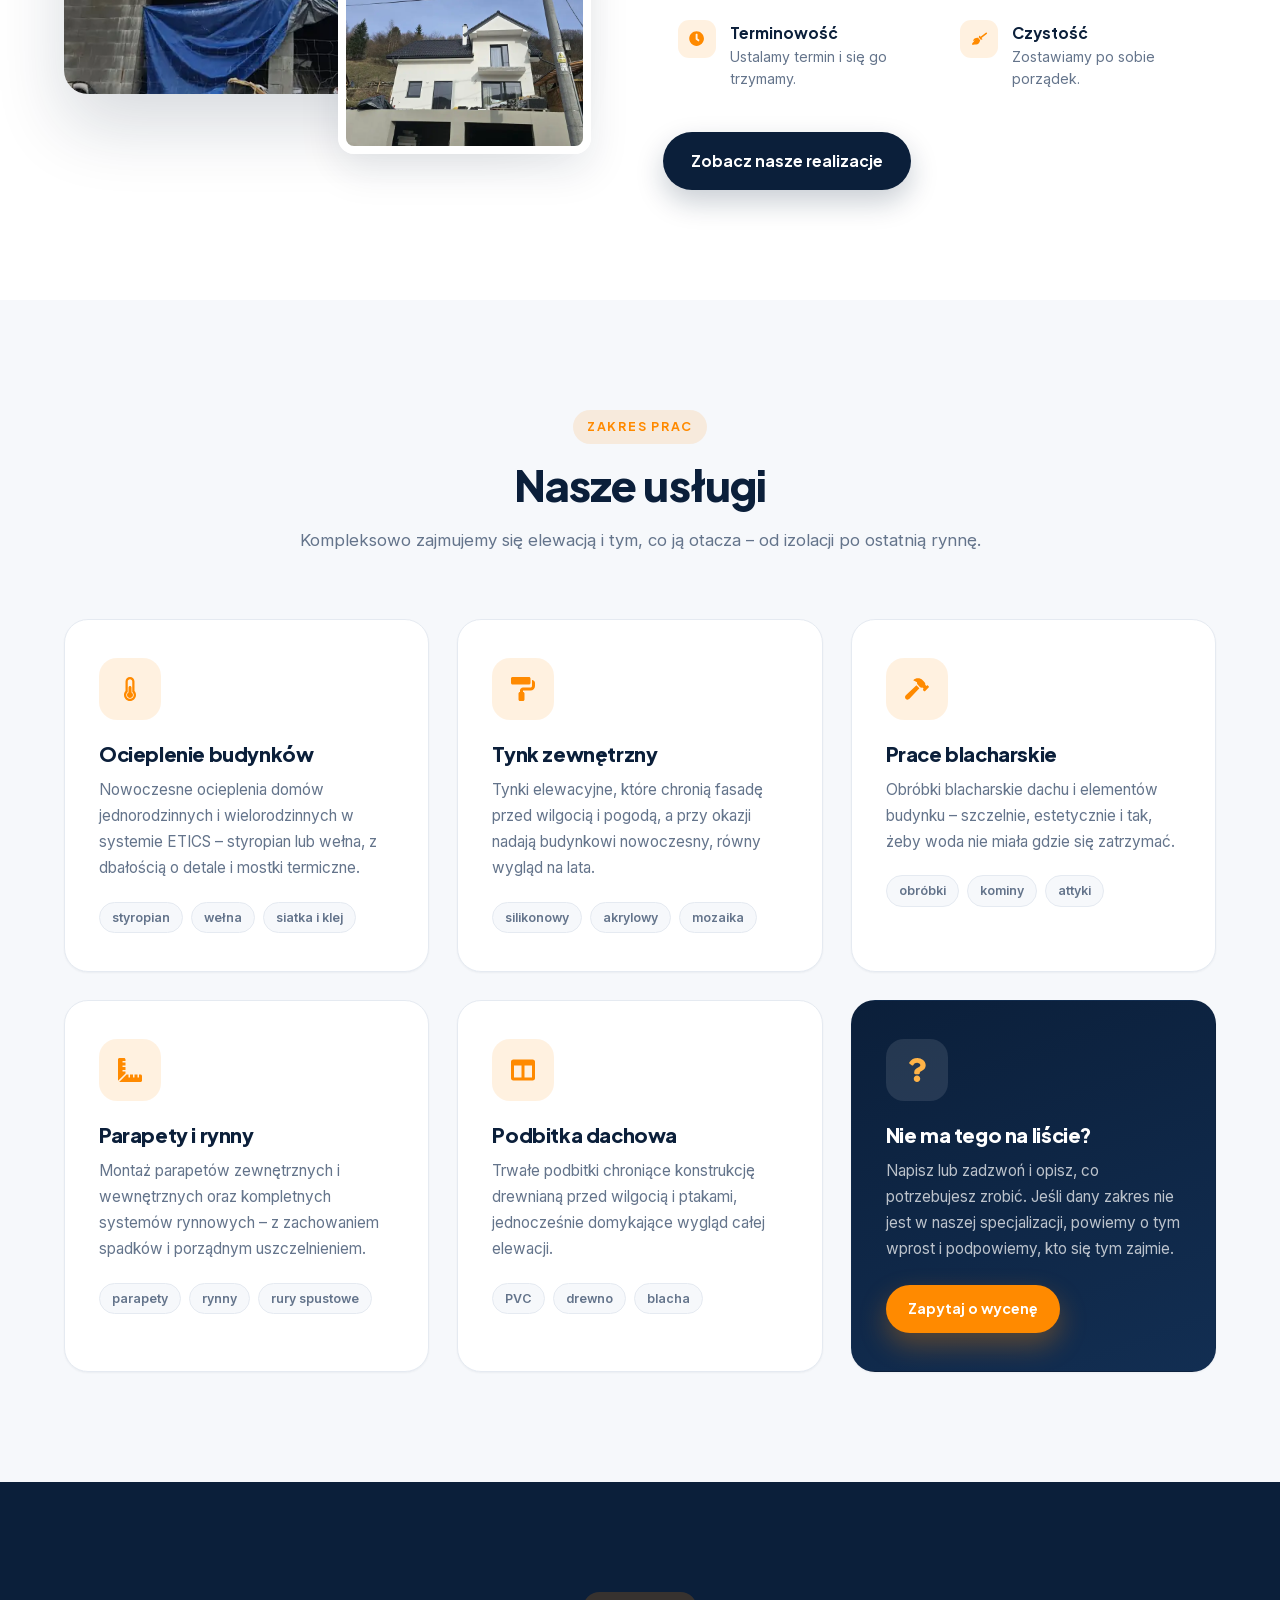
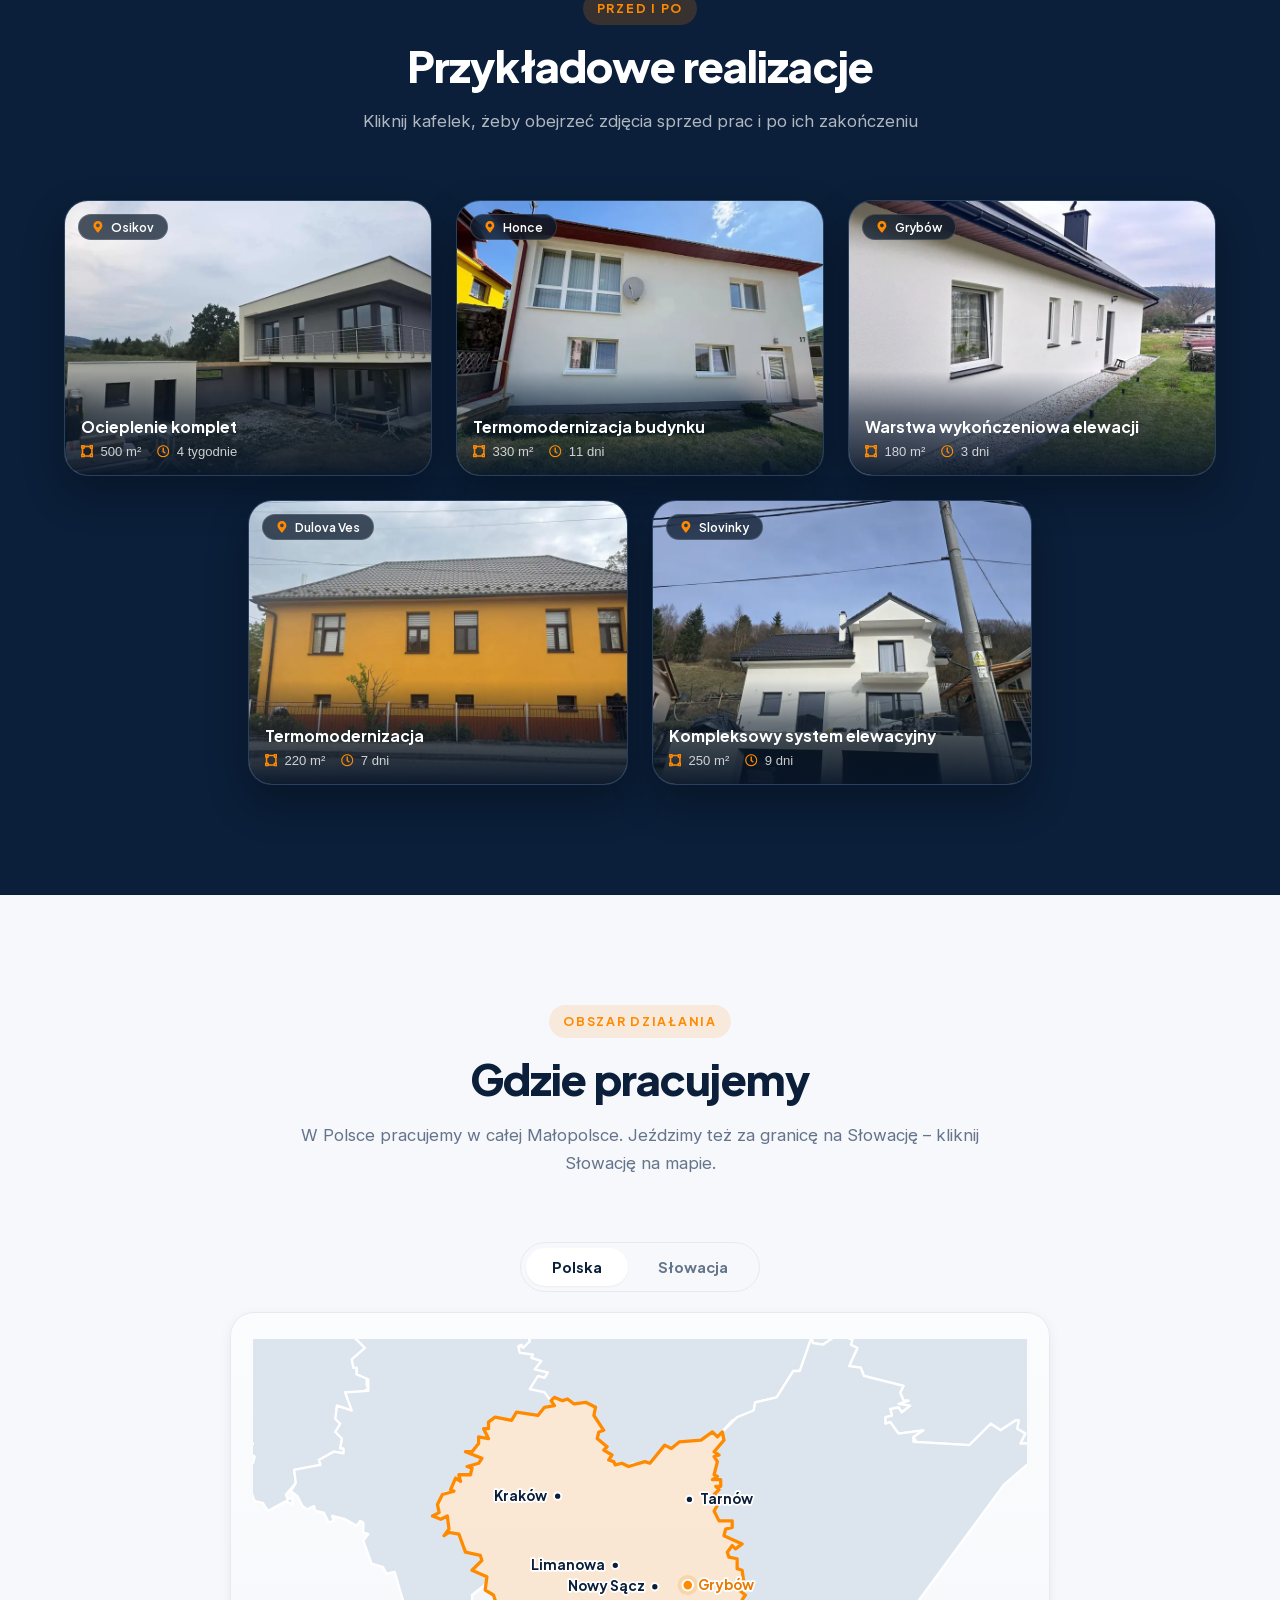
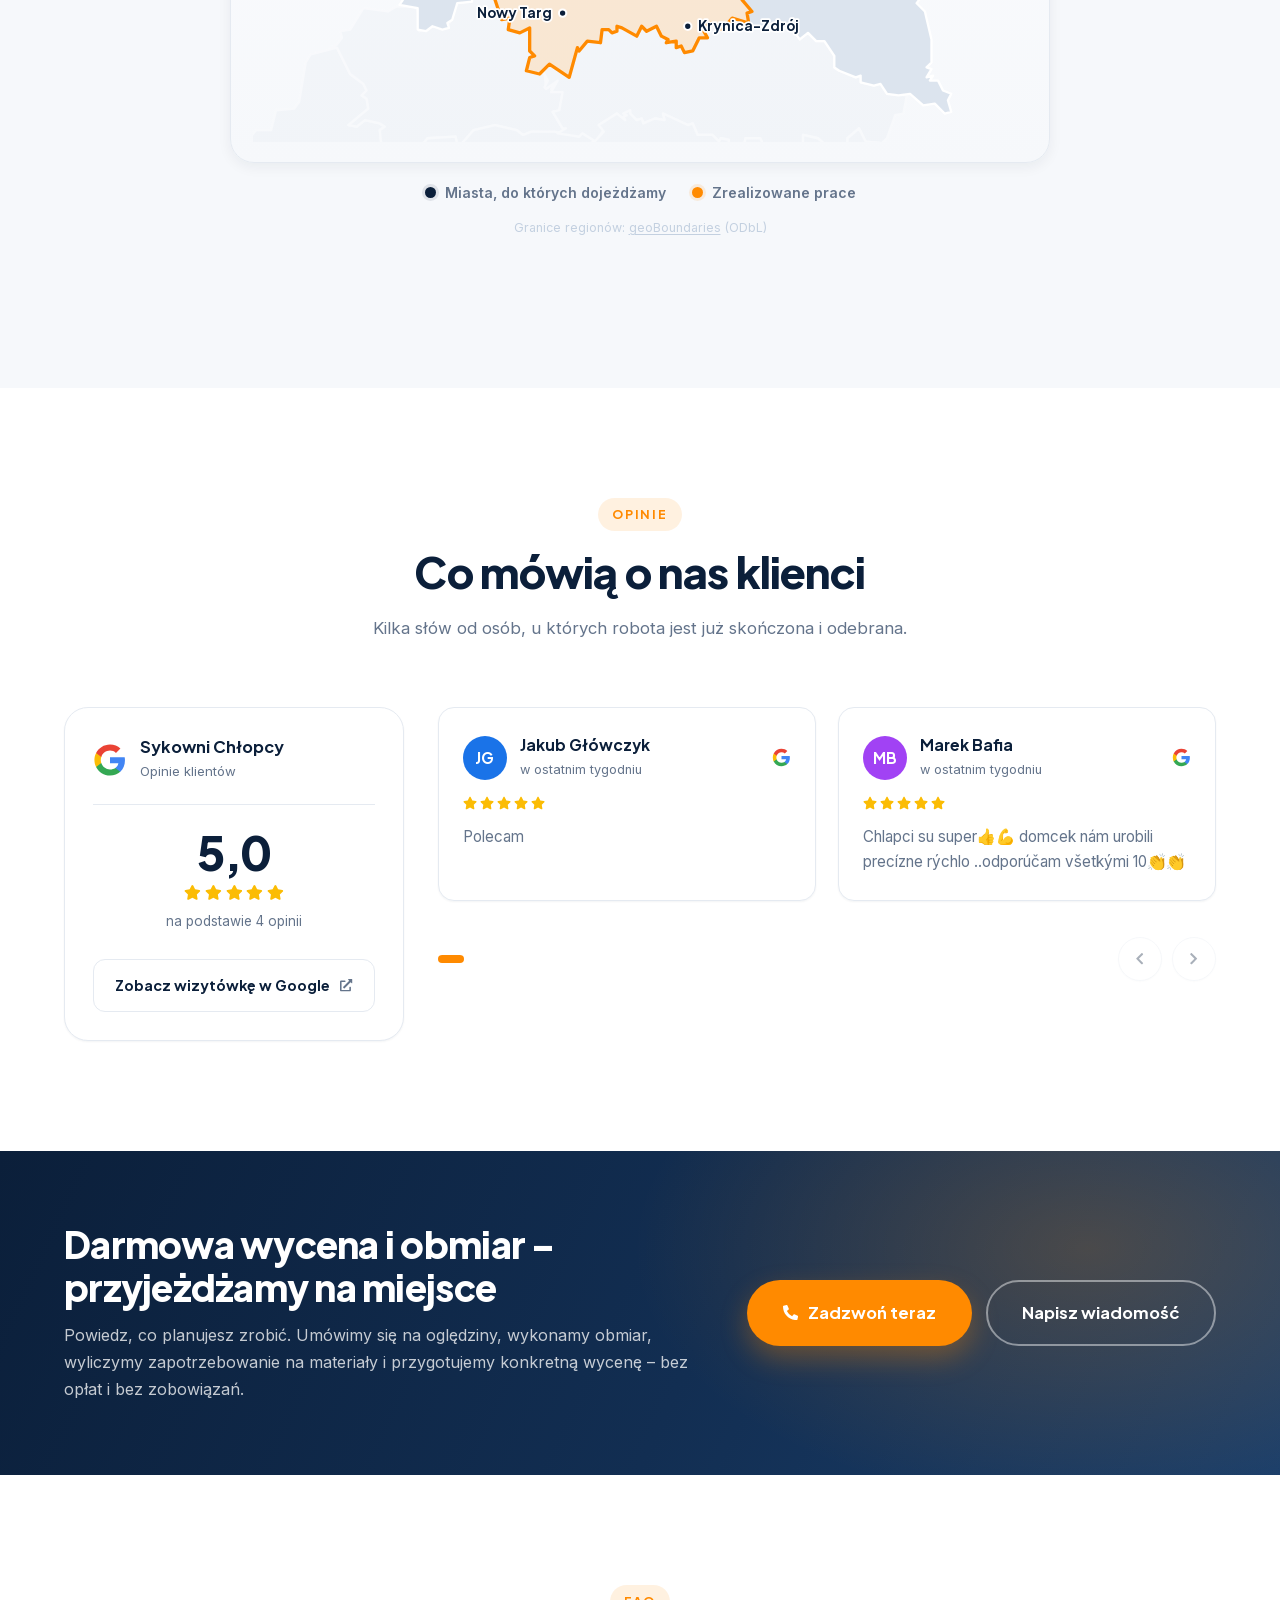
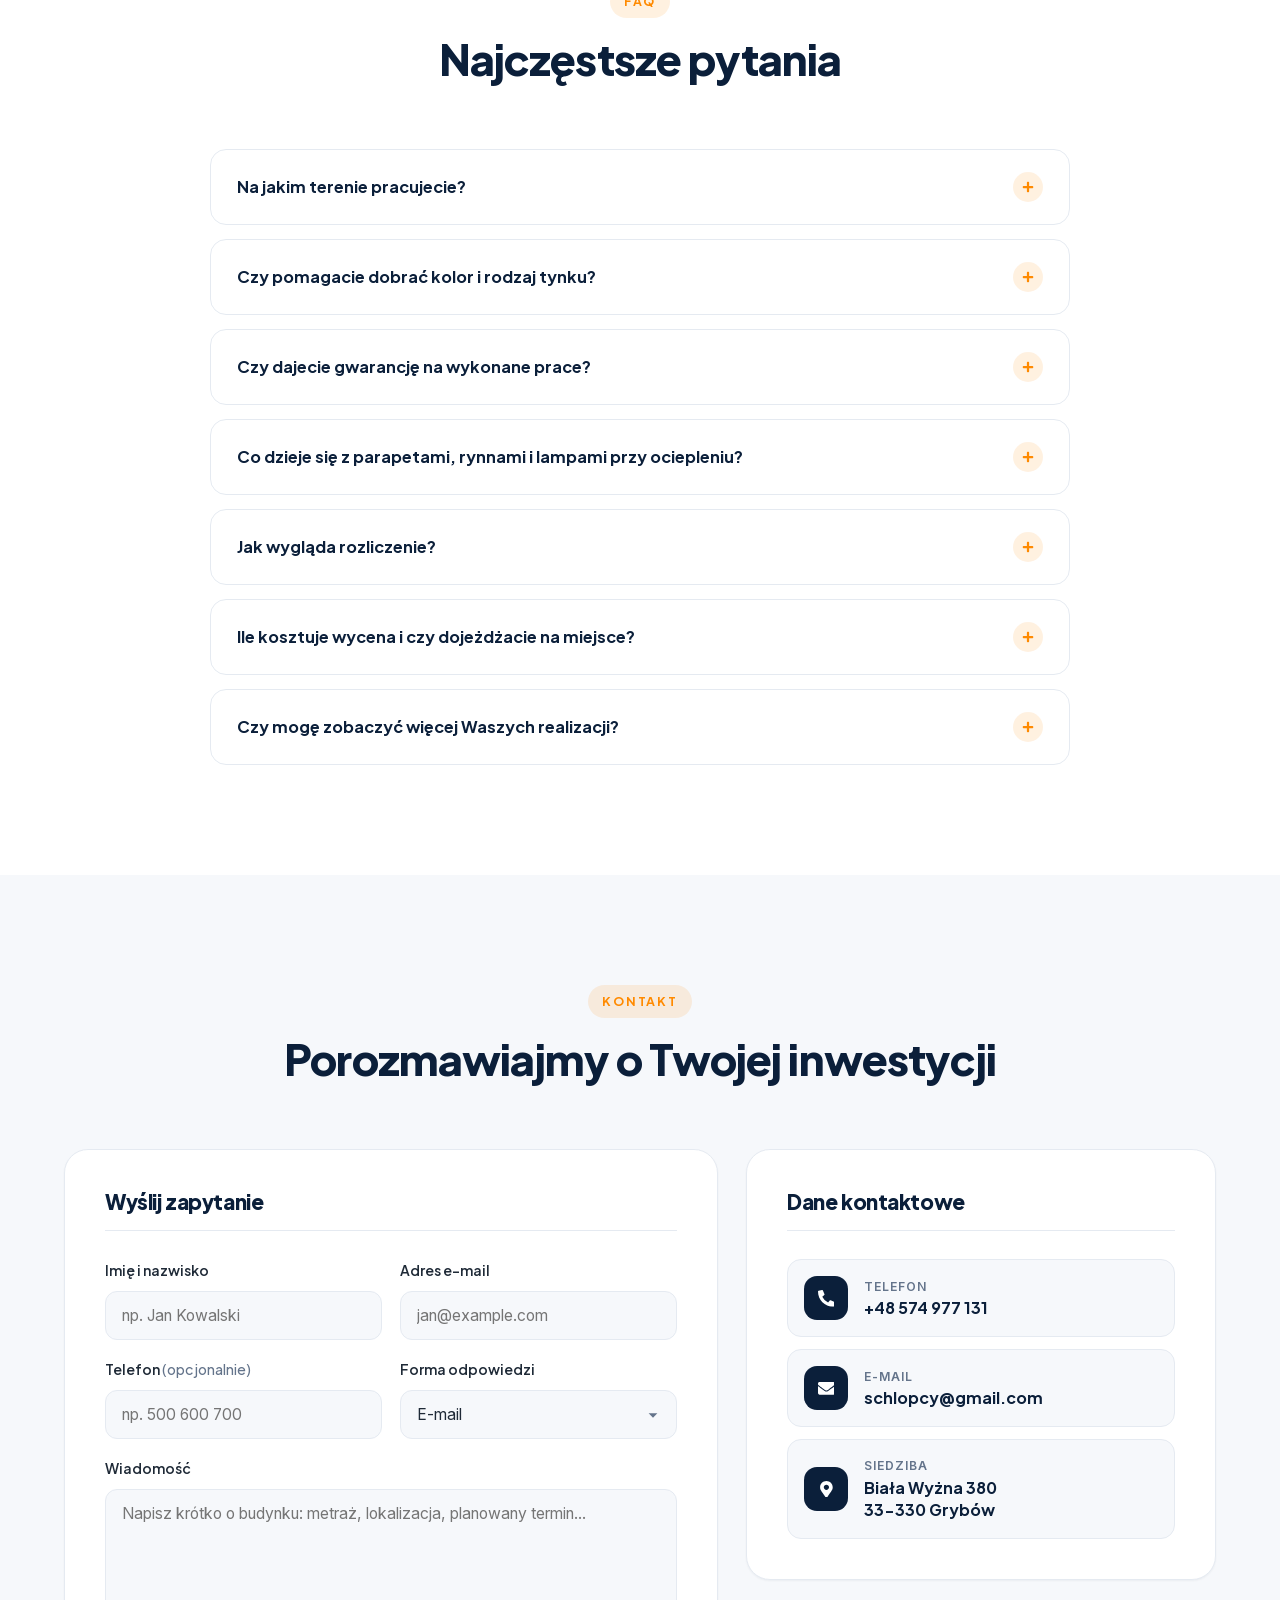
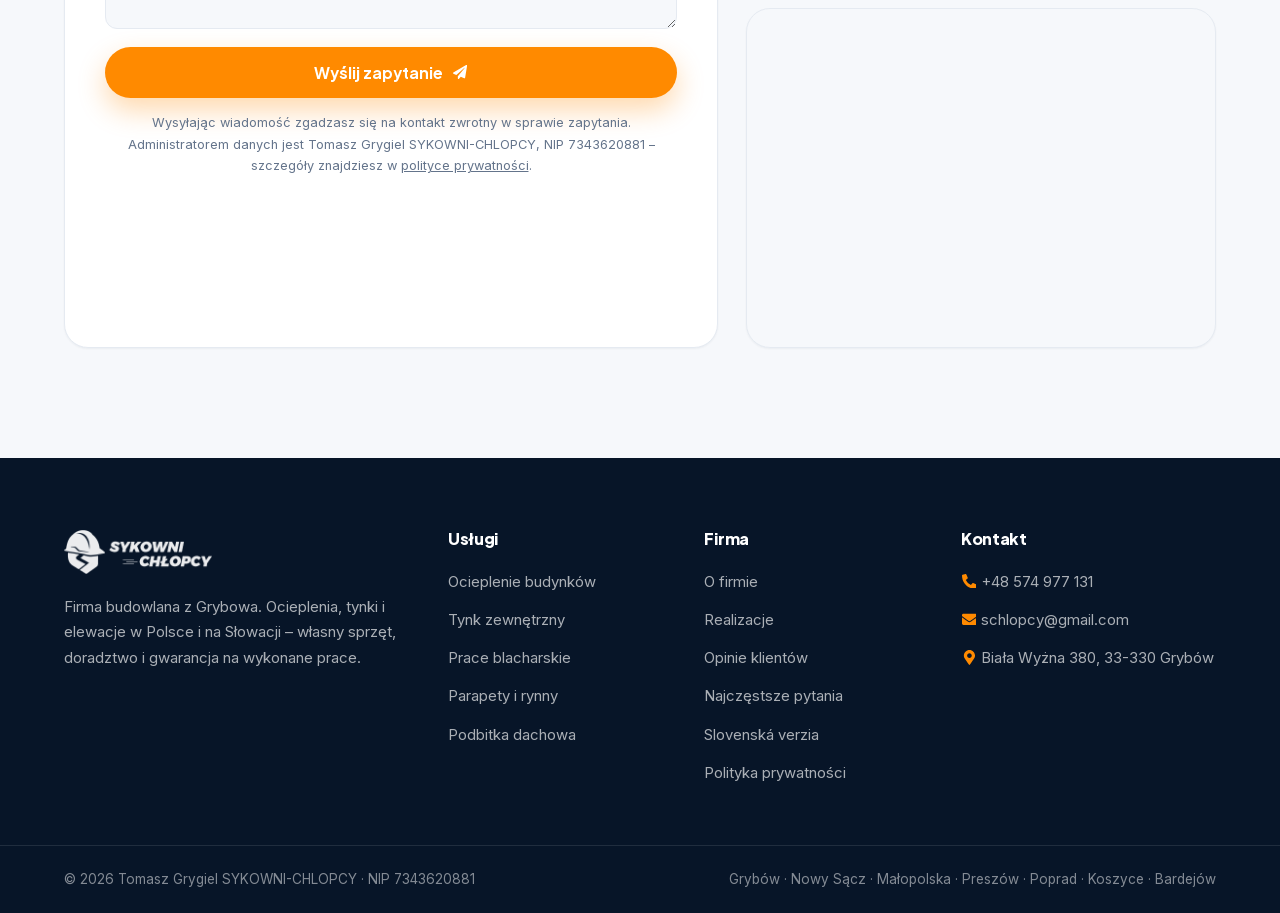
==== commit 5e24ce3c: "update" ====
--- a/index.html
+++ b/index.html
@@ -44,8 +44,8 @@
 
   <!-- klasa .js włącza animacje wjazdu; bez skryptów treść zostaje widoczna -->
   <script>document.documentElement.classList.add('js');</script>
-  <link rel="stylesheet" href="style.css?v=73" />
-  <script src="script.js?v=73" defer></script>
+  <link rel="stylesheet" href="style.css?v=74" />
+  <script src="script.js?v=74" defer></script>
 
   <script type="application/ld+json">
   {
@@ -75,6 +75,10 @@
           "height": 512
         },
         "hasMap": "https://maps.app.goo.gl/REYcrivsohncNmFw8",
+        "sameAs": [
+          "https://maps.google.com/?cid=18325216394418417962",
+          "https://sykowni-chlopcy.sk/"
+        ],
         "address": {
           "@type": "PostalAddress",
           "streetAddress": "Biała Wyżna 380",
@@ -83,10 +87,18 @@
           "postalCode": "33-330",
           "addressCountry": "PL"
         },
+        "openingHoursSpecification": [
+          { "@type": "OpeningHoursSpecification", "dayOfWeek": ["Monday", "Tuesday", "Wednesday", "Thursday", "Friday"], "opens": "06:00", "closes": "21:00" },
+          { "@type": "OpeningHoursSpecification", "dayOfWeek": ["Saturday", "Sunday"], "opens": "08:00", "closes": "21:00" }
+        ],
         "areaServed": [
-          { "@type": "AdministrativeArea", "name": "Małopolska" },
+          { "@type": "AdministrativeArea", "name": "Powiat gorlicki" },
+          { "@type": "AdministrativeArea", "name": "Powiat nowosądecki" },
+          { "@type": "AdministrativeArea", "name": "Prešovský kraj" },
+          { "@type": "AdministrativeArea", "name": "Košický kraj" },
           { "@type": "City", "name": "Grybów" },
           { "@type": "City", "name": "Nowy Sącz" },
+          { "@type": "City", "name": "Gorlice" },
           { "@type": "City", "name": "Prešov" },
           { "@type": "City", "name": "Poprad" },
           { "@type": "City", "name": "Košice" },
@@ -279,19 +291,19 @@
 
 <section id="stats" class="stats-band" aria-label="Firma w liczbach">
   <div class="wrap stats-grid">
-  <div class="stat" data-reveal data-reveal-delay="80">
+    <div class="stat" data-reveal data-reveal-delay="80">
       <span class="stat-num" data-count="30" data-suffix="+">30+</span>
       <span class="stat-label">zadowolonych klientów</span>
     </div>
     <div class="stat" data-reveal data-reveal-delay="160">
-      <span class="stat-num" data-count="15000" data-suffix="m²">100%</span>
-      <span class="stat-label">Położonej elewacji</span>
-    </div>
-	<div class="stat" data-reveal>
+      <span class="stat-num" data-count="15000" data-suffix=" m²">15 000 m²</span>
+      <span class="stat-label">położonej elewacji</span>
+    </div>
+    <div class="stat" data-reveal data-reveal-delay="240">
       <span class="stat-num" data-count="5" data-suffix="">5</span>
       <span class="stat-label">lat doświadczenia właściciela</span>
     </div>
-	<div class="stat" data-reveal data-reveal-delay="240">
+    <div class="stat" data-reveal data-reveal-delay="320">
       <span class="stat-num" data-count="0" data-suffix=" zł">0 zł</span>
       <span class="stat-label">koszt wyceny i dojazdu</span>
     </div>
@@ -323,7 +335,7 @@
           Firma budowlana z Małopolski. Wykonujemy ocieplenia,
           tynki i elewacje dla klientów w Polsce i na Słowacji.
         </p>
-        
+
 
         <ul class="about-list">
           <li><i class="ico" aria-hidden="true"><svg><use href="#i-layer-group"></use></svg></i><div><strong>Własne rusztowanie</strong><span>Nie doliczamy wynajmu, zaczynamy od razu.</span></div></li>
@@ -491,7 +503,7 @@
               <li data-side="after" data-x="40" data-y="70">Montaż parapetów</li>
             </ul>
 		  </figure>
-		  
+
         </template>
       </article>
 
@@ -641,19 +653,6 @@
 
   </div>
 </section>
-
-
-
-
-
-
-
-
-
-
-
-
-
 
 
 <!-- OBSZAR DZIALANIA -->
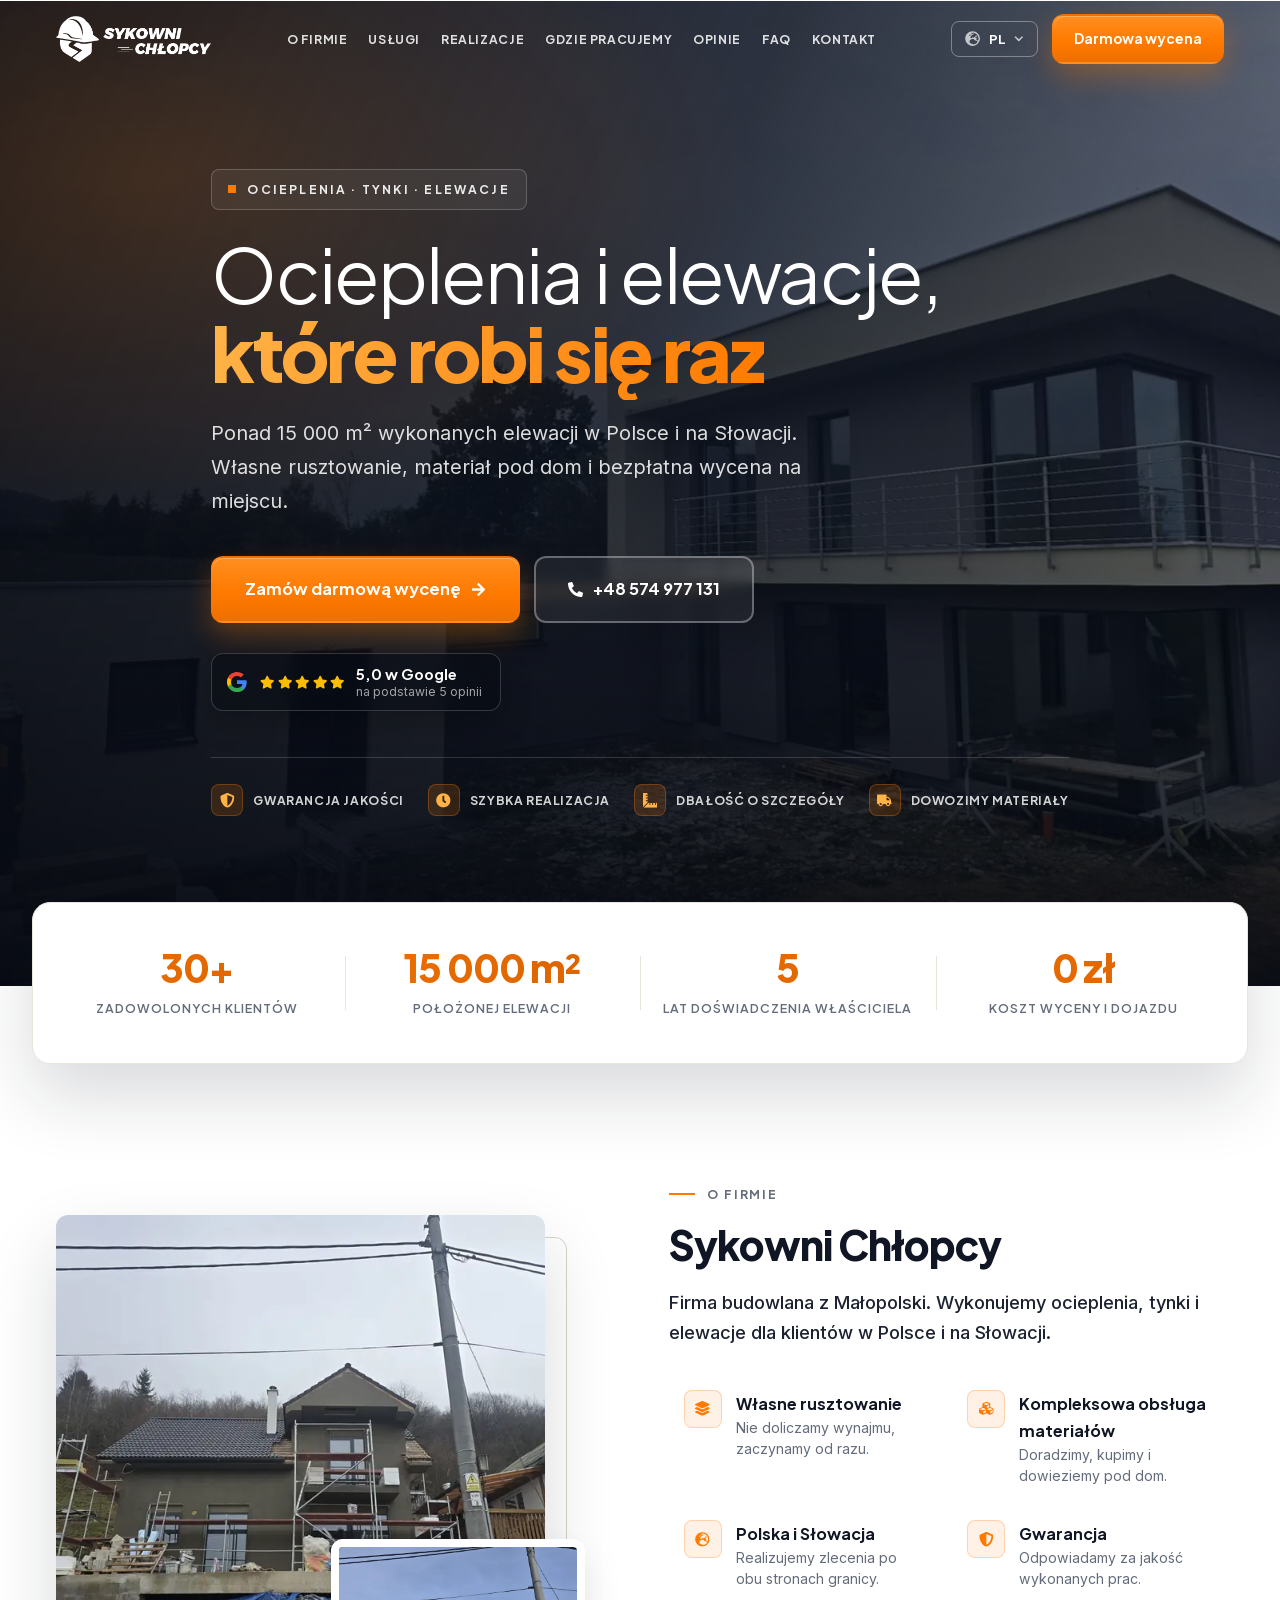
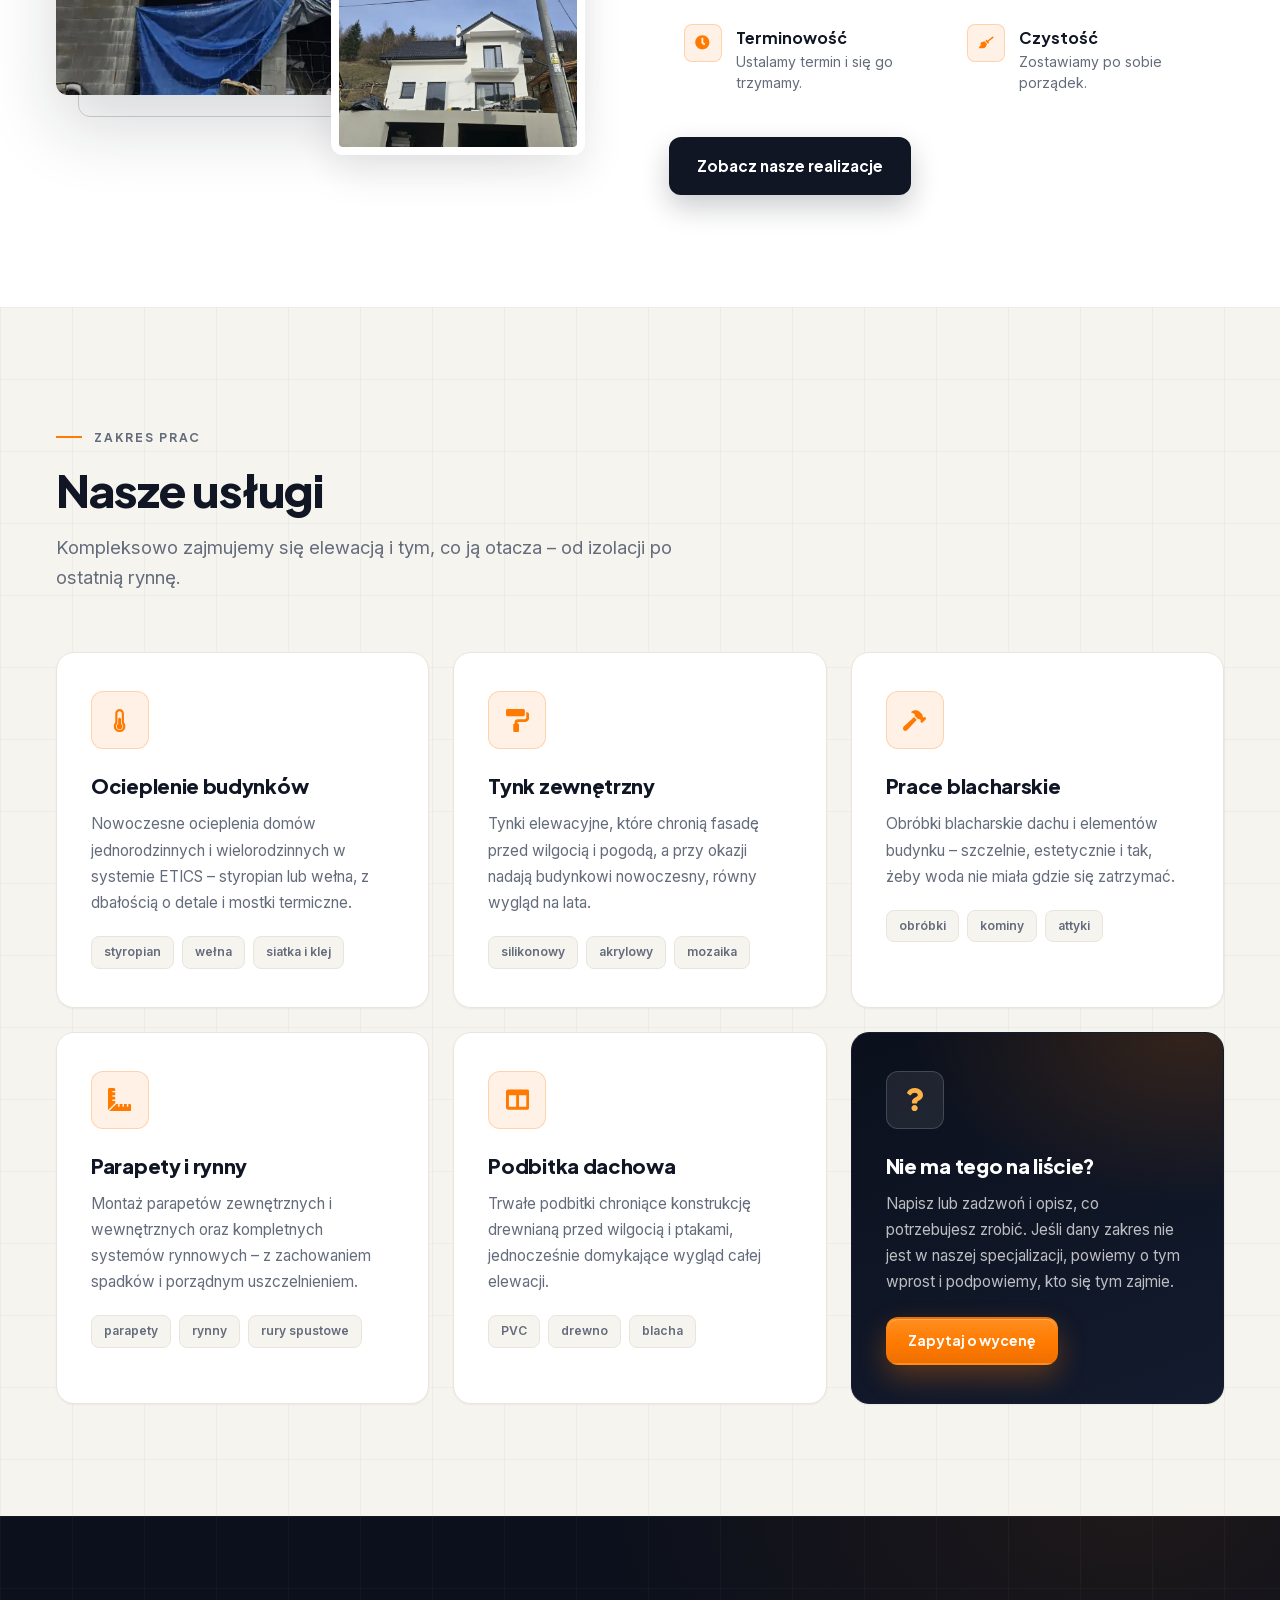
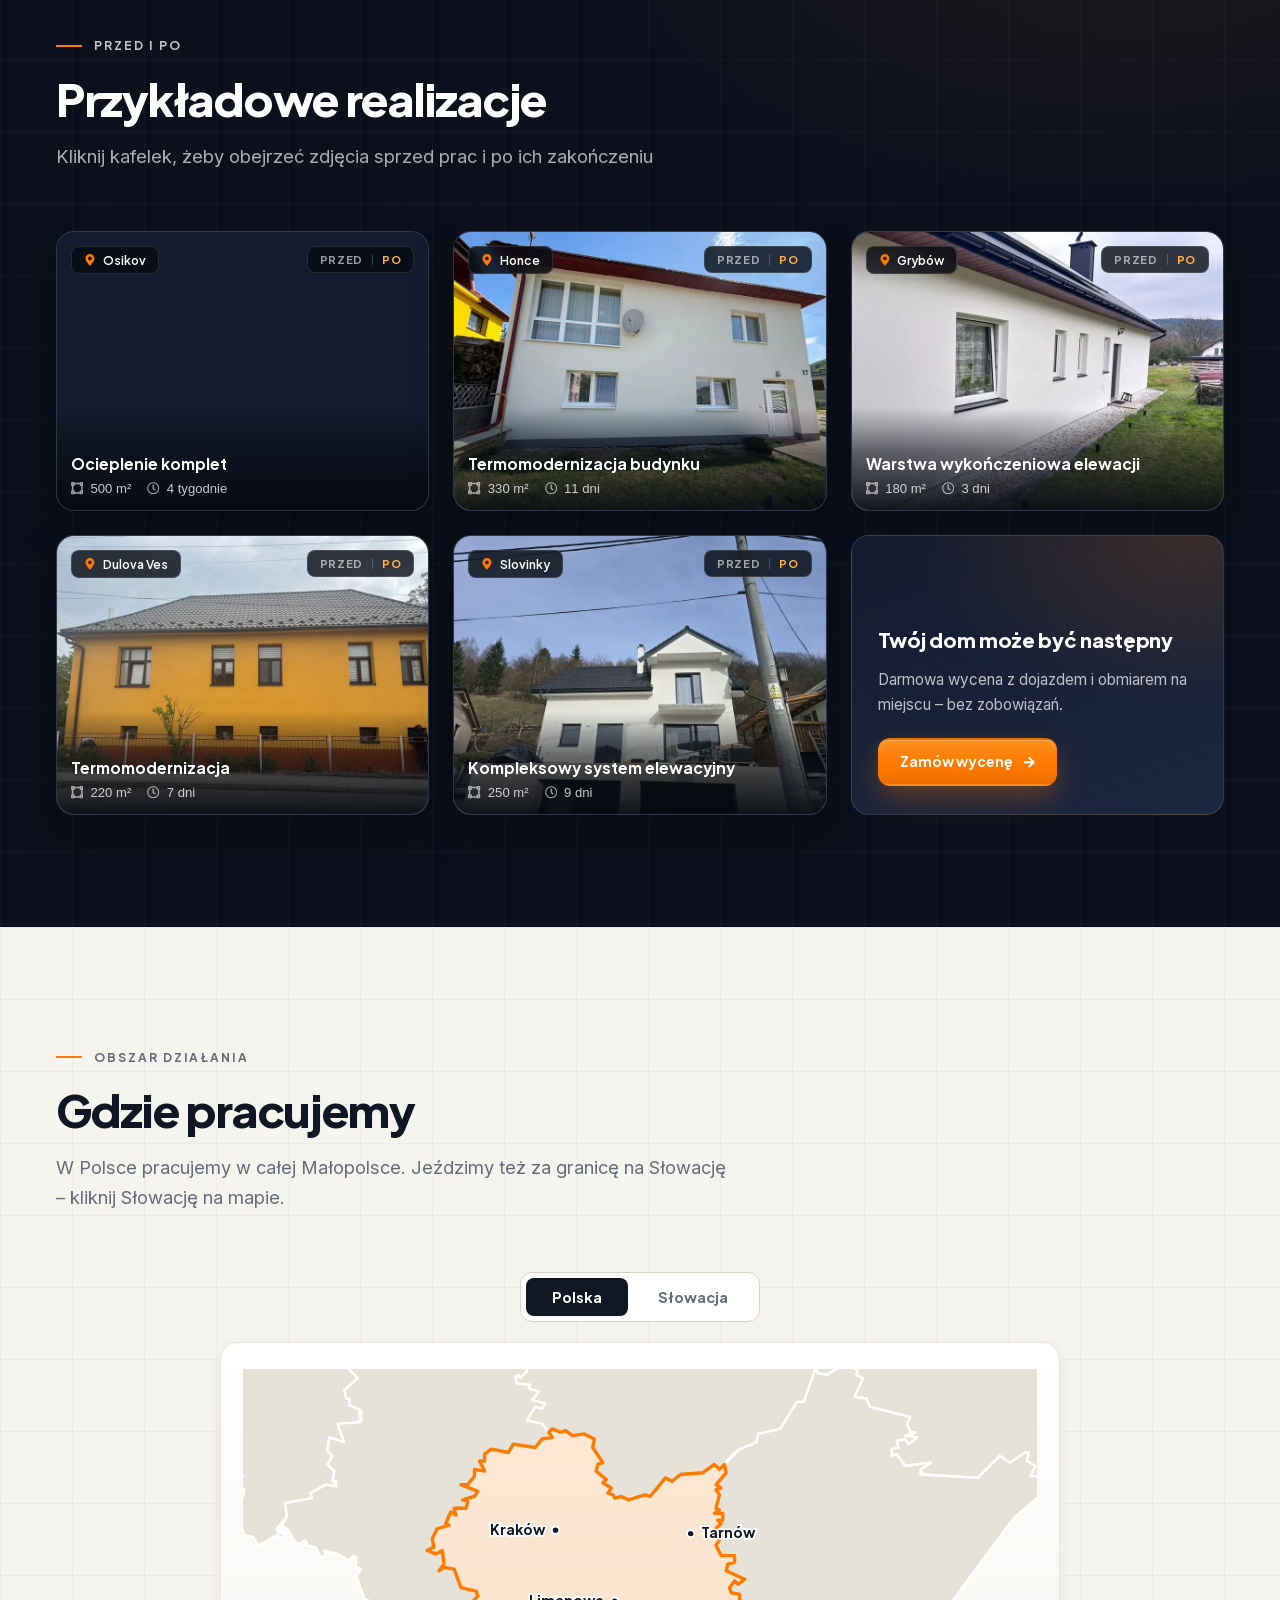
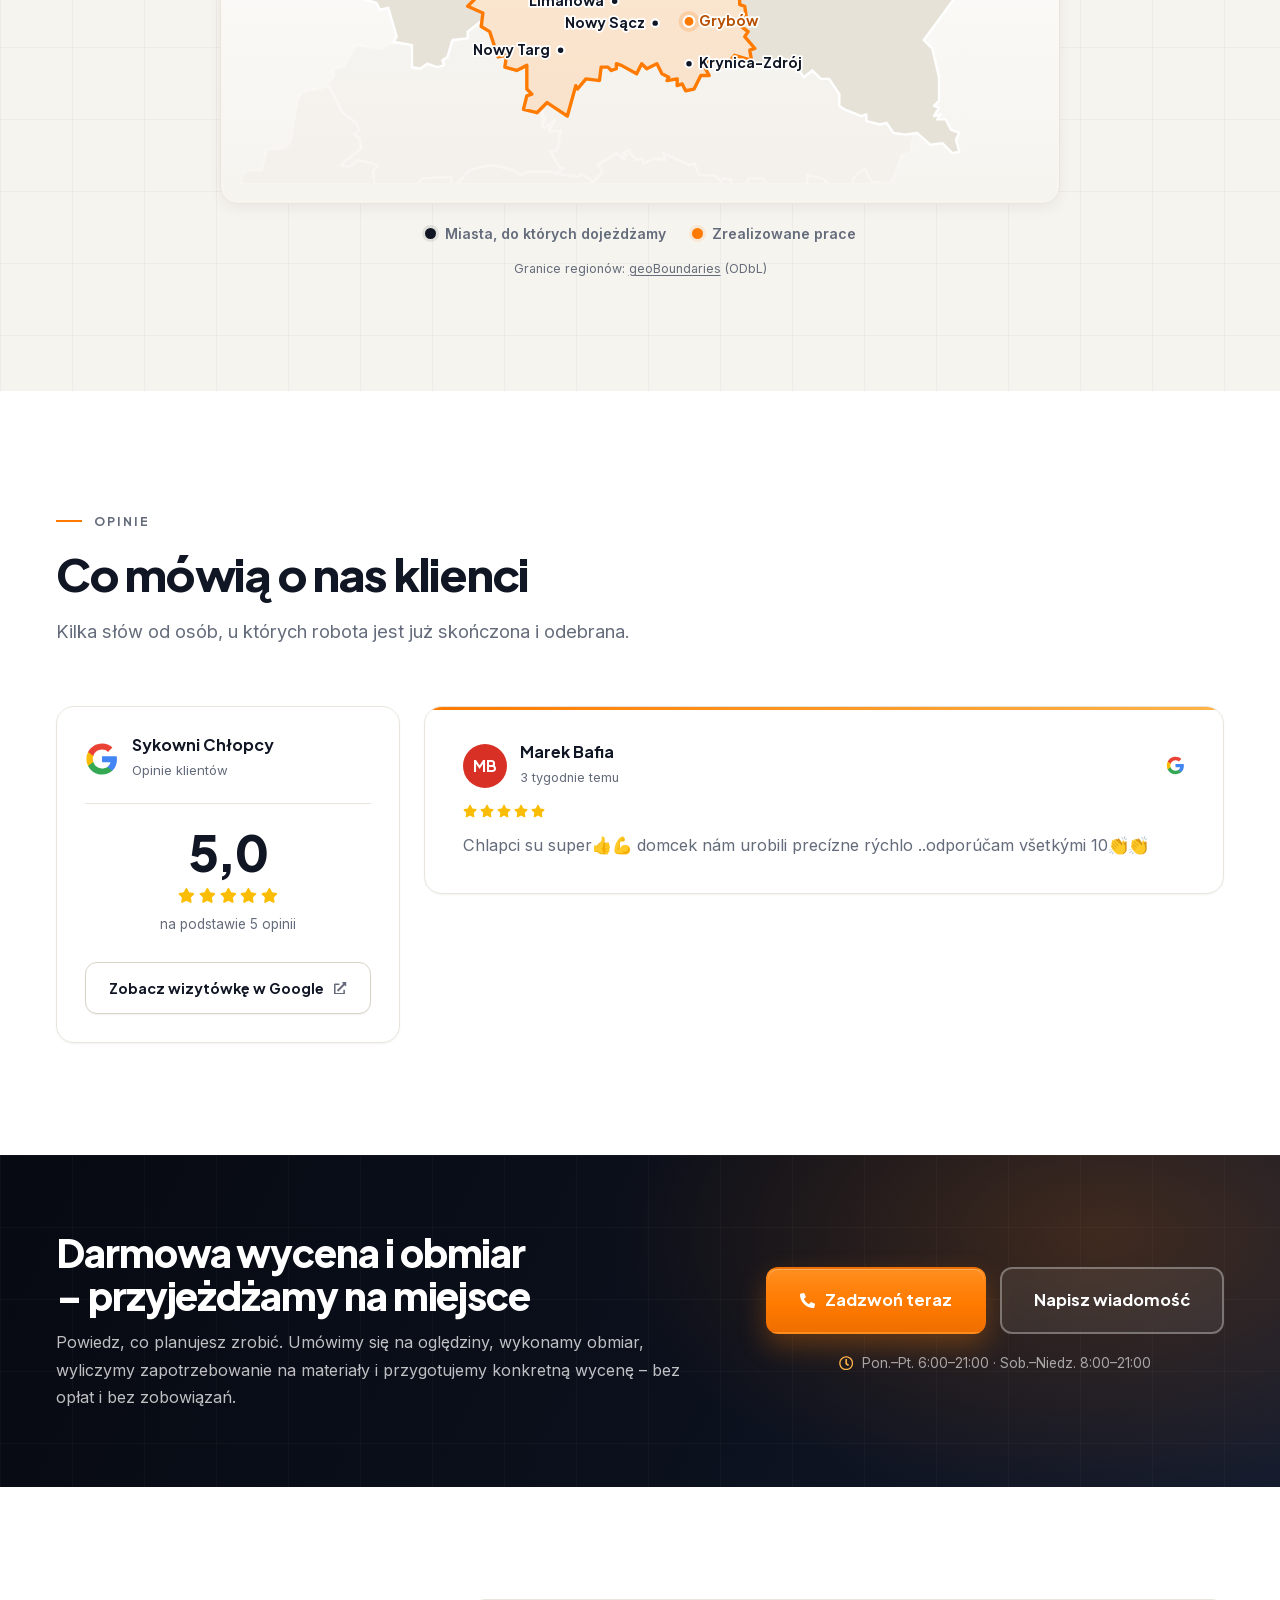
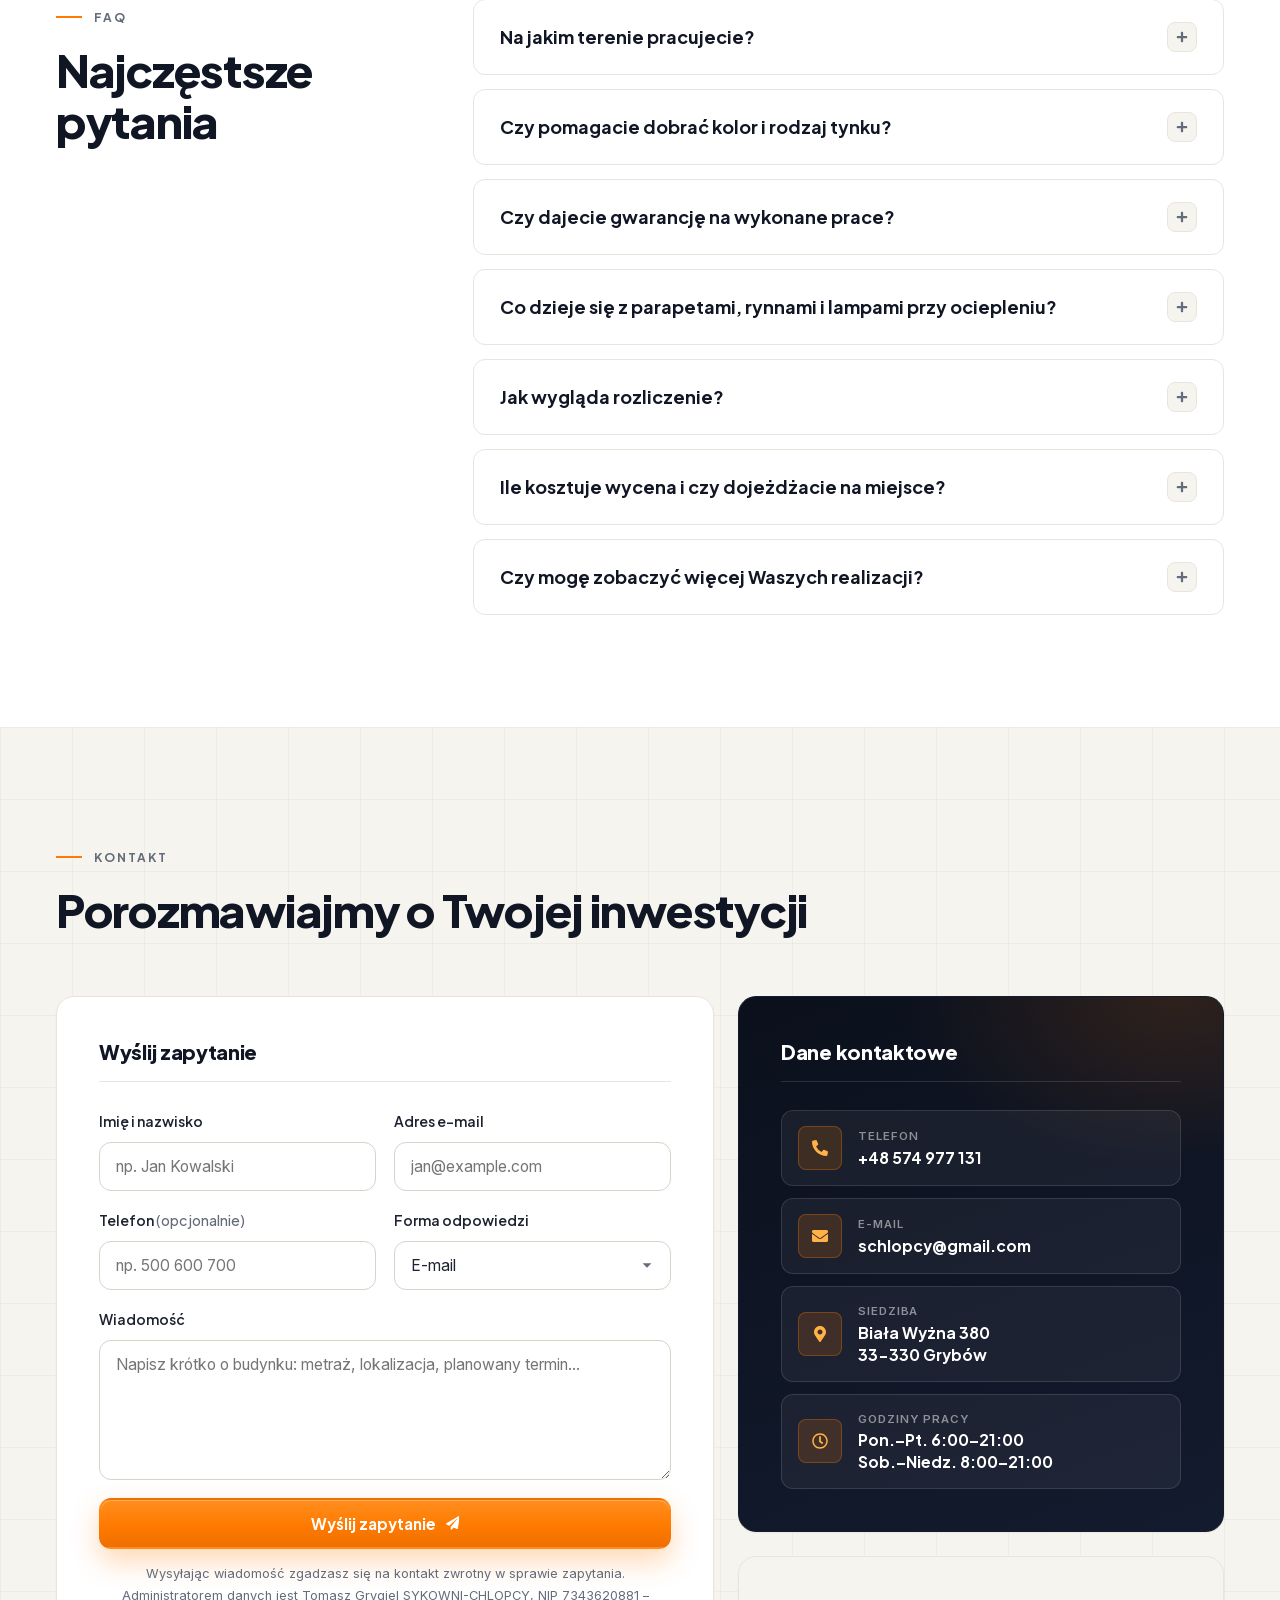
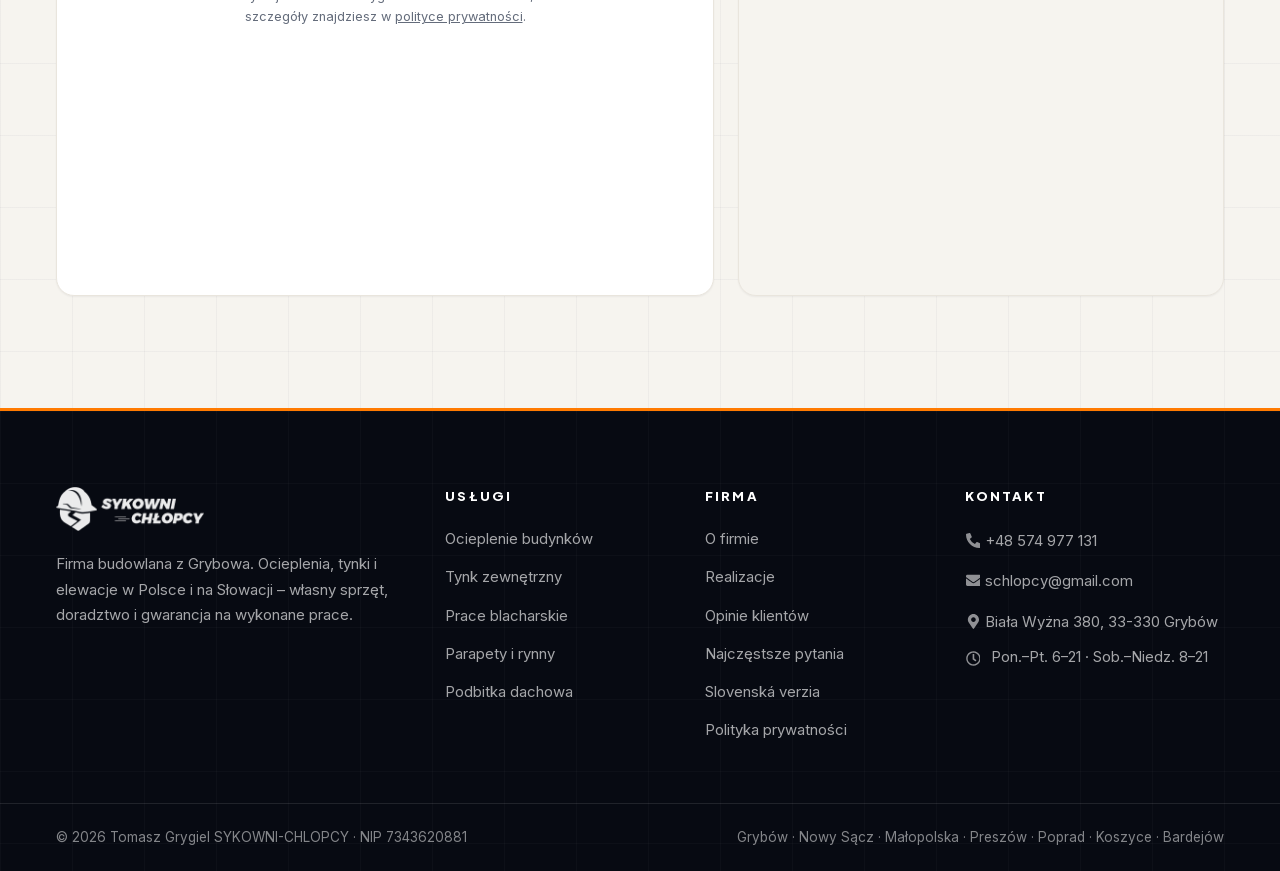
==== commit cdd5c648: "new look" ====
--- a/index.html
+++ b/index.html
@@ -7,7 +7,7 @@
   <meta name="description" content="Ocieplenia, tynki i elewacje w Grybowie, Nowym Sączu i całej Małopolsce. Własne rusztowanie, materiał pod dom, gwarancja. Darmowa wycena z dojazdem." />
   <meta name="robots" content="index, follow, max-image-preview:large, max-snippet:-1" />
   <meta name="author" content="Tomasz Grygiel SYKOWNI-CHLOPCY" />
-  <meta name="theme-color" content="#0B1F3A" />
+  <meta name="theme-color" content="#0B101C" />
   <meta name="format-detection" content="telephone=no" />
 
   <link rel="icon" href="favicon.ico" sizes="48x48" />
@@ -39,13 +39,13 @@
   <link rel="preload" href="fonts/inter-var.woff2" as="font" type="font/woff2" crossorigin />
   <!-- tło hero jest największym elementem pierwszego ekranu (LCP);
        telefon dostaje lżejszy wariant, bo i tak przykrywa go ciemna nakładka -->
-  <link rel="preload" href="modern_5-800.webp" as="image" type="image/webp" media="(max-width: 700px)" fetchpriority="high" />
-  <link rel="preload" href="modern_1.webp" as="image" type="image/webp" media="(min-width: 701px)" fetchpriority="high" />
+  <link rel="preload" href="background-800.webp" as="image" type="image/webp" media="(max-width: 700px)" fetchpriority="high" />
+  <link rel="preload" href="background.webp" as="image" type="image/webp" media="(min-width: 701px)" fetchpriority="high" />
 
   <!-- klasa .js włącza animacje wjazdu; bez skryptów treść zostaje widoczna -->
   <script>document.documentElement.classList.add('js');</script>
-  <link rel="stylesheet" href="style.css?v=74" />
-  <script src="script.js?v=74" defer></script>
+  <link rel="stylesheet" href="style.css?v=78" />
+  <script src="script.js?v=78" defer></script>
 
   <script type="application/ld+json">
   {
@@ -271,14 +271,34 @@
   <div class="hero-bg"></div>
   <div class="hero-overlay"></div>
   <div class="wrap hero-content">
+    <p class="hero-kicker" data-reveal>Ocieplenia · Tynki · Elewacje</p>
     <h1 data-reveal>Ocieplenia i elewacje,<br /><span class="grad">które robi się raz</span></h1>
     <p class="hero-subtitle" data-reveal data-reveal-delay="100">
-      Profesjonalne usługi remontowo-budowlane w Polsce i na Słowacji.
+      Ponad 15&nbsp;000&nbsp;m² wykonanych elewacji w Polsce i na Słowacji.
+      Własne rusztowanie, materiał pod dom i bezpłatna wycena na miejscu.
     </p>
     <div class="hero-actions" data-reveal data-reveal-delay="180">
       <a href="#contact-section" class="btn btn-accent btn-lg">Zamów darmową wycenę <i class="ico ico-arrow" aria-hidden="true"><svg><use href="#i-arrow-right"></use></svg></i></a>
       <a href="tel:+48574977131" class="btn btn-ghost btn-lg"><i class="ico" aria-hidden="true"><svg><use href="#i-phone-alt"></use></svg></i> +48 574 977 131</a>
     </div>
+
+    <!-- plakietkę wypełnia i odsłania script.js, gdy reviews.json ma komplet opinii -->
+    <a href="#reviews" class="hero-rating" id="hero-rating" hidden>
+      <span class="hero-rating-g" aria-hidden="true">
+        <svg viewBox="0 0 48 48" xmlns="http://www.w3.org/2000/svg">
+          <path fill="#4285F4" d="M45.12 24.5c0-1.56-.14-3.06-.4-4.5H24v8.51h11.84c-.51 2.75-2.06 5.08-4.39 6.64v5.52h7.11c4.16-3.83 6.56-9.47 6.56-16.17z"/>
+          <path fill="#34A853" d="M24 46c5.94 0 10.92-1.97 14.56-5.33l-7.11-5.52c-1.97 1.32-4.49 2.1-7.45 2.1-5.73 0-10.58-3.87-12.31-9.07H4.34v5.7C7.96 41.07 15.4 46 24 46z"/>
+          <path fill="#FBBC05" d="M11.69 28.18C11.25 26.86 11 25.45 11 24s.25-2.86.69-4.18v-5.7H4.34C2.85 17.09 2 20.45 2 24s.85 6.91 2.34 9.88l7.35-5.7z"/>
+          <path fill="#EA4335" d="M24 10.75c3.23 0 6.13 1.11 8.41 3.29l6.31-6.31C34.91 4.18 29.93 2 24 2 15.4 2 7.96 6.93 4.34 14.12l7.35 5.7c1.73-5.2 6.58-9.07 12.31-9.07z"/>
+        </svg>
+      </span>
+      <span class="rv-stars" aria-hidden="true"></span>
+      <span class="hero-rating-txt">
+        <strong id="hero-rating-num"></strong>
+        <small id="hero-rating-count"></small>
+      </span>
+    </a>
+
     <ul class="hero-chips" data-reveal data-reveal-delay="260">
       <li><i class="ico" aria-hidden="true"><svg><use href="#i-shield-alt"></use></svg></i> Gwarancja jakości</li>
       <li><i class="ico" aria-hidden="true"><svg><use href="#i-clock"></use></svg></i> Szybka realizacja</li>
@@ -476,6 +496,8 @@
             <span class="gc-tags">
               <span class="gc-place"><i class="ico" aria-hidden="true"><svg><use href="#i-map-marker-alt"></use></svg></i>Osikov</span>
             </span>
+            <span class="gc-switch" aria-hidden="true"><span>Przed</span><span>Po</span></span>
+            <span class="gc-cue" aria-hidden="true"><i class="ico"><svg><use href="#i-search-plus"></use></svg></i></span>
             <span class="gc-body">
               <span class="gc-title">Ocieplenie komplet</span>
               <span class="gc-meta">
@@ -520,6 +542,8 @@
             <span class="gc-tags">
               <span class="gc-place"><i class="ico" aria-hidden="true"><svg><use href="#i-map-marker-alt"></use></svg></i>Honce</span>
             </span>
+            <span class="gc-switch" aria-hidden="true"><span>Przed</span><span>Po</span></span>
+            <span class="gc-cue" aria-hidden="true"><i class="ico"><svg><use href="#i-search-plus"></use></svg></i></span>
             <span class="gc-body">
               <span class="gc-title">Termomodernizacja budynku</span>
               <span class="gc-meta">
@@ -555,6 +579,8 @@
             <span class="gc-tags">
               <span class="gc-place"><i class="ico" aria-hidden="true"><svg><use href="#i-map-marker-alt"></use></svg></i>Grybów</span>
             </span>
+            <span class="gc-switch" aria-hidden="true"><span>Przed</span><span>Po</span></span>
+            <span class="gc-cue" aria-hidden="true"><i class="ico"><svg><use href="#i-search-plus"></use></svg></i></span>
             <span class="gc-body">
               <span class="gc-title">Warstwa wykończeniowa elewacji</span>
               <span class="gc-meta">
@@ -595,6 +621,8 @@
             <span class="gc-tags">
               <span class="gc-place"><i class="ico" aria-hidden="true"><svg><use href="#i-map-marker-alt"></use></svg></i>Dulova Ves</span>
             </span>
+            <span class="gc-switch" aria-hidden="true"><span>Przed</span><span>Po</span></span>
+            <span class="gc-cue" aria-hidden="true"><i class="ico"><svg><use href="#i-search-plus"></use></svg></i></span>
             <span class="gc-body">
               <span class="gc-title">Termomodernizacja</span>
               <span class="gc-meta">
@@ -629,6 +657,8 @@
             <span class="gc-tags">
               <span class="gc-place"><i class="ico" aria-hidden="true"><svg><use href="#i-map-marker-alt"></use></svg></i>Slovinky</span>
             </span>
+            <span class="gc-switch" aria-hidden="true"><span>Przed</span><span>Po</span></span>
+            <span class="gc-cue" aria-hidden="true"><i class="ico"><svg><use href="#i-search-plus"></use></svg></i></span>
             <span class="gc-body">
               <span class="gc-title">Kompleksowy system elewacyjny</span>
               <span class="gc-meta">
@@ -649,6 +679,13 @@
           </figure>
         </template>
       </article>
+
+      <!-- szósty kafel domyka siatkę 3×2 i zaprasza do wyceny -->
+      <a class="gallery-more" href="#contact-section" data-reveal data-reveal-delay="120">
+        <h3>Twój dom może być następny</h3>
+        <p>Darmowa wycena z dojazdem i obmiarem na miejscu – bez zobowiązań.</p>
+        <span class="btn btn-accent btn-sm">Zamów wycenę <i class="ico ico-arrow" aria-hidden="true"><svg><use href="#i-arrow-right"></use></svg></i></span>
+      </a>
     </div>
 
   </div>
@@ -869,6 +906,7 @@
     <div class="cta-actions">
       <a href="tel:+48574977131" class="btn btn-accent btn-lg"><i class="ico" aria-hidden="true"><svg><use href="#i-phone-alt"></use></svg></i> Zadzwoń teraz</a>
       <a href="#contact-section" class="btn btn-outline-light btn-lg">Napisz wiadomość</a>
+      <p class="cta-note"><i class="ico" aria-hidden="true"><svg><use href="#i-clock-o"></use></svg></i> Pon.–Pt. 6:00–21:00 · Sob.–Niedz. 8:00–21:00</p>
     </div>
   </div>
 </section>
@@ -990,6 +1028,10 @@
             <div class="icon-circle"><i class="ico" aria-hidden="true"><svg><use href="#i-map-marker-alt"></use></svg></i></div>
             <div><span class="info-label">Siedziba</span><p>Biała Wyżna 380<br />33-330 Grybów</p></div>
           </a>
+          <div class="info-item">
+            <div class="icon-circle"><i class="ico" aria-hidden="true"><svg><use href="#i-clock-o"></use></svg></i></div>
+            <div><span class="info-label">Godziny pracy</span><p>Pon.–Pt. 6:00–21:00<br />Sob.–Niedz. 8:00–21:00</p></div>
+          </div>
         </div>
 
         <!-- loading="lazy" odkłada pobranie mapy do momentu, w którym
@@ -1043,6 +1085,7 @@
         <li><a href="tel:+48574977131"><i class="ico" aria-hidden="true"><svg><use href="#i-phone-alt"></use></svg></i> +48 574 977 131</a></li>
         <li><a href="mailto:schlopcy@gmail.com"><i class="ico" aria-hidden="true"><svg><use href="#i-envelope"></use></svg></i> schlopcy@gmail.com</a></li>
         <li><a href="https://maps.app.goo.gl/REYcrivsohncNmFw8" target="_blank" rel="noopener"><i class="ico" aria-hidden="true"><svg><use href="#i-map-marker-alt"></use></svg></i> Biała Wyżna 380, 33-330 Grybów</a></li>
+        <li><i class="ico" aria-hidden="true"><svg><use href="#i-clock-o"></use></svg></i> Pon.–Pt. 6–21 · Sob.–Niedz. 8–21</li>
       </ul>
     </div>
   </div>
@@ -1094,12 +1137,15 @@
       <button id="lightbox-next" type="button" class="lightbox-arrow" aria-label="Następna realizacja"><i class="ico" aria-hidden="true"><svg><use href="#i-chevron-right"></use></svg></i></button>
     </div>
 
-    <!-- miniatury pojawiają się tylko przy budowach z kilkoma ujęciami -->
-    <div class="lb-thumbs" id="lightbox-thumbs" role="tablist" aria-label="Ujęcia z tej budowy" hidden></div>
-
-    <div class="lb-info" id="lightbox-info">
-      <p class="lb-desc" id="lightbox-desc" hidden></p>
-      <ul class="lb-facts" id="lightbox-facts"></ul>
+    <!-- stopka podglądu: pasek z miniaturami, opisem i metrykami budowy -->
+    <div class="lb-foot">
+      <!-- miniatury pojawiają się tylko przy budowach z kilkoma ujęciami -->
+      <div class="lb-thumbs" id="lightbox-thumbs" role="tablist" aria-label="Ujęcia z tej budowy" hidden></div>
+
+      <div class="lb-info" id="lightbox-info">
+        <p class="lb-desc" id="lightbox-desc" hidden></p>
+        <ul class="lb-facts" id="lightbox-facts"></ul>
+      </div>
     </div>
   </div>
 </div>
--- a/style.css
+++ b/style.css
@@ -1,5 +1,8 @@
 /* =========================================================
-   Sykowni Chłopcy – design system
+   Sykowni Chłopcy – design system v2 „Studio"
+   Nowa warstwa wizualna: architektoniczna geometria, ciepły
+   papier + atramentowy granat + pomarańcz marki. Mechanika
+   (reveal, mapa, lightbox, opinie, formularz) bez zmian.
    ========================================================= */
 
 /* Kroje pisma stoją na naszym serwerze – zero zapytań do Google i zero
@@ -25,44 +28,59 @@
 }
 
 :root {
-  --navy-900: #071528;
-  --navy-800: #0B1F3A;
-  --navy-700: #122E52;
-  --navy-600: #1B3F6B;
-  --primary: #0B1F3A;
-  --primary-hover: #122E52;
-
-  --accent: #FF8A00;
+  /* atramentowe granaty – tło sekcji ciemnych i tekst nagłówków */
+  --navy-900: #070A12;
+  --navy-800: #0B101C;
+  --navy-700: #131B2E;
+  --navy-600: #1C2740;
+  --primary: #101624;
+  --primary-hover: #1B2337;
+
+  --accent: #FF7A00;
   --accent-soft: #FFB347;
-  --accent-hover: #E97A00;
-  --accent-tint: rgba(255, 138, 0, 0.12);
-
+  --accent-hover: #E86D00;
+  --accent-tint: rgba(255, 122, 0, 0.1);
+  /* „palony" wariant akcentu do TEKSTU na jasnych tłach – #FF7A00 ma tam
+     ledwie 2,6:1, ten przechodzi WCAG AA (4,9:1 na białym) */
+  --accent-ink: #B85000;
+  --accent-ink-hover: #9A4300;
+  /* jeden przepis na pomarańczowe kafelki ikon: jasne i ciemne sekcje */
+  --tile-line: rgba(255, 122, 0, 0.25);
+  --tile-bg-dark: rgba(255, 122, 0, 0.16);
+  --tile-line-dark: rgba(255, 122, 0, 0.3);
+
+  /* ciepły papier zamiast chłodnej szarości – mniej „szablonowo" */
   --bg: #ffffff;
-  --bg-light: #F6F8FB;
-  --bg-dark: #0B1F3A;
-
-  --text: #1F2A37;
-  --text-muted: #64748B;
+  --bg-light: #F6F4EF;
+  --bg-dark: #0B101C;
+
+  --text: #1C2230;
+  --text-muted: #646C7B;
   --text-invert: #ffffff;
-  --border: #E5EAF1;
-  --dot: #C3D0E0;
+  --border: #E9E5DD;
+  --border-strong: #D8D3C7;
+  /* neutralne trzymają tę samą ciepłą temperaturę co papier */
+  --dot: #CBC5B9;
   --border-dark: rgba(255, 255, 255, 0.12);
 
-  --shadow-xs: 0 1px 2px rgba(11, 31, 58, 0.05);
-  --shadow-sm: 0 4px 14px rgba(11, 31, 58, 0.06);
-  --shadow-md: 0 16px 40px rgba(11, 31, 58, 0.10);
-  --shadow-lg: 0 32px 70px rgba(11, 31, 58, 0.16);
-  --shadow-accent: 0 12px 28px rgba(255, 138, 0, 0.32);
-
-  --radius-sm: 10px;
-  --radius: 16px;
-  --radius-lg: 24px;
-
-  --wrap: 1200px;
-  --nav-h: 76px;
-
-  --font-head: 'Plus Jakarta Sans', 'Poppins', system-ui, sans-serif;
-  --font-body: 'Inter', 'Open Sans', system-ui, sans-serif;
+  --shadow-xs: 0 1px 2px rgba(16, 22, 36, 0.05);
+  --shadow-sm: 0 4px 14px rgba(16, 22, 36, 0.06);
+  --shadow-md: 0 16px 40px rgba(16, 22, 36, 0.1);
+  --shadow-lg: 0 32px 70px rgba(16, 22, 36, 0.16);
+  --shadow-accent: 0 12px 28px rgba(255, 122, 0, 0.3);
+
+  /* ostrzejsza, bardziej „architektoniczna" geometria */
+  --radius-sm: 8px;
+  --radius: 12px;
+  --radius-lg: 18px;
+  --radius-btn: 12px;
+
+  --wrap: 1216px;
+  --nav-h: 78px;
+
+  /* fallback systemowy zamiast losowo zainstalowanych krojów z dawnej palety */
+  --font-head: 'Plus Jakarta Sans', system-ui, 'Segoe UI', sans-serif;
+  --font-body: 'Inter', system-ui, 'Segoe UI', sans-serif;
 
   --ease: cubic-bezier(0.22, 1, 0.36, 1);
 }
@@ -92,6 +110,8 @@
 
 img { max-width: 100%; display: block; }
 a { color: inherit; }
+
+::selection { background: var(--accent); color: #fff; }
 
 /* ================= IKONY =================
    Sprite <symbol> wklejony na początku <body>; znacznik <i class="ico">
@@ -124,20 +144,43 @@
   font-family: var(--font-head);
   color: var(--primary);
   font-weight: 800;
-  line-height: 1.18;
-  letter-spacing: -0.02em;
+  line-height: 1.12;
+  letter-spacing: -0.028em;
+}
+/* ciasna interlinia i mocno ujemny tracking służą tylko rozmiarom display –
+   tytuły kart (1.1–1.3rem) dostają wartości pod swój rozmiar optyczny */
+h3, h4 { line-height: 1.3; letter-spacing: -0.015em; }
+@supports (text-wrap: balance) {
+  h1, h2 { text-wrap: balance; }
 }
 
 .wrap { max-width: var(--wrap); margin: 0 auto; padding: 0 24px; }
-.section-container { padding-top: 110px; padding-bottom: 110px; }
-.bg-light { background: var(--bg-light); }
-.bg-dark { background: var(--bg-dark); color: rgba(255, 255, 255, 0.78); }
+.section-container { padding-top: 112px; padding-bottom: 112px; }
+
+/* sekcje jasne: ciepły papier z ledwo widoczną siatką techniczną */
+.bg-light {
+  background-color: var(--bg-light);
+  background-image:
+    linear-gradient(rgba(16, 22, 36, 0.035) 1px, transparent 1px),
+    linear-gradient(90deg, rgba(16, 22, 36, 0.035) 1px, transparent 1px);
+  background-size: 72px 72px;
+}
+/* sekcje ciemne: atrament z pomarańczową poświatą i tą samą siatką */
+.bg-dark {
+  background-color: var(--bg-dark);
+  background-image:
+    radial-gradient(900px 480px at 88% 0%, rgba(255, 122, 0, 0.08), transparent 60%),
+    linear-gradient(rgba(255, 255, 255, 0.03) 1px, transparent 1px),
+    linear-gradient(90deg, rgba(255, 255, 255, 0.03) 1px, transparent 1px);
+  background-size: auto, 72px 72px, 72px 72px;
+  color: rgba(255, 255, 255, 0.78);
+}
 
 .skip-link {
   position: fixed; left: 0; top: 0; z-index: 10001;
   transform: translateY(-120%);
   background: var(--accent); color: #fff; padding: 12px 20px; border-radius: 0 0 12px 0;
-  font-weight: 600; text-decoration: none; transition: transform 0.2s ease;
+  font-weight: 700; text-decoration: none; transition: transform 0.2s ease;
 }
 .skip-link:focus { transform: translateY(0); }
 
@@ -146,8 +189,8 @@
 /* ================= BUTTONS ================= */
 .btn {
   display: inline-flex; align-items: center; justify-content: center; gap: 10px;
-  font-family: var(--font-head); font-weight: 700; font-size: 0.98rem;
-  padding: 14px 26px; border-radius: 999px; border: 2px solid transparent;
+  font-family: var(--font-head); font-weight: 700; font-size: 0.96rem;
+  padding: 14px 26px; border-radius: var(--radius-btn); border: 2px solid transparent;
   text-decoration: none; cursor: pointer; white-space: nowrap;
   transition: transform 0.3s var(--ease), box-shadow 0.3s var(--ease), background 0.25s ease, color 0.25s ease, border-color 0.25s ease;
 }
@@ -155,31 +198,39 @@
 .btn:hover { transform: translateY(-3px); }
 .btn:active { transform: translateY(-1px); }
 
-.btn-accent { background: var(--accent); color: #fff; box-shadow: var(--shadow-accent); }
-.btn-accent:hover { background: var(--accent-hover); box-shadow: 0 18px 36px rgba(255, 138, 0, 0.38); }
+.btn-accent {
+  background: linear-gradient(180deg, #FF8E1F 0%, var(--accent) 55%, #EE6F00 100%);
+  color: #fff;
+  box-shadow: inset 0 1px 0 rgba(255, 255, 255, 0.28), var(--shadow-accent);
+}
+.btn-accent:hover {
+  background: linear-gradient(180deg, #FF830A 0%, var(--accent-hover) 60%, #DB6500 100%);
+  box-shadow: inset 0 1px 0 rgba(255, 255, 255, 0.2), 0 18px 36px rgba(255, 122, 0, 0.36);
+}
 .btn:hover .ico-arrow { transform: translateX(4px); }
 
-.btn-primary { background: var(--primary); color: #fff; box-shadow: 0 12px 28px rgba(11, 31, 58, 0.22); }
-.btn-primary:hover { background: var(--primary-hover); }
-
-.btn-ghost { background: rgba(255, 255, 255, 0.08); color: #fff; border-color: rgba(255, 255, 255, 0.35); backdrop-filter: blur(6px); }
+.btn-primary { background: var(--primary); color: #fff; box-shadow: 0 12px 28px rgba(16, 22, 36, 0.22); }
+.btn-primary:hover { background: var(--primary-hover); box-shadow: 0 16px 34px rgba(16, 22, 36, 0.28); }
+
+.btn-ghost { background: rgba(255, 255, 255, 0.07); color: #fff; border-color: rgba(255, 255, 255, 0.32); backdrop-filter: blur(6px); -webkit-backdrop-filter: blur(6px); }
 .btn-ghost:hover { background: #fff; color: var(--primary); border-color: #fff; }
 
-.btn-outline-light { background: transparent; color: #fff; border-color: rgba(255, 255, 255, 0.45); }
+/* ta sama osobowość co .btn-ghost – jeden przycisk wtórny na ciemnym tle */
+.btn-outline-light { background: rgba(255, 255, 255, 0.07); color: #fff; border-color: rgba(255, 255, 255, 0.32); backdrop-filter: blur(6px); -webkit-backdrop-filter: blur(6px); }
 .btn-outline-light:hover { background: #fff; color: var(--primary); border-color: #fff; }
 
 .btn-link { color: var(--primary); background: none; padding: 14px 4px; }
 .btn-link:hover { color: var(--accent); transform: none; }
 .btn-link:hover i { transform: translateX(5px); }
 
-.btn-sm { padding: 10px 20px; font-size: 0.88rem; }
-.btn-lg { padding: 17px 34px; font-size: 1.05rem; }
+.btn-sm { padding: 10px 20px; font-size: 0.87rem; }
+.btn-lg { padding: 17px 32px; font-size: 1.04rem; }
 .btn-block { width: 100%; }
 
 /* ================= NAVBAR ================= */
 .navbar {
   position: sticky; top: 0; left: 0; width: 100%; z-index: 1000;
-  background: rgba(255, 255, 255, 0.88);
+  background: rgba(255, 255, 255, 0.9);
   backdrop-filter: blur(14px); -webkit-backdrop-filter: blur(14px);
   border-bottom: 1px solid transparent;
   transition: box-shadow 0.3s ease, background 0.3s ease, border-color 0.3s ease;
@@ -187,26 +238,47 @@
 .navbar.scrolled { background: rgba(255, 255, 255, 0.97); box-shadow: var(--shadow-sm); border-bottom-color: var(--border); }
 .nav-container { display: flex; align-items: center; justify-content: space-between; gap: 24px; height: var(--nav-h); }
 
-.nav-logo { display: flex; align-items: center; }
-.hero-logo { max-height: 46px; width: auto; transition: transform 0.3s var(--ease); }
+/* Na stronie głównej zdjęcie hero wchodzi pod pasek: dopóki nie przewiniesz
+   (JS dodaje .scrolled powyżej 20px), nawigacja jest przezroczysta, a logo
+   i kontrolki bieleją – pierwsza klatka to pełnoekranowy kadr, nie biały pasek.
+   Bez :has()/JS oraz na podstronach (brak #hero) zostaje wariant biały. */
+.js body:has(#hero) .navbar:not(.scrolled) {
+  background: transparent;
+  backdrop-filter: none; -webkit-backdrop-filter: none;
+}
+.js body:has(#hero) .navbar:not(.scrolled) .hero-logo { filter: brightness(0) invert(1); }
+.js body:has(#hero) .navbar:not(.scrolled) .lang-toggle { border-color: rgba(255, 255, 255, 0.35); color: #fff; background: transparent; }
+.js body:has(#hero) .navbar:not(.scrolled) .lang-toggle .ico { color: rgba(255, 255, 255, 0.7); }
+.js body:has(#hero) .navbar:not(.scrolled) .hamburger span { background: #fff; }
+
+.nav-logo { display: flex; align-items: center; flex-shrink: 0; }
+.hero-logo { max-height: 46px; width: auto; transition: transform 0.3s var(--ease), filter 0.3s ease; }
 .nav-logo:hover .hero-logo { transform: scale(1.04); }
 
-.nav-center { display: flex; align-items: center; list-style: none; gap: 30px; }
+/* odnośniki wersalikami – bardziej „studyjnie", mniej szablonowo */
+.nav-center { display: flex; align-items: center; list-style: none; gap: 21px; }
 .nav-links a {
-  color: var(--text); font-family: var(--font-head); font-weight: 600; font-size: 0.94rem;
+  color: var(--text); font-family: var(--font-head); font-weight: 700; font-size: 0.76rem;
+  letter-spacing: 0.05em; text-transform: uppercase; white-space: nowrap;
   text-decoration: none; position: relative; padding: 6px 0; transition: color 0.25s ease;
 }
 .nav-links a::after {
-  content: ''; position: absolute; left: 0; bottom: -2px; width: 100%; height: 3px; border-radius: 3px;
+  content: ''; position: absolute; left: 0; bottom: -3px; width: 100%; height: 2px;
   background: var(--accent); transform: scaleX(0); transform-origin: right;
   transition: transform 0.35s var(--ease);
 }
 .nav-links a:hover, .nav-links a.active { color: var(--primary); }
 .nav-links a:hover::after, .nav-links a.active::after { transform: scaleX(1); transform-origin: left; }
+/* jasne odnośniki tylko w wariancie desktopowym paska – mobilne menu
+   rozwija się na białym tle i zostaje przy ciemnym tekście */
+@media (min-width: 1101px) {
+  .js body:has(#hero) .navbar:not(.scrolled) .nav-links a { color: rgba(255, 255, 255, 0.85); }
+  .js body:has(#hero) .navbar:not(.scrolled) .nav-links a:hover,
+  .js body:has(#hero) .navbar:not(.scrolled) .nav-links a.active { color: #fff; }
+}
 .nav-right { display: flex; align-items: center; gap: 14px; }
 /* wycena zawsze pod ręką – najczęstszy powód wizyty na stronie */
-.nav-cta { padding: 10px 20px; font-size: 0.86rem; box-shadow: 0 8px 18px rgba(255, 138, 0, 0.28); }
-.nav-cta:hover { box-shadow: 0 12px 24px rgba(255, 138, 0, 0.36); }
+.nav-cta { padding: 11px 20px; font-size: 0.85rem; }
 /* numer telefonu doklejony do menu mobilnego; na desktopie zbędny */
 .nav-cta-mobile { display: none; }
 
@@ -214,176 +286,276 @@
 .lang-select { position: relative; }
 .lang-toggle {
   display: inline-flex; align-items: center; gap: 8px; cursor: pointer;
-  background: var(--bg-light); border: 1px solid var(--border); border-radius: 999px;
-  padding: 8px 14px; color: var(--text);
+  background: transparent; border: 1px solid var(--border-strong); border-radius: var(--radius-sm);
+  padding: 9px 13px; color: var(--text);
   font-family: var(--font-head); font-size: 0.8rem; font-weight: 700; letter-spacing: 0.03em; line-height: 1;
   transition: border-color 0.25s ease, background 0.25s ease, color 0.25s ease;
 }
-.lang-toggle:hover { border-color: var(--accent); color: var(--primary); background: #fff; }
-.lang-toggle i:first-child { color: var(--accent); font-size: 0.9rem; }
-.lang-caret { font-size: 0.62rem; color: var(--text-muted); transition: transform 0.3s var(--ease); }
+.lang-toggle:hover { border-color: var(--primary); }
+.lang-toggle .ico { font-size: 0.95rem; color: var(--text-muted); }
+.lang-caret { transition: transform 0.3s var(--ease); font-size: 0.6rem !important; }
 .lang-toggle[aria-expanded="true"] .lang-caret { transform: rotate(180deg); }
 
 .lang-menu {
-  position: absolute; top: calc(100% + 10px); right: 0; z-index: 40;
-  min-width: 232px; list-style: none; padding: 8px;
-  background: #fff; border: 1px solid var(--border); border-radius: 16px; box-shadow: var(--shadow-md);
-}
+  position: absolute; top: calc(100% + 10px); right: 0; z-index: 1001;
+  min-width: 230px; list-style: none; padding: 6px;
+  background: #fff; border: 1px solid var(--border); border-radius: var(--radius);
+  box-shadow: var(--shadow-md);
+  animation: langIn 0.25s var(--ease) both;
+}
+@keyframes langIn { from { opacity: 0; transform: translateY(-6px); } to { opacity: 1; transform: none; } }
 .lang-menu a {
   display: flex; align-items: center; gap: 12px;
-  padding: 10px 12px; border-radius: 11px; text-decoration: none; color: var(--text);
+  padding: 10px 12px; border-radius: 8px; text-decoration: none;
   transition: background 0.2s ease;
 }
 .lang-menu a:hover { background: var(--bg-light); }
 .lang-code {
-  flex-shrink: 0; width: 34px; height: 26px; border-radius: 7px;
+  flex-shrink: 0; width: 34px; height: 26px; border-radius: 6px;
   display: flex; align-items: center; justify-content: center;
   background: var(--primary); color: #fff;
-  font-family: var(--font-head); font-size: 0.72rem; font-weight: 800; letter-spacing: 0.04em;
-}
-.lang-name {
-  flex: 1; display: flex; flex-direction: column; line-height: 1.3;
-  font-family: var(--font-head); font-size: 0.9rem; font-weight: 600; color: var(--primary);
-}
-.lang-name small { font-family: var(--font-body); font-size: 0.75rem; font-weight: 500; color: var(--text-muted); }
-.lang-menu i { font-size: 0.75rem; color: var(--text-muted); }
+  font-family: var(--font-head); font-weight: 800; font-size: 0.7rem; letter-spacing: 0.04em;
+}
 .lang-menu a.is-active .lang-code { background: var(--accent); }
-.lang-menu a.is-active i { color: #0F9D6B; }
-
-/* 44 px to minimalny wygodny cel dla kciuka – ikona zostaje mała,
-   powiększamy sam obszar klikalny */
+.lang-name { flex: 1; font-family: var(--font-head); font-weight: 700; font-size: 0.86rem; color: var(--primary); line-height: 1.25; }
+.lang-name small { display: block; font-family: var(--font-body); font-weight: 500; font-size: 0.72rem; color: var(--text-muted); }
+.lang-menu .ico { font-size: 0.75rem; color: var(--text-muted); }
+.lang-menu a.is-active .ico { color: var(--accent); }
+
 .hamburger {
-  display: none; flex-direction: column; align-items: center; justify-content: center;
-  gap: 6px; cursor: pointer; background: none; border: none;
-  width: 44px; height: 44px; margin-right: -8px; padding: 0;
-}
-.hamburger span { width: 26px; height: 2.5px; background: var(--primary); border-radius: 3px; transition: 0.3s var(--ease); }
+  display: none; flex-direction: column; justify-content: center; gap: 6px;
+  width: 44px; height: 44px; padding: 10px;
+  background: none; border: 0; cursor: pointer;
+}
+.hamburger span {
+  display: block; height: 2.5px; width: 100%; border-radius: 2px;
+  background: var(--primary); transition: transform 0.3s var(--ease), opacity 0.25s ease;
+}
 
 /* ================= HERO ================= */
+/* ujemny margines wsuwa zdjęcie pod przezroczysty pasek nawigacji –
+   pierwszy ekran to pełna wysokość okna, nie „okno minus pasek" */
 #hero {
-  position: relative; min-height: calc(100vh - var(--nav-h));
+  position: relative; min-height: 100vh;
+  margin-top: calc(-1 * var(--nav-h));
   display: flex; flex-direction: column; justify-content: center;
-  padding: 90px 0 110px; color: #fff; overflow: hidden;
+  padding: calc(var(--nav-h) + 90px) 0 170px; color: #fff; overflow: hidden;
   background: var(--navy-900);
 }
 /* svh liczy się bez paska adresu, więc na telefonie nic nie „skacze”
    przy przewijaniu; przeglądarki bez svh zostają przy 100vh wyżej */
 @supports (height: 100svh) {
-  #hero { min-height: calc(100svh - var(--nav-h)); }
+  #hero { min-height: 100svh; }
 }
 .hero-bg {
   position: absolute; inset: 0;
   background: center center / cover no-repeat;
-  background-image: url('modern_1.webp');
+  /* ukończona realizacja w złotym świetle – ciepło kadru gra z akcentem
+     marki, a dowód wykonanej roboty wita odwiedzającego od progu */
+  background-image: url('background.webp');
   transform: scale(1.04);
-}
+  /* grade kadru: głębsze cienie i czystsza biel elewacji */
+  filter: saturate(1.14) contrast(1.07) brightness(0.97);
+}
+/* powolne osadzanie kadru po wejściu – kończy dokładnie na wartości statycznej */
+@keyframes heroSettle { from { transform: scale(1.16); } to { transform: scale(1.04); } }
+.js .hero-bg { animation: heroSettle 6.5s var(--ease) both; }
 /* na telefonie pełne 1600 px to strata transferu na najważniejszym
    elemencie pierwszego ekranu – wersja 800 px wygląda pod nakładką tak samo */
 @media (max-width: 700px) {
-  .hero-bg { background-image: url('modern_5-800.webp'); }
+  .hero-bg { background-image: url('background-800.webp'); }
 }
 .hero-overlay {
   position: absolute; inset: 0;
   background:
-    radial-gradient(1000px 600px at 15% 20%, rgba(255, 138, 0, 0.18), transparent 60%),
-    linear-gradient(120deg, rgba(7, 21, 40, 0.94) 0%, rgba(11, 31, 58, 0.86) 45%, rgba(11, 31, 58, 0.55) 100%);
-}
-.hero-content { position: relative; z-index: 2; max-width: 900px; }
-
+    radial-gradient(1000px 600px at 12% 18%, rgba(255, 122, 0, 0.16), transparent 60%),
+    linear-gradient(0deg, rgba(7, 10, 18, 0.92) 0%, rgba(7, 10, 18, 0.5) 18%, transparent 46%),
+    linear-gradient(115deg, rgba(7, 10, 18, 0.95) 0%, rgba(11, 16, 28, 0.84) 46%, rgba(11, 16, 28, 0.4) 100%);
+}
+.hero-content { position: relative; z-index: 2; max-width: 960px; }
+
+/* pasek nad tytułem – od razu mówi, czym zajmuje się firma */
+.hero-kicker {
+  display: inline-flex; align-items: center; gap: 11px;
+  margin-bottom: 24px; padding: 9px 16px; border-radius: var(--radius-sm);
+  background: rgba(255, 255, 255, 0.06); border: 1px solid rgba(255, 255, 255, 0.2);
+  backdrop-filter: blur(8px); -webkit-backdrop-filter: blur(8px);
+  font-family: var(--font-head); font-weight: 700; font-size: 0.76rem;
+  letter-spacing: 0.18em; text-transform: uppercase; color: rgba(255, 255, 255, 0.9);
+}
+.hero-kicker::before {
+  content: ''; width: 8px; height: 8px; flex-shrink: 0;
+  background: var(--accent);
+}
+
+/* kontrast wag w obrębie jednego nagłówka: lekka pierwsza linia,
+   ekstrabold gradientowa puenta – zmienny font robi to za darmo */
 #hero h1 {
-  color: #fff; font-size: clamp(2.4rem, 5.2vw + 0.4rem, 4.4rem);
-  margin: 0 0 22px; letter-spacing: -0.03em;
-}
+  color: #fff; font-size: clamp(2.5rem, 5.4vw + 0.4rem, 4.7rem);
+  margin: 0 0 24px; font-weight: 350; letter-spacing: -0.025em; line-height: 1.06;
+}
+#hero h1 .grad { font-weight: 800; letter-spacing: -0.035em; }
 .grad {
   background: linear-gradient(100deg, var(--accent-soft), var(--accent));
   -webkit-background-clip: text; background-clip: text; color: transparent;
 }
 .hero-subtitle {
-  font-size: clamp(1.02rem, 1.1vw + 0.7rem, 1.22rem);
-  color: rgba(255, 255, 255, 0.86); max-width: 640px; line-height: 1.75;
-}
-.hero-actions { display: flex; flex-wrap: wrap; gap: 14px; margin-top: 36px; }
-
+  font-size: clamp(1.02rem, 1.1vw + 0.7rem, 1.24rem);
+  color: rgba(255, 255, 255, 0.85); max-width: 620px; line-height: 1.7;
+}
+.hero-actions { display: flex; flex-wrap: wrap; gap: 14px; margin-top: 38px; }
+
+/* plakietka z oceną Google – wypełnia ją script.js na podstawie reviews.json,
+   bez danych zostaje ukryta tak samo jak cała sekcja opinii */
+.hero-rating {
+  display: flex; width: fit-content; align-items: center; gap: 12px;
+  margin-top: 30px; padding: 11px 18px 11px 14px; border-radius: var(--radius);
+  background: rgba(7, 10, 18, 0.52); border: 1px solid rgba(255, 255, 255, 0.18);
+  backdrop-filter: blur(10px); -webkit-backdrop-filter: blur(10px);
+  text-decoration: none; color: #fff;
+  box-shadow: 0 10px 30px rgba(0, 0, 0, 0.25);
+  animation: heroRatingIn 0.6s var(--ease) both;
+  transition: transform 0.35s var(--ease), border-color 0.3s ease, background 0.3s ease;
+}
+.hero-rating:hover {
+  transform: translateY(-3px);
+  border-color: rgba(255, 179, 71, 0.55); background: rgba(7, 10, 18, 0.72);
+}
+@keyframes heroRatingIn { from { opacity: 0; transform: translateY(10px); } to { opacity: 1; transform: none; } }
+.hero-rating-g { flex-shrink: 0; width: 22px; height: 22px; display: flex; }
+.hero-rating-g svg { width: 100%; height: 100%; }
+.hero-rating .rv-stars { font-size: 0.9rem; }
+.hero-rating-txt { line-height: 1.3; }
+.hero-rating-txt strong { display: block; font-family: var(--font-head); font-weight: 700; font-size: 0.92rem; }
+.hero-rating-txt small { display: block; font-size: 0.76rem; color: rgba(255, 255, 255, 0.62); }
+
+/* atuty jako techniczna listwa nad dolną krawędzią hero */
 .hero-chips {
-  list-style: none; display: flex; flex-wrap: wrap; gap: 12px 28px;
-  margin-top: 44px; padding-top: 28px; border-top: 1px solid rgba(255, 255, 255, 0.16);
+  list-style: none; display: flex; flex-wrap: wrap; gap: 14px 24px;
+  margin-top: 46px; padding-top: 26px; border-top: 1px solid rgba(255, 255, 255, 0.16);
 }
 .hero-chips li {
   display: flex; align-items: center; gap: 10px;
-  font-size: 0.92rem; font-weight: 500; color: rgba(255, 255, 255, 0.85);
-  padding: 8px 14px; margin: -8px 0; border-radius: 999px;
-  border: 1px solid transparent;
-  transition: color 0.3s ease, background 0.3s ease, border-color 0.3s ease, transform 0.4s var(--ease);
-}
-.hero-chips li:hover {
-  color: #fff; transform: translateY(-3px);
-  background: rgba(255, 255, 255, 0.1);
-  border-color: rgba(255, 255, 255, 0.22);
-}
+  font-family: var(--font-head); font-size: 0.76rem; font-weight: 700;
+  letter-spacing: 0.05em; text-transform: uppercase; white-space: nowrap;
+  color: rgba(255, 255, 255, 0.82);
+  transition: color 0.3s ease, transform 0.4s var(--ease);
+}
+.hero-chips li:hover { color: #fff; transform: translateY(-2px); }
 .hero-chips i {
-  color: var(--accent); font-size: 1rem;
-  transition: transform 0.45s var(--ease), color 0.3s ease, filter 0.3s ease;
+  width: 32px; height: 32px; border-radius: var(--radius-sm);
+  display: flex; align-items: center; justify-content: center;
+  background: var(--tile-bg-dark); border: 1px solid var(--tile-line-dark);
+  color: var(--accent-soft); font-size: 0.92rem;
+  transition: transform 0.45s var(--ease), background 0.3s ease, color 0.3s ease, border-color 0.3s ease;
 }
 .hero-chips li:hover i {
-  color: var(--accent-soft); transform: scale(1.2);
-  filter: drop-shadow(0 0 10px rgba(255, 138, 0, 0.6));
-}
-
+  background: var(--accent); border-color: var(--accent); color: #fff;
+  transform: translateY(-2px);
+}
+/* atuty wchodzą kaskadą po odsłonięciu listy; keyframes bez „to" + fill
+   backwards zostawiają transform wolny, więc hover dalej działa */
+.js .hero-chips li { opacity: 0; }
+.js .hero-chips.is-revealed li { opacity: 1; animation: chipIn 0.55s var(--ease) backwards; }
+.js .hero-chips.is-revealed li:nth-child(2) { animation-delay: 90ms; }
+.js .hero-chips.is-revealed li:nth-child(3) { animation-delay: 180ms; }
+.js .hero-chips.is-revealed li:nth-child(4) { animation-delay: 270ms; }
+@keyframes chipIn { from { opacity: 0; transform: translateY(14px); } }
+
+/* w nowym układzie dolną krawędź hero zajmuje karta z liczbami –
+   wskaźnik przewijania nie ma już gdzie stać i tylko by z nią kolidował */
 .hero-scroll {
-  position: absolute; bottom: 26px; left: 50%; transform: translateX(-50%); z-index: 2;
+  display: none;
+  position: absolute; bottom: 96px; left: 50%; transform: translateX(-50%); z-index: 2;
   width: 26px; height: 42px; border: 2px solid rgba(255, 255, 255, 0.4); border-radius: 999px;
-  display: flex; justify-content: center; padding-top: 8px;
+  justify-content: center; padding-top: 8px;
 }
 .hero-scroll span { width: 4px; height: 8px; border-radius: 4px; background: var(--accent); animation: scrollDot 1.8s infinite; }
 @keyframes scrollDot { 0% { opacity: 0; transform: translateY(-4px); } 50% { opacity: 1; } 100% { opacity: 0; transform: translateY(12px); } }
 
-/* ================= STATS ================= */
-.stats-band { background: var(--navy-800); border-top: 1px solid rgba(255, 255, 255, 0.08); }
+/* ================= STATS =================
+   Biała karta nachodząca na dolną krawędź hero – liczby wchodzą
+   w pole widzenia razem z pierwszym przewinięciem. */
+.stats-band { background: transparent; position: relative; z-index: 5; padding: 0 24px; }
 .stats-grid {
   display: grid; grid-template-columns: repeat(4, 1fr);
-  padding: 46px 24px; gap: 24px;
+  max-width: var(--wrap); margin: -84px auto 0;
+  padding: 44px 28px;
+  background: #fff; border: 1px solid var(--border);
+  border-radius: var(--radius-lg);
+  box-shadow: var(--shadow-lg);
+  gap: 24px;
 }
 .stat { text-align: center; position: relative; }
 .stat + .stat::before {
   content: ''; position: absolute; left: -12px; top: 12%; height: 76%;
-  width: 1px; background: rgba(255, 255, 255, 0.13);
-}
+  width: 1px; background: var(--border);
+}
+/* głębszy „palony bursztyn": pastelowy koniec gradientu miał na białej
+   karcie 1,8:1 i pierwsze cyfry ginęły; tabular-nums trzyma szerokość
+   cyfr podczas animacji licznika, nowrap chroni „15 000 m²" na wąskich */
 .stat-num {
   display: block; font-family: var(--font-head); font-weight: 800;
-  font-size: clamp(2.1rem, 3vw, 2.9rem); color: var(--accent-soft); line-height: 1.1;
-  transition: color 0.3s ease;
-}
-.stat-label { display: block; color: rgba(255, 255, 255, 0.66); font-size: 0.9rem; margin-top: 6px; }
-
-/* ================= SECTION HEADS ================= */
+  font-size: clamp(2.1rem, 3vw, 2.9rem); line-height: 1.1; letter-spacing: -0.03em;
+  font-variant-numeric: tabular-nums; white-space: nowrap;
+  background: linear-gradient(100deg, #ED6F00, #D96200);
+  -webkit-background-clip: text; background-clip: text; color: transparent;
+}
+.stat-label {
+  display: block; margin-top: 8px;
+  font-family: var(--font-head); font-weight: 600; font-size: 0.78rem;
+  letter-spacing: 0.08em; text-transform: uppercase; color: var(--text-muted);
+}
+
+/* ================= SECTION HEADS =================
+   Edytorialnie: wyrównane do lewej, z technicznym nadtytułem.
+   Tekst nadtytułu jest neutralny (akcent tekstem miał 2,4:1 na papierze) –
+   pomarańcz zostaje w myślniku, który przy odsłonięciu się dorysowuje. */
 .section-tag {
-  display: inline-block; font-family: var(--font-head); font-weight: 700;
-  font-size: 0.78rem; letter-spacing: 0.14em; text-transform: uppercase;
-  color: var(--accent); background: var(--accent-tint);
-  padding: 6px 14px; border-radius: 999px; margin-bottom: 16px;
-}
-.section-head { text-align: center; max-width: 720px; margin: 0 auto 64px; }
-.section-head h2 { font-size: clamp(1.9rem, 2.6vw + 0.6rem, 2.75rem); }
-.section-sub { color: var(--text-muted); margin-top: 16px; font-size: 1.05rem; }
+  display: inline-flex; align-items: center; gap: 12px;
+  font-family: var(--font-head); font-weight: 700;
+  font-size: 0.76rem; letter-spacing: 0.16em; text-transform: uppercase;
+  color: var(--text-muted); margin-bottom: 18px;
+}
+.section-tag::before { content: ''; width: 26px; height: 2px; background: var(--accent); flex-shrink: 0; }
+.js [data-reveal] .section-tag::before { width: 0; transition: width 0.7s var(--ease) 0.3s; }
+.js [data-reveal].is-revealed .section-tag::before { width: 26px; }
+.section-head { text-align: left; max-width: 800px; margin: 0 0 60px; }
+.section-head h2 { font-size: clamp(1.95rem, 2.8vw + 0.6rem, 2.95rem); }
+.section-sub { color: var(--text-muted); margin-top: 16px; font-size: 1.14rem; line-height: 1.65; max-width: 62ch; }
 .section-head-light h2 { color: #fff; }
-.section-head-light .section-sub { color: rgba(255, 255, 255, 0.68); }
-.section-head-light .section-tag { background: rgba(255, 138, 0, 0.18); }
+.section-head-light .section-sub { color: rgba(255, 255, 255, 0.66); }
+.section-head-light .section-tag { color: rgba(255, 255, 255, 0.75); }
+.section-head-light .section-tag::before { background: var(--accent); }
 
 /* ================= ABOUT ================= */
-.about-grid { display: grid; grid-template-columns: 1fr 1.05fr; gap: 72px; align-items: center; }
+.about-grid { display: grid; grid-template-columns: 1fr 1.05fr; gap: 84px; align-items: center; }
 
 .about-media { position: relative; padding-bottom: 60px; padding-right: 40px; }
+/* rysunkowa ramka odsunięta od zdjęcia – akcent rodem z pracowni projektowej;
+   po odsłonięciu kolumny dosuwa się na miejsce chwilę po zdjęciu */
+.about-img-main { position: relative; }
+.about-img-main::before {
+  content: ''; position: absolute; inset: 22px -22px -22px 22px;
+  border: 1px solid var(--border-strong); border-radius: var(--radius);
+  pointer-events: none;
+}
+.js .about-media[data-reveal] .about-img-main::before {
+  opacity: 0; transform: translate(-10px, -10px);
+  transition: opacity 0.7s var(--ease) 0.4s, transform 0.7s var(--ease) 0.4s;
+}
+.js .about-media.is-revealed .about-img-main::before { opacity: 1; transform: none; }
 .about-img-main img {
-  width: 100%; height: 480px; object-fit: cover;
-  border-radius: var(--radius-lg); box-shadow: var(--shadow-lg);
+  position: relative; width: 100%; height: 480px; object-fit: cover;
+  border-radius: var(--radius); box-shadow: var(--shadow-lg);
 }
 .about-img-sub {
-  position: absolute; right: 0; bottom: 0; width: 48%;
+  position: absolute; right: 0; bottom: 0; width: 48%; z-index: 2;
   border: 8px solid #fff; border-radius: var(--radius); overflow: hidden; box-shadow: var(--shadow-md);
 }
 .about-img-sub img { height: 200px; width: 100%; object-fit: cover; }
 .about-badge {
-  position: absolute; top: 26px; left: -22px;
+  position: absolute; top: 26px; left: -22px; z-index: 3;
   background: var(--accent); color: #fff;
   display: flex; align-items: center; gap: 12px;
   padding: 16px 22px; border-radius: var(--radius);
@@ -392,93 +564,101 @@
 .about-badge-num { font-family: var(--font-head); font-weight: 800; font-size: 2.5rem; line-height: 1; }
 .about-badge-txt { font-family: var(--font-head); font-weight: 600; font-size: 0.85rem; line-height: 1.25; }
 
-.about-text h2 { font-size: clamp(1.9rem, 2.4vw + 0.6rem, 2.6rem); margin-bottom: 20px; }
-.about-text .lead { font-size: 1.12rem; color: var(--text); font-weight: 500; margin-bottom: 16px; }
+.about-text h2 { font-size: clamp(1.95rem, 2.4vw + 0.6rem, 2.7rem); margin-bottom: 20px; }
+.about-text .lead { font-size: 1.14rem; color: var(--text); font-weight: 500; margin-bottom: 16px; line-height: 1.65; }
 .about-text p { color: var(--text-muted); }
 
-.about-list { list-style: none; display: grid; grid-template-columns: 1fr 1fr; gap: 4px 12px; margin: 28px 0 4px; }
+.about-list { list-style: none; display: grid; grid-template-columns: 1fr 1fr; gap: 6px 12px; margin: 28px 0 4px; }
 .about-list li {
   display: flex; gap: 14px; align-items: flex-start;
-  padding: 12px 14px; border-radius: 14px;
+  padding: 13px 14px; border-radius: var(--radius);
   border: 1px solid transparent;
   transition: background 0.3s ease, border-color 0.3s ease, transform 0.4s var(--ease), box-shadow 0.4s var(--ease);
 }
 .about-list li:hover {
-  background: var(--bg-light); border-color: var(--border);
+  background: #fff; border-color: var(--border-strong);
   transform: translateY(-3px); box-shadow: var(--shadow-sm);
 }
 .about-list i {
-  flex-shrink: 0; width: 38px; height: 38px; border-radius: 11px;
-  background: var(--accent-tint); color: var(--accent);
-  display: flex; align-items: center; justify-content: center; font-size: 0.95rem;
-  transition: background 0.3s ease, color 0.3s ease, transform 0.45s var(--ease), box-shadow 0.3s ease;
+  flex-shrink: 0; width: 38px; height: 38px; border-radius: var(--radius-sm);
+  background: var(--accent-tint); border: 1px solid var(--tile-line);
+  color: var(--accent);
+  display: flex; align-items: center; justify-content: center; font-size: 0.92rem;
+  transition: background 0.3s ease, color 0.3s ease, transform 0.45s var(--ease), box-shadow 0.3s ease, border-color 0.3s ease;
 }
 .about-list li:hover i {
-  background: var(--accent); color: #fff;
-  transform: rotate(-6deg) scale(1.06); box-shadow: 0 8px 18px rgba(255, 138, 0, 0.3);
-}
-.about-list strong { display: block; font-family: var(--font-head); font-size: 0.98rem; color: var(--primary); transition: color 0.3s ease; }
+  background: var(--accent); border-color: var(--accent); color: #fff;
+  transform: translateY(-2px); box-shadow: 0 8px 18px rgba(255, 122, 0, 0.3);
+}
+.about-list strong { display: block; font-family: var(--font-head); font-size: 1rem; color: var(--primary); transition: color 0.3s ease; }
 .about-list li:hover strong { color: var(--accent-hover); }
 .about-list span { display: block; font-size: 0.88rem; color: var(--text-muted); line-height: 1.5; }
 
 .about-actions { display: flex; flex-wrap: wrap; align-items: center; gap: 18px; margin-top: 30px; }
 
 /* ================= SERVICES ================= */
-.services-grid { display: grid; grid-template-columns: repeat(auto-fit, minmax(300px, 1fr)); gap: 28px; }
+.services-grid { display: grid; grid-template-columns: repeat(auto-fit, minmax(300px, 1fr)); gap: 24px; }
 .service-item {
   background: #fff; padding: 38px 34px; border-radius: var(--radius-lg);
   border: 1px solid var(--border); box-shadow: var(--shadow-xs);
   transition: transform 0.4s var(--ease), box-shadow 0.4s var(--ease), border-color 0.3s ease;
   position: relative; overflow: hidden;
 }
+/* linia akcentu odsłania się wzdłuż górnej krawędzi */
 .service-item::after {
-  content: ''; position: absolute; inset: auto 0 0 0; height: 4px;
+  content: ''; position: absolute; inset: 0 0 auto 0; height: 3px;
   background: linear-gradient(90deg, var(--accent), var(--accent-soft));
   transform: scaleX(0); transform-origin: left; transition: transform 0.45s var(--ease);
 }
-.service-item:hover { transform: translateY(-8px); box-shadow: var(--shadow-md); border-color: transparent; }
+.service-item:hover { transform: translateY(-8px); box-shadow: var(--shadow-md); border-color: rgba(255, 122, 0, 0.35); }
 .service-item:hover::after { transform: scaleX(1); }
 
 .service-icon {
-  width: 62px; height: 62px; border-radius: 18px; margin-bottom: 22px;
-  background: var(--accent-tint); color: var(--accent);
-  display: flex; align-items: center; justify-content: center; font-size: 1.5rem;
-  transition: transform 0.45s var(--ease), background 0.3s ease, color 0.3s ease, box-shadow 0.3s ease;
+  width: 58px; height: 58px; border-radius: var(--radius); margin-bottom: 24px;
+  background: var(--accent-tint); border: 1px solid var(--tile-line);
+  color: var(--accent);
+  display: flex; align-items: center; justify-content: center; font-size: 1.45rem;
+  transition: transform 0.45s var(--ease), background 0.3s ease, color 0.3s ease, box-shadow 0.3s ease, border-color 0.3s ease;
 }
 .service-item:hover .service-icon {
-  background: var(--accent); color: #fff;
-  transform: translateY(-2px) rotate(-6deg); box-shadow: var(--shadow-accent);
-}
-.service-item h3 { font-size: 1.24rem; margin-bottom: 12px; }
+  background: var(--accent); border-color: var(--accent); color: #fff;
+  transform: translateY(-2px); box-shadow: var(--shadow-accent);
+}
+.service-item h3 { font-size: 1.25rem; margin-bottom: 12px; }
 .service-item p { color: var(--text-muted); font-size: 0.96rem; }
 
 .service-tags { list-style: none; display: flex; flex-wrap: wrap; gap: 8px; margin-top: 20px; }
 .service-tags li {
-  font-size: 0.78rem; font-weight: 600; color: var(--text-muted);
+  font-size: 0.76rem; font-weight: 600; color: var(--text-muted);
   background: var(--bg-light); border: 1px solid var(--border);
-  padding: 4px 12px; border-radius: 999px;
-}
-.service-cta { background: linear-gradient(160deg, var(--navy-800), var(--navy-700)); border-color: transparent; }
+  padding: 5px 12px; border-radius: var(--radius-sm);
+}
+.service-cta {
+  background:
+    radial-gradient(420px 260px at 90% 0%, rgba(255, 122, 0, 0.16), transparent 65%),
+    linear-gradient(160deg, var(--navy-800), var(--navy-700));
+  border-color: var(--navy-700);
+}
 .service-cta h3 { color: #fff; }
 .service-cta p { color: rgba(255, 255, 255, 0.72); margin-bottom: 22px; }
-.service-cta .service-icon { background: rgba(255, 255, 255, 0.1); color: var(--accent-soft); }
+.service-cta .service-icon { background: rgba(255, 255, 255, 0.08); border-color: rgba(255, 255, 255, 0.16); color: var(--accent-soft); }
 
 /* ================= PROCESS (oś czasu) ================= */
 .process-grid {
   list-style: none; display: grid; grid-template-columns: repeat(4, 1fr);
-  gap: 26px; padding-top: 44px;
+  gap: 24px; padding-top: 44px;
 }
 .process-step {
   position: relative; background: #fff; padding: 52px 26px 34px; text-align: center;
   border: 1px solid var(--border); border-radius: var(--radius-lg);
   transition: transform 0.4s var(--ease), box-shadow 0.4s var(--ease), border-color 0.3s ease;
 }
-.process-step:hover { transform: translateY(-6px); box-shadow: var(--shadow-md); border-color: transparent; }
+.process-step:hover { transform: translateY(-6px); box-shadow: var(--shadow-md); border-color: rgba(255, 122, 0, 0.35); }
 
 /* kropkowana linia łącząca kolejne etapy */
 .process-step::after {
   content: ''; position: absolute; top: -10px; left: 50%; z-index: 0;
-  width: calc(100% + 26px); height: 6px;
+  width: calc(100% + 24px); height: 6px;
   background-image: radial-gradient(circle at 3px 3px, var(--dot) 3px, transparent 3.5px);
   background-size: 15px 6px; background-repeat: repeat-x;
   transform: translateY(-3px);
@@ -487,10 +667,10 @@
 
 .process-node { position: absolute; top: -44px; left: 50%; transform: translateX(-50%); z-index: 2; }
 .process-icon {
-  width: 68px; height: 68px; border-radius: 50%;
+  width: 68px; height: 68px; border-radius: var(--radius);
   background: var(--primary); color: #fff;
   display: flex; align-items: center; justify-content: center; font-size: 1.5rem;
-  box-shadow: 0 0 0 8px var(--bg), 0 10px 24px rgba(11, 31, 58, 0.18);
+  box-shadow: 0 0 0 8px var(--bg), 0 10px 24px rgba(16, 22, 36, 0.18);
   transition: background 0.35s ease, transform 0.45s var(--ease), box-shadow 0.35s ease;
 }
 .process-step:hover .process-icon {
@@ -499,23 +679,21 @@
 }
 .process-num {
   position: absolute; top: -6px; right: -8px;
-  width: 30px; height: 30px; border-radius: 50%;
+  width: 30px; height: 30px; border-radius: var(--radius-sm);
   background: var(--accent); color: #fff; border: 3px solid var(--bg);
   display: flex; align-items: center; justify-content: center;
   font-family: var(--font-head); font-weight: 800; font-size: 0.76rem; letter-spacing: -0.01em;
   transition: background 0.35s ease;
 }
 .process-step:hover .process-num { background: var(--primary); }
-.process-step h3 { font-size: 1.15rem; margin-bottom: 10px; }
+.process-step h3 { font-size: 1.125rem; margin-bottom: 10px; }
 .process-step p { color: var(--text-muted); font-size: 0.94rem; }
 
 /* ================= REALIZACJE =================
    Kafelek pokazuje stan „po". Po najechaniu przenika do zdjęcia „przed",
    więc różnicę widać jeszcze przed otwarciem pełnego porównania.
    Zdjęcie „przed" wczytuje się dopiero przy pierwszym najechaniu. */
-/* ================= PODSUMOWANIE REALIZACJI =================
-   Lekki pasek w tym samym duchu co atuty w nagłówku strony –
-   ma dopowiadać liczby, a nie przejmować uwagę od zdjęć. */
+/* ================= PODSUMOWANIE REALIZACJI ================= */
 .gallery-stats {
   list-style: none; display: flex; flex-wrap: wrap; justify-content: center;
   gap: 10px 26px; margin: -34px auto 50px; max-width: 780px;
@@ -523,7 +701,7 @@
 .gallery-stats li {
   display: flex; align-items: center; gap: 10px;
   font-size: 0.92rem; font-weight: 500; color: rgba(255, 255, 255, 0.72);
-  padding: 8px 14px; margin: -8px 0; border-radius: 999px;
+  padding: 8px 14px; margin: -8px 0; border-radius: var(--radius-sm);
   border: 1px solid transparent;
   transition: color 0.3s ease, background 0.3s ease, border-color 0.3s ease;
 }
@@ -538,7 +716,29 @@
    zamiast zostawiać dziurę w prawym górnym rogu */
 .gallery-grid { display: flex; flex-wrap: wrap; justify-content: center; gap: 24px; }
 
-.gallery-card { flex: 1 1 300px; max-width: 380px; min-width: 0; }
+.gallery-card { flex: 1 1 300px; max-width: 384px; min-width: 0; }
+
+/* szósty kafel domyka siatkę 3×2 i zamienia ostatni, niepełny rząd
+   w zaproszenie do wyceny – bez klasy .gallery-card, więc poza lightboxem */
+.gallery-more {
+  flex: 1 1 300px; max-width: 384px; min-width: 0;
+  aspect-ratio: 4 / 3;
+  display: flex; flex-direction: column; justify-content: flex-end; align-items: flex-start;
+  gap: 14px; padding: 28px 26px;
+  border-radius: var(--radius-lg); border: 1px solid var(--border-dark);
+  text-decoration: none;
+  background:
+    radial-gradient(420px 260px at 90% 0%, rgba(255, 122, 0, 0.16), transparent 65%),
+    linear-gradient(160deg, var(--navy-700), var(--navy-600));
+  transition: transform 0.45s var(--ease), border-color 0.35s ease, box-shadow 0.45s var(--ease);
+}
+.gallery-more:hover {
+  transform: translateY(-6px); border-color: rgba(255, 122, 0, 0.5);
+  box-shadow: 0 30px 60px rgba(0, 0, 0, 0.46);
+}
+.gallery-more h3 { color: #fff; font-size: 1.25rem; }
+.gallery-more p { color: rgba(255, 255, 255, 0.72); font-size: 0.95rem; margin: 0; }
+.gallery-more .btn { margin-top: 6px; }
 .gc-open {
   display: block; width: 100%; padding: 0; cursor: pointer; text-align: left;
   background: none; border: 0; border-radius: var(--radius-lg);
@@ -547,7 +747,7 @@
   position: relative; display: block; aspect-ratio: 4 / 3; overflow: hidden;
   border-radius: var(--radius-lg);
   background: var(--navy-700);
-  border: 1px solid rgba(255, 255, 255, 0.09);
+  border: 1px solid var(--border-dark);
   box-shadow: 0 18px 40px rgba(0, 0, 0, 0.32);
   transition: transform 0.45s var(--ease), box-shadow 0.45s var(--ease), border-color 0.35s ease;
 }
@@ -555,7 +755,7 @@
 .gc-open:focus-visible .gc-media {
   transform: translateY(-6px);
   box-shadow: 0 30px 60px rgba(0, 0, 0, 0.46);
-  border-color: rgba(255, 138, 0, 0.45);
+  border-color: rgba(255, 122, 0, 0.5);
 }
 
 .gc-media img {
@@ -574,15 +774,15 @@
 
 /* przełącznik Przed / Po – podpowiada, że kafelek ma dwa stany */
 .gc-switch {
-  position: absolute; top: 13px; right: 13px; z-index: 3;
+  position: absolute; top: 14px; right: 14px; z-index: 3;
   display: inline-flex; align-items: center; gap: 9px;
-  padding: 6px 12px; border-radius: 999px;
-  background: rgba(7, 21, 40, 0.72); border: 1px solid rgba(255, 255, 255, 0.14);
+  padding: 7px 12px; border-radius: var(--radius-sm);
+  background: rgba(7, 10, 18, 0.8); border: 1px solid var(--border-dark);
   backdrop-filter: blur(8px); -webkit-backdrop-filter: blur(8px);
   font-family: var(--font-head); font-weight: 700; font-size: 0.7rem;
   letter-spacing: 0.06em; text-transform: uppercase; line-height: 1;
 }
-.gc-switch span { color: rgba(255, 255, 255, 0.42); transition: color 0.3s ease; }
+.gc-switch span { color: rgba(255, 255, 255, 0.6); transition: color 0.3s ease; }
 .gc-switch span + span { padding-left: 9px; border-left: 1px solid rgba(255, 255, 255, 0.2); }
 .gc-switch span:last-child { color: var(--accent-soft); }
 .gc-open:hover .gc-switch span:first-child,
@@ -591,24 +791,23 @@
 .gc-open:focus-visible .gc-switch span:last-child { color: rgba(255, 255, 255, 0.42); }
 
 .gc-tags {
-  position: absolute; top: 13px; left: 13px; z-index: 3;
+  position: absolute; top: 14px; left: 14px; z-index: 3;
   display: flex; flex-wrap: wrap; gap: 6px; max-width: calc(100% - 130px);
 }
 .gc-place {
   display: inline-flex; align-items: center; gap: 7px;
-  padding: 6px 13px; border-radius: 999px;
-  background: rgba(7, 21, 40, 0.72); border: 1px solid rgba(255, 255, 255, 0.14);
+  padding: 7px 12px; border-radius: var(--radius-sm);
+  background: rgba(7, 10, 18, 0.8); border: 1px solid var(--border-dark);
   backdrop-filter: blur(8px); -webkit-backdrop-filter: blur(8px);
   color: #fff; font-family: var(--font-head); font-weight: 600; font-size: 0.76rem; line-height: 1;
 }
 .gc-place .ico { color: var(--accent); font-size: 0.74rem; }
 
-/* opis leży na zdjęciu, na wtopionym gradiencie – jeden blok tekstu
-   zamiast trzech rozrzuconych po kafelku */
+/* opis leży na zdjęciu, na wtopionym gradiencie */
 .gc-body {
   position: absolute; left: 0; right: 0; bottom: 0; z-index: 3;
-  display: grid; gap: 6px; padding: 46px 16px 16px;
-  background: linear-gradient(transparent, rgba(7, 21, 40, 0.55) 42%, rgba(7, 21, 40, 0.94));
+  display: grid; gap: 6px; padding: 46px 14px 14px;
+  background: linear-gradient(transparent, rgba(7, 10, 18, 0.55) 42%, rgba(7, 10, 18, 0.94));
 }
 .gc-title {
   font-family: var(--font-head); font-weight: 700; font-size: 0.98rem; line-height: 1.3; color: #fff;
@@ -619,7 +818,8 @@
   font-size: 0.82rem; color: rgba(255, 255, 255, 0.78);
 }
 .gc-meta span { display: inline-flex; align-items: center; gap: 7px; }
-.gc-meta .ico { color: var(--accent); font-size: 0.78rem; }
+/* metadane są informacją, nie akcją – neutralne ikony nie konkurują z CTA */
+.gc-meta .ico { color: rgba(255, 255, 255, 0.6); font-size: 0.78rem; }
 
 /* Na myszce wystarczy przenikanie zdjęcia i kursor – lupa tylko zaśmieca kadr.
    Zostaje tam, gdzie nie ma najechania i trzeba pokazać, że kafelek
@@ -628,9 +828,9 @@
   display: none;
   position: absolute; right: 14px; bottom: 14px; z-index: 4;
   align-items: center; justify-content: center;
-  width: 44px; height: 44px; border-radius: 50%;
+  width: 44px; height: 44px; border-radius: var(--radius);
   background: var(--accent); color: #fff; font-size: 0.95rem;
-  box-shadow: 0 10px 22px rgba(255, 138, 0, 0.38);
+  box-shadow: 0 10px 22px rgba(255, 122, 0, 0.38);
   transition: transform 0.4s var(--ease), background 0.3s ease;
 }
 @media (hover: none), (max-width: 768px) {
@@ -639,15 +839,15 @@
   .gc-body { padding-right: 74px; }
 }
 .gc-open:hover .gc-cue,
-.gc-open:focus-visible .gc-cue { transform: scale(1.1); background: var(--accent-hover); }
+.gc-open:focus-visible .gc-cue { transform: scale(1.08); background: var(--accent-hover); }
 
 
 /* ================= OPINIE (styl Google) ================= */
 /* sekcja i odnośniki w menu startują ukryte – odsłania je script.js,
-   gdy w reviews.json są co najmniej trzy opinie */
+   gdy w reviews.json jest komplet opinii */
 [hidden] { display: none !important; }
 
-.reviews-layout { display: grid; grid-template-columns: 340px 1fr; gap: 34px; align-items: start; }
+.reviews-layout { display: grid; grid-template-columns: 344px 1fr; gap: 24px; align-items: start; }
 
 /* karta podsumowania */
 .google-card {
@@ -658,18 +858,17 @@
 .gc-top { display: flex; align-items: center; gap: 13px; padding-bottom: 20px; border-bottom: 1px solid var(--border); }
 .gc-logo { flex-shrink: 0; width: 34px; height: 34px; display: flex; }
 .gc-logo svg { width: 100%; height: 100%; }
-.gc-top strong { display: block; font-family: var(--font-head); font-size: 1.02rem; color: var(--primary); line-height: 1.3; }
+.gc-top strong { display: block; font-family: var(--font-head); font-size: 1rem; color: var(--primary); line-height: 1.3; }
 .gc-top span { font-size: 0.82rem; color: var(--text-muted); }
 
-/* ocena wyśrodkowana w kolumnie: liczba, gwiazdki, podpis –
-   czyta się od razu i nie zostawia pustego pola obok */
 .gc-score {
   display: grid; justify-items: center; gap: 9px;
   padding: 24px 0 4px; text-align: center;
 }
 .gc-num {
-  font-family: var(--font-head); font-weight: 800; font-size: 2.9rem;
-  line-height: 1; letter-spacing: -0.03em; color: var(--primary);
+  font-family: var(--font-head); font-weight: 800; font-size: 3.1rem;
+  line-height: 1; letter-spacing: -0.04em; color: var(--primary);
+  font-variant-numeric: tabular-nums;
 }
 .gc-score .rv-stars { font-size: 1.05rem; gap: 4px; }
 .gc-count { font-size: 0.85rem; color: var(--text-muted); }
@@ -683,12 +882,10 @@
 .gc-bar i { display: block; height: 100%; width: var(--w, 0%); background: #FBBC04; border-radius: 999px; animation: gcGrow 1.1s var(--ease) both; }
 @keyframes gcGrow { from { width: 0; } to { width: var(--w, 0%); } }
 
-/* odnośnik do wizytówki to akcja drugoplanowa – obramowanie zamiast
-   pełnej granatowej płyty, która przytłaczała całą kartę */
 .gc-link {
   display: flex; align-items: center; justify-content: center; gap: 10px;
-  margin-top: 22px; padding: 13px 18px; border-radius: 12px;
-  background: #fff; border: 1.5px solid var(--border);
+  margin-top: 22px; padding: 13px 18px; border-radius: var(--radius);
+  background: #fff; border: 1px solid var(--border-strong); box-shadow: var(--shadow-xs);
   font-family: var(--font-head); font-weight: 700; font-size: 0.9rem;
   color: var(--primary); text-decoration: none;
   transition: background 0.25s ease, border-color 0.25s ease, color 0.25s ease;
@@ -700,7 +897,7 @@
 /* karuzela opinii */
 .reviews-col { min-width: 0; }
 .reviews-track {
-  display: flex; gap: 22px; overflow-x: auto; overscroll-behavior-x: contain;
+  display: flex; gap: 24px; overflow-x: auto; overscroll-behavior-x: contain;
   scroll-snap-type: x mandatory;
   padding: 6px 6px 14px; margin: -6px -6px 0;
   scrollbar-width: none; -ms-overflow-style: none;
@@ -708,13 +905,28 @@
 .reviews-track::-webkit-scrollbar { display: none; }
 
 .review-card {
-  flex: 0 0 calc((100% - 22px) / 2); scroll-snap-align: start;
+  flex: 0 0 calc((100% - 24px) / 2); scroll-snap-align: start;
   display: flex; flex-direction: column; gap: 14px;
-  background: #fff; border: 1px solid var(--border); border-radius: var(--radius);
+  background: #fff; border: 1px solid var(--border); border-radius: var(--radius-lg);
   padding: 26px 24px; box-shadow: var(--shadow-xs);
   transition: transform 0.4s var(--ease), box-shadow 0.4s var(--ease), border-color 0.3s ease;
 }
-.review-card:hover { transform: translateY(-6px); box-shadow: var(--shadow-md); border-color: transparent; }
+.review-card:hover { transform: translateY(-6px); box-shadow: var(--shadow-md); border-color: var(--border-strong); }
+
+/* Pojedyncza opinia to nie karuzela, tylko pełnowymiarowy cytat – dopóki
+   wizytówka ma jedną treść tekstową, sekcja ma wyglądać zamierzenie */
+.review-card:only-child {
+  flex-basis: 100%; padding: 34px 38px;
+  position: relative; overflow: hidden;
+}
+.review-card:only-child::before {
+  content: ''; position: absolute; inset: 0 0 auto 0; height: 3px;
+  background: linear-gradient(90deg, var(--accent), var(--accent-soft));
+}
+.review-card:only-child .rv-text { font-size: 1.02rem; -webkit-line-clamp: 8; max-width: 72ch; }
+/* przy jednej stronie karuzeli (jedna kropka) sterowanie znika w całości */
+.reviews-controls:has(.reviews-dots button:only-child),
+.reviews-controls:has(.reviews-dots:empty) { display: none; }
 
 .rv-head { display: flex; align-items: center; gap: 13px; }
 .rv-avatar {
@@ -727,7 +939,7 @@
 /* zdjęcie profilowe z Google; gdy się nie wczyta, zostają inicjały pod spodem */
 .rv-photo { position: absolute; inset: 0; width: 100%; height: 100%; object-fit: cover; }
 .rv-meta { flex: 1; min-width: 0; }
-.rv-meta strong { display: block; font-family: var(--font-head); font-size: 0.98rem; color: var(--primary); line-height: 1.35; }
+.rv-meta strong { display: block; font-family: var(--font-head); font-size: 1rem; color: var(--primary); line-height: 1.35; }
 .rv-meta span { font-size: 0.8rem; color: var(--text-muted); }
 .rv-g { flex-shrink: 0; width: 19px; height: 19px; display: flex; }
 .rv-g svg { width: 100%; height: 100%; }
@@ -740,10 +952,10 @@
 .rv-more {
   display: none; align-self: flex-start; margin-top: -4px;
   background: none; border: none; padding: 0; cursor: pointer;
-  font-family: var(--font-head); font-weight: 700; font-size: 0.85rem; color: var(--accent);
+  font-family: var(--font-head); font-weight: 700; font-size: 0.85rem; color: var(--accent-ink);
   transition: color 0.25s ease;
 }
-.rv-more:hover { color: var(--accent-hover); }
+.rv-more:hover { color: var(--accent-ink-hover); }
 .review-card.has-more .rv-more { display: inline-block; }
 
 .reviews-controls { display: flex; align-items: center; justify-content: space-between; gap: 18px; margin-top: 22px; }
@@ -757,9 +969,9 @@
 
 .reviews-arrows { display: flex; gap: 10px; }
 .rv-arrow {
-  width: 44px; height: 44px; border-radius: 50%; cursor: pointer;
+  width: 44px; height: 44px; border-radius: var(--radius); cursor: pointer;
   display: flex; align-items: center; justify-content: center;
-  background: #fff; color: var(--primary); border: 1px solid var(--border); box-shadow: var(--shadow-xs);
+  background: #fff; color: var(--primary); border: 1px solid var(--border-strong); box-shadow: var(--shadow-xs);
   transition: background 0.25s ease, color 0.25s ease, border-color 0.25s ease, transform 0.3s var(--ease), opacity 0.25s ease;
 }
 .rv-arrow:hover:not(:disabled) { background: var(--primary); color: #fff; border-color: var(--primary); transform: translateY(-2px); }
@@ -767,60 +979,79 @@
 
 /* ================= CTA BAND ================= */
 .cta-band {
-  background: linear-gradient(115deg, var(--navy-800) 0%, var(--navy-700) 55%, var(--navy-600) 100%);
+  background:
+    radial-gradient(760px 420px at 86% 24%, rgba(255, 122, 0, 0.2), transparent 65%),
+    linear-gradient(rgba(255, 255, 255, 0.028) 1px, transparent 1px),
+    linear-gradient(90deg, rgba(255, 255, 255, 0.028) 1px, transparent 1px),
+    linear-gradient(115deg, var(--navy-900) 0%, var(--navy-800) 55%, var(--navy-700) 100%);
+  background-size: auto, 72px 72px, 72px 72px, auto;
   position: relative; overflow: hidden;
-}
-.cta-band::before {
-  content: ''; position: absolute; inset: 0;
-  background: radial-gradient(700px 400px at 85% 30%, rgba(255, 138, 0, 0.22), transparent 65%);
 }
 .cta-inner {
   position: relative; display: flex; align-items: center; justify-content: space-between;
-  gap: 44px; padding: 72px 24px;
-}
-.cta-text { max-width: 660px; }
-.cta-text h2 { color: #fff; font-size: clamp(1.6rem, 2.2vw + 0.6rem, 2.3rem); margin-bottom: 12px; }
-.cta-text p { color: rgba(255, 255, 255, 0.76); }
-.cta-actions { display: flex; flex-wrap: wrap; gap: 14px; flex-shrink: 0; }
-
-/* ================= FAQ ================= */
-.faq-list { max-width: 860px; margin: 0 auto; display: grid; gap: 14px; }
+  gap: 44px; padding: 76px 24px;
+}
+.cta-text { max-width: 640px; }
+.cta-text h2 { color: #fff; font-size: clamp(1.65rem, 2.3vw + 0.6rem, 2.4rem); margin-bottom: 12px; }
+.cta-text p { color: rgba(255, 255, 255, 0.74); }
+/* siatka: wiersz przycisków wyznacza szerokość kolumny,
+   a godziny pod spodem nie rozpychają jej kosztem tekstu obok */
+.cta-actions { display: grid; grid-template-columns: auto auto; gap: 14px; align-items: center; flex-shrink: 0; }
+/* godziny pod przyciskami – rozwiewają wątpliwość „czy wypada teraz dzwonić?" */
+.cta-note {
+  grid-column: 1 / -1; display: flex; align-items: center; justify-content: center; gap: 9px;
+  margin-top: 4px; font-size: 0.86rem; color: rgba(255, 255, 255, 0.6);
+}
+.cta-note .ico { color: var(--accent-soft); font-size: 0.9rem; }
+
+/* ================= FAQ =================
+   Na szerokim ekranie nagłówek zostaje przyklejony po lewej,
+   a lista pytań przewija się obok – układ „dwułamowy". */
+#faq .section-container {
+  display: grid; grid-template-columns: minmax(240px, 0.8fr) 1.7fr;
+  gap: 64px; align-items: start;
+}
+#faq .section-head { margin: 0; position: sticky; top: calc(var(--nav-h) + 40px); }
+.faq-list { max-width: 860px; display: grid; gap: 14px; min-width: 0; }
 .faq-item {
   background: #fff; border: 1px solid var(--border); border-radius: var(--radius);
   overflow: hidden; transition: box-shadow 0.3s ease, border-color 0.3s ease;
 }
-.faq-item.open { box-shadow: var(--shadow-sm); border-color: rgba(255, 138, 0, 0.4); }
+.faq-item.open { box-shadow: var(--shadow-sm); border-color: rgba(255, 122, 0, 0.4); }
 /* pytanie jest nagłówkiem, żeby czytnik ekranu mógł skakać po liście pytań;
    cała oprawa wizualna siedzi na przycisku w środku */
 .faq-h { margin: 0; font: inherit; letter-spacing: normal; }
 .faq-q {
   width: 100%; display: flex; align-items: center; justify-content: space-between; gap: 20px;
   background: none; border: none; cursor: pointer; text-align: left;
-  font-family: var(--font-head); font-weight: 700; font-size: 1.02rem; color: var(--primary);
+  font-family: var(--font-head); font-weight: 700; font-size: 1.125rem; color: var(--primary);
   padding: 22px 26px; transition: color 0.25s ease;
 }
-.faq-q:hover { color: var(--accent); }
+.faq-q:hover { color: var(--accent-ink); }
+/* plusy neutralne w spoczynku – pomarańcz zapala się dopiero na otwartym
+   pytaniu, więc akcent znaczy stan, a nie dekoruje listy */
 .faq-q i {
-  flex-shrink: 0; width: 30px; height: 30px; border-radius: 50%;
-  background: var(--accent-tint); color: var(--accent);
+  flex-shrink: 0; width: 30px; height: 30px; border-radius: var(--radius-sm);
+  background: var(--bg-light); border: 1px solid var(--border); color: var(--text-muted);
   display: flex; align-items: center; justify-content: center; font-size: 0.75rem;
-  transition: transform 0.35s var(--ease), background 0.3s ease, color 0.3s ease;
-}
-.faq-item.open .faq-q i { transform: rotate(135deg); background: var(--accent); color: #fff; }
+  transition: transform 0.35s var(--ease), background 0.3s ease, color 0.3s ease, border-color 0.3s ease;
+}
+.faq-q:hover i { border-color: var(--tile-line); color: var(--accent-ink); }
+.faq-item.open .faq-q i { transform: rotate(135deg); background: var(--accent); border-color: var(--accent); color: #fff; }
 /* zwinięta odpowiedź dostaje z JS-a atrybut inert – dzięki temu nie da się
    „wejść” tabulatorem w niewidoczny odnośnik, a czytnik ekranu ją pomija */
 .faq-a { max-height: 0; overflow: hidden; transition: max-height 0.4s var(--ease); }
 .faq-a p { padding: 0 26px 24px; color: var(--text-muted); }
-.faq-a a { color: var(--accent); font-weight: 600; text-decoration: underline; text-underline-offset: 3px; }
-.faq-a a:hover { color: var(--accent-hover); }
+.faq-a a { color: var(--accent-ink); font-weight: 600; text-decoration: underline; text-underline-offset: 3px; }
+.faq-a a:hover { color: var(--accent-ink-hover); }
 
 /* ================= CONTACT ================= */
-.contact-wrapper { display: grid; grid-template-columns: 1.35fr 1fr; gap: 28px; align-items: stretch; }
+.contact-wrapper { display: grid; grid-template-columns: 1.35fr 1fr; gap: 24px; align-items: stretch; }
 .contact-box {
-  background: #fff; padding: 40px; border-radius: var(--radius-lg);
+  background: #fff; padding: 42px; border-radius: var(--radius-lg);
   border: 1px solid var(--border); box-shadow: var(--shadow-xs);
 }
-.contact-header { font-size: 1.3rem; margin-bottom: 28px; padding-bottom: 16px; border-bottom: 1px solid var(--border); }
+.contact-header { font-size: 1.25rem; margin-bottom: 28px; padding-bottom: 16px; border-bottom: 1px solid var(--border); }
 
 .form-row { display: grid; grid-template-columns: 1fr 1fr; gap: 18px; }
 .form-group { margin-bottom: 18px; display: flex; flex-direction: column; }
@@ -830,13 +1061,13 @@
 }
 .form-group label .opt { color: var(--text-muted); font-weight: 500; }
 .form-group input, .form-group textarea, .form-group select {
-  padding: 14px 16px; border: 1.5px solid var(--border); border-radius: 12px;
-  background: var(--bg-light); font-family: var(--font-body); font-size: 0.98rem; color: var(--text);
+  padding: 14px 16px; border: 1.5px solid var(--border-strong); border-radius: var(--radius);
+  background: #fff; font-family: var(--font-body); font-size: 0.98rem; color: var(--text);
   transition: border-color 0.25s ease, background 0.25s ease, box-shadow 0.25s ease;
 }
-.form-group select { cursor: pointer; appearance: none; background-image: url("data:image/svg+xml,%3Csvg xmlns='http://www.w3.org/2000/svg' viewBox='0 0 16 16' fill='%2364748B'%3E%3Cpath d='M8 11L3 6h10z'/%3E%3C/svg%3E"); background-repeat: no-repeat; background-position: right 16px center; background-size: 14px; padding-right: 40px; }
+.form-group select { cursor: pointer; appearance: none; background-image: url("data:image/svg+xml,%3Csvg xmlns='http://www.w3.org/2000/svg' viewBox='0 0 16 16' fill='%23646C7B'%3E%3Cpath d='M8 11L3 6h10z'/%3E%3C/svg%3E"); background-repeat: no-repeat; background-position: right 16px center; background-size: 14px; padding-right: 40px; }
 .form-group input:focus, .form-group textarea:focus, .form-group select:focus {
-  border-color: var(--accent); background: #fff; outline: none; box-shadow: 0 0 0 4px rgba(255, 138, 0, 0.12);
+  border-color: var(--accent); background: #fff; outline: none; box-shadow: 0 0 0 4px rgba(255, 122, 0, 0.13);
 }
 .form-group textarea { resize: vertical; min-height: 140px; }
 
@@ -861,25 +1092,35 @@
 .btn[disabled] { opacity: 0.65; cursor: progress; transform: none; }
 .form-note { margin-top: 14px; font-size: 0.8rem; color: var(--text-muted); text-align: center; }
 
-/* prawa kolumna rozciąga się do wysokości formularza, a nadmiar miejsca zabiera mapa */
-.contact-side { display: flex; flex-direction: column; gap: 28px; height: 100%; }
+/* prawa kolumna: dane kontaktowe na atramentowej karcie – mocna,
+   wieczorowa puenta sekcji; mapa dopełnia wolną wysokość */
+.contact-side { display: flex; flex-direction: column; gap: 24px; height: 100%; }
+.contact-info {
+  background:
+    radial-gradient(420px 260px at 90% 0%, rgba(255, 122, 0, 0.14), transparent 65%),
+    linear-gradient(160deg, var(--navy-800), var(--navy-700));
+  border-color: var(--navy-700);
+}
+.contact-info .contact-header { color: #fff; border-bottom-color: rgba(255, 255, 255, 0.12); }
 .info-item {
-  display: flex; align-items: center; gap: 16px; padding: 16px;
-  border-radius: 14px; border: 1px solid var(--border); background: var(--bg-light);
+  display: flex; align-items: center; gap: 16px; padding: 15px 16px;
+  border-radius: var(--radius); border: 1px solid var(--border-dark);
+  background: rgba(255, 255, 255, 0.05);
   text-decoration: none; margin-bottom: 12px;
   transition: transform 0.3s var(--ease), border-color 0.3s ease, background 0.3s ease, box-shadow 0.3s ease;
 }
 .info-item:last-child { margin-bottom: 0; }
-a.info-item:hover { transform: translateX(6px); background: #fff; border-color: var(--accent); box-shadow: var(--shadow-xs); }
+a.info-item:hover { transform: translateX(6px); background: rgba(255, 255, 255, 0.09); border-color: rgba(255, 179, 71, 0.55); }
 .icon-circle {
-  width: 44px; height: 44px; border-radius: 13px; flex-shrink: 0;
-  background: var(--primary); color: #fff;
-  display: flex; align-items: center; justify-content: center; font-size: 1.05rem;
-  transition: background 0.3s ease, transform 0.35s var(--ease);
-}
-a.info-item:hover .icon-circle { background: var(--accent); transform: rotate(-6deg); }
-.info-label { display: block; font-size: 0.76rem; text-transform: uppercase; letter-spacing: 0.08em; color: var(--text-muted); font-weight: 600; }
-.info-item p { font-family: var(--font-head); font-weight: 700; color: var(--primary); font-size: 1rem; line-height: 1.4; }
+  width: 44px; height: 44px; border-radius: var(--radius-sm); flex-shrink: 0;
+  background: var(--tile-bg-dark); border: 1px solid var(--tile-line-dark);
+  color: var(--accent-soft);
+  display: flex; align-items: center; justify-content: center; font-size: 1rem;
+  transition: background 0.3s ease, color 0.3s ease, border-color 0.3s ease, transform 0.35s var(--ease);
+}
+a.info-item:hover .icon-circle { background: var(--accent); border-color: var(--accent); color: #fff; transform: translateY(-2px); }
+.info-label { display: block; font-size: 0.72rem; text-transform: uppercase; letter-spacing: 0.08em; color: rgba(255, 255, 255, 0.5); font-weight: 600; }
+.info-item p { font-family: var(--font-head); font-weight: 700; color: #fff; font-size: 0.98rem; line-height: 1.4; }
 
 /* mapa zabiera całą wolną wysokość prawej kolumny – przy niższej niż ~330 px
    Google chowa kartę firmy z nazwą i oceną */
@@ -897,19 +1138,19 @@
 .legal-head .section-sub { margin-top: 0; }
 .legal-date { margin-top: 12px; font-size: 0.86rem; color: var(--text-muted); }
 .legal-block { margin-bottom: 38px; }
-.legal-block h2 { font-size: 1.24rem; margin-bottom: 14px; }
+.legal-block h2 { font-size: 1.25rem; margin-bottom: 14px; }
 .legal-block p { color: var(--text-muted); margin-bottom: 12px; }
 .legal-block ul { margin: 0 0 12px 20px; color: var(--text-muted); }
 .legal-block li { margin-bottom: 8px; }
 .legal-block strong { color: var(--text); }
-.legal a { color: var(--accent); font-weight: 600; text-decoration: underline; text-underline-offset: 3px; }
-.legal a:hover { color: var(--accent-hover); }
+.legal a { color: var(--accent-ink); font-weight: 600; text-decoration: underline; text-underline-offset: 3px; }
+.legal a:hover { color: var(--accent-ink-hover); }
 .legal-back { margin-top: 48px; }
 .legal-back .btn { text-decoration: none; color: #fff; }
 .legal .nav-container .btn-link { text-decoration: none; }
 
 /* strona 404 */
-.error-page { text-align: center; max-width: 640px; }
+.error-page { text-align: center; max-width: 640px; margin: 0 auto; }
 .error-page h1 { font-size: clamp(2rem, 3vw + 0.8rem, 3rem); margin-bottom: 16px; }
 .error-actions { display: flex; flex-wrap: wrap; justify-content: center; gap: 14px; margin-top: 34px; }
 .error-actions .btn { text-decoration: none; }
@@ -921,16 +1162,25 @@
 .error-links a:hover { color: var(--accent); }
 
 /* ================= FOOTER ================= */
-.footer { background: var(--navy-900); color: rgba(255, 255, 255, 0.66); padding-top: 72px; }
+.footer {
+  background:
+    linear-gradient(rgba(255, 255, 255, 0.022) 1px, transparent 1px),
+    linear-gradient(90deg, rgba(255, 255, 255, 0.022) 1px, transparent 1px),
+    var(--navy-900);
+  background-size: 72px 72px, 72px 72px, auto;
+  color: rgba(255, 255, 255, 0.64); padding-top: 76px;
+  border-top: 3px solid var(--accent);
+}
 .footer-grid { display: grid; grid-template-columns: 1.6fr 1fr 1fr 1.2fr; gap: 44px; padding-bottom: 56px; }
-/* wariant z dołożoną kolumną regionów – używa go tylko sykowni-chlopcy.sk;
-   węższy odstęp, żeby piąta kolumna nie ścisnęła danych kontaktowych */
+/* wariant z dołożoną kolumną regionów – używa go tylko sykowni-chlopcy.sk */
 .footer-grid-5 { grid-template-columns: 1.45fr 1fr 1fr 1fr 1.15fr; gap: 32px; }
-/* height + width:auto trzyma proporcje logotypu; przy samym max-height
-   przeglądarka bierze szerokość z atrybutu width i rozciąga znak */
+/* height + width:auto trzyma proporcje logotypu */
 .footer-logo { height: 44px; width: auto; margin-bottom: 20px; filter: brightness(0) invert(1); opacity: 0.92; }
 .footer-brand p { font-size: 0.94rem; max-width: 340px; }
-.footer-col h4 { color: #fff; font-size: 1rem; margin-bottom: 18px; }
+.footer-col h4 {
+  color: #fff; font-size: 0.82rem; letter-spacing: 0.16em; text-transform: uppercase;
+  margin-bottom: 20px;
+}
 .footer-col ul { list-style: none; display: grid; gap: 7px; }
 /* wysokość odnośnika trzyma minimum 24 px, żeby dało się w niego trafić palcem */
 .footer-col a {
@@ -938,8 +1188,8 @@
   transition: color 0.25s ease, padding-left 0.25s ease;
 }
 .footer-col a:hover { color: var(--accent-soft); padding-left: 4px; }
-.footer-contact li { display: flex; align-items: center; gap: 10px; font-size: 0.93rem; }
-.footer-contact i { color: var(--accent); width: 16px; }
+.footer-contact li { display: flex; align-items: flex-start; gap: 10px; font-size: 0.93rem; }
+.footer-contact i { color: rgba(255, 255, 255, 0.55); width: 16px; margin-top: 6px; }
 .footer-col .btn { margin-top: 22px; }
 
 .footer-bottom { border-top: 1px solid rgba(255, 255, 255, 0.1); }
@@ -954,7 +1204,7 @@
    też dla czytników ekranu */
 #lightbox-overlay {
   position: fixed; inset: 0; z-index: 9999;
-  background: rgba(7, 21, 40, 0.96); backdrop-filter: blur(10px);
+  background: rgba(7, 10, 18, 0.96); backdrop-filter: blur(10px);
   display: flex; align-items: center; justify-content: center;
   animation: lbFade 0.22s var(--ease) both;
 }
@@ -979,7 +1229,7 @@
 .lb-place {
   display: flex; align-items: center; gap: 8px; margin-bottom: 5px;
   font-family: var(--font-head); font-weight: 600; font-size: 0.76rem;
-  letter-spacing: 0.12em; text-transform: uppercase; color: rgba(255, 255, 255, 0.62);
+  letter-spacing: 0.16em; text-transform: uppercase; color: rgba(255, 255, 255, 0.62);
 }
 .lb-place i { color: var(--accent); font-size: 0.78rem; }
 .lb-title { color: #fff; font-size: clamp(1.1rem, 1.4vw + 0.6rem, 1.45rem); }
@@ -989,7 +1239,7 @@
   color: rgba(255, 255, 255, 0.5); letter-spacing: 0.04em;
 }
 #lightbox-close {
-  width: 40px; height: 40px; border-radius: 50%; cursor: pointer;
+  width: 40px; height: 40px; border-radius: var(--radius-sm); cursor: pointer;
   display: flex; align-items: center; justify-content: center;
   background: rgba(255, 255, 255, 0.08); border: 1px solid rgba(255, 255, 255, 0.16);
   color: rgba(255, 255, 255, 0.75); font-size: 1.05rem;
@@ -1014,7 +1264,7 @@
   position: relative; height: 100%; width: auto;
   max-width: 100%; max-height: 100%;
   aspect-ratio: var(--lb-ar, 4 / 3);
-  border-radius: 14px; box-shadow: 0 26px 60px rgba(0, 0, 0, 0.5);
+  border-radius: var(--radius); box-shadow: 0 26px 60px rgba(0, 0, 0, 0.5);
 }
 .lb-frame img {
   width: 100%; height: 100%; display: block;
@@ -1022,9 +1272,10 @@
 }
 .lb-tag {
   position: absolute; top: 14px; left: 14px; z-index: 4;
-  padding: 6px 15px; border-radius: 999px;
-  font-family: var(--font-head); font-weight: 700; font-size: 0.76rem; letter-spacing: 0.06em;
-  background: rgba(7, 21, 40, 0.72); backdrop-filter: blur(8px); color: rgba(255, 255, 255, 0.9);
+  padding: 6px 14px; border-radius: var(--radius-sm);
+  font-family: var(--font-head); font-weight: 700; font-size: 0.74rem;
+  letter-spacing: 0.08em; text-transform: uppercase;
+  background: rgba(7, 10, 18, 0.72); backdrop-filter: blur(8px); color: rgba(255, 255, 255, 0.9);
   border: 1px solid rgba(255, 255, 255, 0.16);
 }
 .lb-tag-after { background: var(--accent); border-color: transparent; color: #fff; box-shadow: var(--shadow-accent); }
@@ -1044,7 +1295,7 @@
 }
 .lb-pin-dot::after {
   content: ''; position: absolute; inset: -6px; border-radius: 50%;
-  border: 2px solid rgba(255, 138, 0, 0.55);
+  border: 2px solid rgba(255, 122, 0, 0.55);
   animation: pinPulse 2.4s ease-out infinite;
 }
 @keyframes pinPulse {
@@ -1061,7 +1312,7 @@
   position: absolute; bottom: calc(100% + 12px); left: 50%;
   transform: translateX(-50%) translateY(6px);
   width: max-content; max-width: 230px; text-align: left;
-  padding: 9px 13px; border-radius: 12px;
+  padding: 9px 13px; border-radius: var(--radius-sm);
   background: #fff; color: var(--text); box-shadow: var(--shadow-md);
   font-family: var(--font-body); font-size: 0.82rem; font-weight: 500; line-height: 1.4;
   opacity: 0; visibility: hidden; pointer-events: none;
@@ -1078,14 +1329,24 @@
 .lb-pin.is-open .lb-pin-label,
 .lb-pin.is-active .lb-pin-label { opacity: 1; visibility: visible; transform: translateX(-50%) translateY(0); }
 
+/* Stopka podglądu: jeden pasek nad dolną krawędzią, odcięty hairline'em –
+   miniatury po lewej (jak filmstrip), opis z akcentową kreską w środku,
+   metryki budowy dobite do prawej. */
+.lb-foot {
+  flex: 0 0 auto;
+  display: flex; align-items: center; gap: 24px;
+  border-top: 1px solid rgba(255, 255, 255, 0.1);
+  padding-top: 14px;
+}
+
 /* miniatury kolejnych ujęć tej samej budowy */
 .lb-thumbs {
   flex: 0 0 auto;
-  display: flex; flex-wrap: wrap; justify-content: center; gap: 10px;
+  display: flex; gap: 8px;
 }
 .lb-thumb {
   position: relative; width: 84px; padding: 0; cursor: pointer; overflow: hidden;
-  aspect-ratio: 4 / 3; border-radius: 10px;
+  aspect-ratio: 4 / 3; border-radius: var(--radius-sm);
   border: 2px solid transparent; background: rgba(255, 255, 255, 0.06);
   opacity: 0.55; transition: opacity 0.25s ease, border-color 0.25s ease, transform 0.35s var(--ease);
 }
@@ -1094,22 +1355,30 @@
 .lb-thumb[aria-selected="true"] { opacity: 1; border-color: var(--accent); }
 .lb-thumb-num {
   position: absolute; left: 5px; bottom: 4px;
-  padding: 1px 7px; border-radius: 999px;
-  background: rgba(7, 21, 40, 0.78);
+  padding: 1px 7px; border-radius: 6px;
+  background: rgba(7, 10, 18, 0.78);
   font-family: var(--font-head); font-weight: 700; font-size: 0.64rem; color: #fff; line-height: 1.5;
 }
 
-/* Opis pod zdjęciami trzymamy w jednym zwartym pasie – im mniej miejsca
-   zajmie, tym większe zostają fotografie. */
+/* Opis i metryki w jednej linii paska – im mniej miejsca zajmie stopka,
+   tym większe zostają fotografie. */
 .lb-info {
-  flex: 0 0 auto;
-  display: flex; flex-wrap: wrap; align-items: center; gap: 10px 18px;
-}
-.lb-desc { flex: 1 1 100%; color: rgba(255, 255, 255, 0.72); font-size: 0.95rem; max-width: 90ch; }
-.lb-facts { display: flex; flex-wrap: wrap; gap: 9px; list-style: none; }
+  flex: 1 1 auto; min-width: 0;
+  display: flex; flex-wrap: wrap; align-items: center; gap: 12px 24px;
+}
+/* flex-basis trzyma opisowi sensowną szerokość – w ciasnych oknach
+   metryki schodzą do drugiej linii zamiast dusić tekst */
+.lb-desc {
+  flex: 1 1 320px; margin: 0;
+  padding-left: 14px; border-left: 2px solid var(--accent);
+  color: rgba(255, 255, 255, 0.72); font-size: 0.95rem; line-height: 1.6; max-width: 90ch;
+}
+/* margin-left:auto trzyma metryki przy prawej krawędzi także wtedy,
+   gdy realizacja nie ma opisu */
+.lb-facts { display: flex; flex-wrap: wrap; gap: 9px; list-style: none; margin-left: auto; flex-shrink: 0; }
 .lb-facts li {
   display: flex; align-items: center; gap: 8px;
-  padding: 7px 14px; border-radius: 999px;
+  padding: 7px 13px; border-radius: var(--radius-sm);
   background: rgba(255, 255, 255, 0.06); border: 1px solid rgba(255, 255, 255, 0.12);
   font-size: 0.83rem; color: rgba(255, 255, 255, 0.78);
 }
@@ -1118,7 +1387,7 @@
 .lightbox-arrow {
   position: absolute; top: 50%; transform: translateY(-50%); z-index: 10000;
   background: rgba(255, 255, 255, 0.08); border: 1px solid rgba(255, 255, 255, 0.16);
-  width: 52px; height: 52px; border-radius: 50%;
+  width: 52px; height: 52px; border-radius: var(--radius);
   display: flex; align-items: center; justify-content: center;
   font-size: 1.5rem; color: rgba(255, 255, 255, 0.8); cursor: pointer;
   transition: background 0.25s ease, color 0.25s ease, transform 0.3s var(--ease);
@@ -1131,7 +1400,7 @@
 /* ================= FLOATING / MOBILE BAR ================= */
 #scrollToTopBtn {
   position: fixed; bottom: 30px; right: 30px; z-index: 990;
-  width: 48px; height: 48px; border: none; border-radius: 50%;
+  width: 48px; height: 48px; border: none; border-radius: var(--radius);
   background: var(--accent); color: #fff; font-size: 1.1rem; cursor: pointer;
   box-shadow: var(--shadow-accent);
   display: flex; align-items: center; justify-content: center;
@@ -1148,6 +1417,10 @@
   .about-grid { gap: 48px; }
   .about-list { grid-template-columns: 1fr; }
   .footer-grid { grid-template-columns: 1fr 1fr; gap: 36px; }
+
+  /* dwułamowy FAQ potrzebuje szerokości – niżej wraca jedna kolumna */
+  #faq .section-container { display: block; }
+  #faq .section-head { position: static; margin: 0 0 44px; }
 }
 
 @media (max-width: 992px) {
@@ -1158,14 +1431,23 @@
   .about-img-main img { height: 400px; }
   .about-badge { left: -10px; }
 
-  .process-grid { grid-template-columns: 1fr 1fr; gap: 64px 26px; }
+  .process-grid { grid-template-columns: 1fr 1fr; gap: 64px 24px; }
   .process-step::after { display: none; }
 
   .contact-wrapper { grid-template-columns: 1fr; }
   .cta-inner { flex-direction: column; align-items: flex-start; padding: 56px 24px; }
-
-  .reviews-layout { grid-template-columns: 1fr; gap: 28px; }
+  .cta-note { justify-content: flex-start; }
+
+  .reviews-layout { grid-template-columns: 1fr; gap: 24px; }
   .google-card { position: static; }
+
+  /* 2×2 już od tabletu: przy 4 kolumnach „15 000 m²" rozpychał track
+     i hairline'y między kafelkami przestawały stać w równych odstępach */
+  .stats-grid { grid-template-columns: 1fr 1fr; gap: 0; padding: 10px 14px; margin-top: -56px; }
+  .stat { padding: 18px 8px; }
+  .stat + .stat::before { display: none; }
+  .stat:nth-child(odd) { border-right: 1px solid var(--border); }
+  .stat:nth-child(-n+2) { border-bottom: 1px solid var(--border); }
 }
 
 /* karta Google w układzie poziomym na tabletach */
@@ -1177,14 +1459,15 @@
   .gc-link { margin-top: 0; justify-self: end; }
 }
 
-/* menu mobilne włączamy już od 900 px – siedem pozycji rozpycha pasek */
-@media (max-width: 900px) {
+/* Menu mobilne już od 1100 px: pełna belka (logo + 7 pozycji wersalikami
+   + języki + CTA) potrzebuje ~1085 px, a elementów flex nie da się ścisnąć –
+   poniżej tej szerokości pasek fizycznie by się obcinał. Przycisk wyceny
+   zostaje widoczny obok hamburgera aż do 768 px, gdzie przejmuje go
+   dolny pasek akcji. */
+@media (max-width: 1100px) {
   .hamburger { display: flex; }
-  /* w wąskim pasku przycisk wyceny nie ma prawa się zmieścić –
-     jego rolę przejmuje dolny pasek akcji i numer w menu */
-  .nav-cta { display: none; }
   .nav-cta-mobile { display: block; }
-  .nav-cta-mobile a { color: var(--accent); font-weight: 800; }
+  .nav-cta-mobile a { color: var(--accent-ink); font-weight: 800; }
   .nav-cta-mobile a::after { display: none; }
 
   .nav-links {
@@ -1197,9 +1480,13 @@
   }
   .nav-links.open { opacity: 1; visibility: visible; transform: translateY(0); }
   .nav-links li { text-align: center; padding: 12px 0; }
-  .nav-links a { font-size: 1.06rem; }
-  /* na niskich ekranach w poziomie menu musi dać się przewinąć */
+  .nav-links a { font-size: 0.92rem; letter-spacing: 0.09em; }
+  /* na niskich ekranach w poziomie menu musi dać się przewinąć;
+     dvh nie liczy paska adresu, więc numer telefonu nie wypada za ekran */
   .nav-links { max-height: calc(100vh - var(--nav-h)); overflow-y: auto; }
+  @supports (height: 100dvh) {
+    .nav-links { max-height: calc(100dvh - var(--nav-h)); }
+  }
   .nav-cta-mobile { margin-top: 6px; padding-top: 18px; border-top: 1px solid var(--border); }
 
   .hamburger.open span:nth-child(1) { transform: translateY(8.5px) rotate(45deg); }
@@ -1209,46 +1496,47 @@
 
 @media (max-width: 768px) {
   :root { --nav-h: 64px; }
-  body { padding-bottom: 78px; }
+  /* rezerwa pod dolny pasek liczona razem z home-indicatorem iPhone'a */
+  body { padding-bottom: calc(78px + env(safe-area-inset-bottom)); }
   .wrap { padding-left: 20px; padding-right: 20px; }
   .section-container { padding-top: 66px; padding-bottom: 66px; }
   .section-head { margin-bottom: 44px; }
-  .section-sub { font-size: 0.98rem; margin-top: 12px; }
+  .section-sub { font-size: 1.04rem; margin-top: 12px; }
   .btn-lg { padding: 15px 26px; font-size: 1rem; }
   .hero-logo { max-height: 38px; }
-
-  #hero { min-height: 0; padding: 58px 0 66px; }
+  /* rolę przycisku wyceny przejmuje dolny pasek akcji */
+  .nav-cta { display: none; }
+
+  #hero { min-height: 0; padding: calc(var(--nav-h) + 58px) 0 96px; }
   .hero-scroll { display: none; }
   .hero-actions { display: none; }
   /* rozmiar dobrany tak, żeby „Ocieplenia i elewacje,” zawsze mieściło się w jednej linii */
-  #hero h1 { font-size: min(8.5vw, 3.2rem); line-height: 1.14; margin-bottom: 18px; }
+  #hero h1 { font-size: min(8.5vw, 3.2rem); line-height: 1.12; margin-bottom: 18px; }
   .hero-subtitle { font-size: 1rem; max-width: none; }
+  .hero-kicker { margin-bottom: 18px; padding: 7px 13px; font-size: 0.68rem; letter-spacing: 0.14em; }
+  /* przyciski przejmuje dolny pasek, więc plakietka z oceną staje tuż pod opisem */
+  .hero-rating { margin-top: 24px; gap: 10px; padding: 9px 15px 9px 12px; }
+  .hero-rating .rv-stars { font-size: 0.82rem; }
+  .hero-rating-txt strong { font-size: 0.88rem; }
+
   .hero-chips {
     display: grid; grid-template-columns: 1fr; gap: 0;
-    margin-top: 30px; padding-top: 0;
-    border-top: 1px solid rgba(255, 255, 255, 0.15);
+    margin-top: 30px; padding-top: 0; border-top: 1px solid rgba(255, 255, 255, 0.15);
   }
   .hero-chips li {
-    gap: 13px; padding: 12px 10px; margin: 0; color: #fff;
-    font-size: 0.95rem; font-weight: 600; border-radius: 12px;
-    border: none; border-bottom: 1px solid rgba(255, 255, 255, 0.15);
+    gap: 13px; padding: 12px 4px; margin: 0; color: #fff;
+    font-size: 0.82rem; border-bottom: 1px solid rgba(255, 255, 255, 0.15);
   }
-  .hero-chips li:hover { transform: none; border-color: transparent; }
-  .hero-chips i {
-    flex-shrink: 0; width: 32px; height: 32px; border-radius: 10px;
-    display: flex; align-items: center; justify-content: center;
-    background: rgba(255, 138, 0, 0.16); color: var(--accent-soft);
-    font-size: 0.88rem;
-  }
-
-  .stats-grid { grid-template-columns: 1fr 1fr; gap: 0; padding: 28px 20px; }
-  .stat + .stat::before { display: none; }
-  .stat { padding: 18px 6px; }
-  .stat:nth-child(odd) { border-right: 1px solid rgba(255, 255, 255, 0.1); }
-  .stat:nth-child(-n+2) { border-bottom: 1px solid rgba(255, 255, 255, 0.1); }
-  .stat-label { font-size: 0.82rem; line-height: 1.4; }
+  .hero-chips li:hover { transform: none; }
+  .hero-chips i { width: 32px; height: 32px; font-size: 0.85rem; }
+
+  .stats-band { padding: 0 20px; }
+  /* układ 2×2 dziedziczony z bloku 992px – tu tylko płytsze nałożenie */
+  .stats-grid { margin-top: -48px; }
+  .stat-label { font-size: 0.68rem; line-height: 1.45; letter-spacing: 0.05em; }
 
   .about-media { padding-right: 0; padding-bottom: 66px; max-width: 460px; }
+  .about-img-main::before { inset: 14px -14px -14px 14px; }
   .about-img-main img { height: 270px; }
   .about-img-sub { width: 55%; right: 0; border-width: 6px; }
   .about-img-sub img { height: 120px; }
@@ -1265,7 +1553,7 @@
     display: grid; grid-template-columns: auto 1fr;
     align-items: center; gap: 0 14px; padding: 26px 22px;
   }
-  .service-icon { width: 50px; height: 50px; font-size: 1.2rem; border-radius: 15px; margin-bottom: 0; }
+  .service-icon { width: 48px; height: 48px; font-size: 1.15rem; border-radius: var(--radius-sm); margin-bottom: 0; }
   .service-item h3 { font-size: 1.1rem; margin-bottom: 0; }
   .service-item p, .service-tags, .service-cta .btn { grid-column: 1 / -1; }
   .service-item p { margin-top: 15px; font-size: 0.93rem; }
@@ -1280,14 +1568,13 @@
     display: block; top: 100%; left: 50%;
     width: 7px; height: 86px;
     transform: translateX(-3.5px);
-    background-image: radial-gradient(circle at 3.5px 3.5px, #B4C4D8 3.5px, transparent 4px);
+    background-image: radial-gradient(circle at 3.5px 3.5px, var(--dot) 3.5px, transparent 4px);
     background-size: 7px 17px; background-repeat: repeat-y;
   }
   .process-step:last-child::after { display: none; }
-  .services-grid { grid-template-columns: 1fr; gap: 18px; }
-
-  /* na telefonie liczby tylko wydłużają drogę do zdjęć – zdjęcia sprzedają
-     lepiej niż statystyki, więc podsumowanie zostaje na większych ekranach */
+  .services-grid { grid-template-columns: 1fr; gap: 16px; }
+
+  /* na telefonie liczby tylko wydłużają drogę do zdjęć */
   .gallery-stats { display: none; }
 
   .gallery-grid { gap: 18px; }
@@ -1307,8 +1594,8 @@
   .reviews-controls { justify-content: center; margin-top: 16px; }
 
   .cta-inner { padding: 48px 20px; gap: 26px; }
-  .cta-actions { width: 100%; gap: 12px; }
-  .cta-actions .btn { flex: 1 1 100%; }
+  .cta-actions { width: 100%; gap: 12px; grid-template-columns: 1fr; }
+  .cta-note { justify-content: flex-start; font-size: 0.82rem; }
 
   .faq-q { padding: 18px 18px; font-size: 0.96rem; gap: 14px; }
   .faq-a p { padding: 0 18px 20px; font-size: 0.94rem; }
@@ -1319,9 +1606,10 @@
   .info-item { padding: 14px; gap: 13px; }
   .icon-circle { width: 40px; height: 40px; font-size: 0.95rem; }
   .info-item p { font-size: 0.95rem; }
-  /* zastępnik i wczytana mapa mają tę samą wysokość, więc nic nie podskakuje */
-  .map-box { min-height: 300px; }
-  .map-box iframe { height: 300px; flex: none; }
+  /* zastępnik i wczytana mapa mają tę samą wysokość, więc nic nie podskakuje;
+     poniżej ~330px Google chowa kartę firmy z nazwą i oceną – stąd 340 */
+  .map-box { min-height: 340px; }
+  .map-box iframe { height: 340px; flex: none; }
 
   .footer { padding-top: 56px; }
   .footer-grid { grid-template-columns: 1fr; gap: 32px; padding-bottom: 40px; text-align: center; }
@@ -1330,7 +1618,7 @@
   .footer-contact li { justify-content: center; }
   .footer-bottom-inner { flex-direction: column; text-align: center; gap: 6px; }
 
-  #scrollToTopBtn { bottom: 78px; right: 18px; width: 42px; height: 42px; }
+  #scrollToTopBtn { bottom: calc(78px + env(safe-area-inset-bottom)); right: 18px; width: 42px; height: 42px; }
 
   .mobile-bar {
     display: grid; grid-template-columns: 1fr 1fr; gap: 10px;
@@ -1341,9 +1629,9 @@
   }
   .mobile-bar-btn {
     display: flex; align-items: center; justify-content: center; gap: 9px;
-    padding: 12px; border-radius: 12px; text-decoration: none;
+    padding: 12px; border-radius: var(--radius); text-decoration: none;
     font-family: var(--font-head); font-weight: 700; font-size: 0.94rem;
-    background: var(--bg-light); color: var(--primary); border: 1px solid var(--border);
+    background: var(--bg-light); color: var(--primary); border: 1px solid var(--border-strong);
   }
   .mobile-bar-btn.primary { background: var(--accent); color: #fff; border-color: var(--accent); box-shadow: var(--shadow-accent); }
 
@@ -1371,19 +1659,20 @@
     padding: 4px 14px; font-size: 0.68rem;
   }
 
-  .lb-thumbs { gap: 8px; }
-  .lb-thumb { width: 58px; }
+  /* stopka podglądu układa się w kolumnę: miniatury, opis, metryki */
+  .lb-foot { flex-direction: column; align-items: stretch; gap: 10px; padding-top: 10px; }
+  .lb-thumbs { justify-content: center; }
+  .lb-thumb { width: 56px; }
   .lb-pin-dot { width: 24px; height: 24px; font-size: 0.68rem; }
   .lb-pin-label { max-width: 190px; font-size: 0.78rem; padding: 8px 11px; }
   /* opis potrafi być długi – tu jako jedyne miejsce dopuszczamy przewijanie,
      żeby nie zjadał wysokości zdjęć na niskich ekranach */
-  .lb-info { max-height: 22vh; overflow-y: auto; flex-wrap: wrap; }
-  .lb-desc { font-size: 0.88rem; }
+  .lb-info { flex-direction: column; align-items: stretch; gap: 8px; max-height: 22vh; overflow-y: auto; }
+  /* w kolumnie flex-basis stałby się wysokością – opis ma być tak
+     wysoki jak jego tekst */
+  .lb-desc { flex: 0 0 auto; font-size: 0.86rem; padding-left: 12px; }
+  .lb-facts { margin-left: 0; }
   .lb-facts li { padding: 6px 12px; font-size: 0.78rem; }
-
-  .lightbox-arrow { width: 42px; height: 42px; font-size: 1.2rem; }
-  #lightbox-prev { left: 10px; }
-  #lightbox-next { right: 10px; }
 }
 
 /* na wąskich ekranach animacje wjeżdżają z dołu, nie z boków –
@@ -1401,36 +1690,32 @@
   .gc-open:active .gc-media { transform: scale(0.975); }
   .gc-open:active .gc-cue { transform: scale(1.08); background: var(--accent-hover); }
   .btn:active, .mobile-bar-btn:active { transform: scale(0.955); }
-  a.info-item:active { transform: scale(0.98); background: #fff; border-color: var(--accent); }
+  a.info-item:active { transform: scale(0.98); background: rgba(255, 255, 255, 0.09); border-color: rgba(255, 179, 71, 0.55); }
   .faq-q:active { background: var(--bg-light); }
   .nav-links a:active, .footer-col a:active { color: var(--accent); }
 
   /* zaznaczanie atutów po dotknięciu */
   .about-list li:active {
-    background: var(--bg-light); border-color: var(--border); transform: scale(0.985);
+    background: #fff; border-color: var(--border-strong); transform: scale(0.985);
   }
   .about-list li:active i {
-    background: var(--accent); color: #fff;
-    transform: rotate(-6deg) scale(1.06); box-shadow: 0 8px 18px rgba(255, 138, 0, 0.3);
+    background: var(--accent); border-color: var(--accent); color: #fff;
+    transform: translateY(-2px); box-shadow: 0 8px 18px rgba(255, 122, 0, 0.3);
   }
   .about-list li:active strong { color: var(--accent-hover); }
 
-  .hero-chips li:active { background: rgba(255, 255, 255, 0.1); }
-  .hero-chips li:active i {
-    background: var(--accent); color: #fff;
-    transform: scale(1.08); filter: none;
-  }
-
-  .stat:active .stat-num { color: #fff; }
+  .hero-chips li:active { color: #fff; }
+  .hero-chips li:active i { background: var(--accent); border-color: var(--accent); color: #fff; }
 }
 
 /* małe telefony */
 @media (max-width: 430px) {
   .wrap { padding-left: 18px; padding-right: 18px; }
-  .hero-chips li { font-size: 0.9rem; gap: 11px; padding: 11px 8px; }
-  .hero-chips i { width: 30px; height: 30px; font-size: 0.82rem; }
+  .hero-chips li { font-size: 0.78rem; gap: 11px; padding: 11px 2px; }
+  .hero-chips i { width: 30px; height: 30px; font-size: 0.8rem; }
   .stat { padding: 16px 4px; }
-  .stat-num { font-size: 1.95rem; }
+  /* clamp: „15 000 m²" musi mieścić się w kolumnie 2×2 nawet przy 320px */
+  .stat-num { font-size: clamp(1.4rem, 7.8vw, 1.9rem); }
   .about-media { padding-bottom: 58px; }
   .about-img-main img { height: 230px; }
   .about-img-sub img { height: 100px; }
@@ -1467,11 +1752,11 @@
 .page-head h1 {
   font-size: clamp(1.85rem, 2.5vw + 0.7rem, 2.7rem);
   margin: 14px 0 16px;
-  max-width: 18ch;
+  max-width: 20ch;
 }
 .page-head .page-lead {
   color: var(--text-muted);
-  font-size: 1.06rem;
+  font-size: 1.14rem; line-height: 1.65;
   max-width: 60ch;
   margin-bottom: 28px;
 }
@@ -1488,22 +1773,17 @@
 .crumbs [aria-current] { color: var(--text); font-weight: 600; }
 
 /* pas z liczbami konkretnej budowy – pod zdjęciem przed/po */
-/* Kolumny muszą być równe: bloki realizacji układają się naprzemiennie
-   (raz zdjęcie z lewej, raz z prawej), więc przy nierównych ścieżkach
-   drugie zdjęcie wychodziło węższe od pierwszego. */
 .local-proof { display: grid; grid-template-columns: 1fr 1fr; gap: 44px; align-items: center; }
-/* drugi i kolejny blok odsuwamy i oddzielamy linią – inaczej zlewają się w jeden */
 .local-proof + .local-proof { margin-top: 56px; padding-top: 56px; border-top: 1px solid var(--border); }
 .local-proof-media { border-radius: var(--radius-lg); overflow: hidden; box-shadow: var(--shadow-md); }
 .local-proof-media img { display: block; width: 100%; height: auto; }
-/* nagłówek pojedynczej realizacji stoi pod nagłówkiem sekcji, więc jest mniejszy */
 .local-proof h2, .local-proof h3 { font-size: clamp(1.25rem, 1.3vw + 0.7rem, 1.6rem); margin-bottom: 14px; }
 .local-proof p { color: var(--text-muted); margin-bottom: 18px; }
 .local-facts { display: flex; flex-wrap: wrap; gap: 10px; list-style: none; margin: 0 0 24px; padding: 0; }
 .local-facts li {
   display: inline-flex; align-items: center; gap: 8px;
-  background: var(--bg-light); border: 1px solid var(--border);
-  border-radius: 999px; padding: 9px 16px;
+  background: #fff; border: 1px solid var(--border);
+  border-radius: var(--radius-sm); padding: 9px 15px;
   font-size: 0.88rem; font-weight: 600; color: var(--text);
 }
 .local-facts .ico { color: var(--accent); }
@@ -1512,8 +1792,8 @@
 .area-links { display: flex; flex-wrap: wrap; gap: 12px; list-style: none; margin: 0; padding: 0; justify-content: center; }
 .area-links a {
   display: inline-flex; align-items: center; gap: 9px;
-  background: #fff; border: 1px solid var(--border); border-radius: 999px;
-  padding: 11px 20px; font-size: 0.92rem; font-weight: 600;
+  background: #fff; border: 1px solid var(--border-strong); border-radius: var(--radius-sm);
+  padding: 11px 19px; font-size: 0.92rem; font-weight: 600;
   color: var(--primary); text-decoration: none; box-shadow: var(--shadow-xs);
   transition: all 0.25s var(--ease);
 }
@@ -1522,8 +1802,8 @@
 
 .area-links-static li > span {
   display: inline-flex; align-items: center; gap: 9px;
-  background: var(--bg-light); border: 1px solid var(--border); border-radius: 999px;
-  padding: 11px 20px; font-size: 0.92rem; font-weight: 600; color: var(--text);
+  background: var(--bg-light); border: 1px solid var(--border); border-radius: var(--radius-sm);
+  padding: 11px 19px; font-size: 0.92rem; font-weight: 600; color: var(--text);
 }
 .area-links-static .ico { color: var(--accent); }
 
@@ -1535,9 +1815,12 @@
 .process-off #process,
 .process-off .js-process-link { display: none; }
 
-.area-map { margin: 0 auto 40px; max-width: 820px; }
+/* mapa jako wyśrodkowana figura sekcji; margines dolny tylko wtedy,
+   gdy po figurze coś jeszcze stoi (podstrony z listą regionów) */
+.area-map { margin: 0 auto 40px; max-width: 840px; }
+.area-map:last-child { margin-bottom: 0; }
 .area-map-canvas {
-  background: linear-gradient(180deg, #FBFCFE 0%, var(--bg-light) 100%);
+  background: linear-gradient(180deg, #FFFFFF 0%, var(--bg-light) 100%);
   border: 1px solid var(--border);
   border-radius: var(--radius-lg);
   box-shadow: var(--shadow-sm);
@@ -1551,7 +1834,7 @@
 .area-map svg { display: block; width: 100%; height: auto; overflow: hidden; }
 
 .map-region {
-  fill: #DCE4EE;
+  fill: #E6E2D8;
   stroke: #fff;
   stroke-width: 1.4;
   stroke-linejoin: round;
@@ -1569,7 +1852,7 @@
   paint-order: stroke;            /* biała otoczka pod tekstem, żeby był czytelny nad regionem */
   stroke: #fff; stroke-width: 3.5; stroke-linejoin: round;
 }
-.is-project .map-label { fill: var(--accent-hover); }
+.is-project .map-label { fill: var(--accent-ink); }
 
 /* ---- mapa dwustanowa ----
    Jedna geometria pogranicza, dwa ujęcia. Ramka SVG stoi w miejscu,
@@ -1624,20 +1907,20 @@
 /* przełącznik nad mapą */
 .map-switch {
   display: inline-flex; gap: 4px; margin: 0 auto 20px;
-  padding: 5px; background: var(--bg-light);
-  border: 1px solid var(--border); border-radius: 999px;
+  padding: 5px; background: #fff;
+  border: 1px solid var(--border-strong); border-radius: var(--radius);
 }
 .area-map { text-align: center; }
 .map-switch-btn {
   border: 0; cursor: pointer;
-  padding: 10px 26px; border-radius: 999px;
+  padding: 10px 26px; border-radius: var(--radius-sm);
   font-family: var(--font-head); font-weight: 700; font-size: 0.92rem;
   color: var(--text-muted); background: transparent;
   transition: background 0.25s var(--ease), color 0.25s var(--ease), box-shadow 0.25s var(--ease);
 }
 .map-switch-btn:hover { color: var(--primary); }
 .map-switch-btn[aria-pressed="true"] {
-  background: #fff; color: var(--primary); box-shadow: var(--shadow-xs);
+  background: var(--primary); color: #fff; box-shadow: var(--shadow-xs);
 }
 
 @media (max-width: 700px) {
@@ -1658,16 +1941,16 @@
 .map-legend li { display: inline-flex; align-items: center; gap: 9px; }
 .map-legend .lg-dot {
   width: 11px; height: 11px; border-radius: 50%;
-  background: var(--primary); box-shadow: 0 0 0 3px rgba(11, 31, 58, 0.09);
+  background: var(--primary); box-shadow: 0 0 0 3px rgba(16, 22, 36, 0.09);
 }
 .map-legend .lg-dot.is-project { background: var(--accent); box-shadow: 0 0 0 3px var(--accent-tint); }
 
 .map-note {
   margin-top: 12px; text-align: center;
-  font-size: 0.78rem; color: var(--dot);
-}
-.map-note a { color: var(--dot); text-decoration: underline; text-underline-offset: 2px; }
-.map-note a:hover { color: var(--accent); }
+  font-size: 0.78rem; color: var(--text-muted);
+}
+.map-note a { color: var(--text-muted); text-decoration: underline; text-underline-offset: 2px; }
+.map-note a:hover { color: var(--accent-ink); }
 
 /* na telefonie podpisy zrobiłyby się nieczytelne – zostają same kropki,
    nazwy i tak stoją w liście pod mapą */
@@ -1690,7 +1973,7 @@
   .map-layer[data-for="sk"] .map-halo { r: 14.2px; }
 
   .area-map--static .map-label { font-size: 15.1px; stroke-width: 3.9px; }
-  .area-map--static .map-dot { stroke-width: 2.5px; r: 5.3px; }
+  .area-map--static .map-dot { stroke-width: 2.5px; }
   .area-map--static .is-project .map-dot { r: 7.5px; }
   .area-map--static .map-halo { r: 14.2px; }
 
@@ -1735,7 +2018,7 @@
 .grant-steps li::before {
   content: counter(grant);
   position: absolute; left: -18px; top: -4px;
-  width: 36px; height: 36px; border-radius: 50%;
+  width: 36px; height: 36px; border-radius: var(--radius-sm);
   display: grid; place-items: center;
   background: var(--accent); color: #fff;
   font-family: var(--font-head); font-weight: 800; font-size: 0.95rem;
@@ -1746,7 +2029,7 @@
 
 .note-box {
   background: var(--accent-tint);
-  border: 1px solid rgba(255, 138, 0, 0.28);
+  border: 1px solid rgba(255, 122, 0, 0.28);
   border-radius: var(--radius);
   padding: 20px 22px;
   margin: 32px 0;
@@ -1774,16 +2057,23 @@
   :root { --nav-h: 0px; }
   .navbar, .hero-bg, .hero-overlay, .hero-scroll, .mobile-bar, #scrollToTopBtn,
   .cta-band, .map-box, #lightbox-overlay, .skip-link, .reviews-controls,
-  .hero-actions, .contact-box form,
+  .hero-actions, .hero-rating, .contact-box form, .gallery-more,
   .gc-cue, .gc-switch, .gc-place, .gc-before { display: none !important; }
 
+  /* animowane detale wracają do stanu końcowego */
+  .section-tag::before { width: 26px !important; }
+  #hero { margin-top: 0; }
+
   body { background: #fff; color: #000; font-size: 11pt; padding: 0; }
-  #hero, .bg-dark, .stats-band { background: #fff !important; color: #000 !important; }
+  #hero, .bg-dark, .stats-band, .footer, .cta-band, .contact-info { background: #fff !important; color: #000 !important; }
   #hero { min-height: 0; padding: 0 0 18pt; }
-  #hero h1, .hero-subtitle, .hero-chips li, .stat-num, .stat-label,
+  #hero h1, .hero-subtitle, .hero-chips li, .stat-label,
   .section-head-light h2, .section-head-light .section-sub,
-  .gc-title, .gc-meta,
+  .gc-title, .gc-meta, .info-item p, .contact-info .contact-header,
   .gallery-stats strong, .gallery-stats span { color: #000 !important; }
+  .stat-num { -webkit-text-fill-color: #000; color: #000; background: none; }
+
+  .stats-grid { box-shadow: none; margin-top: 0; border-color: #ccc; }
 
   /* na papierze zostaje stan „po" ze zwykłym podpisem pod spodem –
      nakładany gradient bez tła drukarki byłby białym tekstem na bieli */
@@ -1793,6 +2083,7 @@
 
   .grad { -webkit-text-fill-color: #000; color: #000; }
   .section-container { padding: 14pt 0; }
+  #faq .section-container { display: block; }
   .service-item, .process-step, .faq-item, .contact-box, .gallery-card {
     box-shadow: none !important; border-color: #ccc !important; break-inside: avoid;
   }
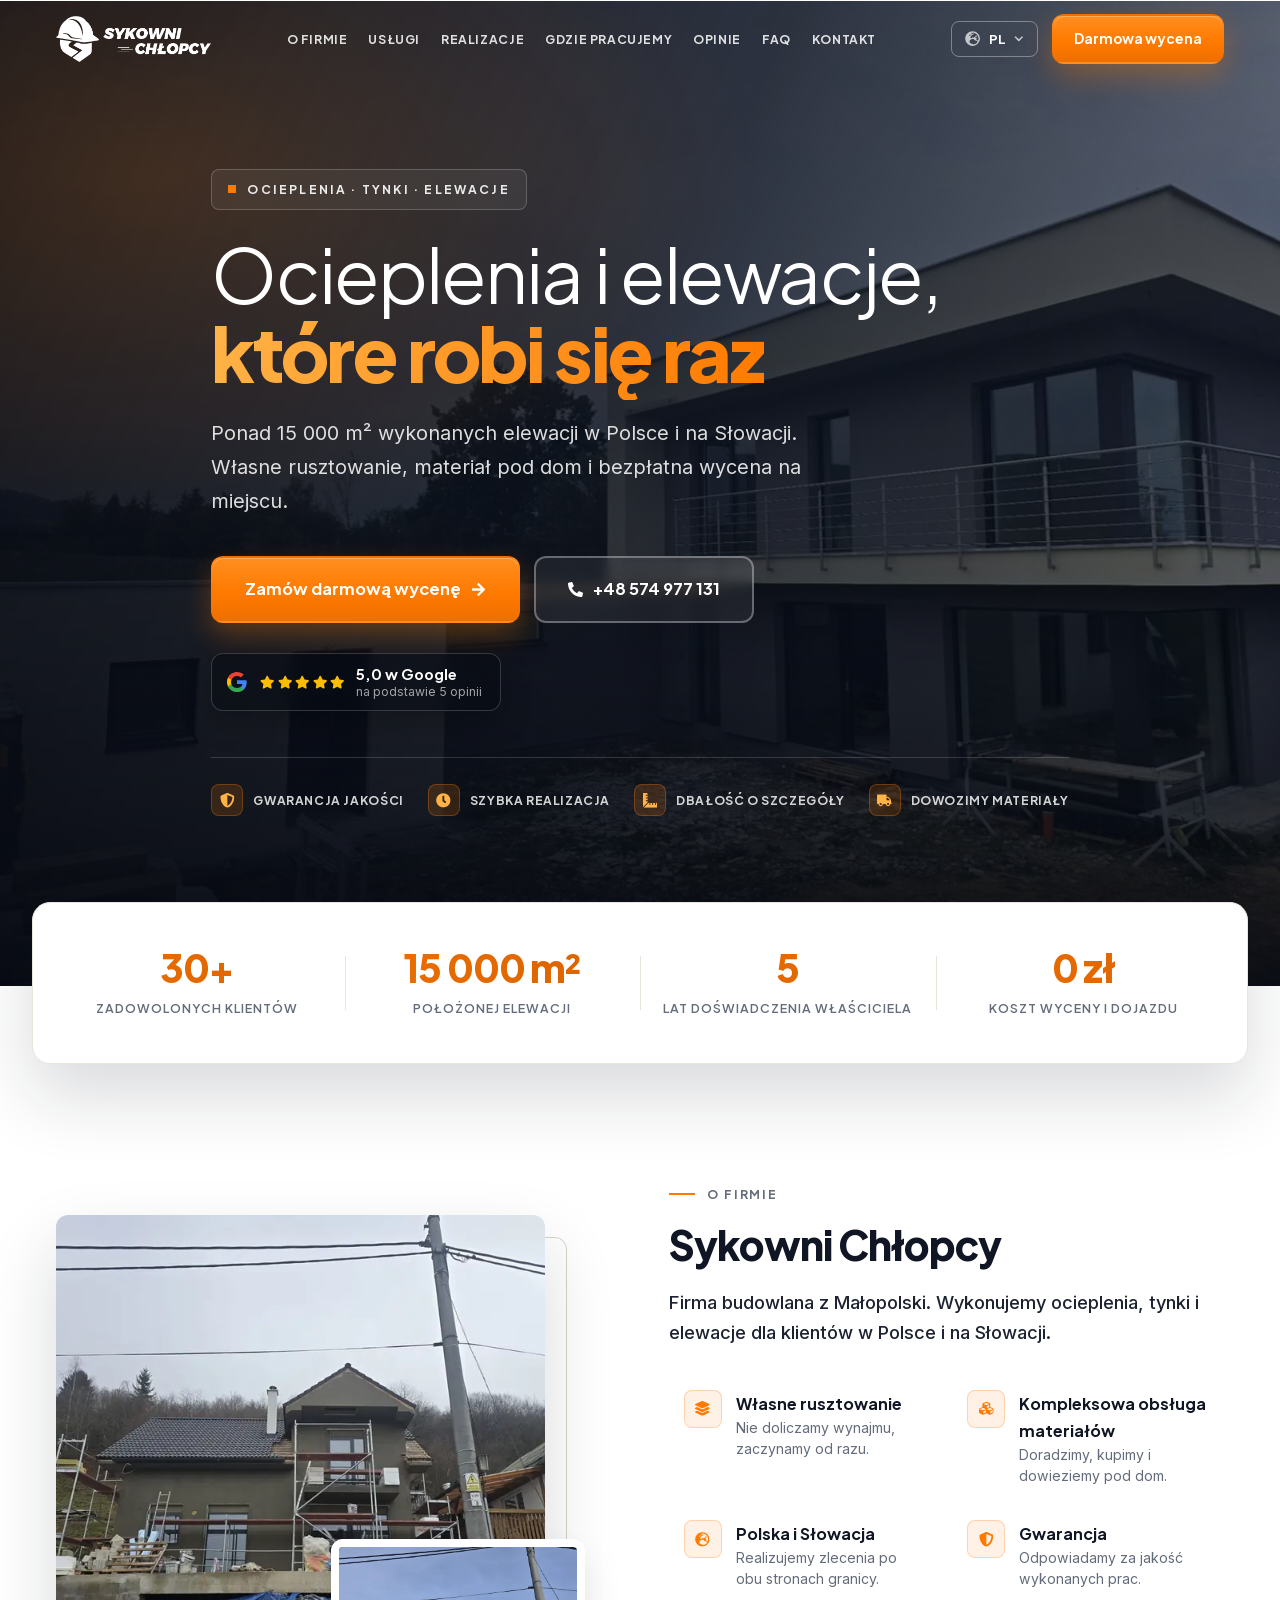
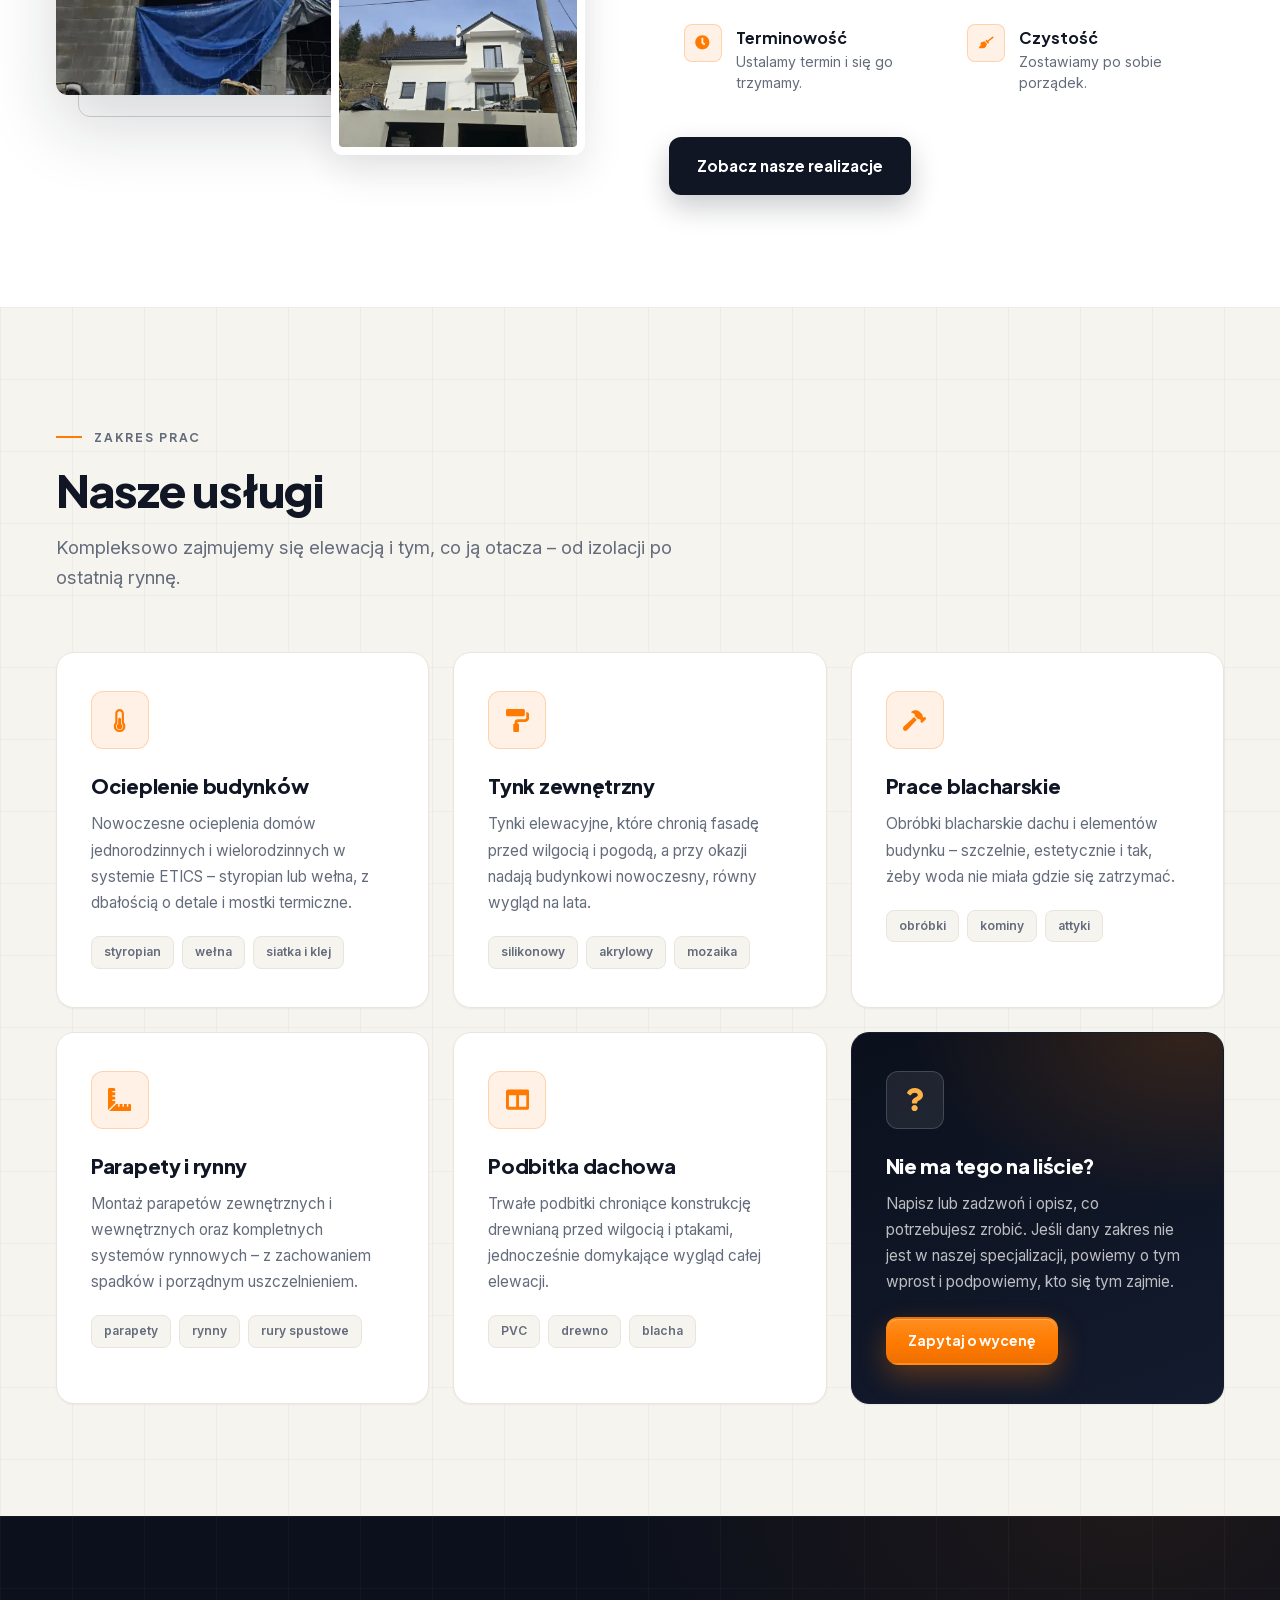
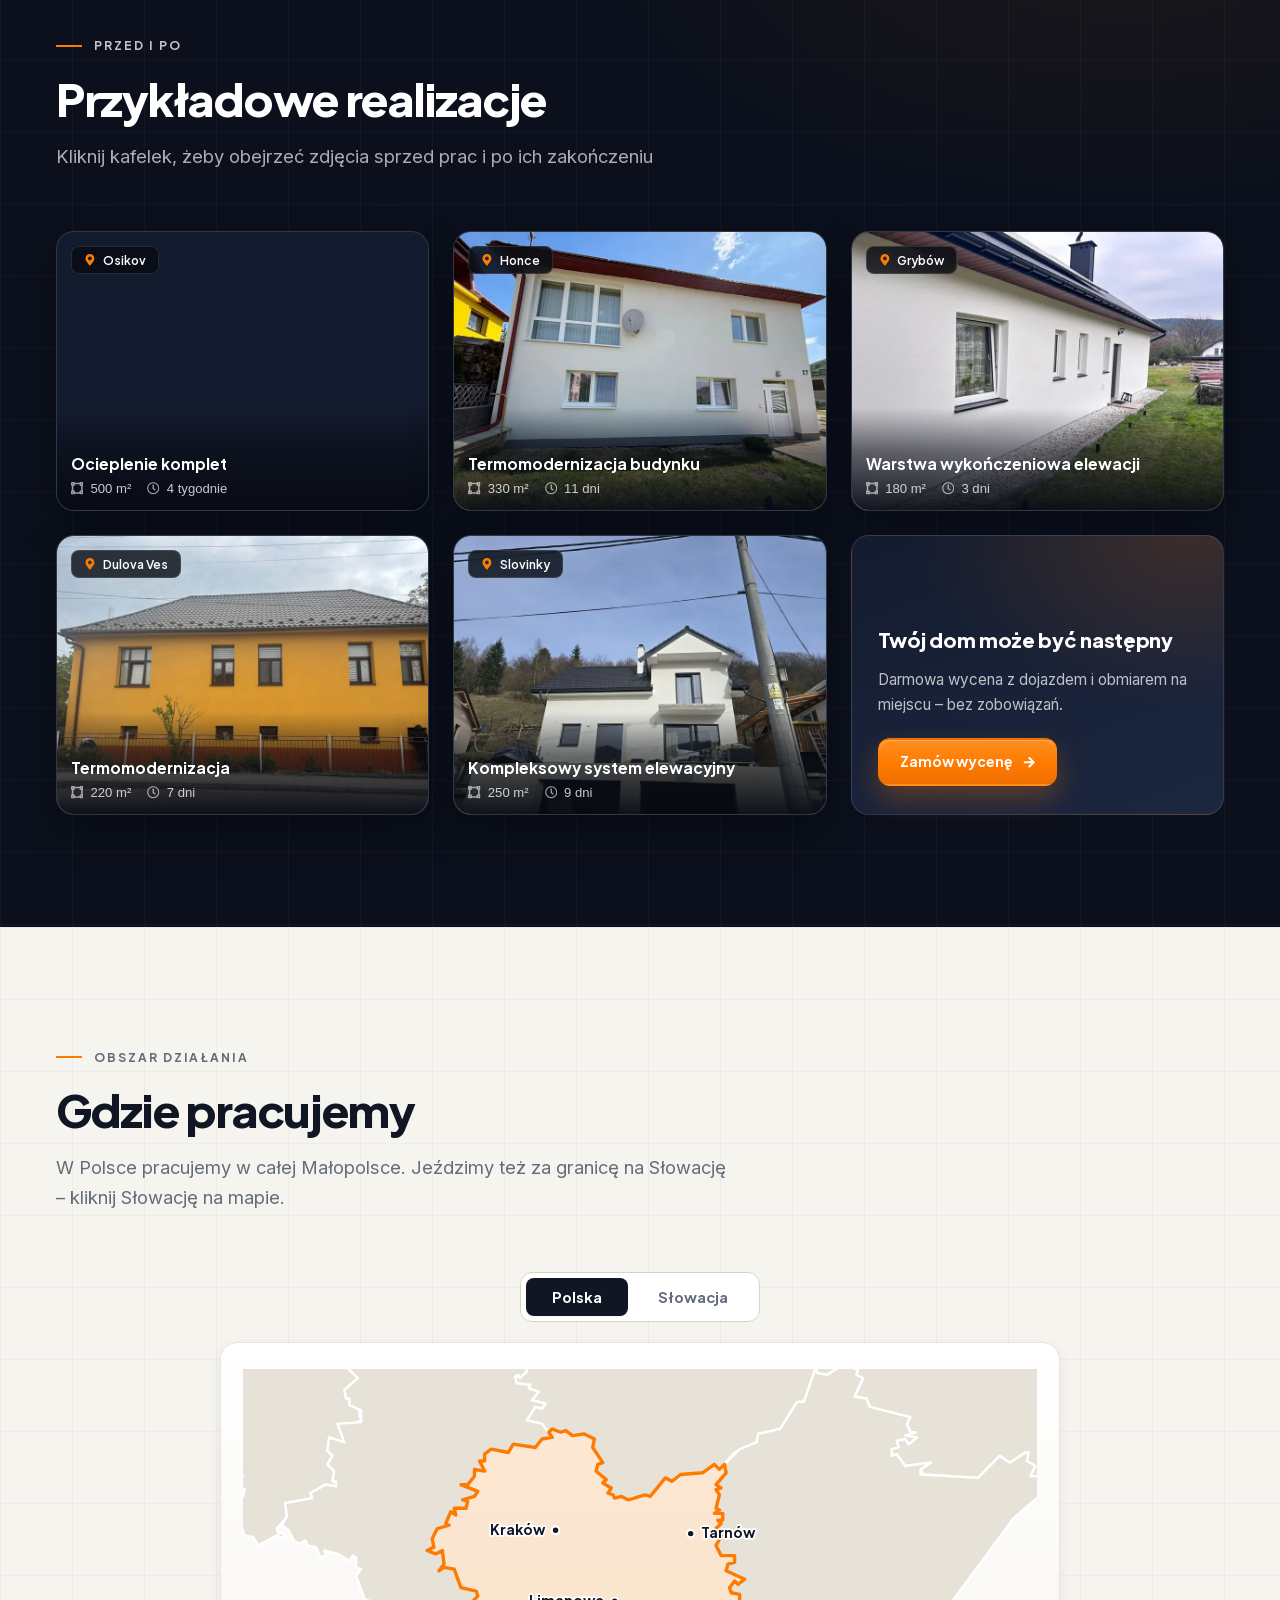
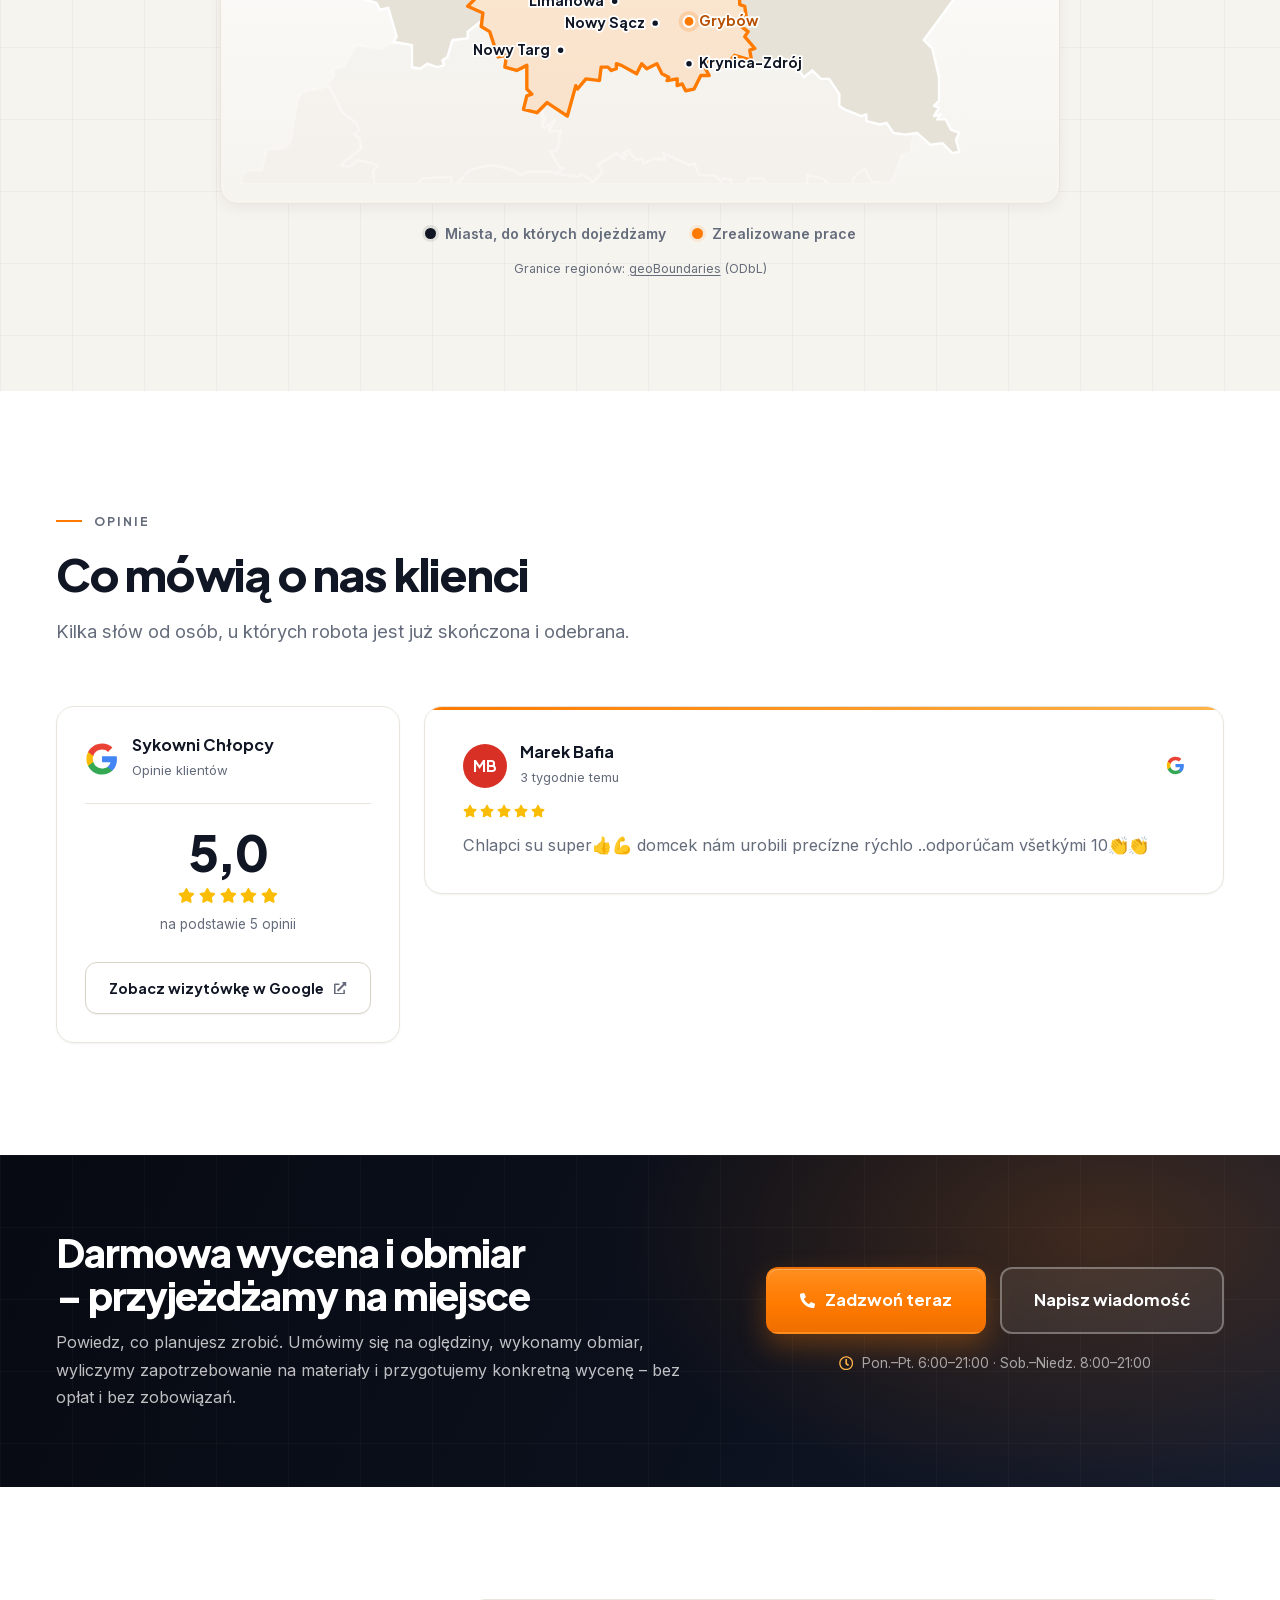
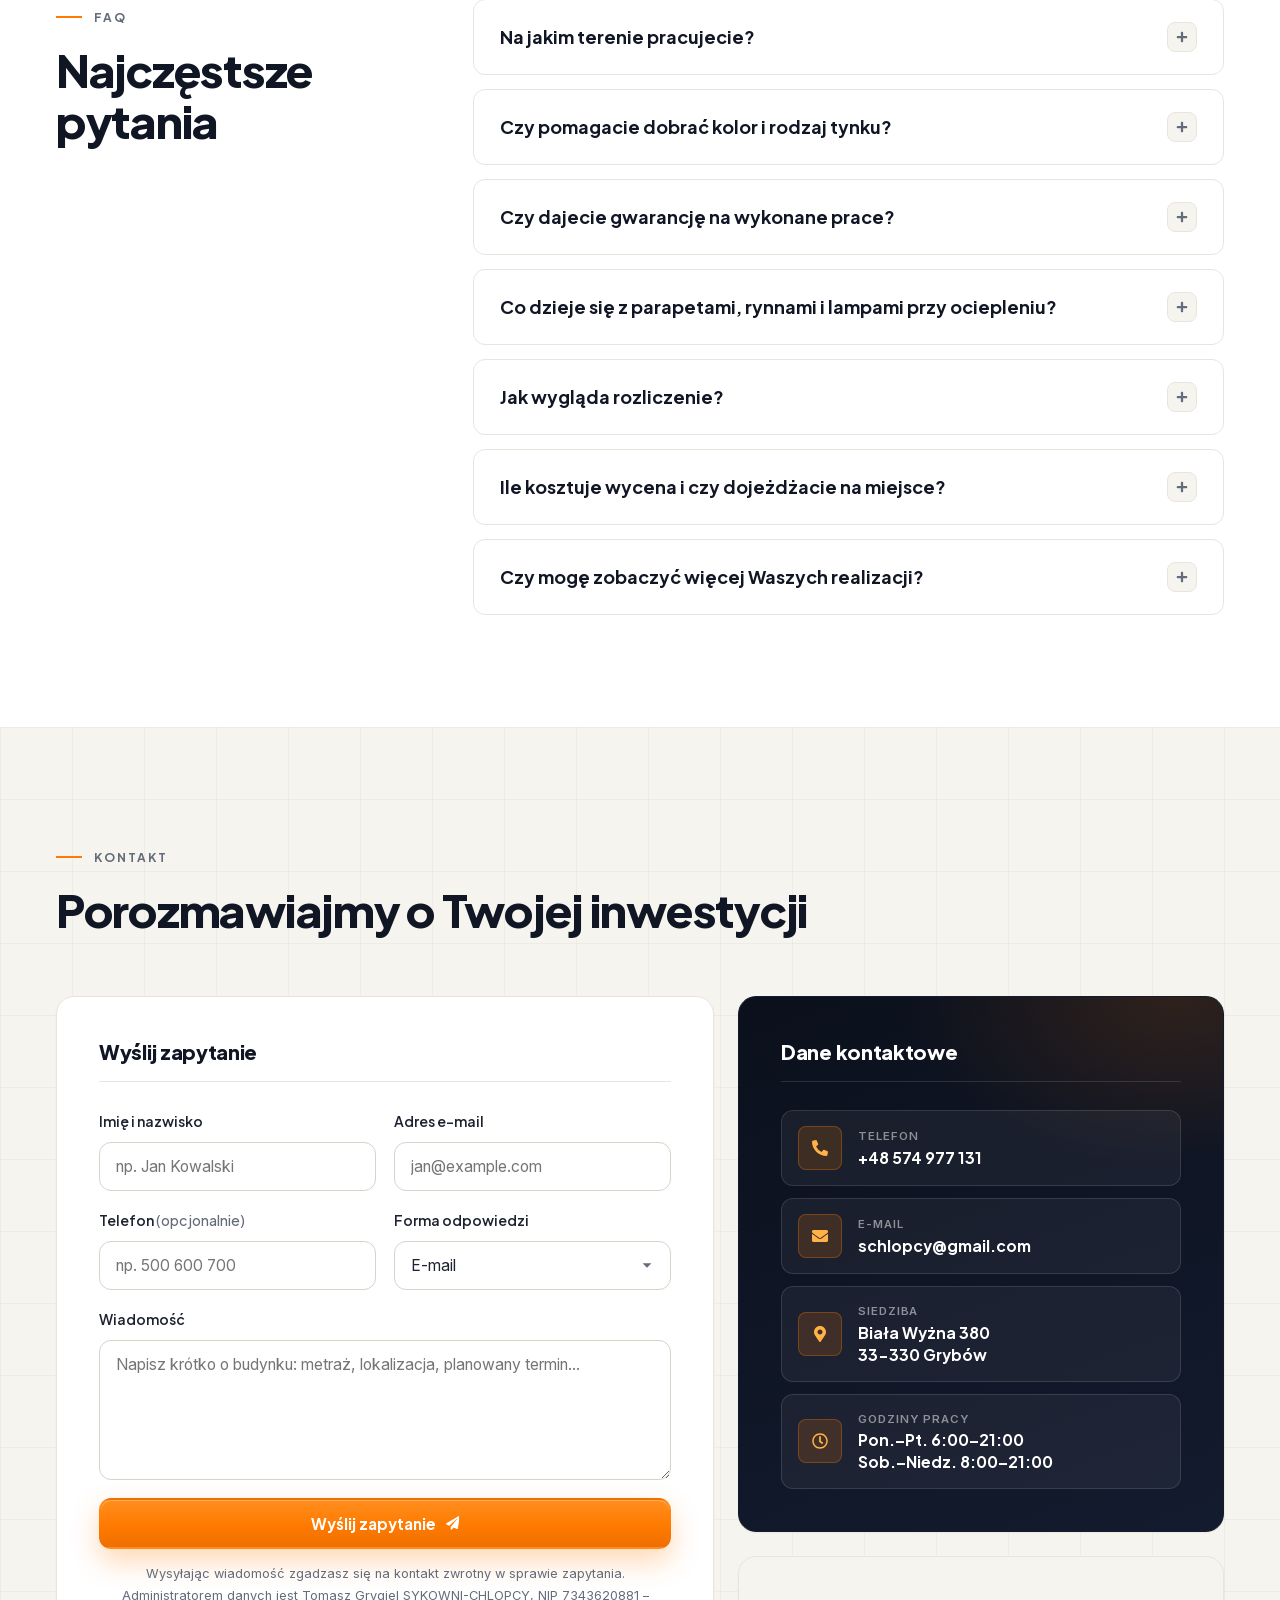
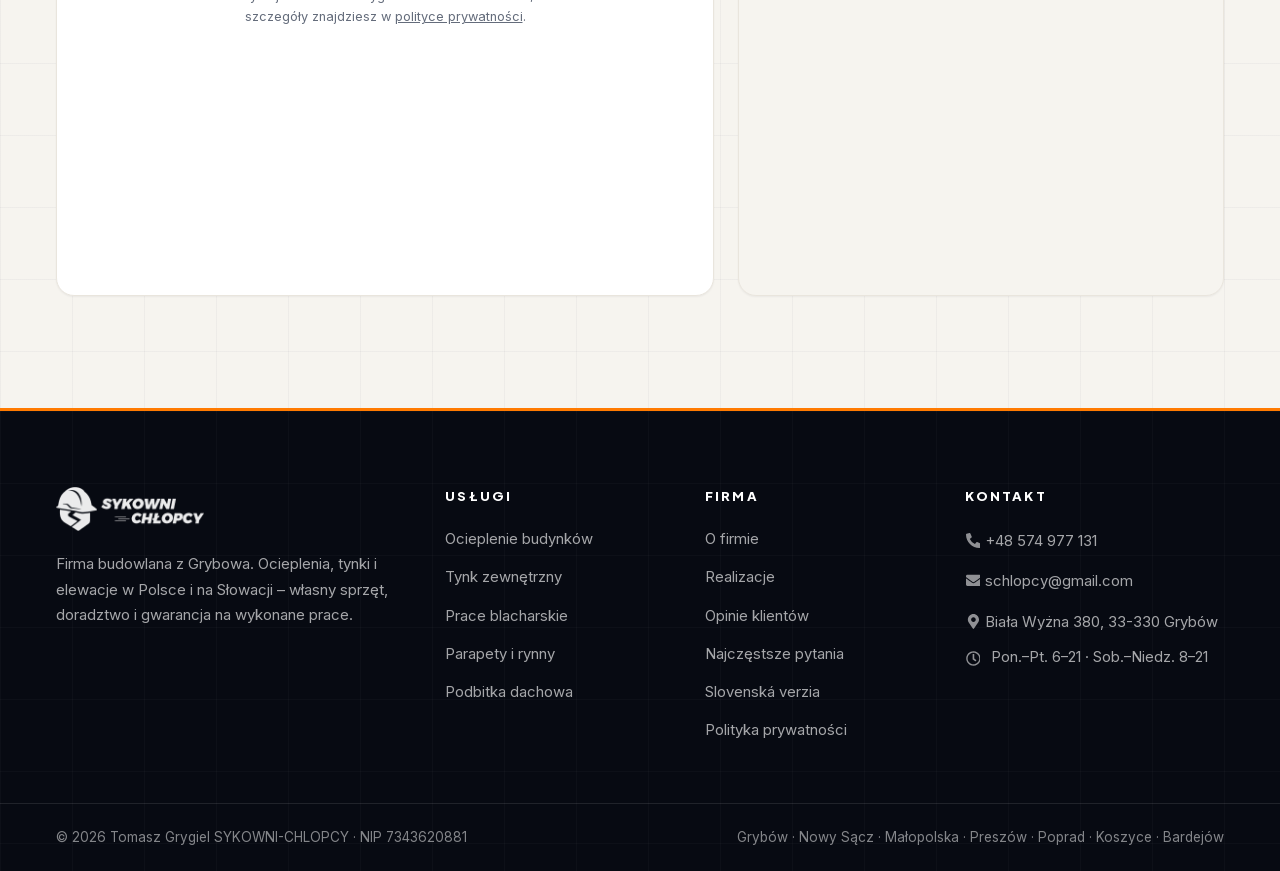
==== commit 411e7f29: "fix" ====
--- a/index.html
+++ b/index.html
@@ -44,8 +44,8 @@
 
   <!-- klasa .js włącza animacje wjazdu; bez skryptów treść zostaje widoczna -->
   <script>document.documentElement.classList.add('js');</script>
-  <link rel="stylesheet" href="style.css?v=78" />
-  <script src="script.js?v=78" defer></script>
+  <link rel="stylesheet" href="style.css?v=79" />
+  <script src="script.js?v=79" defer></script>
 
   <script type="application/ld+json">
   {
@@ -496,7 +496,6 @@
             <span class="gc-tags">
               <span class="gc-place"><i class="ico" aria-hidden="true"><svg><use href="#i-map-marker-alt"></use></svg></i>Osikov</span>
             </span>
-            <span class="gc-switch" aria-hidden="true"><span>Przed</span><span>Po</span></span>
             <span class="gc-cue" aria-hidden="true"><i class="ico"><svg><use href="#i-search-plus"></use></svg></i></span>
             <span class="gc-body">
               <span class="gc-title">Ocieplenie komplet</span>
@@ -542,7 +541,6 @@
             <span class="gc-tags">
               <span class="gc-place"><i class="ico" aria-hidden="true"><svg><use href="#i-map-marker-alt"></use></svg></i>Honce</span>
             </span>
-            <span class="gc-switch" aria-hidden="true"><span>Przed</span><span>Po</span></span>
             <span class="gc-cue" aria-hidden="true"><i class="ico"><svg><use href="#i-search-plus"></use></svg></i></span>
             <span class="gc-body">
               <span class="gc-title">Termomodernizacja budynku</span>
@@ -579,7 +577,6 @@
             <span class="gc-tags">
               <span class="gc-place"><i class="ico" aria-hidden="true"><svg><use href="#i-map-marker-alt"></use></svg></i>Grybów</span>
             </span>
-            <span class="gc-switch" aria-hidden="true"><span>Przed</span><span>Po</span></span>
             <span class="gc-cue" aria-hidden="true"><i class="ico"><svg><use href="#i-search-plus"></use></svg></i></span>
             <span class="gc-body">
               <span class="gc-title">Warstwa wykończeniowa elewacji</span>
@@ -621,7 +618,6 @@
             <span class="gc-tags">
               <span class="gc-place"><i class="ico" aria-hidden="true"><svg><use href="#i-map-marker-alt"></use></svg></i>Dulova Ves</span>
             </span>
-            <span class="gc-switch" aria-hidden="true"><span>Przed</span><span>Po</span></span>
             <span class="gc-cue" aria-hidden="true"><i class="ico"><svg><use href="#i-search-plus"></use></svg></i></span>
             <span class="gc-body">
               <span class="gc-title">Termomodernizacja</span>
@@ -657,7 +653,6 @@
             <span class="gc-tags">
               <span class="gc-place"><i class="ico" aria-hidden="true"><svg><use href="#i-map-marker-alt"></use></svg></i>Slovinky</span>
             </span>
-            <span class="gc-switch" aria-hidden="true"><span>Przed</span><span>Po</span></span>
             <span class="gc-cue" aria-hidden="true"><i class="ico"><svg><use href="#i-search-plus"></use></svg></i></span>
             <span class="gc-body">
               <span class="gc-title">Kompleksowy system elewacyjny</span>
--- a/style.css
+++ b/style.css
@@ -772,27 +772,9 @@
 /* dopóki zdjęcie „przed" się nie wczyta, nie ma czego przenikać */
 .gallery-card:not(.has-before) .gc-open:hover .gc-after { opacity: 1; }
 
-/* przełącznik Przed / Po – podpowiada, że kafelek ma dwa stany */
-.gc-switch {
-  position: absolute; top: 14px; right: 14px; z-index: 3;
-  display: inline-flex; align-items: center; gap: 9px;
-  padding: 7px 12px; border-radius: var(--radius-sm);
-  background: rgba(7, 10, 18, 0.8); border: 1px solid var(--border-dark);
-  backdrop-filter: blur(8px); -webkit-backdrop-filter: blur(8px);
-  font-family: var(--font-head); font-weight: 700; font-size: 0.7rem;
-  letter-spacing: 0.06em; text-transform: uppercase; line-height: 1;
-}
-.gc-switch span { color: rgba(255, 255, 255, 0.6); transition: color 0.3s ease; }
-.gc-switch span + span { padding-left: 9px; border-left: 1px solid rgba(255, 255, 255, 0.2); }
-.gc-switch span:last-child { color: var(--accent-soft); }
-.gc-open:hover .gc-switch span:first-child,
-.gc-open:focus-visible .gc-switch span:first-child { color: var(--accent-soft); }
-.gc-open:hover .gc-switch span:last-child,
-.gc-open:focus-visible .gc-switch span:last-child { color: rgba(255, 255, 255, 0.42); }
-
 .gc-tags {
   position: absolute; top: 14px; left: 14px; z-index: 3;
-  display: flex; flex-wrap: wrap; gap: 6px; max-width: calc(100% - 130px);
+  display: flex; flex-wrap: wrap; gap: 6px; max-width: calc(100% - 28px);
 }
 .gc-place {
   display: inline-flex; align-items: center; gap: 7px;
@@ -1513,11 +1495,9 @@
   /* rozmiar dobrany tak, żeby „Ocieplenia i elewacje,” zawsze mieściło się w jednej linii */
   #hero h1 { font-size: min(8.5vw, 3.2rem); line-height: 1.12; margin-bottom: 18px; }
   .hero-subtitle { font-size: 1rem; max-width: none; }
-  .hero-kicker { margin-bottom: 18px; padding: 7px 13px; font-size: 0.68rem; letter-spacing: 0.14em; }
-  /* przyciski przejmuje dolny pasek, więc plakietka z oceną staje tuż pod opisem */
-  .hero-rating { margin-top: 24px; gap: 10px; padding: 9px 15px 9px 12px; }
-  .hero-rating .rv-stars { font-size: 0.82rem; }
-  .hero-rating-txt strong { font-size: 0.88rem; }
+  /* na telefonie pierwszy ekran ma być czystym kadrem: nadtytuł i plakietka
+     Google schodzą, żeby nagłówek i konkret miały miejsce */
+  .hero-kicker, .hero-rating { display: none; }
 
   .hero-chips {
     display: grid; grid-template-columns: 1fr; gap: 0;
@@ -1635,23 +1615,26 @@
   }
   .mobile-bar-btn.primary { background: var(--accent); color: #fff; border-color: var(--accent); box-shadow: var(--shadow-accent); }
 
-  /* Na telefonie zdjęcia stoją jedno pod drugim. Boczny margines znika,
-     bo strzałki przenoszą się w przerwę między ujęciami – zdjęcia
-     dostają całą szerokość ekranu. */
+  /* Na telefonie zdjęcia stoją jedno pod drugim i zajmują całą szerokość
+     ekranu, a strzałki wracają na boki – kciuk trafia w nie z krawędzi. */
   .lb-shell { padding: 10px 8px; gap: 8px; }
   .lb-head { padding-bottom: 8px; }
   .lb-place { font-size: 0.68rem; letter-spacing: 0.1em; }
   .lb-counter { display: none; }
   #lightbox-close { width: 36px; height: 36px; font-size: 0.95rem; }
 
-  .lb-stage { grid-template-columns: 1fr; grid-auto-rows: 1fr; gap: 52px; }
+  .lb-stage { grid-template-columns: 1fr; grid-auto-rows: 1fr; gap: 14px; }
   .lb-frame { border-radius: 12px; box-shadow: 0 14px 30px rgba(0, 0, 0, 0.45); }
 
-  /* obie strzałki lądują na środku przerwy, obok siebie – kciuk ma je
-     dokładnie tam, gdzie patrzy, i nie zasłaniają zdjęć */
-  .lightbox-arrow { width: 46px; height: 46px; font-size: 1.2rem; background: rgba(255, 255, 255, 0.12); }
-  #lightbox-prev { left: calc(50% - 54px); right: auto; }
-  #lightbox-next { right: calc(50% - 54px); left: auto; }
+  /* strzałki przy krawędziach, na zdjęciu – ciemne szkło trzyma je
+     czytelne nad każdym kadrem */
+  .lightbox-arrow {
+    width: 44px; height: 44px; font-size: 1.15rem;
+    background: rgba(7, 10, 18, 0.62); border-color: rgba(255, 255, 255, 0.22);
+    backdrop-filter: blur(8px); -webkit-backdrop-filter: blur(8px);
+  }
+  #lightbox-prev { left: 6px; right: auto; }
+  #lightbox-next { right: 6px; left: auto; }
 
   /* plakietki „Przed" i „Po" wyśrodkowane u góry każdego zdjęcia */
   .lb-tag {
@@ -2058,7 +2041,7 @@
   .navbar, .hero-bg, .hero-overlay, .hero-scroll, .mobile-bar, #scrollToTopBtn,
   .cta-band, .map-box, #lightbox-overlay, .skip-link, .reviews-controls,
   .hero-actions, .hero-rating, .contact-box form, .gallery-more,
-  .gc-cue, .gc-switch, .gc-place, .gc-before { display: none !important; }
+  .gc-cue, .gc-place, .gc-before { display: none !important; }
 
   /* animowane detale wracają do stanu końcowego */
   .section-tag::before { width: 26px !important; }
